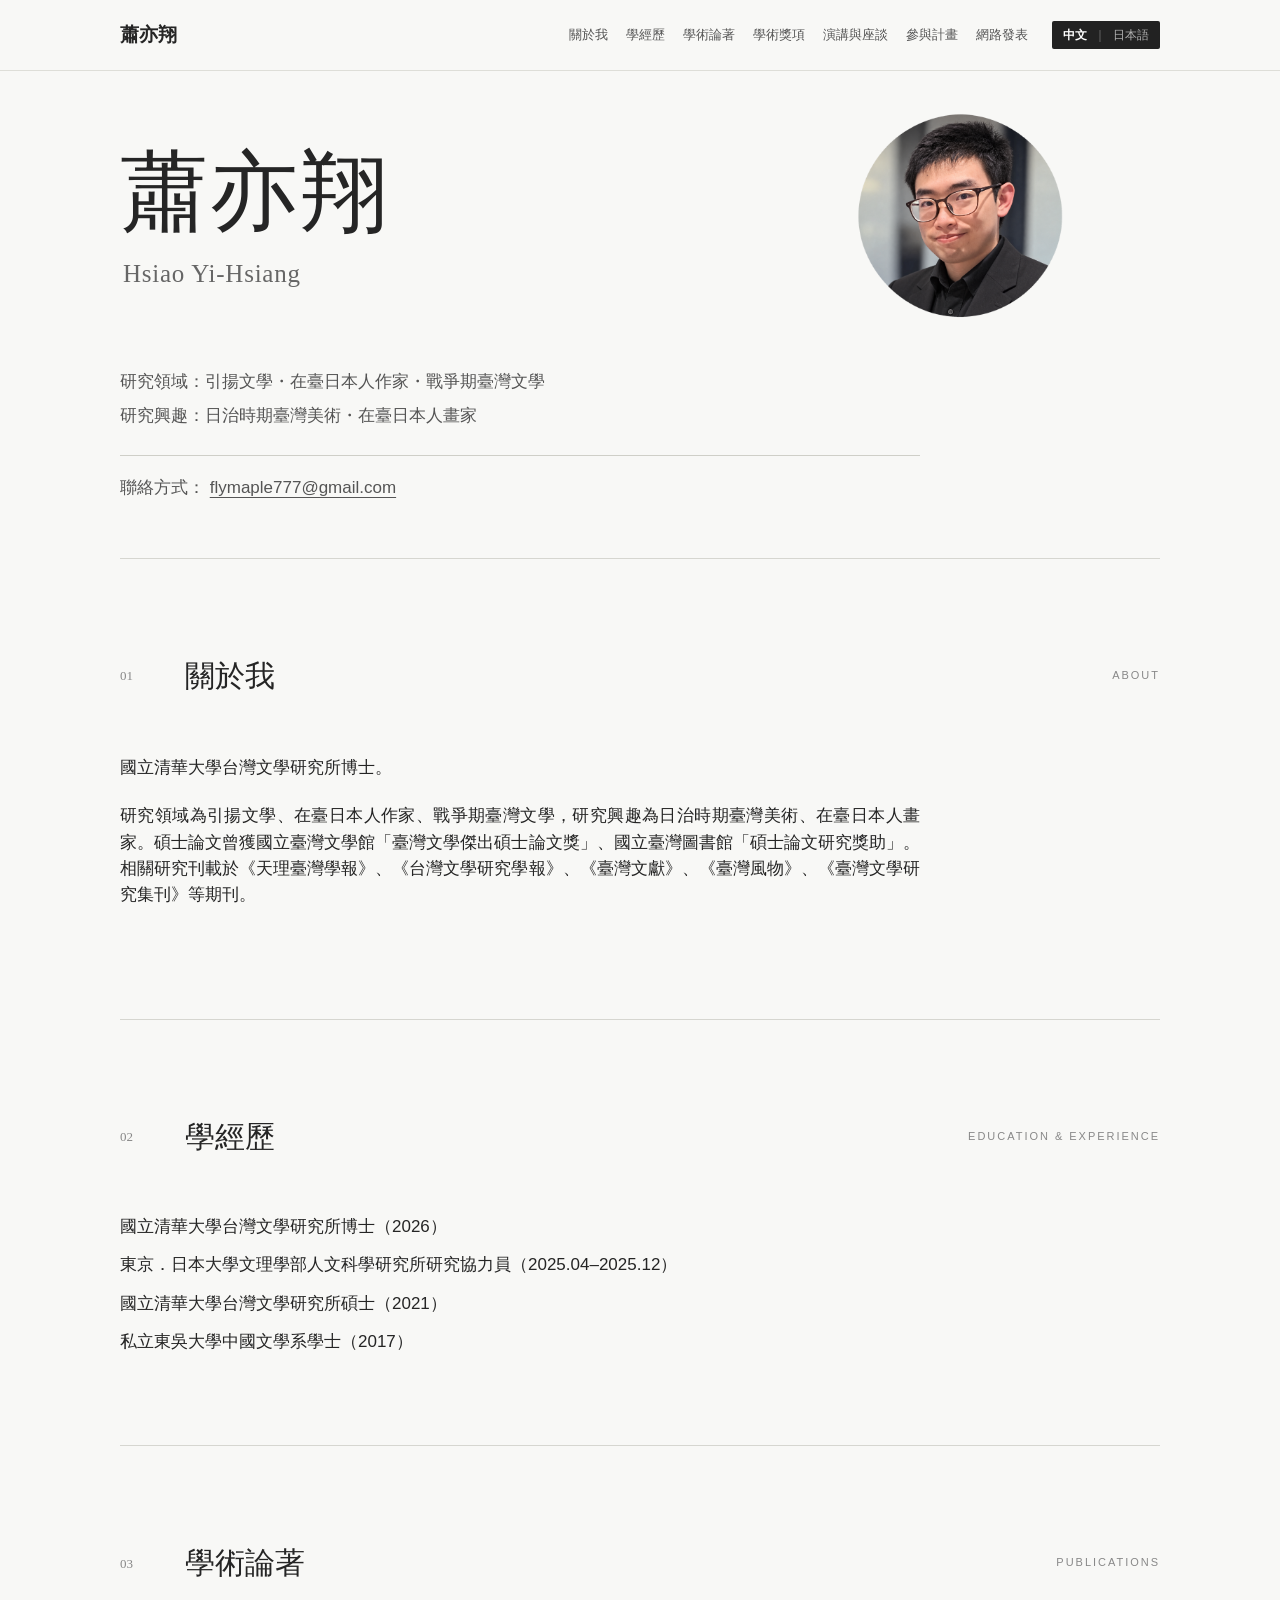
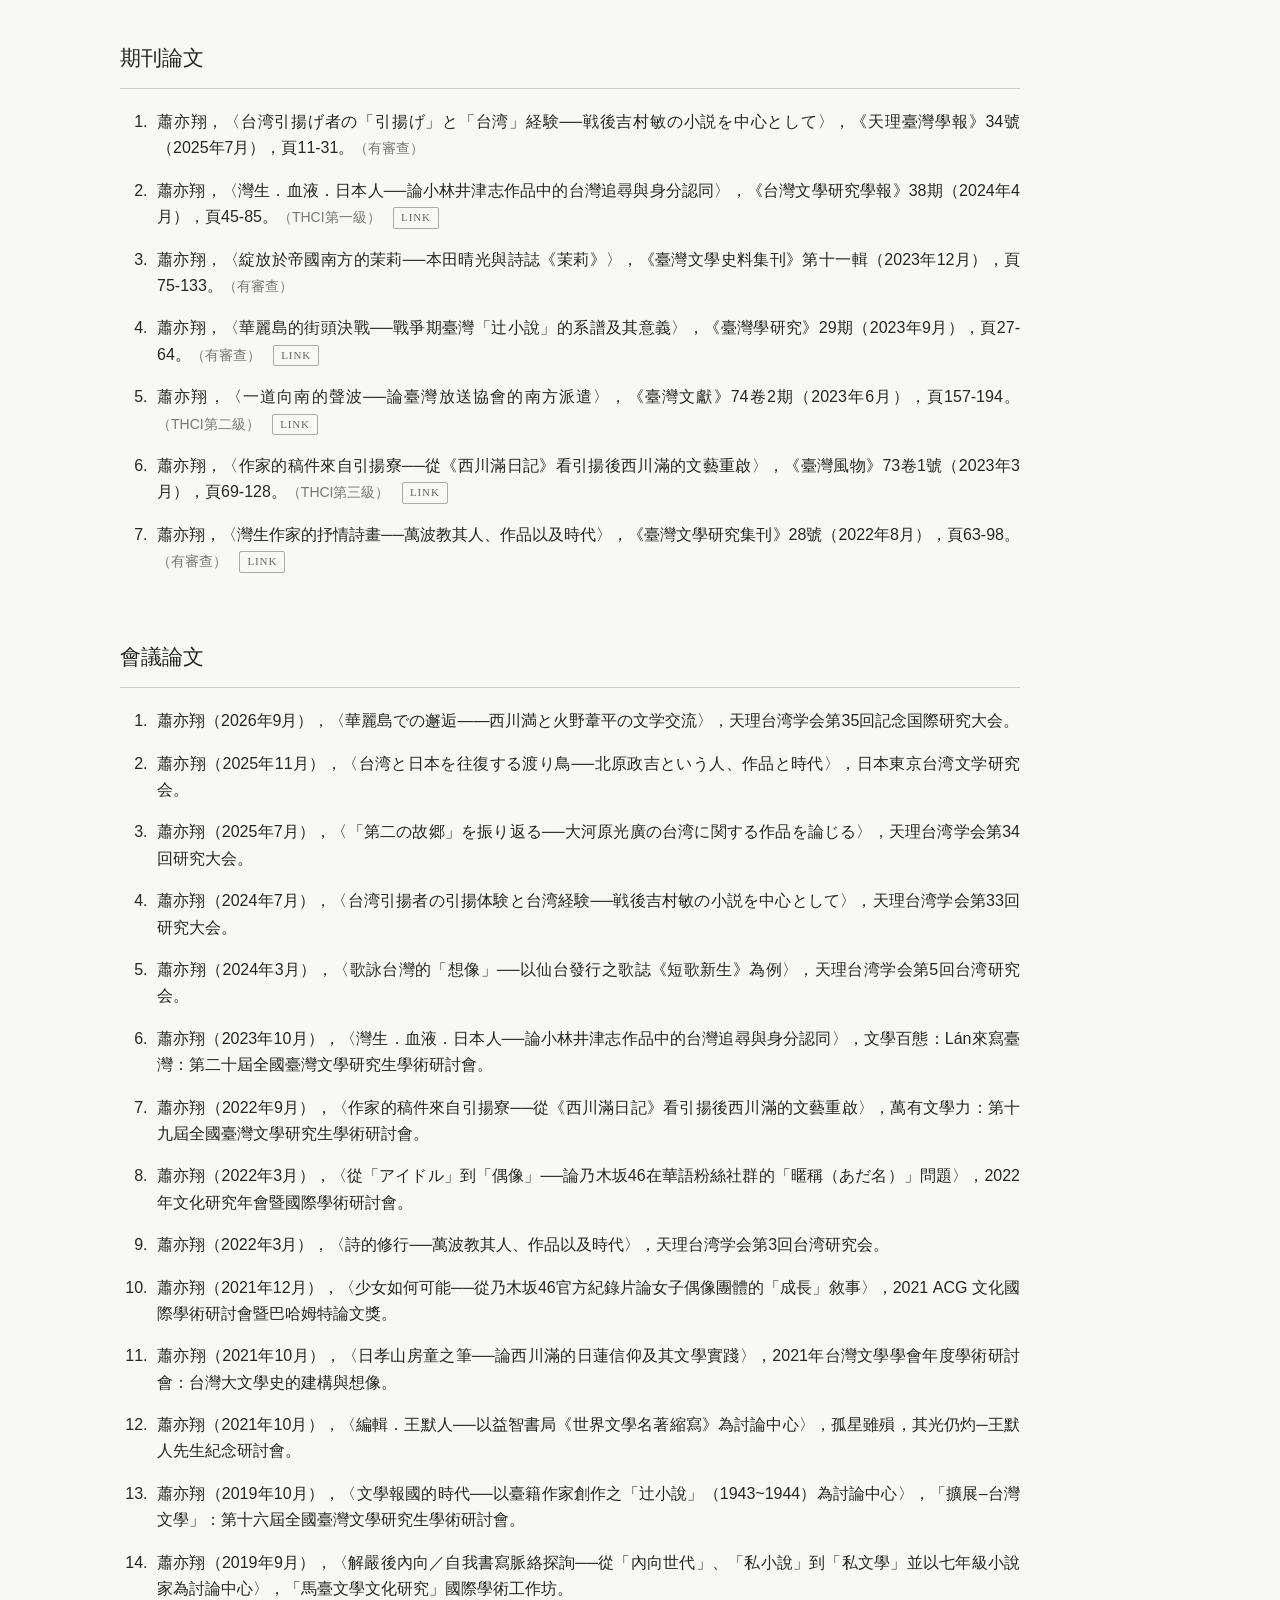
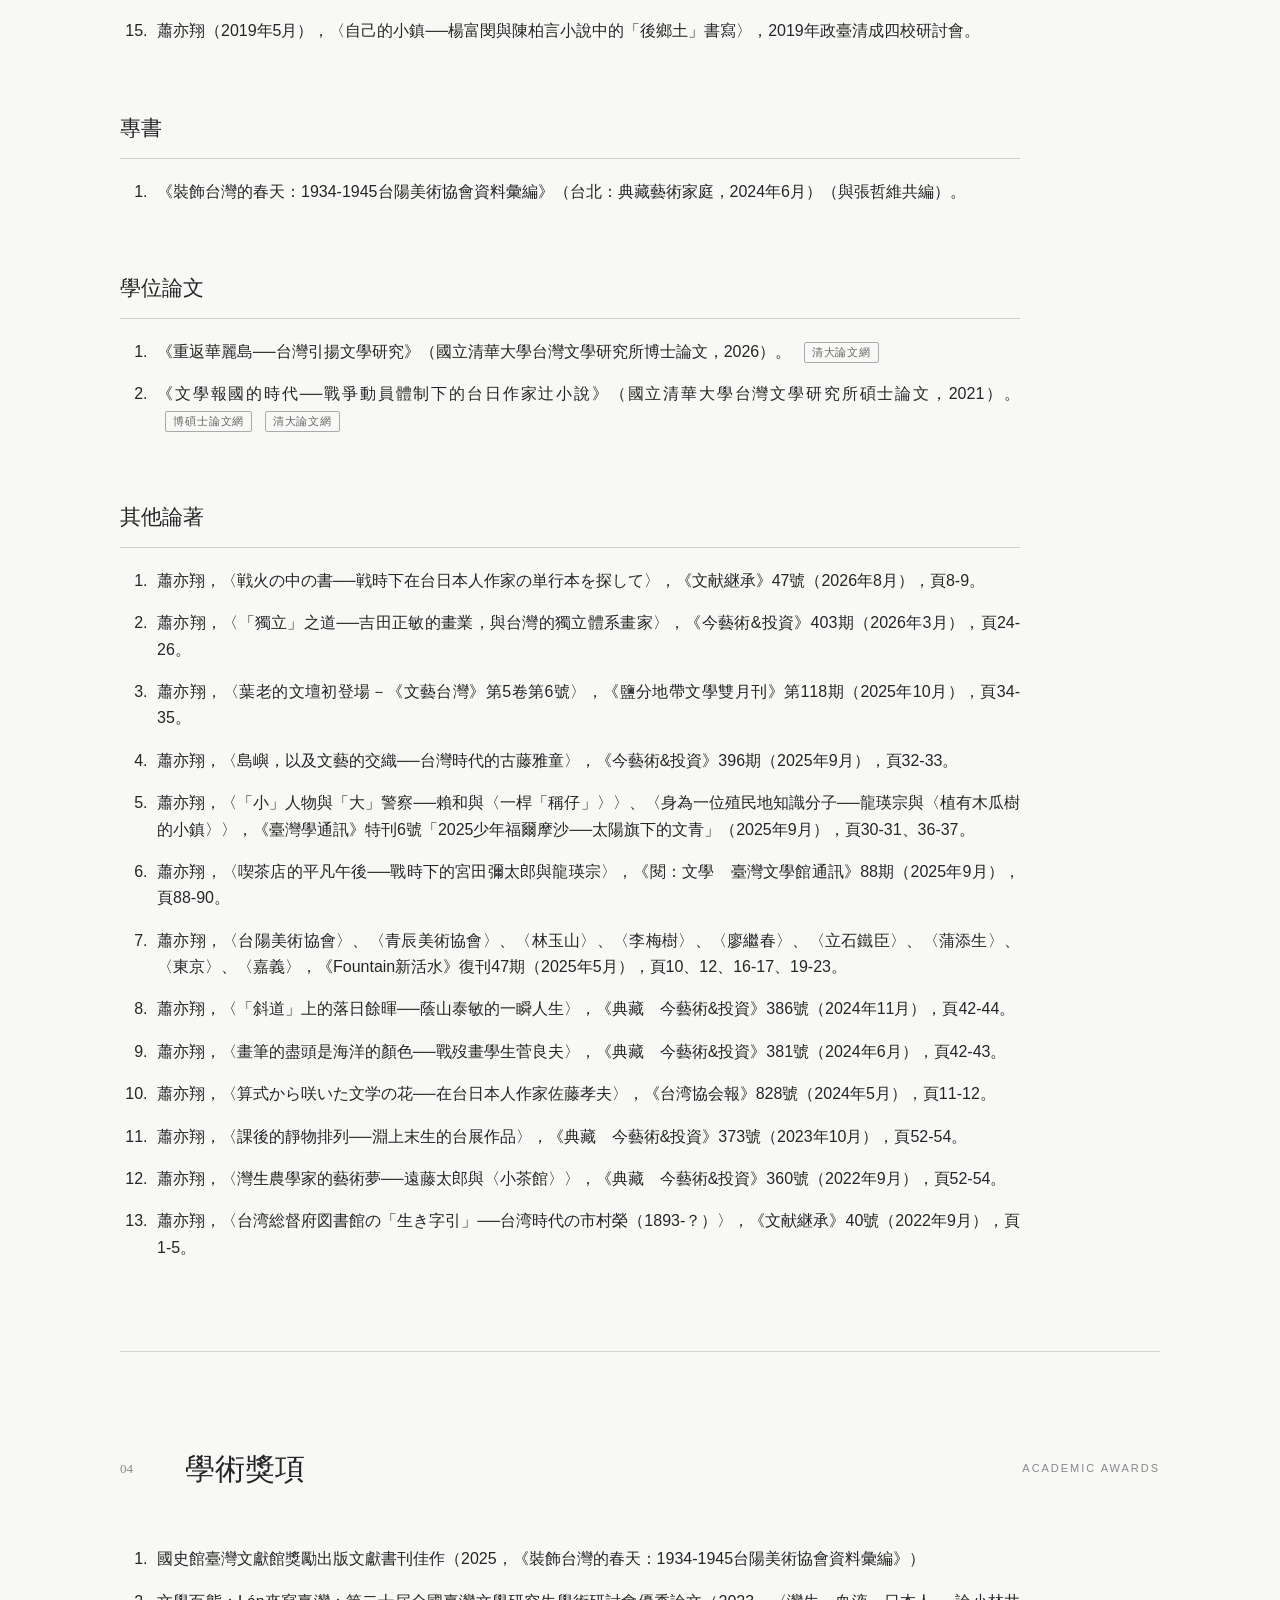
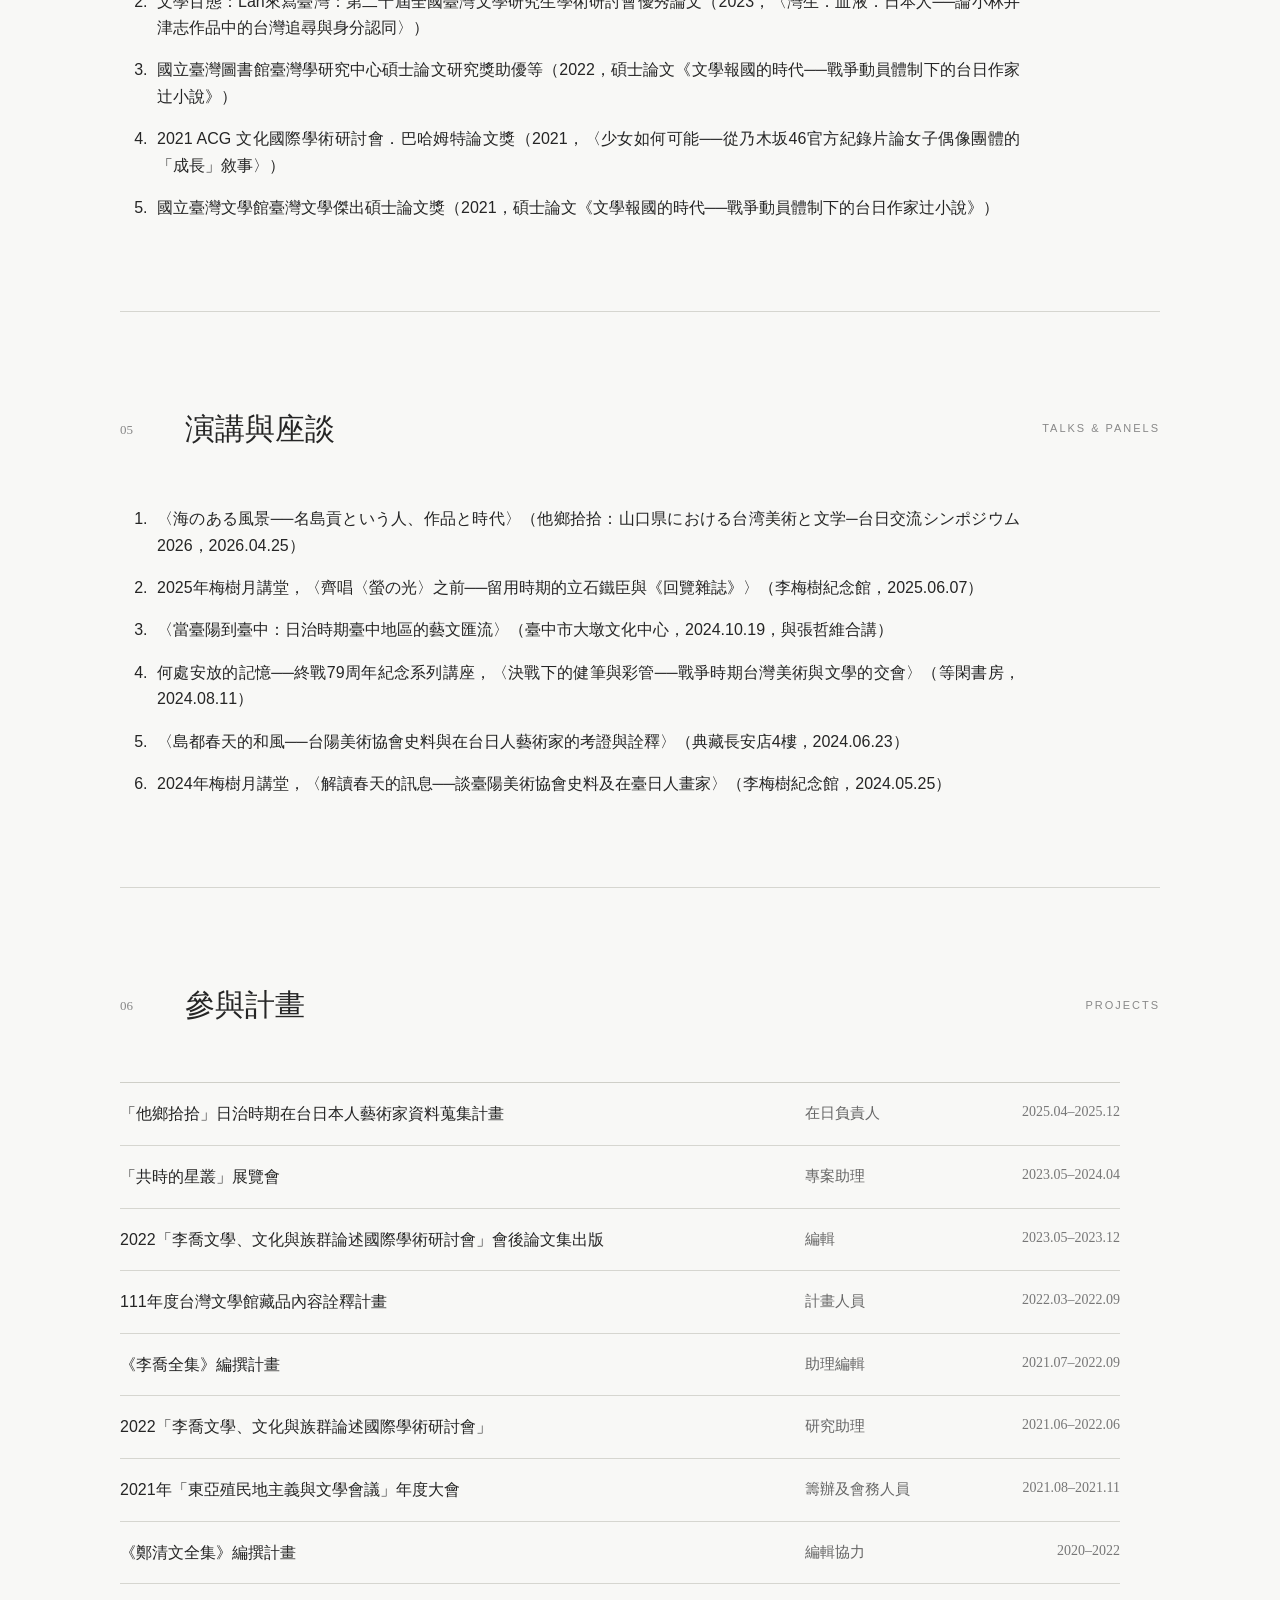
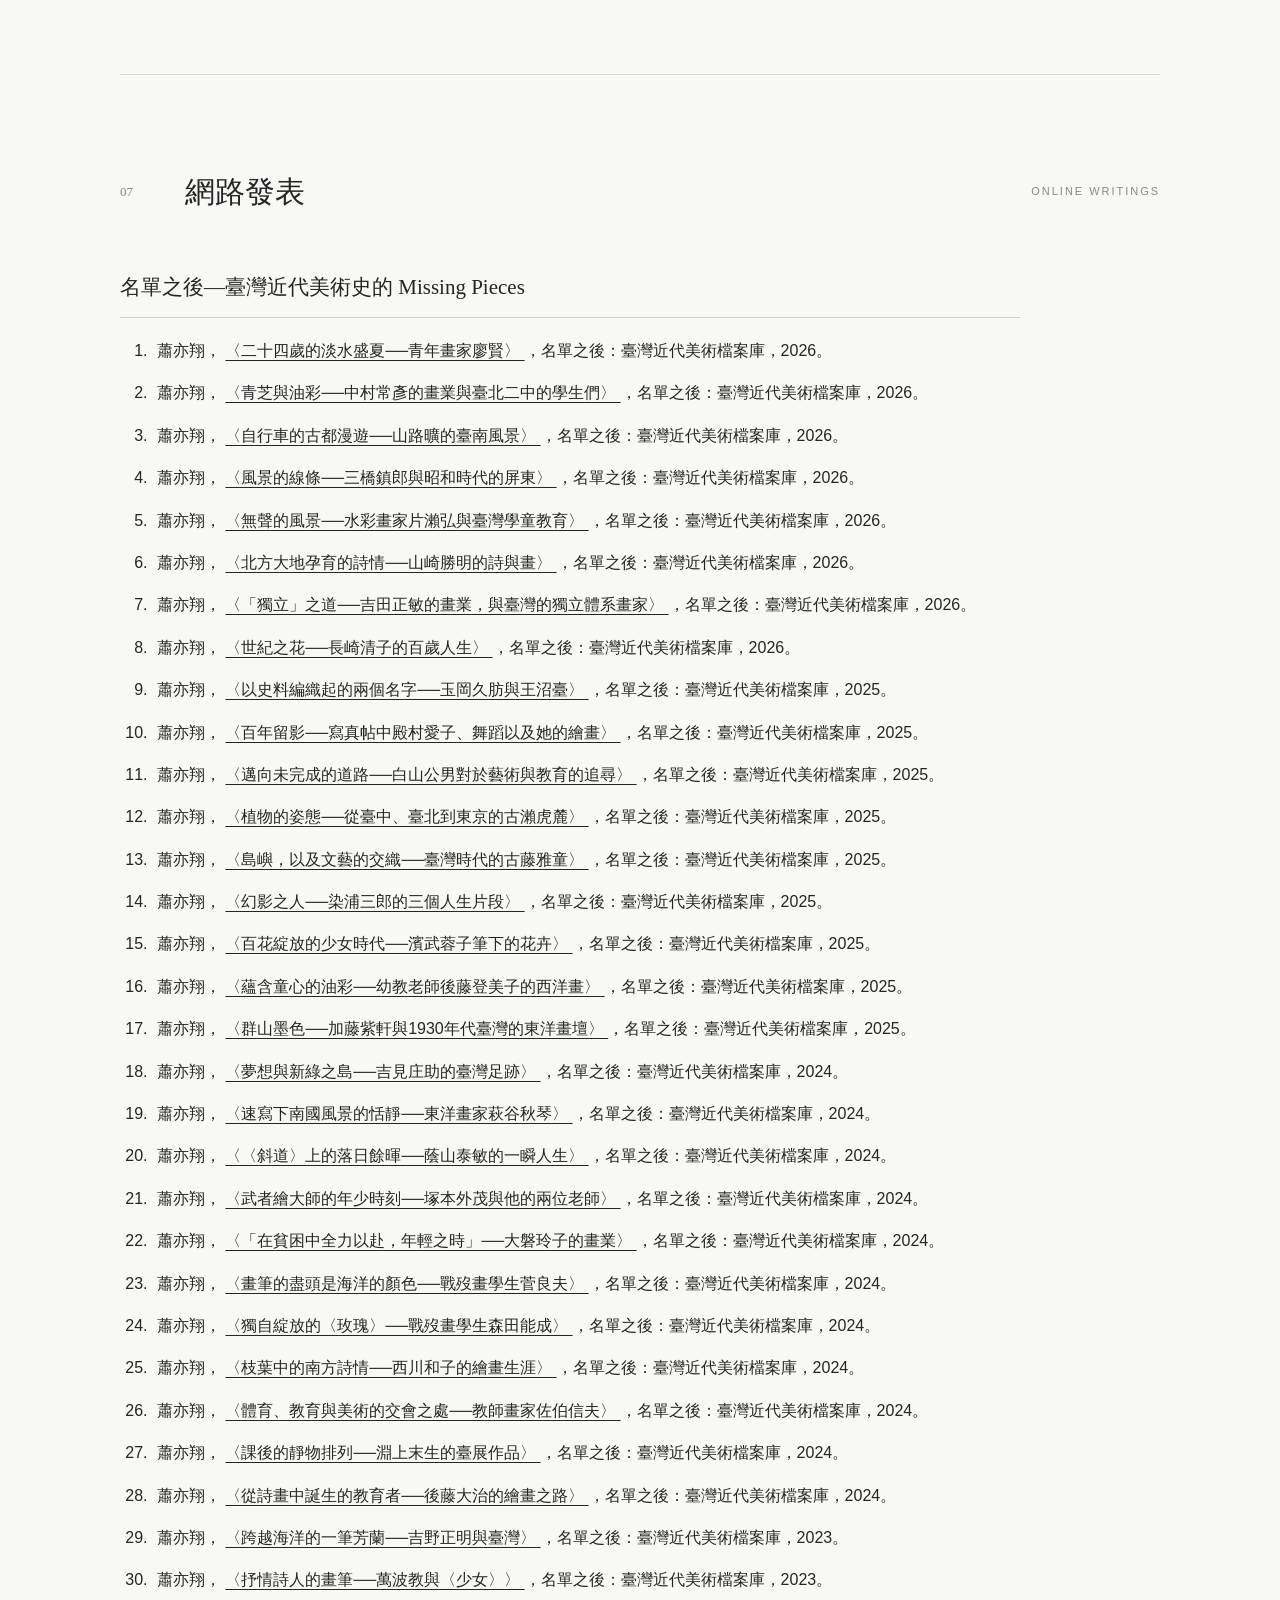
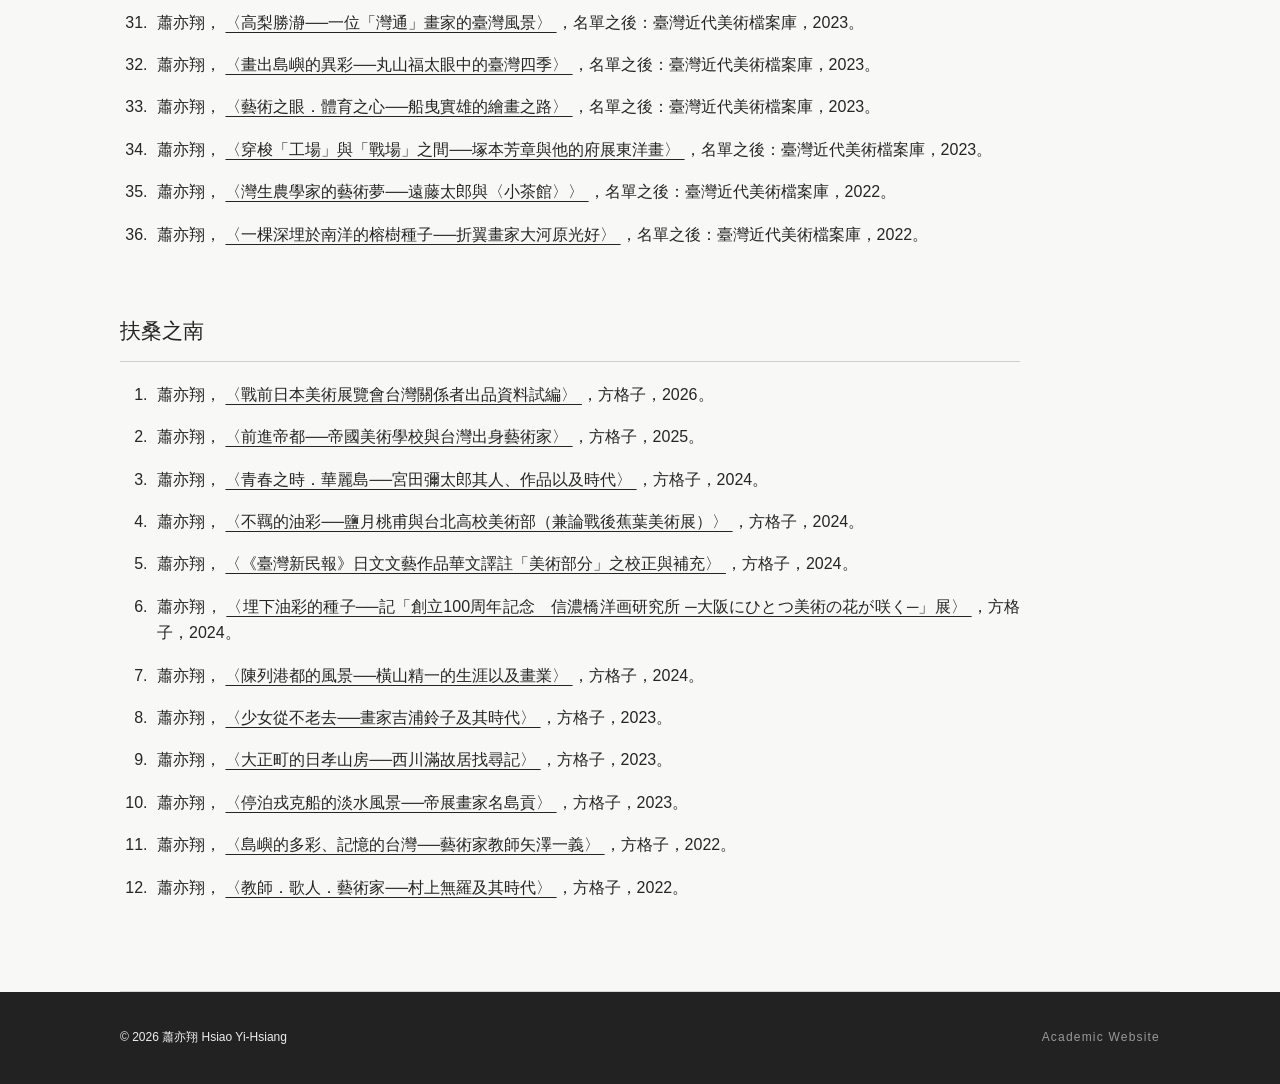
==== index.html @ 7b4f1969 "Update index.html" ====
<!DOCTYPE html>
<html lang="zh-Hant">

<head>
    <meta charset="UTF-8">

    <meta name="viewport" content="width=device-width, initial-scale=1.0">

    <title>蕭亦翔 Hsiao Yi-Hsiang｜個人學術網站</title>

    <meta name="description"
          content="蕭亦翔（Hsiao Yi-Hsiang）的個人學術網站。研究領域包括引揚文學、在臺日本人作家與戰爭期臺灣文學，研究興趣包括日治時期臺灣美術及在臺日本人畫家。">

    <link rel="canonical"
          href="https://hsiaoyihsiang.github.io/">

    <link rel="alternate"
          hreflang="zh-Hant"
          href="https://hsiaoyihsiang.github.io/">

    <link rel="alternate"
          hreflang="ja"
          href="https://hsiaoyihsiang.github.io/ja/">

    <link rel="alternate"
          hreflang="x-default"
          href="https://hsiaoyihsiang.github.io/">

    <link rel="stylesheet" href="style.css">
</head>


<body>

    <!-- =========================
         頁首
    ========================== -->

    <header class="site-header">

        <div class="header-inner">

            <div class="site-title">
                <a href="#top">蕭亦翔</a>
            </div>


            <div class="header-actions">

                <nav class="navigation">
                    <a href="#about">關於我</a>
                    <a href="#education">學經歷</a>
                    <a href="#publications">學術論著</a>
                    <a href="#awards">學術獎項</a>
                    <a href="#talks">演講與座談</a>
                    <a href="#projects">參與計畫</a>
                    <a href="#online">網路發表</a>
                </nav>


                <div class="language-switch"
                     aria-label="語言選擇">

                    <a class="language-link active"
                       href="/"
                       lang="zh-Hant"
                       hreflang="zh-Hant"
                       aria-current="page">
                        中文
                    </a>

                    <span class="language-separator">｜</span>

                    <a class="language-link"
                       href="/ja/"
                       lang="ja"
                       hreflang="ja">
                        日本語
                    </a>

                </div>

            </div>

        </div>

    </header>


    <!-- =========================
         主要內容
    ========================== -->

    <main id="top">


        <!-- =========================
             首頁
        ========================== -->

        <section class="hero">

            <div class="hero-top">

                <div class="hero-name">

                    <h1>蕭亦翔</h1>

                    <p class="hero-name-en">
                        Hsiao Yi-Hsiang
                    </p>

                </div>

                <img class="hero-photo"
                     src="profile.png"
                     alt="蕭亦翔"
                     width="220"
                     height="220"
                     loading="eager"
                     fetchpriority="high">

            </div>


            <p class="hero-description">
                研究領域：引揚文學・在臺日本人作家・戰爭期臺灣文學
            </p>

            <p class="hero-interest">
                研究興趣：日治時期臺灣美術・在臺日本人畫家
            </p>

            <div class="hero-divider"></div>

            <p class="hero-contact">
                聯絡方式：
                <a class="text-link"
                   href="mailto:flymaple777@gmail.com">
                    flymaple777@gmail.com
                </a>
            </p>

        </section>


        <!-- =========================
             01 關於我
        ========================== -->

        <section id="about" class="section">

            <div class="section-title">

                <span class="section-number">01</span>

                <h2>關於我</h2>

                <span class="section-en">ABOUT</span>

            </div>


            <div class="section-content about-content">

                <p>
                    國立清華大學台灣文學研究所博士。
                </p>

                <p class="about-text">
                    研究領域為引揚文學、在臺日本人作家、戰爭期臺灣文學，研究興趣為日治時期臺灣美術、在臺日本人畫家。碩士論文曾獲國立臺灣文學館「臺灣文學傑出碩士論文獎」、國立臺灣圖書館「碩士論文研究獎助」。相關研究刊載於《天理臺灣學報》、《台灣文學研究學報》、《臺灣文獻》、《臺灣風物》、《臺灣文學研究集刊》等期刊。
                </p>

            </div>

        </section>


        <!-- =========================
             02 學經歷
        ========================== -->

        <section id="education" class="section">

            <div class="section-title">

                <span class="section-number">02</span>

                <h2>學經歷</h2>

                <span class="section-en">EDUCATION &amp; EXPERIENCE</span>

            </div>


            <div class="education-list">

                <p>
                    國立清華大學台灣文學研究所博士（2026）
                </p>

                <p>
                    東京．日本大學文理學部人文科學研究所研究協力員（2025.04–2025.12）
                </p>

                <p>
                    國立清華大學台灣文學研究所碩士（2021）
                </p>

                <p>
                    私立東吳大學中國文學系學士（2017）
                </p>

            </div>

        </section>


        <!-- =========================
             03 學術論著
        ========================== -->

        <section id="publications" class="section">

            <div class="section-title">

                <span class="section-number">03</span>

                <h2>學術論著</h2>

                <span class="section-en">PUBLICATIONS</span>

            </div>


            <!-- =========================
                 期刊論文
            ========================== -->

            <div class="publication-category">

                <h3>期刊論文</h3>

                <ol class="publication-list">

                    <li>
                        蕭亦翔，〈台湾引揚げ者の「引揚げ」と「台湾」経験──戦後吉村敏の小説を中心として〉，《天理臺灣學報》34號（2025年7月），頁11-31。<span class="note">（有審查）</span>
                    </li>

                    <li>
                        蕭亦翔，〈灣生．血液．日本人──論小林井津志作品中的台灣追尋與身分認同〉，《台灣文學研究學報》38期（2024年4月），頁45-85。<span class="note">（THCI第一級）</span>
                        <a class="paper-link"
                           href="https://db.nmtl.gov.tw/site6/journal?vol=38"
                           target="_blank"
                           rel="noopener noreferrer">
                            LINK
                        </a>
                    </li>

                    <li>
                        蕭亦翔，〈綻放於帝國南方的茉莉──本田晴光與詩誌《茉莉》〉，《臺灣文學史料集刊》第十一輯（2023年12月），頁75-133。<span class="note">（有審查）</span>
                    </li>

                    <li>
                        蕭亦翔，〈華麗島的街頭決戰──戰爭期臺灣「辻小說」的系譜及其意義〉，《臺灣學研究》29期（2023年9月），頁27-64。<span class="note">（有審查）</span>
                        <a class="paper-link"
                           href="https://wwwacc.ntl.edu.tw/ct.asp?xItem=88680&amp;ctNode=2218&amp;mp=5"
                           target="_blank"
                           rel="noopener noreferrer">
                            LINK
                        </a>
                    </li>

                    <li>
                        蕭亦翔，〈一道向南的聲波──論臺灣放送協會的南方派遣〉，《臺灣文獻》74卷2期（2023年6月），頁157-194。<span class="note">（THCI第二級）</span>
                        <a class="paper-link"
                           href="https://www.th.gov.tw/News_Content/128/4223/"
                           target="_blank"
                           rel="noopener noreferrer">
                            LINK
                        </a>
                    </li>

                    <li>
                        蕭亦翔，〈作家的稿件來自引揚寮──從《西川滿日記》看引揚後西川滿的文藝重啟〉，《臺灣風物》73卷1號（2023年3月），頁69-128。<span class="note">（THCI第三級）</span>
                        <a class="paper-link"
                           href="https://folkways.twcenter.org.tw/catalog_detail.jsp?vol=0073&amp;pha=1"
                           target="_blank"
                           rel="noopener noreferrer">
                            LINK
                        </a>
                    </li>

                    <li>
                        蕭亦翔，〈灣生作家的抒情詩畫──萬波教其人、作品以及時代〉，《臺灣文學研究集刊》28號（2022年8月），頁63-98。<span class="note">（有審查）</span>
                        <a class="paper-link"
                           href="https://gitl.ntu.edu.tw/wp-content/uploads/2023/01/LM28-3%E8%95%AD%E4%BA%A6%E7%BF%94_0105.pdf"
                           target="_blank"
                           rel="noopener noreferrer">
                            LINK
                        </a>
                    </li>

                </ol>

            </div>


            <!-- =========================
                 會議論文
            ========================== -->

            <div class="publication-category">

                <h3>會議論文</h3>

                <ol class="publication-list">

                    <li>
                        蕭亦翔（2026年9月），〈華麗島での邂逅――西川満と火野葦平の文学交流〉，天理台湾学会第35回記念国際研究大会。
                    </li>

                    <li>
                        蕭亦翔（2025年11月），〈台湾と日本を往復する渡り鳥──北原政吉という人、作品と時代〉，日本東京台湾文学研究会。
                    </li>

                    <li>
                        蕭亦翔（2025年7月），〈「第二の故郷」を振り返る──大河原光廣の台湾に関する作品を論じる〉，天理台湾学会第34回研究大会。
                    </li>

                    <li>
                        蕭亦翔（2024年7月），〈台湾引揚者の引揚体験と台湾経験──戦後吉村敏の小説を中心として〉，天理台湾学会第33回研究大会。
                    </li>

                    <li>
                        蕭亦翔（2024年3月），〈歌詠台灣的「想像」──以仙台發行之歌誌《短歌新生》為例〉，天理台湾学会第5回台湾研究会。
                    </li>

                    <li>
                        蕭亦翔（2023年10月），〈灣生．血液．日本人──論小林井津志作品中的台灣追尋與身分認同〉，文學百態：Lán來寫臺灣：第二十屆全國臺灣文學研究生學術研討會。
                    </li>

                    <li>
                        蕭亦翔（2022年9月），〈作家的稿件來自引揚寮──從《西川滿日記》看引揚後西川滿的文藝重啟〉，萬有文學力：第十九屆全國臺灣文學研究生學術研討會。
                    </li>

                    <li>
                        蕭亦翔（2022年3月），〈從「アイドル」到「偶像」──論乃木坂46在華語粉絲社群的「暱稱（あだ名）」問題〉，2022年文化研究年會暨國際學術研討會。
                    </li>

                    <li>
                        蕭亦翔（2022年3月），〈詩的修行──萬波教其人、作品以及時代〉，天理台湾学会第3回台湾研究会。
                    </li>

                    <li>
                        蕭亦翔（2021年12月），〈少女如何可能──從乃木坂46官方紀錄片論女子偶像團體的「成長」敘事〉，2021 ACG 文化國際學術研討會暨巴哈姆特論文獎。
                    </li>

                    <li>
                        蕭亦翔（2021年10月），〈日孝山房童之筆──論西川滿的日蓮信仰及其文學實踐〉，2021年台灣文學學會年度學術研討會：台灣大文學史的建構與想像。
                    </li>

                    <li>
                        蕭亦翔（2021年10月），〈編輯．王默人──以益智書局《世界文學名著縮寫》為討論中心〉，孤星雖殞，其光仍灼─王默人先生紀念研討會。
                    </li>

                    <li>
                        蕭亦翔（2019年10月），〈文學報國的時代──以臺籍作家創作之「辻小說」（1943~1944）為討論中心〉，「擴展–台灣文學」：第十六屆全國臺灣文學研究生學術研討會。
                    </li>

                    <li>
                        蕭亦翔（2019年9月），〈解嚴後內向／自我書寫脈絡探詢──從「內向世代」、「私小說」到「私文學」並以七年級小說家為討論中心〉，「馬臺文學文化研究」國際學術工作坊。
                    </li>

                    <li>
                        蕭亦翔（2019年5月），〈自己的小鎮──楊富閔與陳柏言小說中的「後鄉土」書寫〉，2019年政臺清成四校研討會。
                    </li>

                </ol>

            </div>


            <!-- =========================
                 專書
            ========================== -->

            <div class="publication-category">

                <h3>專書</h3>

                <ol class="publication-list">

                    <li>
                        《裝飾台灣的春天：1934-1945台陽美術協會資料彙編》（台北：典藏藝術家庭，2024年6月）（與張哲維共編）。
                    </li>

                </ol>

            </div>


            <!-- =========================
                 學位論文
            ========================== -->

            <div class="publication-category">

                <h3>學位論文</h3>

                <ol class="publication-list">

                    <li>
                        《重返華麗島──台灣引揚文學研究》（國立清華大學台灣文學研究所博士論文，2026）。
                        <a class="paper-link"
                           href="https://etd.lib.nthu.edu.tw/detail/90dbc63ce1518f2d5a84627a53587655/?seq=2"
                           target="_blank"
                           rel="noopener noreferrer">
                            清大論文網
                        </a>
                    </li>

                    <li>
                        《文學報國的時代──戰爭動員體制下的台日作家辻小說》（國立清華大學台灣文學研究所碩士論文，2021）。
                        <a class="paper-link"
                           href="https://ndltd.ncl.edu.tw/cgi-bin/gs32/gsweb.cgi/ccd=HOo_bP/record?r1=2&amp;h1=0"
                           target="_blank"
                           rel="noopener noreferrer">
                            博碩士論文網
                        </a>

                        <a class="paper-link"
                           href="https://etd.lib.nthu.edu.tw/detail/a08da430b1efe4113133e40832aeed44/?seq=1"
                           target="_blank"
                           rel="noopener noreferrer">
                            清大論文網
                        </a>
                    </li>

                </ol>

            </div>


            <!-- =========================
                 其他論著
            ========================== -->

            <div class="publication-category">

                <h3>其他論著</h3>

                <ol class="publication-list">

                    <li>
                        蕭亦翔，〈戦火の中の書──戦時下在台日本人作家の単行本を探して〉，《文献継承》47號（2026年8月），頁8-9。
                    </li>

                    <li>
                        蕭亦翔，〈「獨立」之道──吉田正敏的畫業，與台灣的獨立體系畫家〉，《今藝術&amp;投資》403期（2026年3月），頁24-26。
                    </li>

                    <li>
                        蕭亦翔，〈葉老的文壇初登場－《文藝台灣》第5卷第6號〉，《鹽分地帶文學雙月刊》第118期（2025年10月），頁34-35。
                    </li>

                    <li>
                        蕭亦翔，〈島嶼，以及文藝的交織──台灣時代的古藤雅童〉，《今藝術&amp;投資》396期（2025年9月），頁32-33。
                    </li>

                    <li>
                        蕭亦翔，〈「小」人物與「大」警察──賴和與〈一桿「稱仔」〉〉、〈身為一位殖民地知識分子──龍瑛宗與〈植有木瓜樹的小鎮〉〉，《臺灣學通訊》特刊6號「2025少年福爾摩沙──太陽旗下的文青」（2025年9月），頁30-31、36-37。
                    </li>

                    <li>
                        蕭亦翔，〈喫茶店的平凡午後──戰時下的宮田彌太郎與龍瑛宗〉，《閱：文學　臺灣文學館通訊》88期（2025年9月），頁88-90。
                    </li>

                    <li>
                        蕭亦翔，〈台陽美術協會〉、〈青辰美術協會〉、〈林玉山〉、〈李梅樹〉、〈廖繼春〉、〈立石鐵臣〉、〈蒲添生〉、〈東京〉、〈嘉義〉，《Fountain新活水》復刊47期（2025年5月），頁10、12、16-17、19-23。
                    </li>

                    <li>
                        蕭亦翔，〈「斜道」上的落日餘暉──蔭山泰敏的一瞬人生〉，《典藏　今藝術&amp;投資》386號（2024年11月），頁42-44。
                    </li>

                    <li>
                        蕭亦翔，〈畫筆的盡頭是海洋的顏色──戰歿畫學生菅良夫〉，《典藏　今藝術&amp;投資》381號（2024年6月），頁42-43。
                    </li>

                    <li>
                        蕭亦翔，〈算式から咲いた文学の花──在台日本人作家佐藤孝夫〉，《台湾協会報》828號（2024年5月），頁11-12。
                    </li>

                    <li>
                        蕭亦翔，〈課後的靜物排列──淵上末生的台展作品〉，《典藏　今藝術&amp;投資》373號（2023年10月），頁52-54。
                    </li>

                    <li>
                        蕭亦翔，〈灣生農學家的藝術夢──遠藤太郎與〈小茶館〉〉，《典藏　今藝術&amp;投資》360號（2022年9月），頁52-54。
                    </li>

                    <li>
                        蕭亦翔，〈台湾総督府図書館の「生き字引」──台湾時代の市村榮（1893-？）〉，《文献継承》40號（2022年9月），頁1-5。
                    </li>

                </ol>

            </div>

        </section>


        <!-- =========================
             04 學術獎項
        ========================== -->

        <section id="awards" class="section">

            <div class="section-title">

                <span class="section-number">04</span>

                <h2>學術獎項</h2>

                <span class="section-en">ACADEMIC AWARDS</span>

            </div>


            <div class="simple-list">

                <ol>

                    <li>
                        國史館臺灣文獻館獎勵出版文獻書刊佳作（2025，《裝飾台灣的春天：1934-1945台陽美術協會資料彙編》）
                    </li>

                    <li>
                        文學百態：Lán來寫臺灣：第二十屆全國臺灣文學研究生學術研討會優秀論文（2023，〈灣生．血液．日本人──論小林井津志作品中的台灣追尋與身分認同〉）
                    </li>

                    <li>
                        國立臺灣圖書館臺灣學研究中心碩士論文研究獎助優等（2022，碩士論文《文學報國的時代──戰爭動員體制下的台日作家辻小說》）
                    </li>

                    <li>
                        2021 ACG 文化國際學術研討會．巴哈姆特論文獎（2021，〈少女如何可能──從乃木坂46官方紀錄片論女子偶像團體的「成長」敘事〉）
                    </li>

                    <li>
                        國立臺灣文學館臺灣文學傑出碩士論文獎（2021，碩士論文《文學報國的時代──戰爭動員體制下的台日作家辻小說》）
                    </li>

                </ol>

            </div>

        </section>


        <!-- =========================
             05 演講與座談
        ========================== -->

        <section id="talks" class="section">

            <div class="section-title">

                <span class="section-number">05</span>

                <h2>演講與座談</h2>

                <span class="section-en">TALKS &amp; PANELS</span>

            </div>


            <div class="talk-list">

                <ol>

                    <li>
                        〈海のある風景──名島貢という人、作品と時代〉（他鄉拾拾：山口県における台湾美術と文学─台日交流シンポジウム2026，2026.04.25）
                    </li>

                    <li>
                        2025年梅樹月講堂，〈齊唱〈螢の光〉之前──留用時期的立石鐵臣與《回覽雜誌》〉（李梅樹紀念館，2025.06.07）
                    </li>

                    <li>
                        〈當臺陽到臺中：日治時期臺中地區的藝文匯流〉（臺中市大墩文化中心，2024.10.19，與張哲維合講）
                    </li>

                    <li>
                        何處安放的記憶──終戰79周年紀念系列講座，〈決戰下的健筆與彩管──戰爭時期台灣美術與文學的交會〉（等閑書房，2024.08.11）
                    </li>

                    <li>
                        〈島都春天的和風──台陽美術協會史料與在台日人藝術家的考證與詮釋〉（典藏長安店4樓，2024.06.23）
                    </li>

                    <li>
                        2024年梅樹月講堂，〈解讀春天的訊息──談臺陽美術協會史料及在臺日人畫家〉（李梅樹紀念館，2024.05.25）
                    </li>

                </ol>

            </div>

        </section>


        <!-- =========================
             06 參與計畫
        ========================== -->

        <section id="projects" class="section">

            <div class="section-title">

                <span class="section-number">06</span>

                <h2>參與計畫</h2>

                <span class="section-en">PROJECTS</span>

            </div>


            <div class="project-list">

                <div class="project-item">

                    <div class="project-name">
                        「他鄉拾拾」日治時期在台日本人藝術家資料蒐集計畫
                    </div>

                    <div class="project-role">
                        在日負責人
                    </div>

                    <div class="project-date">
                        2025.04–2025.12
                    </div>

                </div>


                <div class="project-item">

                    <div class="project-name">
                        「共時的星叢」展覽會
                    </div>

                    <div class="project-role">
                        專案助理
                    </div>

                    <div class="project-date">
                        2023.05–2024.04
                    </div>

                </div>


                <div class="project-item">

                    <div class="project-name">
                        2022「李喬文學、文化與族群論述國際學術研討會」會後論文集出版
                    </div>

                    <div class="project-role">
                        編輯
                    </div>

                    <div class="project-date">
                        2023.05–2023.12
                    </div>

                </div>


                <div class="project-item">

                    <div class="project-name">
                        111年度台灣文學館藏品內容詮釋計畫
                    </div>

                    <div class="project-role">
                        計畫人員
                    </div>

                    <div class="project-date">
                        2022.03–2022.09
                    </div>

                </div>


                <div class="project-item">

                    <div class="project-name">
                        《李喬全集》編撰計畫
                    </div>

                    <div class="project-role">
                        助理編輯
                    </div>

                    <div class="project-date">
                        2021.07–2022.09
                    </div>

                </div>


                <div class="project-item">

                    <div class="project-name">
                        2022「李喬文學、文化與族群論述國際學術研討會」
                    </div>

                    <div class="project-role">
                        研究助理
                    </div>

                    <div class="project-date">
                        2021.06–2022.06
                    </div>

                </div>


                <div class="project-item">

                    <div class="project-name">
                        2021年「東亞殖民地主義與文學會議」年度大會
                    </div>

                    <div class="project-role">
                        籌辦及會務人員
                    </div>

                    <div class="project-date">
                        2021.08–2021.11
                    </div>

                </div>


                <div class="project-item">

                    <div class="project-name">
                        《鄭清文全集》編撰計畫
                    </div>

                    <div class="project-role">
                        編輯協力
                    </div>

                    <div class="project-date">
                        2020–2022
                    </div>

                </div>

            </div>

        </section>


        <!-- =========================
             07 網路發表
        ========================== -->

        <section id="online" class="section">

            <div class="section-title">

                <span class="section-number">07</span>

                <h2>網路發表</h2>

                <span class="section-en">ONLINE WRITINGS</span>

            </div>


            <!-- 名單之後 -->

            <div class="publication-category">

                <h3>名單之後—臺灣近代美術史的 Missing Pieces</h3>

                <ol class="publication-list">

                    <li>
                        蕭亦翔，
                        <a class="text-link"
                           href="https://taifuten.com/story/【名單之後】二十四歲的淡水盛夏──青年畫家廖/"
                           target="_blank"
                           rel="noopener noreferrer">
                            〈二十四歲的淡水盛夏──青年畫家廖賢〉
                        </a>
                        ，名單之後：臺灣近代美術檔案庫，2026。
                    </li>

                    <li>
                        蕭亦翔，
                        <a class="text-link"
                           href="https://taifuten.com/story/【名單之後】青芝與油彩──中村常彥的畫業與臺/"
                           target="_blank"
                           rel="noopener noreferrer">
                            〈青芝與油彩──中村常彥的畫業與臺北二中的學生們〉
                        </a>
                        ，名單之後：臺灣近代美術檔案庫，2026。
                    </li>

                    <li>
                        蕭亦翔，
                        <a class="text-link"
                           href="https://taifuten.com/story/【名單之後】自行車的古都漫遊──山路曠的臺南/"
                           target="_blank"
                           rel="noopener noreferrer">
                            〈自行車的古都漫遊──山路曠的臺南風景〉
                        </a>
                        ，名單之後：臺灣近代美術檔案庫，2026。
                    </li>

                    <li>
                        蕭亦翔，
                        <a class="text-link"
                           href="https://taifuten.com/story/【名單之後】風景的線條──三橋鎮郎與昭和時代/"
                           target="_blank"
                           rel="noopener noreferrer">
                            〈風景的線條──三橋鎮郎與昭和時代的屏東〉
                        </a>
                        ，名單之後：臺灣近代美術檔案庫，2026。
                    </li>

                    <li>
                        蕭亦翔，
                        <a class="text-link"
                           href="https://taifuten.com/story/【名單之後】無聲的風景──水彩畫家片瀨弘與臺/"
                           target="_blank"
                           rel="noopener noreferrer">
                            〈無聲的風景──水彩畫家片瀨弘與臺灣學童教育〉
                        </a>
                        ，名單之後：臺灣近代美術檔案庫，2026。
                    </li>

                    <li>
                        蕭亦翔，
                        <a class="text-link"
                           href="https://taifuten.com/story/【名單之後】北方大地孕育的詩情──山崎勝明的/"
                           target="_blank"
                           rel="noopener noreferrer">
                            〈北方大地孕育的詩情──山崎勝明的詩與畫〉
                        </a>
                        ，名單之後：臺灣近代美術檔案庫，2026。
                    </li>

                    <li>
                        蕭亦翔，
                        <a class="text-link"
                           href="https://taifuten.com/story/【名單之後】「獨立」之道──吉田正敏的畫業，/"
                           target="_blank"
                           rel="noopener noreferrer">
                            〈「獨立」之道──吉田正敏的畫業，與臺灣的獨立體系畫家〉
                        </a>
                        ，名單之後：臺灣近代美術檔案庫，2026。
                    </li>

                    <li>
                        蕭亦翔，
                        <a class="text-link"
                           href="https://taifuten.com/story/【名單之後】世紀之花──長崎清子的百歲人生/"
                           target="_blank"
                           rel="noopener noreferrer">
                            〈世紀之花──長崎清子的百歲人生〉
                        </a>
                        ，名單之後：臺灣近代美術檔案庫，2026。
                    </li>

                    <li>
                        蕭亦翔，
                        <a class="text-link"
                           href="https://taifuten.com/story/【名單之後】以史料編織起的兩個名字──玉岡久/"
                           target="_blank"
                           rel="noopener noreferrer">
                            〈以史料編織起的兩個名字──玉岡久肪與王沼臺〉
                        </a>
                        ，名單之後：臺灣近代美術檔案庫，2025。
                    </li>

                    <li>
                        蕭亦翔，
                        <a class="text-link"
                           href="https://taifuten.com/story/【名單之後】百年留影──寫真帖中的殿村愛子、/"
                           target="_blank"
                           rel="noopener noreferrer">
                            〈百年留影──寫真帖中殿村愛子、舞蹈以及她的繪畫〉
                        </a>
                        ，名單之後：臺灣近代美術檔案庫，2025。
                    </li>

                    <li>
                        蕭亦翔，
                        <a class="text-link"
                           href="https://taifuten.com/story/【名單之後】邁向未完成的道路──白山公男對於/"
                           target="_blank"
                           rel="noopener noreferrer">
                            〈邁向未完成的道路──白山公男對於藝術與教育的追尋〉
                        </a>
                        ，名單之後：臺灣近代美術檔案庫，2025。
                    </li>

                    <li>
                        蕭亦翔，
                        <a class="text-link"
                           href="https://taifuten.com/story/【名單之後】植物的姿態──從臺中、臺北到東京/"
                           target="_blank"
                           rel="noopener noreferrer">
                            〈植物的姿態──從臺中、臺北到東京的古瀨虎麓〉
                        </a>
                        ，名單之後：臺灣近代美術檔案庫，2025。
                    </li>

                    <li>
                        蕭亦翔，
                        <a class="text-link"
                           href="https://taifuten.com/story/【名單之後】島嶼，以及文藝的交織──臺灣時代/"
                           target="_blank"
                           rel="noopener noreferrer">
                            〈島嶼，以及文藝的交織──臺灣時代的古藤雅童〉
                        </a>
                        ，名單之後：臺灣近代美術檔案庫，2025。
                    </li>

                    <li>
                        蕭亦翔，
                        <a class="text-link"
                           href="https://taifuten.com/story/【名單之後】幻影之人──染浦三郎的三個人生片/"
                           target="_blank"
                           rel="noopener noreferrer">
                            〈幻影之人──染浦三郎的三個人生片段〉
                        </a>
                        ，名單之後：臺灣近代美術檔案庫，2025。
                    </li>

                    <li>
                        蕭亦翔，
                        <a class="text-link"
                           href="https://taifuten.com/story/【名單之後】百花綻放的少女時代──濱武蓉子筆/"
                           target="_blank"
                           rel="noopener noreferrer">
                            〈百花綻放的少女時代──濱武蓉子筆下的花卉〉
                        </a>
                        ，名單之後：臺灣近代美術檔案庫，2025。
                    </li>

                    <li>
                        蕭亦翔，
                        <a class="text-link"
                           href="https://taifuten.com/story/【名單之後】蘊含童心的油彩──幼教老師後藤登/"
                           target="_blank"
                           rel="noopener noreferrer">
                            〈蘊含童心的油彩──幼教老師後藤登美子的西洋畫〉
                        </a>
                        ，名單之後：臺灣近代美術檔案庫，2025。
                    </li>

                    <li>
                        蕭亦翔，
                        <a class="text-link"
                           href="https://taifuten.com/story/【名單之後】群山墨色──加藤紫軒與1930年代臺灣/"
                           target="_blank"
                           rel="noopener noreferrer">
                            〈群山墨色──加藤紫軒與1930年代臺灣的東洋畫壇〉
                        </a>
                        ，名單之後：臺灣近代美術檔案庫，2025。
                    </li>

                    <li>
                        蕭亦翔，
                        <a class="text-link"
                           href="https://taifuten.com/story/【名單之後】夢想與新綠之島──吉見庄助的臺灣/"
                           target="_blank"
                           rel="noopener noreferrer">
                            〈夢想與新綠之島──吉見庄助的臺灣足跡〉
                        </a>
                        ，名單之後：臺灣近代美術檔案庫，2024。
                    </li>

                    <li>
                        蕭亦翔，
                        <a class="text-link"
                           href="https://taifuten.com/story/【名單之後】速寫下南國風景的恬靜──東洋畫家/"
                           target="_blank"
                           rel="noopener noreferrer">
                            〈速寫下南國風景的恬靜──東洋畫家萩谷秋琴〉
                        </a>
                        ，名單之後：臺灣近代美術檔案庫，2024。
                    </li>

                    <li>
                        蕭亦翔，
                        <a class="text-link"
                           href="https://taifuten.com/story/【名單之後】〈斜道〉上的落日餘暉──蔭山泰敏/"
                           target="_blank"
                           rel="noopener noreferrer">
                            〈〈斜道〉上的落日餘暉──蔭山泰敏的一瞬人生〉
                        </a>
                        ，名單之後：臺灣近代美術檔案庫，2024。
                    </li>

                    <li>
                        蕭亦翔，
                        <a class="text-link"
                           href="https://taifuten.com/story/【名單之後】武者繪大師的年少時刻──塚本外茂/"
                           target="_blank"
                           rel="noopener noreferrer">
                            〈武者繪大師的年少時刻──塚本外茂與他的兩位老師〉
                        </a>
                        ，名單之後：臺灣近代美術檔案庫，2024。
                    </li>

                    <li>
                        蕭亦翔，
                        <a class="text-link"
                           href="https://taifuten.com/story/【名單之後】「在貧困中全力以赴，年輕之時」─/"
                           target="_blank"
                           rel="noopener noreferrer">
                            〈「在貧困中全力以赴，年輕之時」──大磐玲子的畫業〉
                        </a>
                        ，名單之後：臺灣近代美術檔案庫，2024。
                    </li>

                    <li>
                        蕭亦翔，
                        <a class="text-link"
                           href="https://taifuten.com/story/【名單之後】畫筆的盡頭是海洋的顏色──戰歿畫/"
                           target="_blank"
                           rel="noopener noreferrer">
                            〈畫筆的盡頭是海洋的顏色──戰歿畫學生菅良夫〉
                        </a>
                        ，名單之後：臺灣近代美術檔案庫，2024。
                    </li>

                    <li>
                        蕭亦翔，
                        <a class="text-link"
                           href="https://taifuten.com/story/%E3%80%90%E5%90%8D%E5%96%AE%E4%B9%8B%E5%BE%8C%E3%80%91%E7%8D%A8%E8%87%AA%E7%B6%BB%E6%94%BE%E7%9A%84%E3%80%88%E7%8E%AB%E7%91%B0%E3%80%89%E2%94%80%E2%94%80%E6%88%B0%E6%AD%BF%E7%95%AB%E5%AD%B8%E7%94%9F/"
                           target="_blank"
                           rel="noopener noreferrer">
                            〈獨自綻放的〈玫瑰〉──戰歿畫學生森田能成〉
                        </a>
                        ，名單之後：臺灣近代美術檔案庫，2024。
                    </li>

                    <li>
                        蕭亦翔，
                        <a class="text-link"
                           href="https://taifuten.com/story/【名單之後】枝葉中的南方詩情──西川和子的繪/"
                           target="_blank"
                           rel="noopener noreferrer">
                            〈枝葉中的南方詩情──西川和子的繪畫生涯〉
                        </a>
                        ，名單之後：臺灣近代美術檔案庫，2024。
                    </li>

                    <li>
                        蕭亦翔，
                        <a class="text-link"
                           href="https://taifuten.com/story/【名單之後】體育、教育與美術的交會之處──教/"
                           target="_blank"
                           rel="noopener noreferrer">
                            〈體育、教育與美術的交會之處──教師畫家佐伯信夫〉
                        </a>
                        ，名單之後：臺灣近代美術檔案庫，2024。
                    </li>

                    <li>
                        蕭亦翔，
                        <a class="text-link"
                           href="https://taifuten.com/story/【名單之後】課後的靜物排列──淵上末生的臺展"
                           target="_blank"
                           rel="noopener noreferrer">
                            〈課後的靜物排列──淵上末生的臺展作品〉
                        </a>
                        ，名單之後：臺灣近代美術檔案庫，2024。
                    </li>

                    <li>
                        蕭亦翔，
                        <a class="text-link"
                           href="https://taifuten.com/story/【名單之後】從詩畫中誕生的教育者──後藤大治"
                           target="_blank"
                           rel="noopener noreferrer">
                            〈從詩畫中誕生的教育者──後藤大治的繪畫之路〉
                        </a>
                        ，名單之後：臺灣近代美術檔案庫，2024。
                    </li>

                    <li>
                        蕭亦翔，
                        <a class="text-link"
                           href="https://taifuten.com/story/【名單之後】跨越海洋的一筆芳蘭──吉野正明與/"
                           target="_blank"
                           rel="noopener noreferrer">
                            〈跨越海洋的一筆芳蘭──吉野正明與臺灣〉
                        </a>
                        ，名單之後：臺灣近代美術檔案庫，2023。
                    </li>

                    <li>
                        蕭亦翔，
                        <a class="text-link"
                           href="https://taifuten.com/story/%E3%80%90%E5%90%8D%E5%96%AE%E4%B9%8B%E5%BE%8C%E3%80%91%E6%8A%92%E6%83%85%E8%A9%A9%E4%BA%BA%E7%9A%84%E7%95%AB%E7%AD%86%E2%94%80%E2%94%80%E8%90%AC%E6%B3%A2%E6%95%99%E8%88%87%E3%80%88%E5%B0%91%E5%A5%B3/"
                           target="_blank"
                           rel="noopener noreferrer">
                            〈抒情詩人的畫筆──萬波教與〈少女〉〉
                        </a>
                        ，名單之後：臺灣近代美術檔案庫，2023。
                    </li>

                    <li>
                        蕭亦翔，
                        <a class="text-link"
                           href="https://taifuten.com/story/【名單之後】高梨勝瀞──一位「灣通」畫家的臺/"
                           target="_blank"
                           rel="noopener noreferrer">
                            〈高梨勝瀞──一位「灣通」畫家的臺灣風景〉
                        </a>
                        ，名單之後：臺灣近代美術檔案庫，2023。
                    </li>

                    <li>
                        蕭亦翔，
                        <a class="text-link"
                           href="https://taifuten.com/story/【名單之後】畫出島嶼的異彩──丸山福太眼中的/"
                           target="_blank"
                           rel="noopener noreferrer">
                            〈畫出島嶼的異彩──丸山福太眼中的臺灣四季〉
                        </a>
                        ，名單之後：臺灣近代美術檔案庫，2023。
                    </li>

                    <li>
                        蕭亦翔，
                        <a class="text-link"
                           href="https://taifuten.com/story/【名單之後】藝術之眼．體育之心──船曳實雄的/"
                           target="_blank"
                           rel="noopener noreferrer">
                            〈藝術之眼．體育之心──船曳實雄的繪畫之路〉
                        </a>
                        ，名單之後：臺灣近代美術檔案庫，2023。
                    </li>

                    <li>
                        蕭亦翔，
                        <a class="text-link"
                           href="https://taifuten.com/story/【名單之後】穿梭「工場」與「戰場」的畫家──/"
                           target="_blank"
                           rel="noopener noreferrer">
                            〈穿梭「工場」與「戰場」之間──塚本芳章與他的府展東洋畫〉
                        </a>
                        ，名單之後：臺灣近代美術檔案庫，2023。
                    </li>

                    <li>
                        蕭亦翔，
                        <a class="text-link"
                           href="https://taifuten.com/story/【名單之後】灣生農學家的藝術夢──遠藤太郎與/"
                           target="_blank"
                           rel="noopener noreferrer">
                            〈灣生農學家的藝術夢──遠藤太郎與〈小茶館〉〉
                        </a>
                        ，名單之後：臺灣近代美術檔案庫，2022。
                    </li>

                    <li>
                        蕭亦翔，
                        <a class="text-link"
                           href="https://taifuten.com/story/【名單之後】一棵深埋於南洋的榕樹種子──折翼/"
                           target="_blank"
                           rel="noopener noreferrer">
                            〈一棵深埋於南洋的榕樹種子──折翼畫家大河原光好〉
                        </a>
                        ，名單之後：臺灣近代美術檔案庫，2022。
                    </li>

                </ol>

            </div>


            <!-- 扶桑之南 -->

            <div class="publication-category">

                <h3>扶桑之南</h3>

                <ol class="publication-list">

                    <li>
                        蕭亦翔，
                        <a class="text-link"
                           href="https://vocus.cc/article/6a8cdfc2fd89780001faaa9"
                           target="_blank"
                           rel="noopener noreferrer">
                            〈戰前日本美術展覽會台灣關係者出品資料試編〉
                        </a>
                        ，方格子，2026。
                    </li>

                    <li>
                        蕭亦翔，
                        <a class="text-link"
                           href="https://vocus.cc/article/688ec2b9fd89780001d5174f"
                           target="_blank"
                           rel="noopener noreferrer">
                            〈前進帝都──帝國美術學校與台灣出身藝術家〉
                        </a>
                        ，方格子，2025。
                    </li>

                    <li>
                        蕭亦翔，
                        <a class="text-link"
                           href="https://vocus.cc/article/6757b21dfd89780001aee67c"
                           target="_blank"
                           rel="noopener noreferrer">
                            〈青春之時．華麗島──宮田彌太郎其人、作品以及時代〉
                        </a>
                        ，方格子，2024。
                    </li>

                    <li>
                        蕭亦翔，
                        <a class="text-link"
                           href="https://vocus.cc/article/673c4eccfd89780001e3a441"
                           target="_blank"
                           rel="noopener noreferrer">
                            〈不羈的油彩──鹽月桃甫與台北高校美術部（兼論戰後蕉葉美術展）〉
                        </a>
                        ，方格子，2024。
                    </li>

                    <li>
                        蕭亦翔，
                        <a class="text-link"
                           href="https://vocus.cc/article/66daf3e4fd8978000139825e"
                           target="_blank"
                           rel="noopener noreferrer">
                            〈《臺灣新民報》日文文藝作品華文譯註「美術部分」之校正與補充〉
                        </a>
                        ，方格子，2024。
                    </li>

                    <li>
                        蕭亦翔，
                        <a class="text-link"
                           href="https://vocus.cc/article/66b1ba72fd89780001a0428d"
                           target="_blank"
                           rel="noopener noreferrer">
                            〈埋下油彩的種子──記「創立100周年記念　信濃橋洋画研究所 ─大阪にひとつ美術の花が咲く─」展〉
                        </a>
                        ，方格子，2024。
                    </li>

                    <li>
                        蕭亦翔，
                        <a class="text-link"
                           href="https://vocus.cc/article/65b5f72ffd89780001eba7f2"
                           target="_blank"
                           rel="noopener noreferrer">
                            〈陳列港都的風景──橫山精一的生涯以及畫業〉
                        </a>
                        ，方格子，2024。
                    </li>

                    <li>
                        蕭亦翔，
                        <a class="text-link"
                           href="https://vocus.cc/article/6546f160fd89780001ccc54d"
                           target="_blank"
                           rel="noopener noreferrer">
                            〈少女從不老去──畫家吉浦鈴子及其時代〉
                        </a>
                        ，方格子，2023。
                    </li>

                    <li>
                        蕭亦翔，
                        <a class="text-link"
                           href="https://vocus.cc/article/647ac595fd89780001ea4e20"
                           target="_blank"
                           rel="noopener noreferrer">
                            〈大正町的日孝山房──西川滿故居找尋記〉
                        </a>
                        ，方格子，2023。
                    </li>

                    <li>
                        蕭亦翔，
                        <a class="text-link"
                           href="https://vocus.cc/article/64661a35fd89780001cddfb3"
                           target="_blank"
                           rel="noopener noreferrer">
                            〈停泊戎克船的淡水風景──帝展畫家名島貢〉
                        </a>
                        ，方格子，2023。
                    </li>

                    <li>
                        蕭亦翔，
                        <a class="text-link"
                           href="https://vocus.cc/article/62355debfd89780001bf4164"
                           target="_blank"
                           rel="noopener noreferrer">
                            〈島嶼的多彩、記憶的台灣──藝術家教師矢澤一義〉
                        </a>
                        ，方格子，2022。
                    </li>

                    <li>
                        蕭亦翔，
                        <a class="text-link"
                           href="https://vocus.cc/article/6224cc11fd89780001cc8573"
                           target="_blank"
                           rel="noopener noreferrer">
                            〈教師．歌人．藝術家──村上無羅及其時代〉
                        </a>
                        ，方格子，2022。
                    </li>

                </ol>

            </div>

        </section>

    </main>


    <!-- =========================
         頁尾
    ========================== -->

    <footer>

        <div class="footer-inner">

            <p>
                © 2026 蕭亦翔 Hsiao Yi-Hsiang
            </p>

            <p class="footer-note">
                Academic Website
            </p>

        </div>

    </footer>


</body>

</html>
---- style.css ----
/* =========================
   基本設定
========================= */

* {
    box-sizing: border-box;
}

html {
    scroll-behavior: smooth;
}

body {
    margin: 0;

    font-family:
        "Noto Sans TC",
        "Microsoft JhengHei",
        "PingFang TC",
        Arial,
        sans-serif;

    color: #252525;

    background-color: #f8f8f6;

    line-height: 1.8;
}


/* =========================
   連結
========================= */

a {
    color: inherit;
    text-decoration: none;
}

a:hover {
    opacity: 0.65;
}

.text-link {
    text-decoration: underline;
    text-underline-offset: 4px;
}


/* =========================
   論文 LINK 按鈕
========================= */

.paper-link {
    display: inline-block;

    margin-left: 8px;

    padding: 1px 7px;

    border: 1px solid #aaa;

    border-radius: 2px;

    font-family:
        Georgia,
        "Times New Roman",
        serif;

    font-size: 11px;

    font-weight: 400;

    line-height: 1.6;

    letter-spacing: 0.08em;

    color: #666;

    text-decoration: none;

    vertical-align: 1px;

    white-space: nowrap;
}

.paper-link:hover {
    color: #222;

    border-color: #444;

    opacity: 1;
}


/* =========================
   頂端選單
========================= */

.site-header {
    position: sticky;

    top: 0;

    z-index: 100;

    background-color: rgba(248, 248, 246, 0.95);

    border-bottom: 1px solid #deded8;
}

.header-inner {
    max-width: 1100px;

    margin: 0 auto;

    padding: 18px 30px;

    display: flex;

    align-items: center;

    justify-content: space-between;

    gap: 25px;
}

.site-title {
    font-family:
        "Noto Serif TC",
        "PMingLiU",
        "Times New Roman",
        serif;

    font-size: 19px;

    font-weight: bold;

    white-space: nowrap;
}


/* =========================
   頂端右側
========================= */

.header-actions {
    display: flex;

    align-items: center;

    justify-content: flex-end;

    gap: 24px;

    margin-left: auto;
}


/* =========================
   導覽選單
========================= */

.navigation {
    display: flex;

    flex-wrap: wrap;

    justify-content: flex-end;

    gap: 18px;

    font-size: 13px;
}

.navigation a {
    color: #555;
}

.navigation a:hover {
    color: #000;
}


/* =========================
   語言切換
========================= */

.language-switch {
    display: flex;

    align-items: center;

    flex-shrink: 0;

    padding: 6px 11px;

    background-color: #222;

    border-radius: 2px;

    font-size: 12px;

    line-height: 1.4;

    white-space: nowrap;
}

.language-link {
    color: #fff;

    opacity: 0.65;

    text-decoration: none;

    transition: opacity 0.2s ease;
}

.language-link:hover {
    color: #fff;

    opacity: 1;
}

.language-link.active {
    color: #fff;

    opacity: 1;

    font-weight: 600;
}

.language-separator {
    margin: 0 7px;

    color: #777;
}


/* =========================
   主要內容
========================= */

main {
    max-width: 1100px;

    margin: 0 auto;

    padding: 0 30px;
}


/* =========================
   首頁
========================= */

.hero {
    min-height: auto;

    padding: 35px 0 55px;

    display: flex;

    flex-direction: column;

    justify-content: flex-start;

    border-bottom: 1px solid #d6d6d0;
}


/* =========================
   首頁姓名與照片
========================= */

.hero-top {
    width: 100%;

    max-width: 950px;

    display: flex;

    align-items: center;

    justify-content: space-between;

    gap: 55px;
}

.hero-photo {
    width: 220px;

    height: 220px;

    flex: 0 0 220px;

    display: block;

    object-fit: cover;

    object-position: center;

    border-radius: 50%;
}

.hero-name {
    margin: 0;
}

.hero-name h1 {
    margin: 0;

    font-family:
        "Noto Serif TC",
        "PMingLiU",
        "Times New Roman",
        serif;

    font-size: clamp(58px, 8vw, 88px);

    line-height: 1.15;

    font-weight: 500;

    letter-spacing: 0.02em;
}

.hero-name-en {
    margin: 13px 0 0 3px;

    font-family:
        Georgia,
        "Times New Roman",
        serif;

    font-size: 25px;

    line-height: 1.4;

    letter-spacing: 0.03em;

    color: #666;
}

.hero-name-kana {
    margin-left: 7px;

    font-family:
        "Noto Serif JP",
        "Noto Serif TC",
        "Yu Mincho",
        "Hiragino Mincho ProN",
        "PMingLiU",
        serif;

    font-size: 0.72em;

    letter-spacing: 0.02em;

    color: #777;

    white-space: nowrap;
}

.hero-description {
    max-width: 800px;

    margin-top: 42px;

    margin-bottom: 0;

    font-size: 17px;

    line-height: 1.7;

    color: #555;
}

.hero-interest {
    max-width: 800px;

    margin-top: 5px;

    margin-bottom: 0;

    font-size: 17px;

    line-height: 1.7;

    color: #555;
}

.hero-divider {
    width: 100%;

    max-width: 800px;

    margin-top: 24px;

    margin-bottom: 18px;

    border-top: 1px solid #cfcfc8;
}

.hero-contact {
    max-width: 800px;

    margin: 0;

    font-size: 17px;

    line-height: 1.7;

    color: #555;
}


/* =========================
   各主要區塊
========================= */

.section {
    padding: 90px 0;

    border-bottom: 1px solid #d6d6d0;
}

.section-title {
    display: grid;

    grid-template-columns: 50px auto 1fr;

    align-items: center;

    gap: 15px;

    margin-bottom: 50px;
}

.section-number {
    font-family:
        Georgia,
        "Times New Roman",
        serif;

    font-size: 13px;

    color: #888;
}

.section-title h2 {
    margin: 0;

    font-family:
        "Noto Serif TC",
        "PMingLiU",
        "Times New Roman",
        serif;

    font-size: 30px;

    font-weight: 500;
}

.section-en {
    text-align: right;

    font-size: 11px;

    letter-spacing: 0.18em;

    color: #888;
}


/* =========================
   一般內文
========================= */

.section-content {
    max-width: 800px;

    margin-left: 65px;

    font-size: 17px;
}

.section-content p {
    margin-top: 0;

    margin-bottom: 20px;
}


/* =========================
   關於我
========================= */

.about-content {
    margin-left: 0;
}

.about-text {
    line-height: 1.55;

    margin-bottom: 0;

    text-align: justify;

    text-justify: inter-ideograph;
}


/* =========================
   學經歷
========================= */

.education-list {
    max-width: 800px;

    margin-left: 0;

    font-size: 17px;

    line-height: 1.55;
}

.education-list p {
    margin-top: 0;

    margin-bottom: 12px;
}

.education-list p:last-child {
    margin-bottom: 0;
}


/* =========================
   學術論著
========================= */

.publication-category {
    max-width: 900px;

    margin-bottom: 65px;
}

.publication-category:last-child {
    margin-bottom: 0;
}

.publication-category h3 {
    margin: 0 0 20px 0;

    padding-bottom: 10px;

    border-bottom: 1px solid #cfcfc8;

    font-family:
        "Noto Serif TC",
        "PMingLiU",
        serif;

    font-size: 21px;

    font-weight: 500;
}

.publication-list {
    margin: 0;

    padding-left: 32px;
}

.publication-list li {
    padding: 0 0 16px 5px;

    font-size: 16px;

    line-height: 1.65;

    text-align: justify;

    text-justify: inter-ideograph;
}

.publication-list li:last-child {
    padding-bottom: 0;
}

.note {
    color: #777;

    font-size: 14px;

    white-space: nowrap;
}


/* =========================
   學術獎項 ＋ 演講與座談
========================= */

.simple-list,
.talk-list {
    max-width: 900px;
}

.simple-list ol,
.talk-list ol {
    margin: 0;

    padding-left: 32px;
}

.simple-list li,
.talk-list li {
    padding: 0 0 16px 5px;

    font-size: 16px;

    line-height: 1.65;

    text-align: justify;

    text-justify: inter-ideograph;
}

.simple-list li:last-child,
.talk-list li:last-child {
    padding-bottom: 0;
}


/* =========================
   參與計畫
========================= */

.project-list {
    max-width: 1000px;

    border-top: 1px solid #cfcfc8;
}

.project-item {
    display: grid;

    grid-template-columns: minmax(0, 1fr) 140px 150px;

    gap: 25px;

    align-items: start;

    padding: 18px 0;

    border-bottom: 1px solid #d6d6d0;
}

.project-name {
    font-size: 16px;

    line-height: 1.6;
}

.project-role {
    font-size: 15px;

    line-height: 1.6;

    color: #666;
}

.project-date {
    font-family:
        Georgia,
        "Times New Roman",
        serif;

    font-size: 14px;

    line-height: 1.6;

    color: #777;

    text-align: right;

    white-space: nowrap;
}


/* =========================
   頁尾
========================= */

footer {
    background-color: #222;

    color: #eee;
}

.footer-inner {
    max-width: 1100px;

    margin: 0 auto;

    padding: 35px 30px;

    display: flex;

    justify-content: space-between;

    font-size: 12px;
}

.footer-inner p {
    margin: 0;
}

.footer-note {
    color: #999;

    letter-spacing: 0.1em;
}


/* =========================
   手機版
========================= */

@media (max-width: 750px) {

    .header-inner {
        align-items: flex-start;

        flex-direction: column;

        gap: 12px;
    }

    .header-actions {
        width: 100%;

        flex-direction: column;

        align-items: flex-start;

        gap: 12px;

        margin-left: 0;
    }

    .navigation {
        justify-content: flex-start;

        gap: 10px 16px;

        font-size: 13px;
    }

    .language-switch {
        font-size: 12px;

        padding: 6px 10px;
    }

    main {
        padding: 0 22px;
    }

    .hero {
        min-height: auto;

        padding: 30px 0 45px;
    }

    .hero-top {
        flex-direction: column-reverse;

        align-items: flex-start;

        justify-content: flex-start;

        gap: 25px;
    }

    .hero-photo {
        width: 150px;

        height: 150px;

        flex: 0 0 150px;
    }

    .hero-name h1 {
        font-size: 54px;
    }

    .hero-name-en {
        font-size: 20px;
    }

    .hero-name-kana {
        margin-left: 5px;

        font-size: 0.7em;
    }

    .hero-description {
        margin-top: 32px;

        font-size: 16px;
    }

    .hero-interest {
        font-size: 16px;
    }

    .hero-divider {
        margin-top: 20px;

        margin-bottom: 16px;
    }

    .hero-contact {
        font-size: 16px;
    }

    .section {
        padding: 65px 0;
    }

    .section-title {
        grid-template-columns: 35px 1fr;

        gap: 10px;

        margin-bottom: 35px;
    }

    .section-en {
        display: none;
    }

    .section-content {
        margin-left: 0;

        font-size: 16px;
    }

    .about-content {
        margin-left: 0;
    }

    .about-text {
        line-height: 1.55;

        text-align: justify;

        text-justify: inter-ideograph;
    }

    .education-list {
        font-size: 16px;
    }

    .publication-category {
        margin-bottom: 50px;
    }

    .publication-category h3 {
        font-size: 20px;
    }

    .publication-list {
        padding-left: 25px;
    }

    .publication-list li {
        padding-left: 2px;

        font-size: 15px;

        line-height: 1.65;
    }

    .paper-link {
        margin-left: 6px;

        padding: 1px 6px;

        font-size: 10px;
    }

    .simple-list ol,
    .talk-list ol {
        padding-left: 25px;
    }

    .simple-list li,
    .talk-list li {
        padding-left: 2px;

        padding-bottom: 16px;

        font-size: 15px;

        line-height: 1.65;
    }

    .simple-list li:last-child,
    .talk-list li:last-child {
        padding-bottom: 0;
    }

    .project-item {
        grid-template-columns: 1fr;

        gap: 5px;

        padding: 17px 0;
    }

    .project-name {
        font-size: 15px;
    }

    .project-role {
        font-size: 14px;
    }

    .project-date {
        font-size: 13px;

        text-align: left;
    }

    .footer-inner {
        flex-direction: column;

        gap: 5px;
    }
}


/* =========================
   日本語版フォント
========================= */

html[lang="ja"] body {
    font-family:
        "Noto Serif JP",
        "Noto Serif TC",
        "Yu Mincho",
        "Hiragino Mincho ProN",
        "Hiragino Mincho Pro",
        "PMingLiU",
        serif;
}

html[lang="ja"] .site-title,
html[lang="ja"] .hero-name h1,
html[lang="ja"] .section-title h2,
html[lang="ja"] .publication-category h3 {
    font-family:
        "Noto Serif JP",
        "Noto Serif TC",
        "Yu Mincho",
        "Hiragino Mincho ProN",
        "Hiragino Mincho Pro",
        "PMingLiU",
        serif;
}
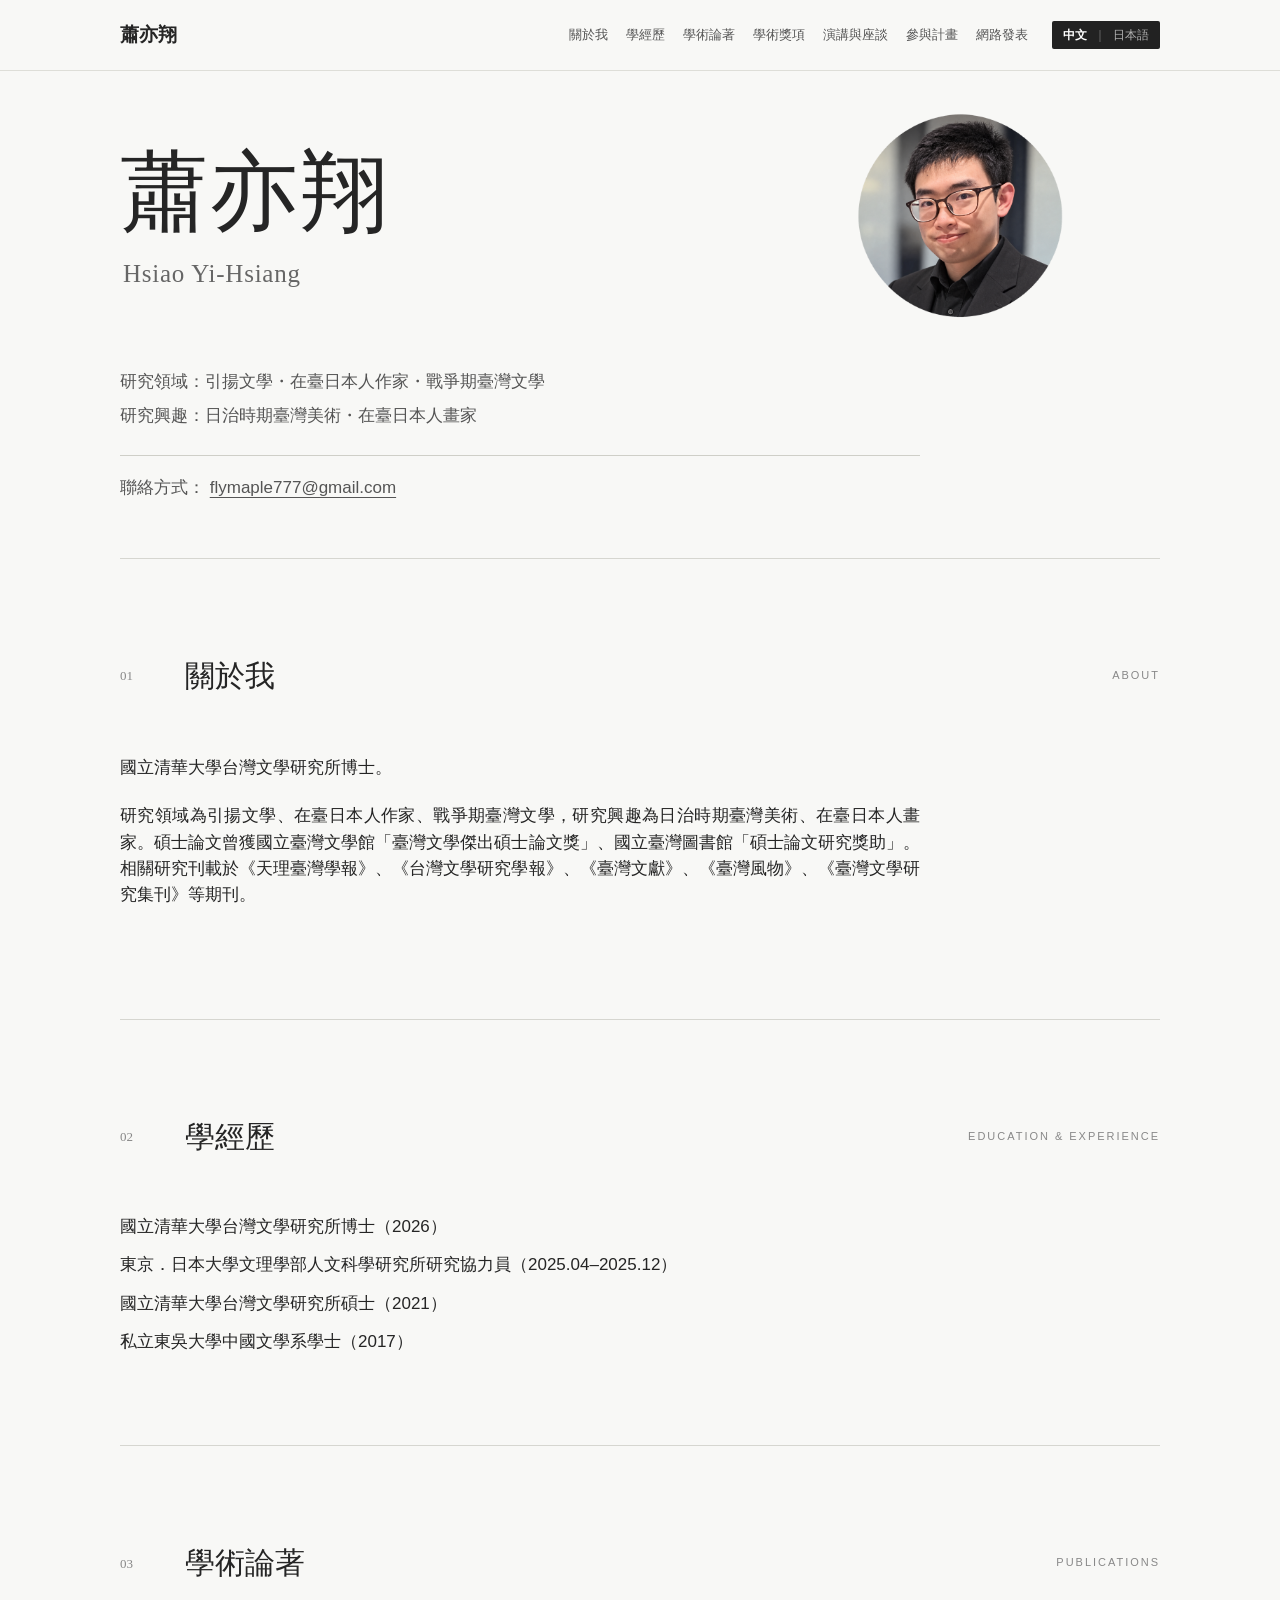
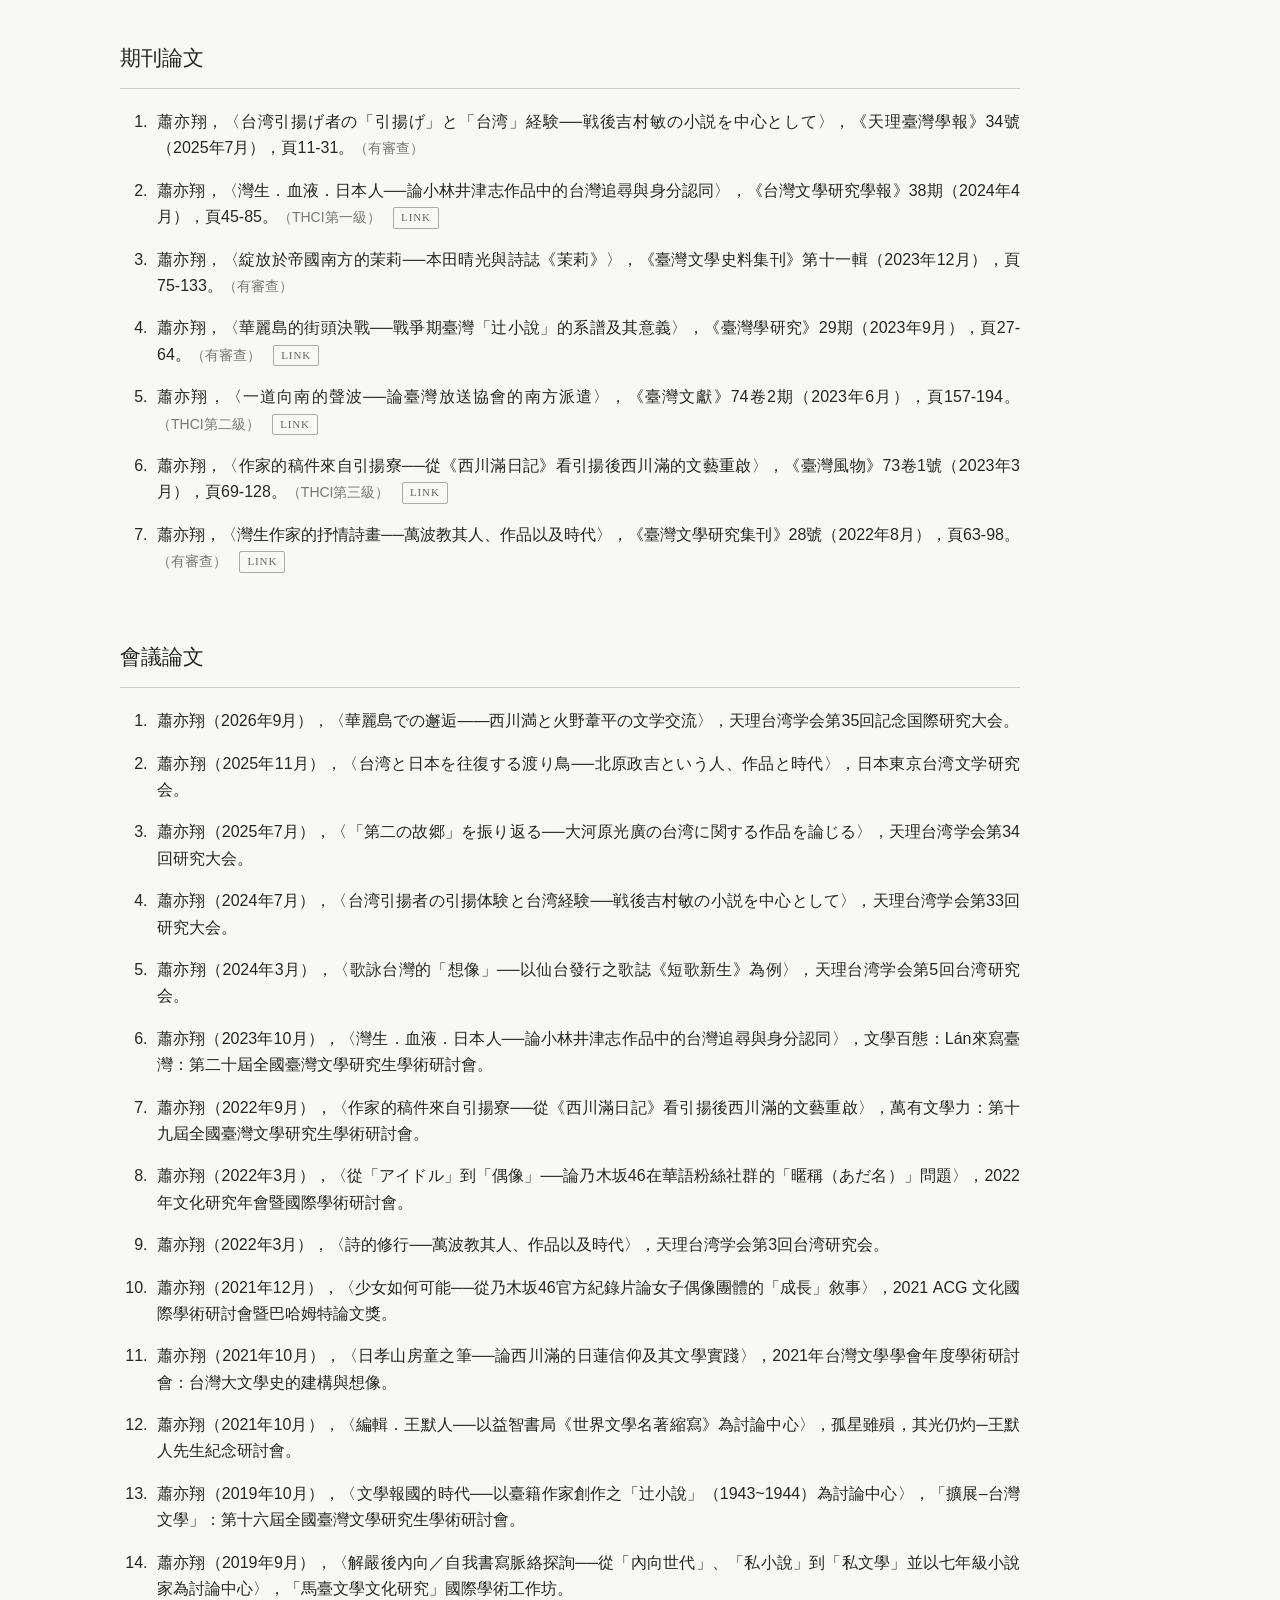
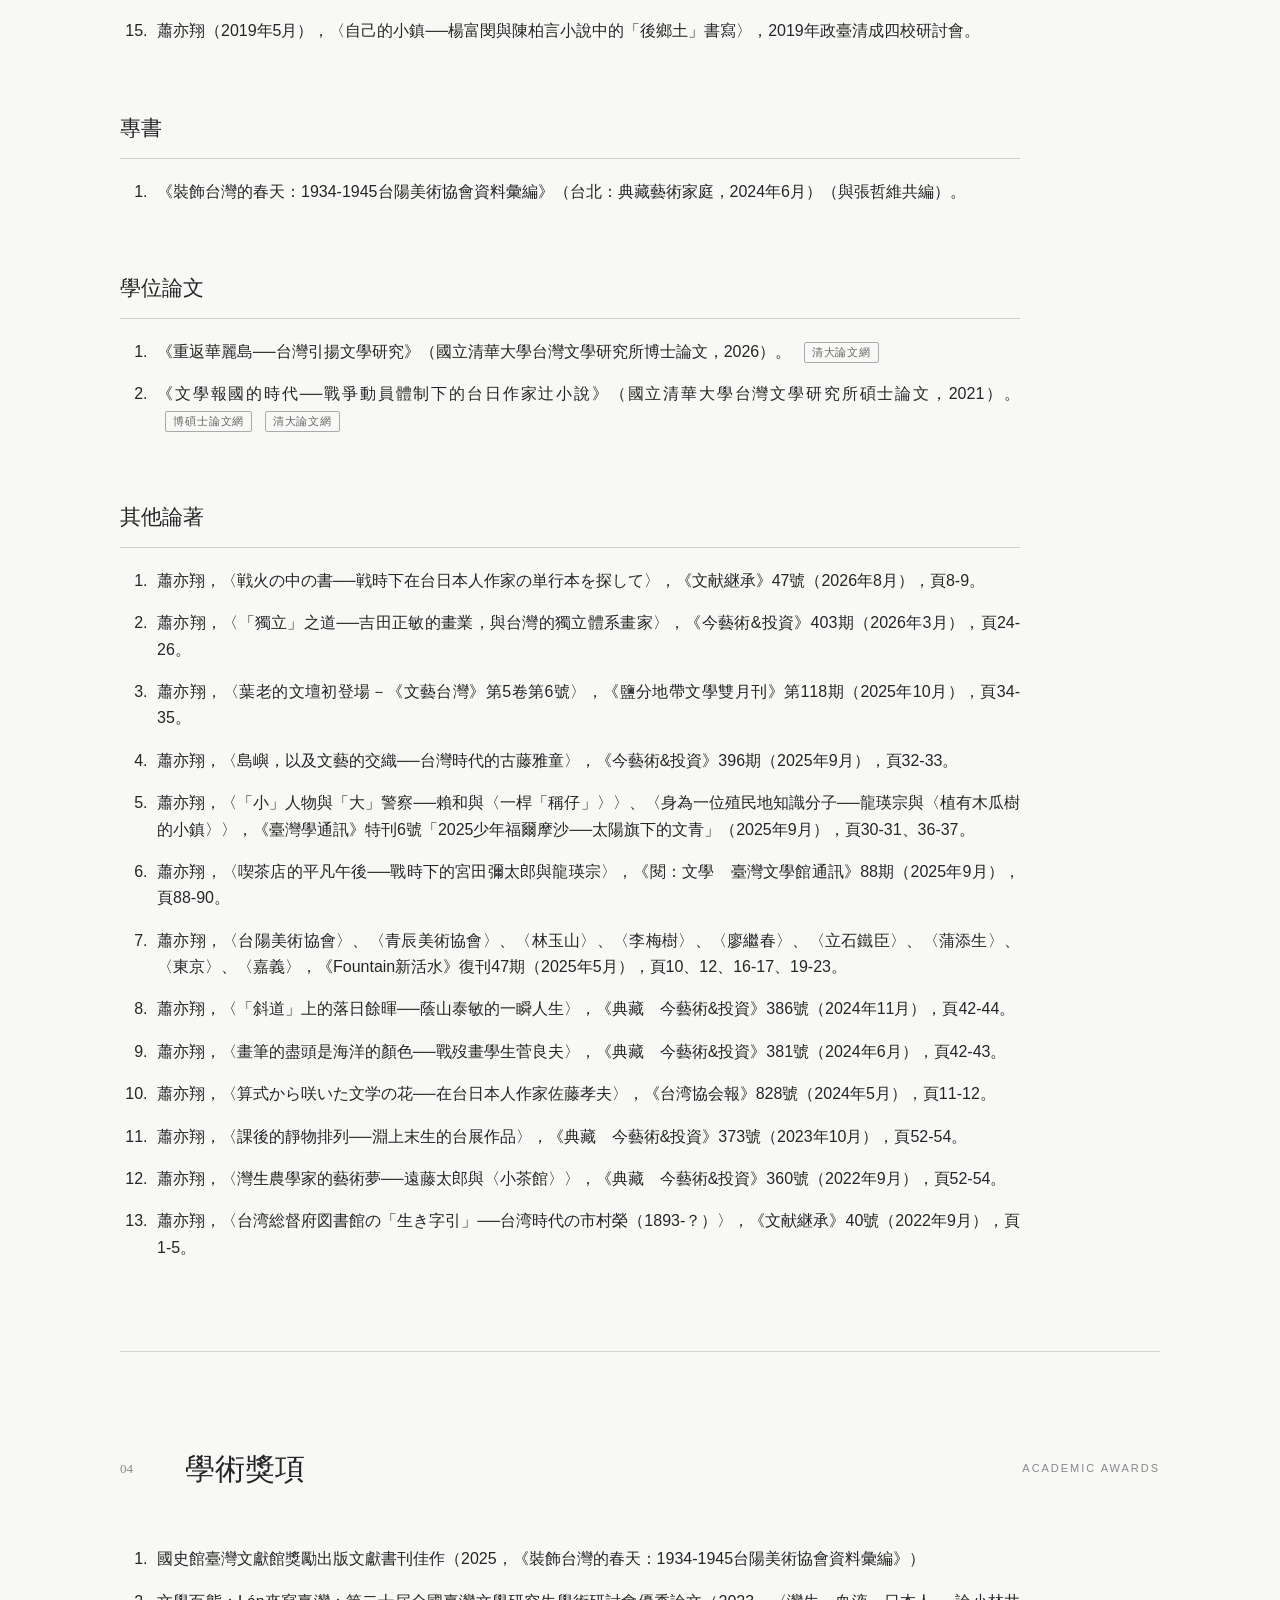
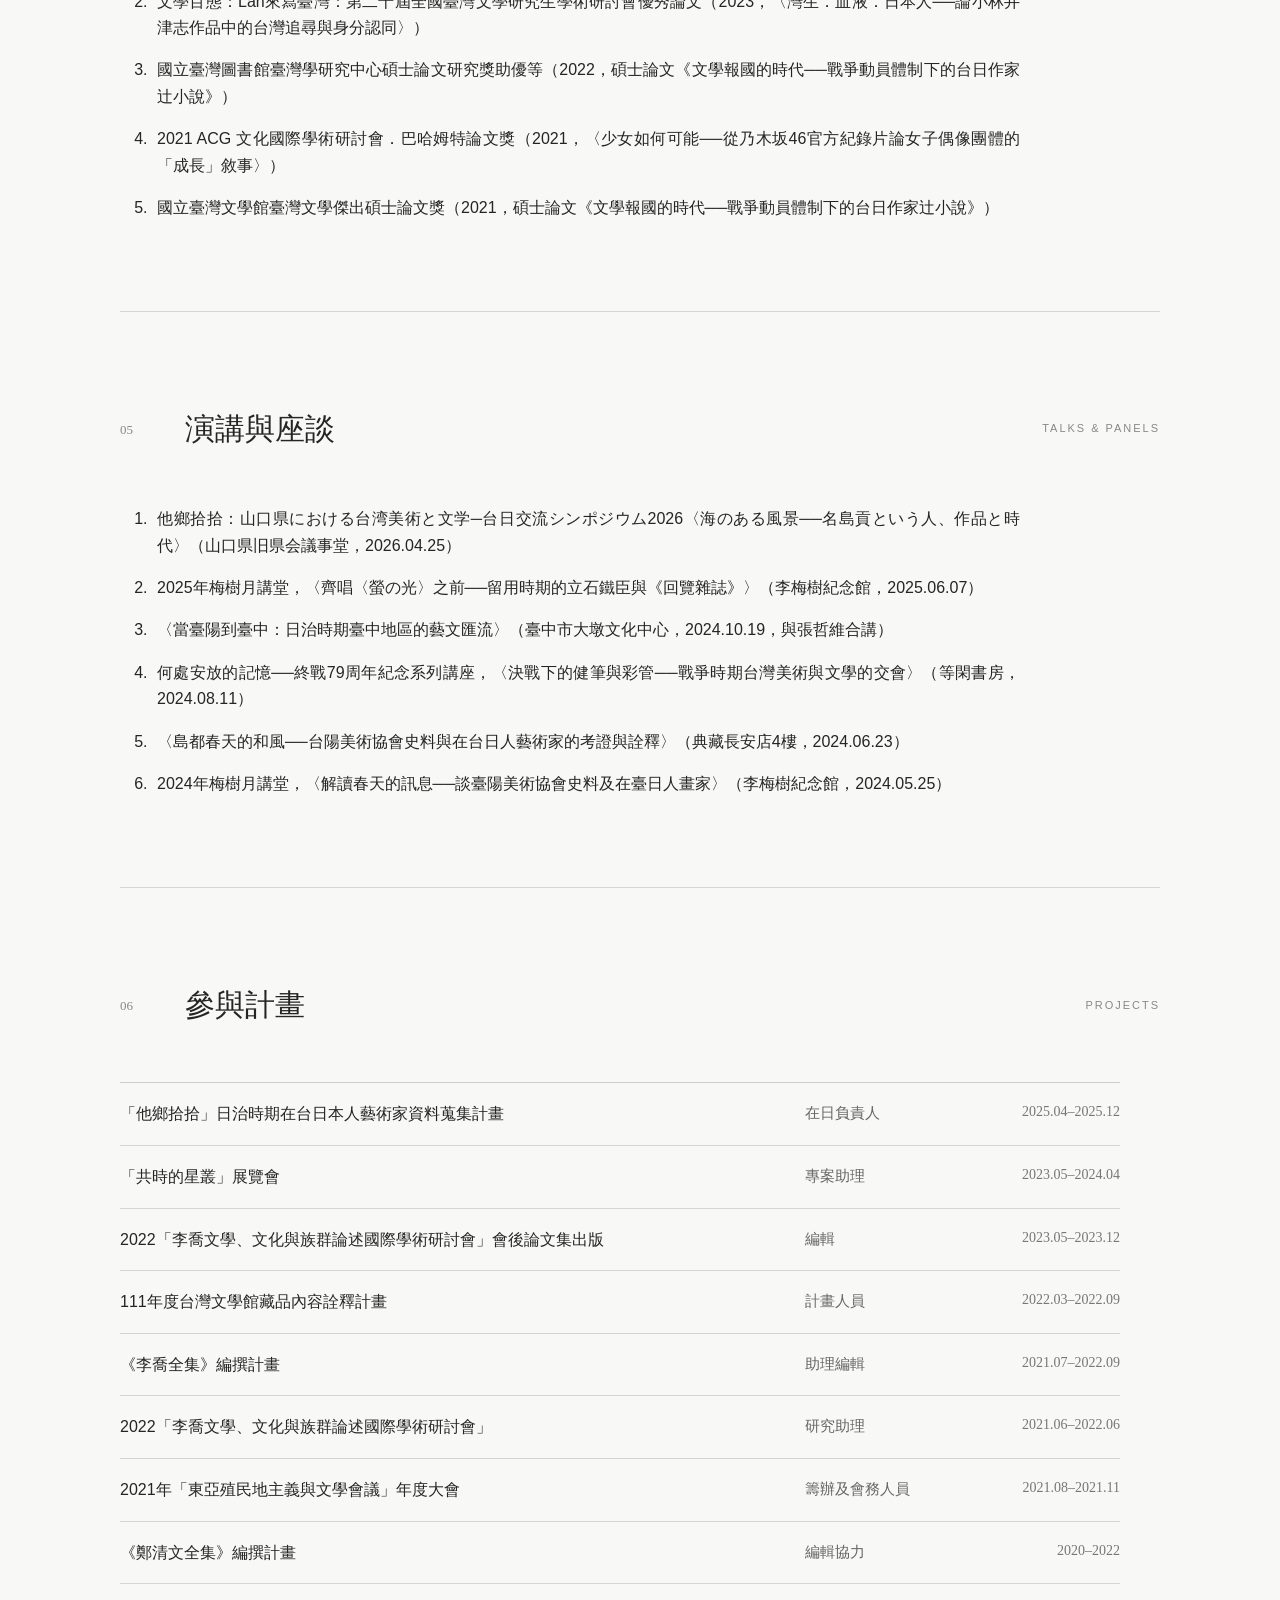
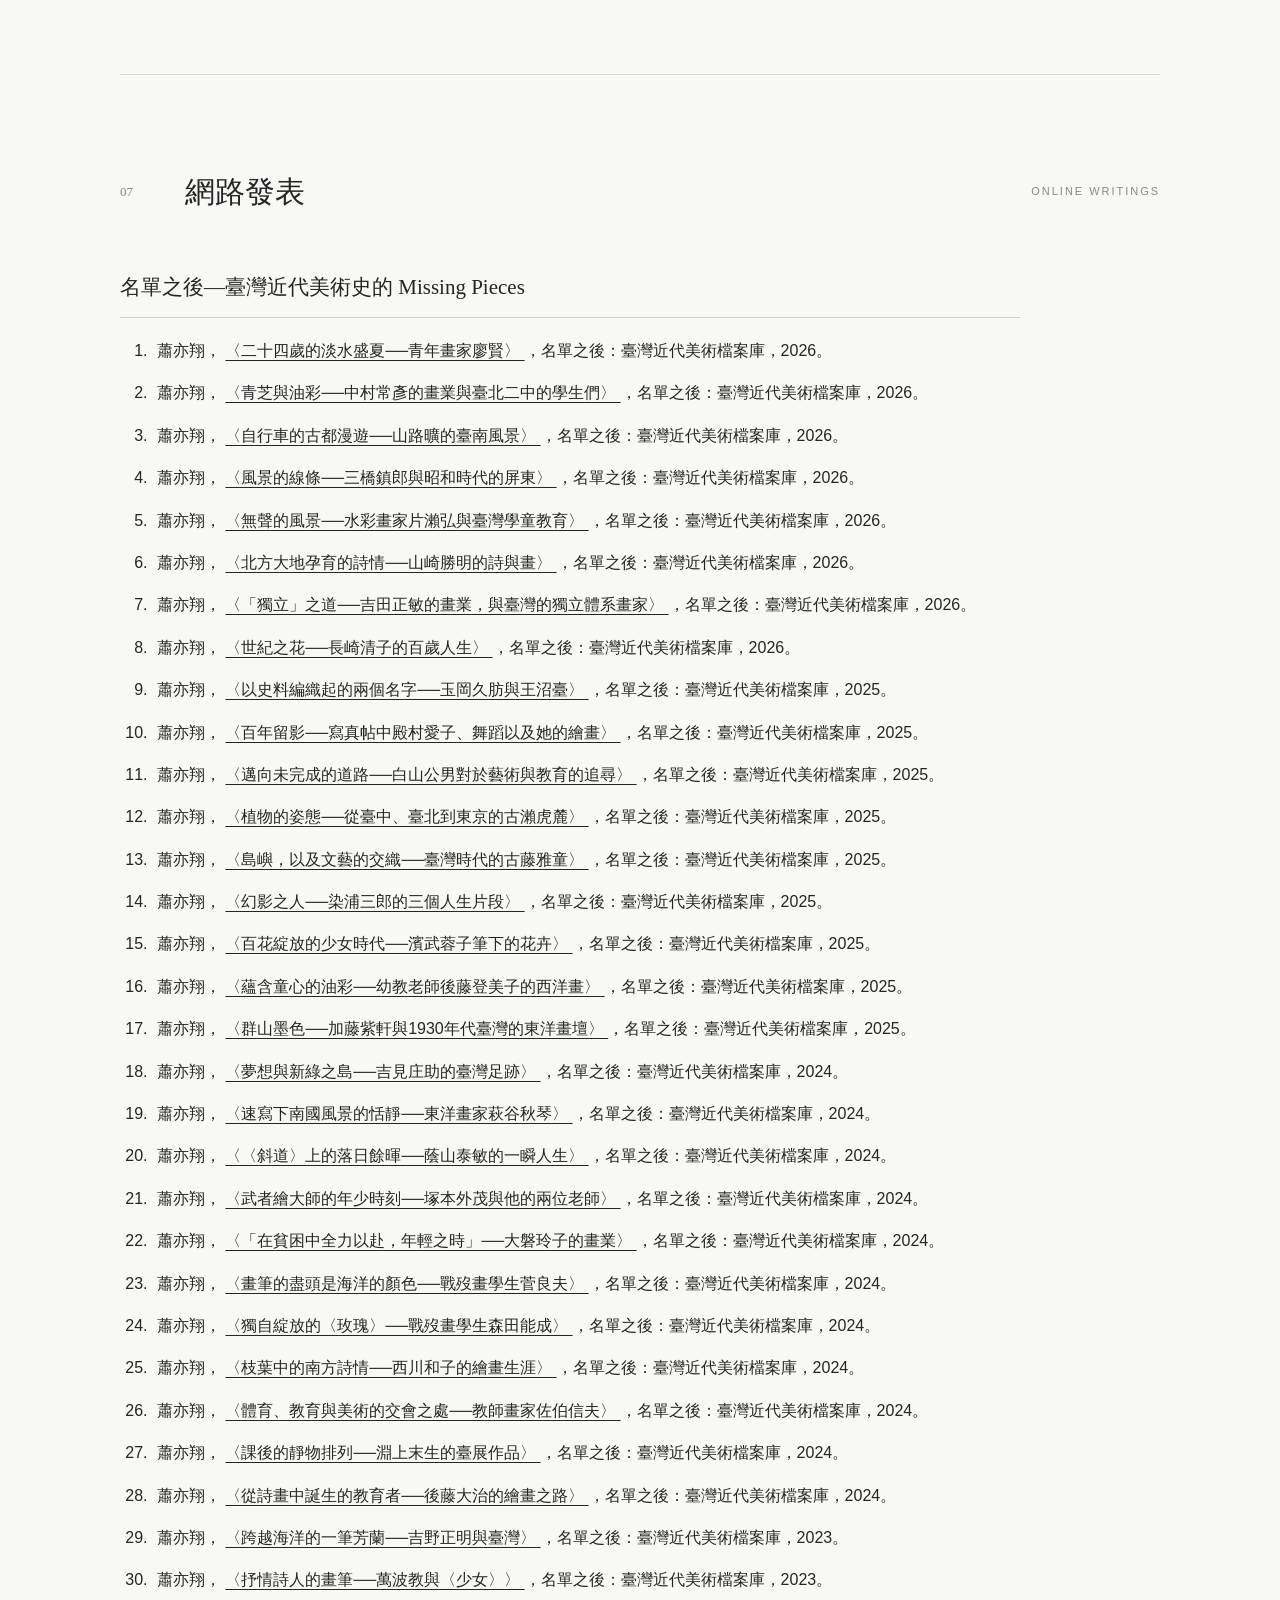
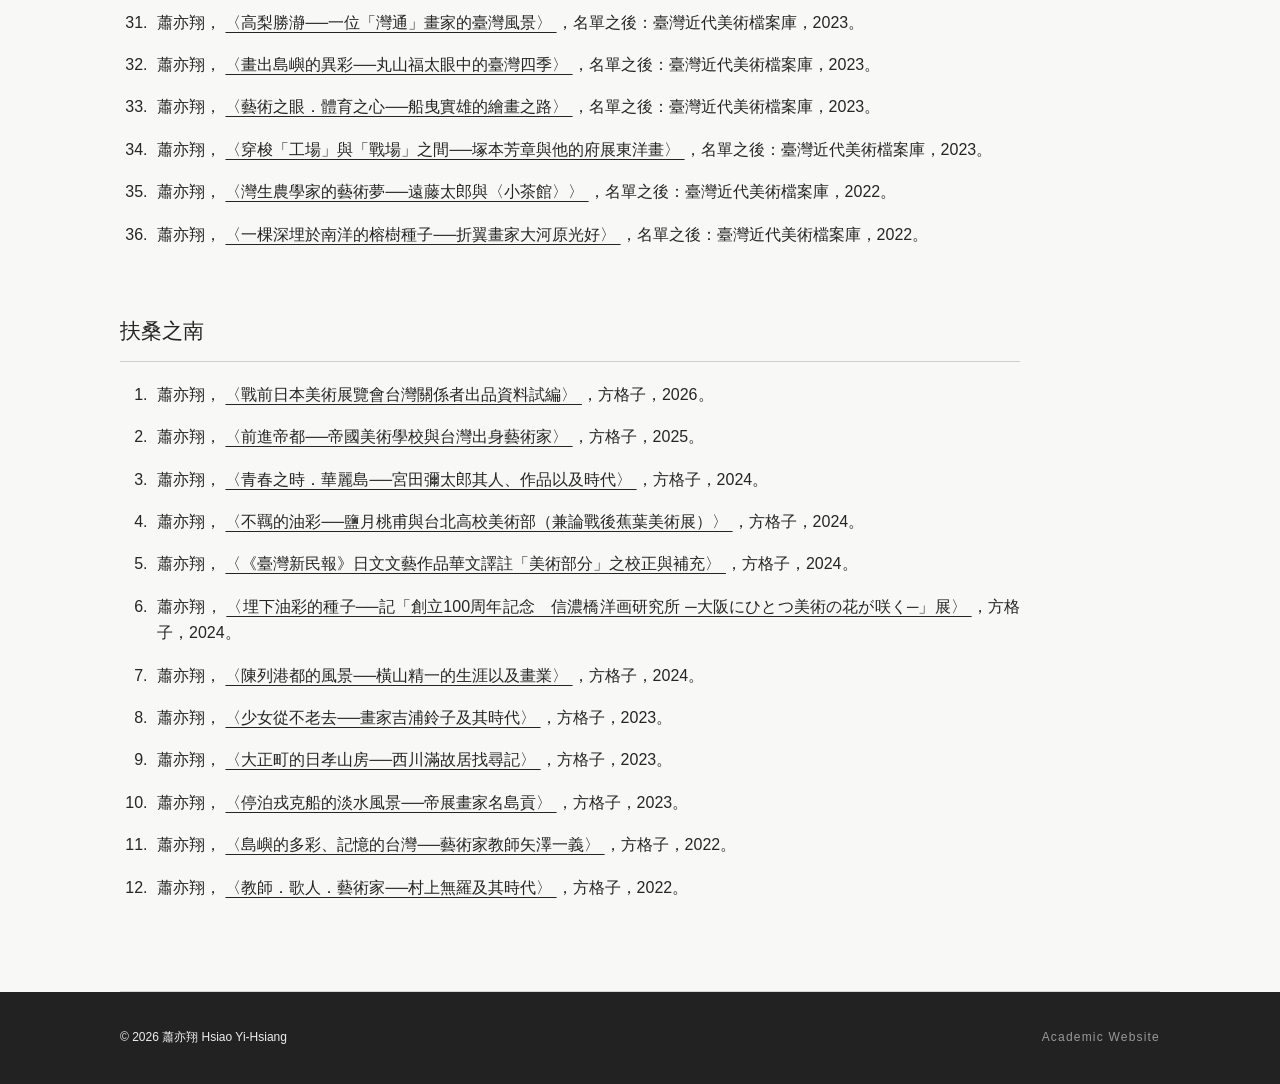
==== commit 57667756: "Update index.html" ====
--- a/index.html
+++ b/index.html
@@ -233,9 +233,7 @@
             </div>
 
 
-            <!-- =========================
-                 期刊論文
-            ========================== -->
+            <!-- 期刊論文 -->
 
             <div class="publication-category">
 
@@ -306,9 +304,7 @@
             </div>
 
 
-            <!-- =========================
-                 會議論文
-            ========================== -->
+            <!-- 會議論文 -->
 
             <div class="publication-category">
 
@@ -381,9 +377,7 @@
             </div>
 
 
-            <!-- =========================
-                 專書
-            ========================== -->
+            <!-- 專書 -->
 
             <div class="publication-category">
 
@@ -400,9 +394,7 @@
             </div>
 
 
-            <!-- =========================
-                 學位論文
-            ========================== -->
+            <!-- 學位論文 -->
 
             <div class="publication-category">
 
@@ -442,9 +434,7 @@
             </div>
 
 
-            <!-- =========================
-                 其他論著
-            ========================== -->
+            <!-- 其他論著 -->
 
             <div class="publication-category">
 
@@ -581,7 +571,7 @@
                 <ol>
 
                     <li>
-                        〈海のある風景──名島貢という人、作品と時代〉（他鄉拾拾：山口県における台湾美術と文学─台日交流シンポジウム2026，2026.04.25）
+                        他鄉拾拾：山口県における台湾美術と文学─台日交流シンポジウム2026〈海のある風景──名島貢という人、作品と時代〉（山口県旧県会議事堂，2026.04.25）
                     </li>
 
                     <li>
@@ -1345,10 +1335,6 @@
     </main>
 
 
-    <!-- =========================
-         頁尾
-    ========================== -->
-
     <footer>
 
         <div class="footer-inner">
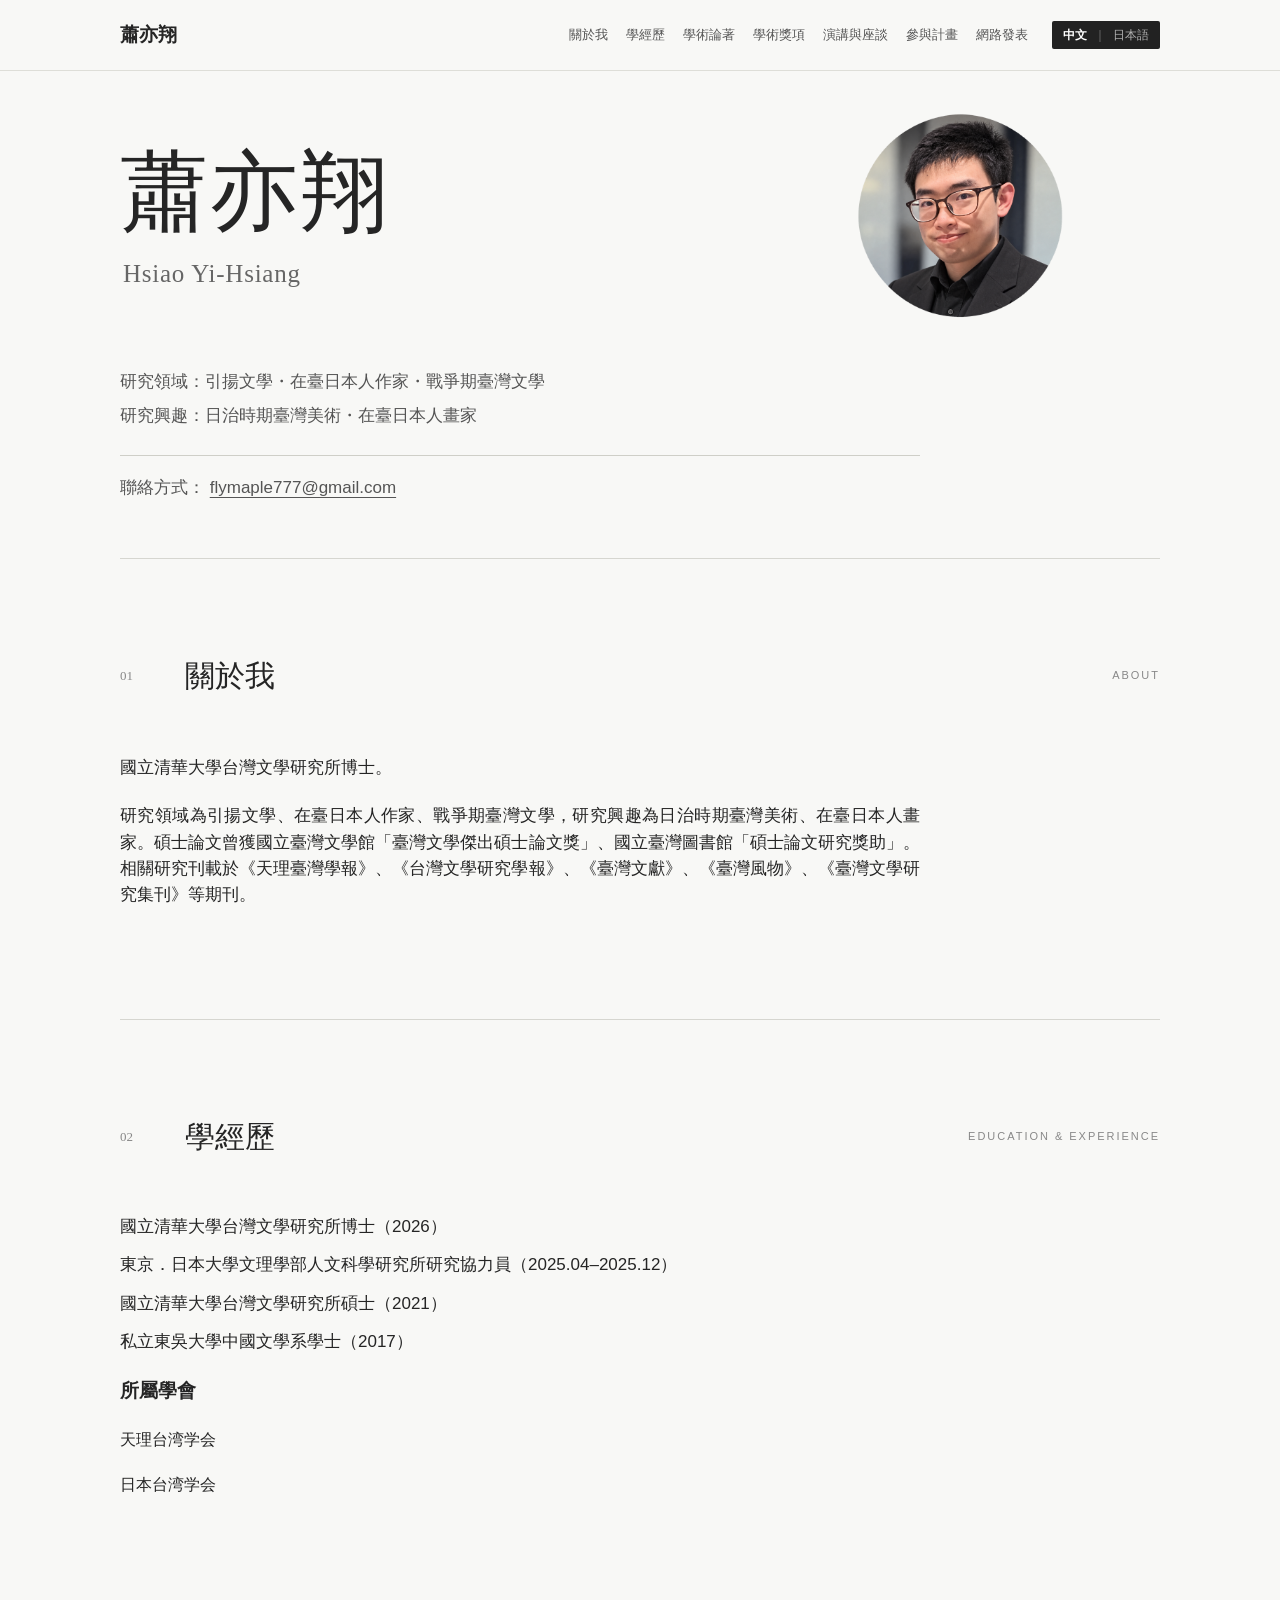
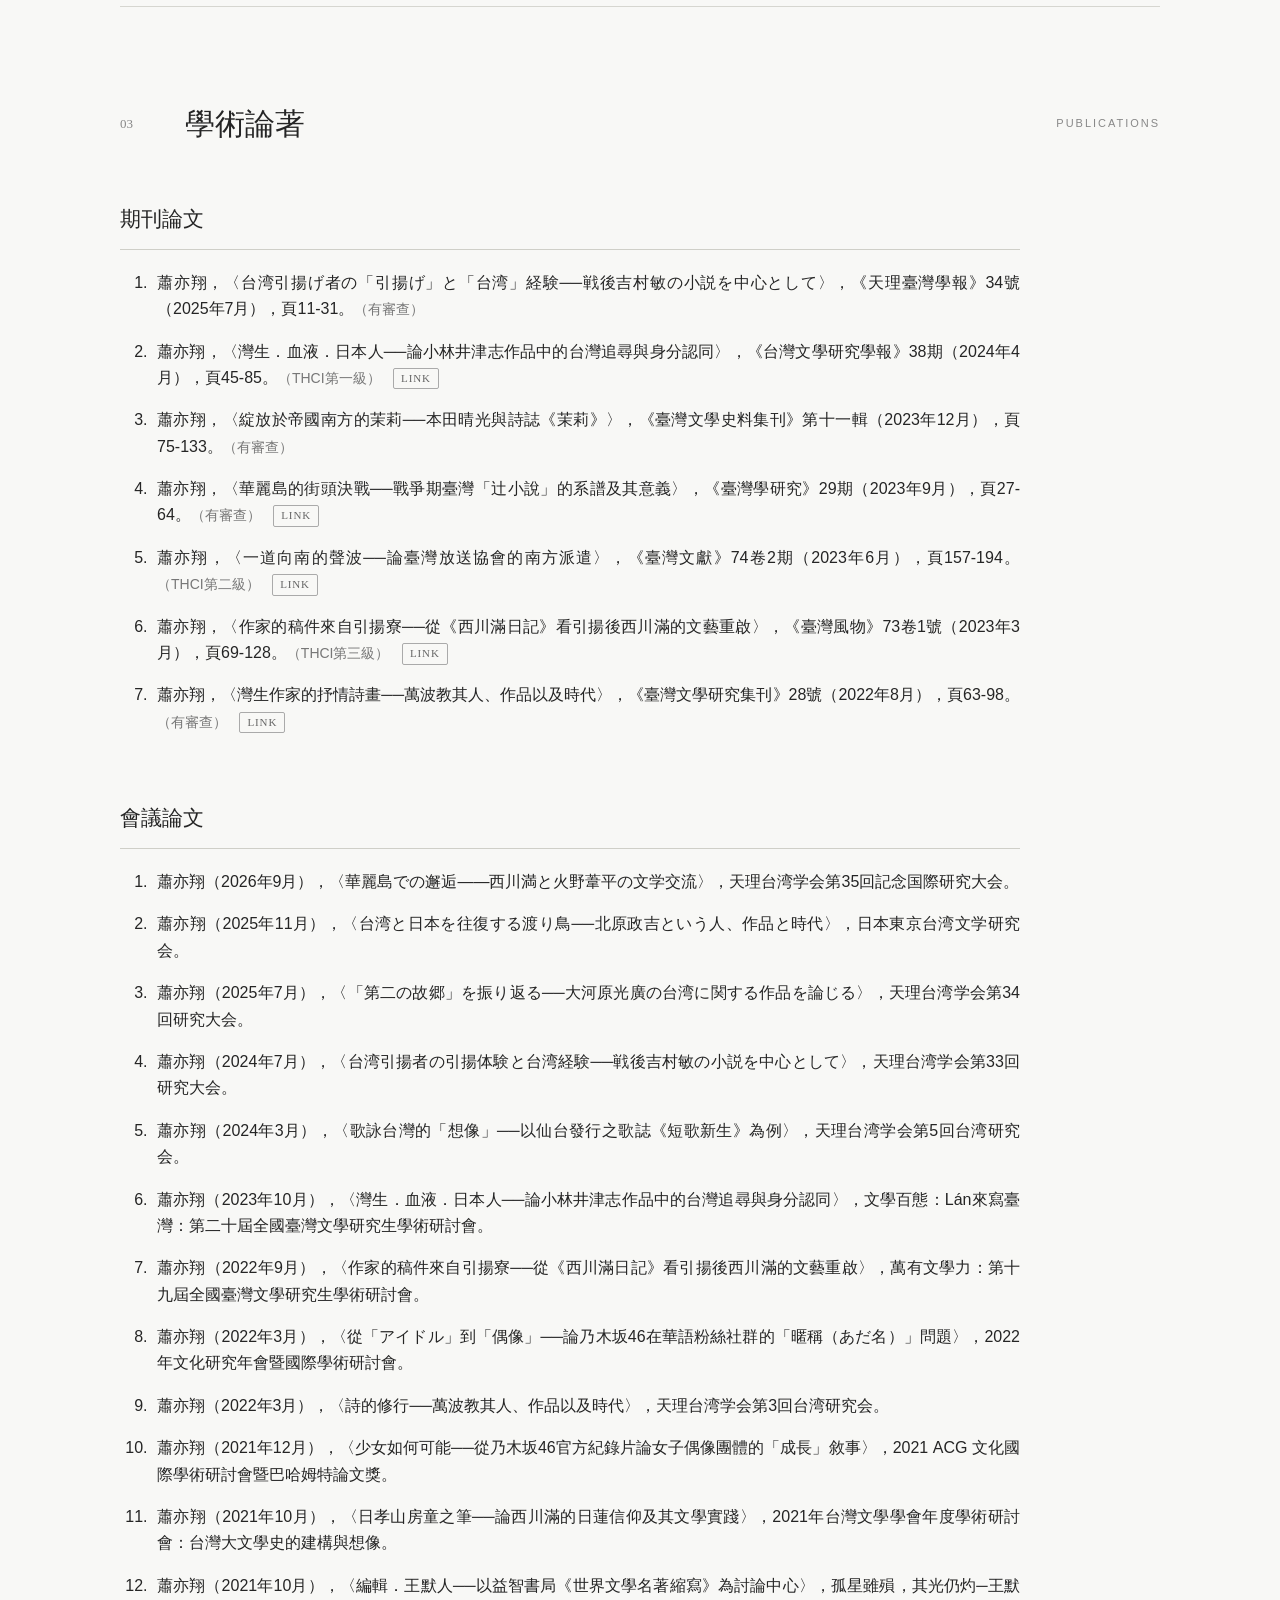
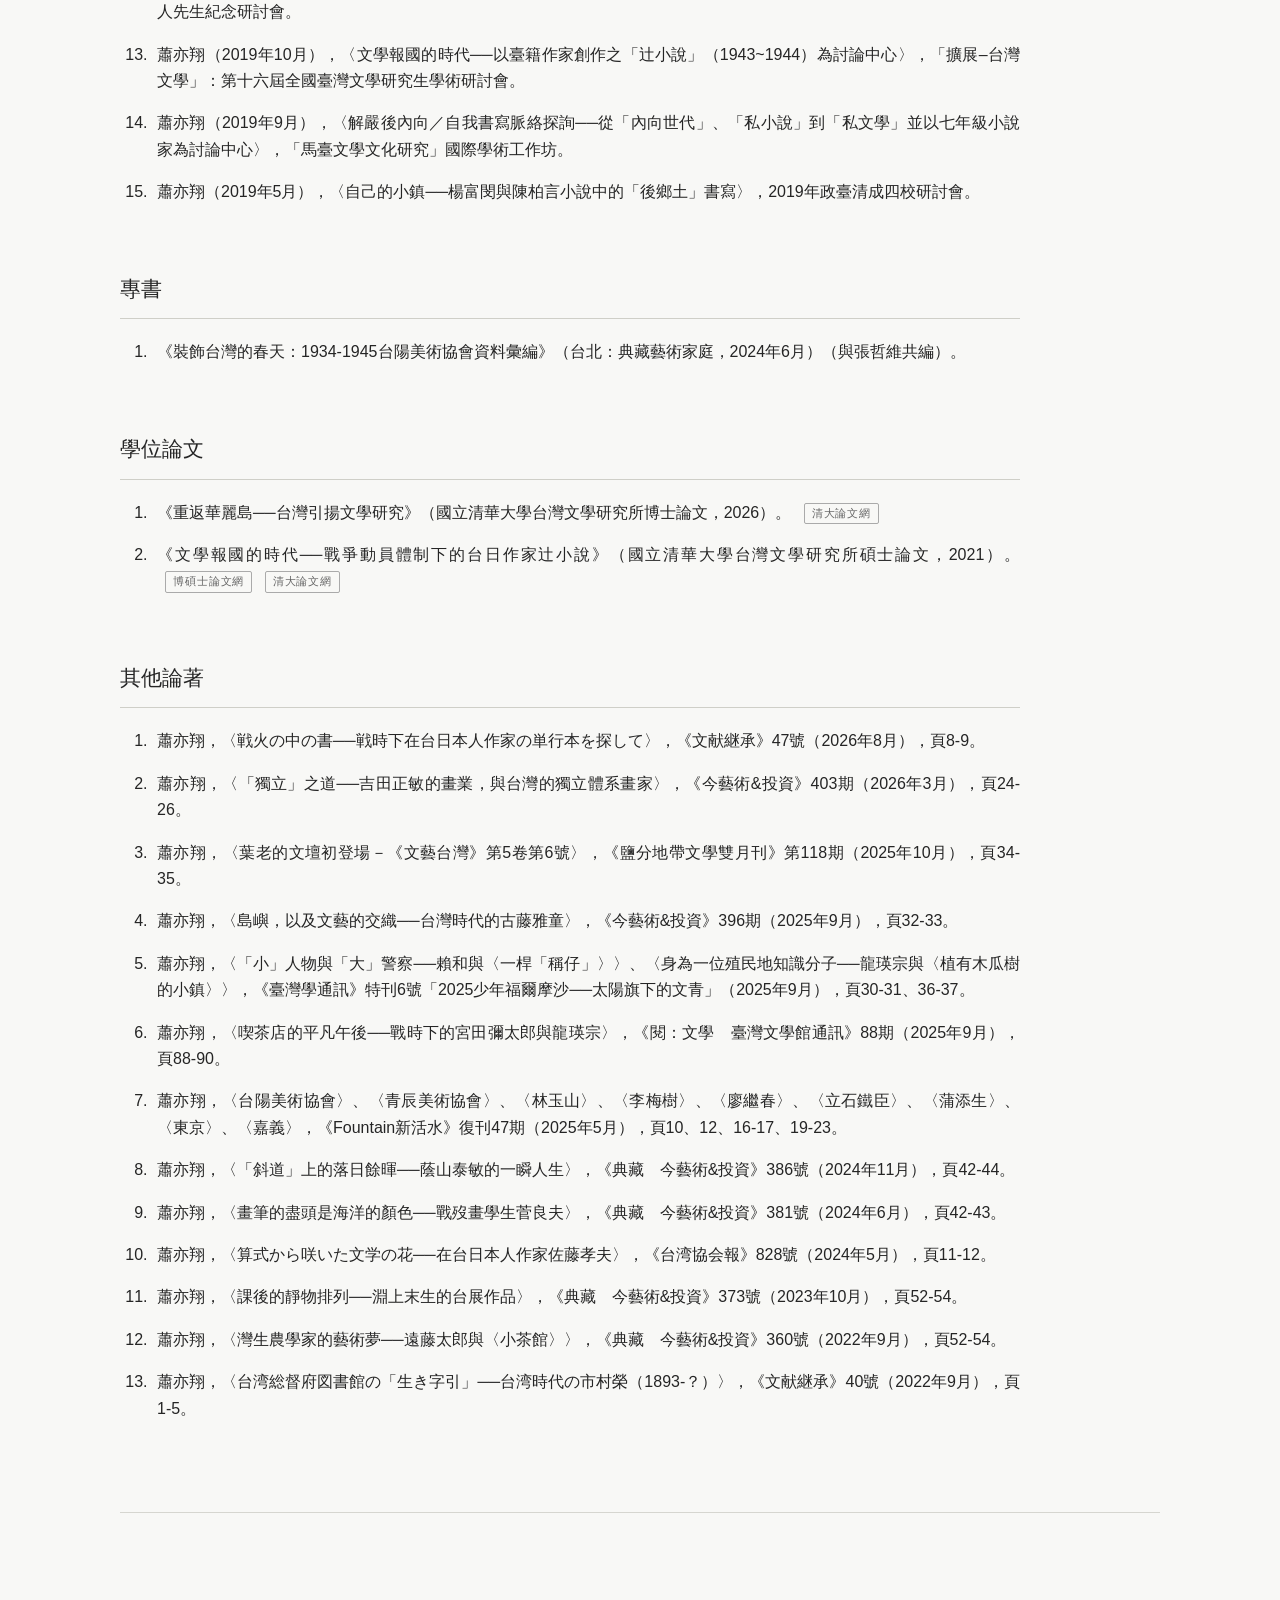
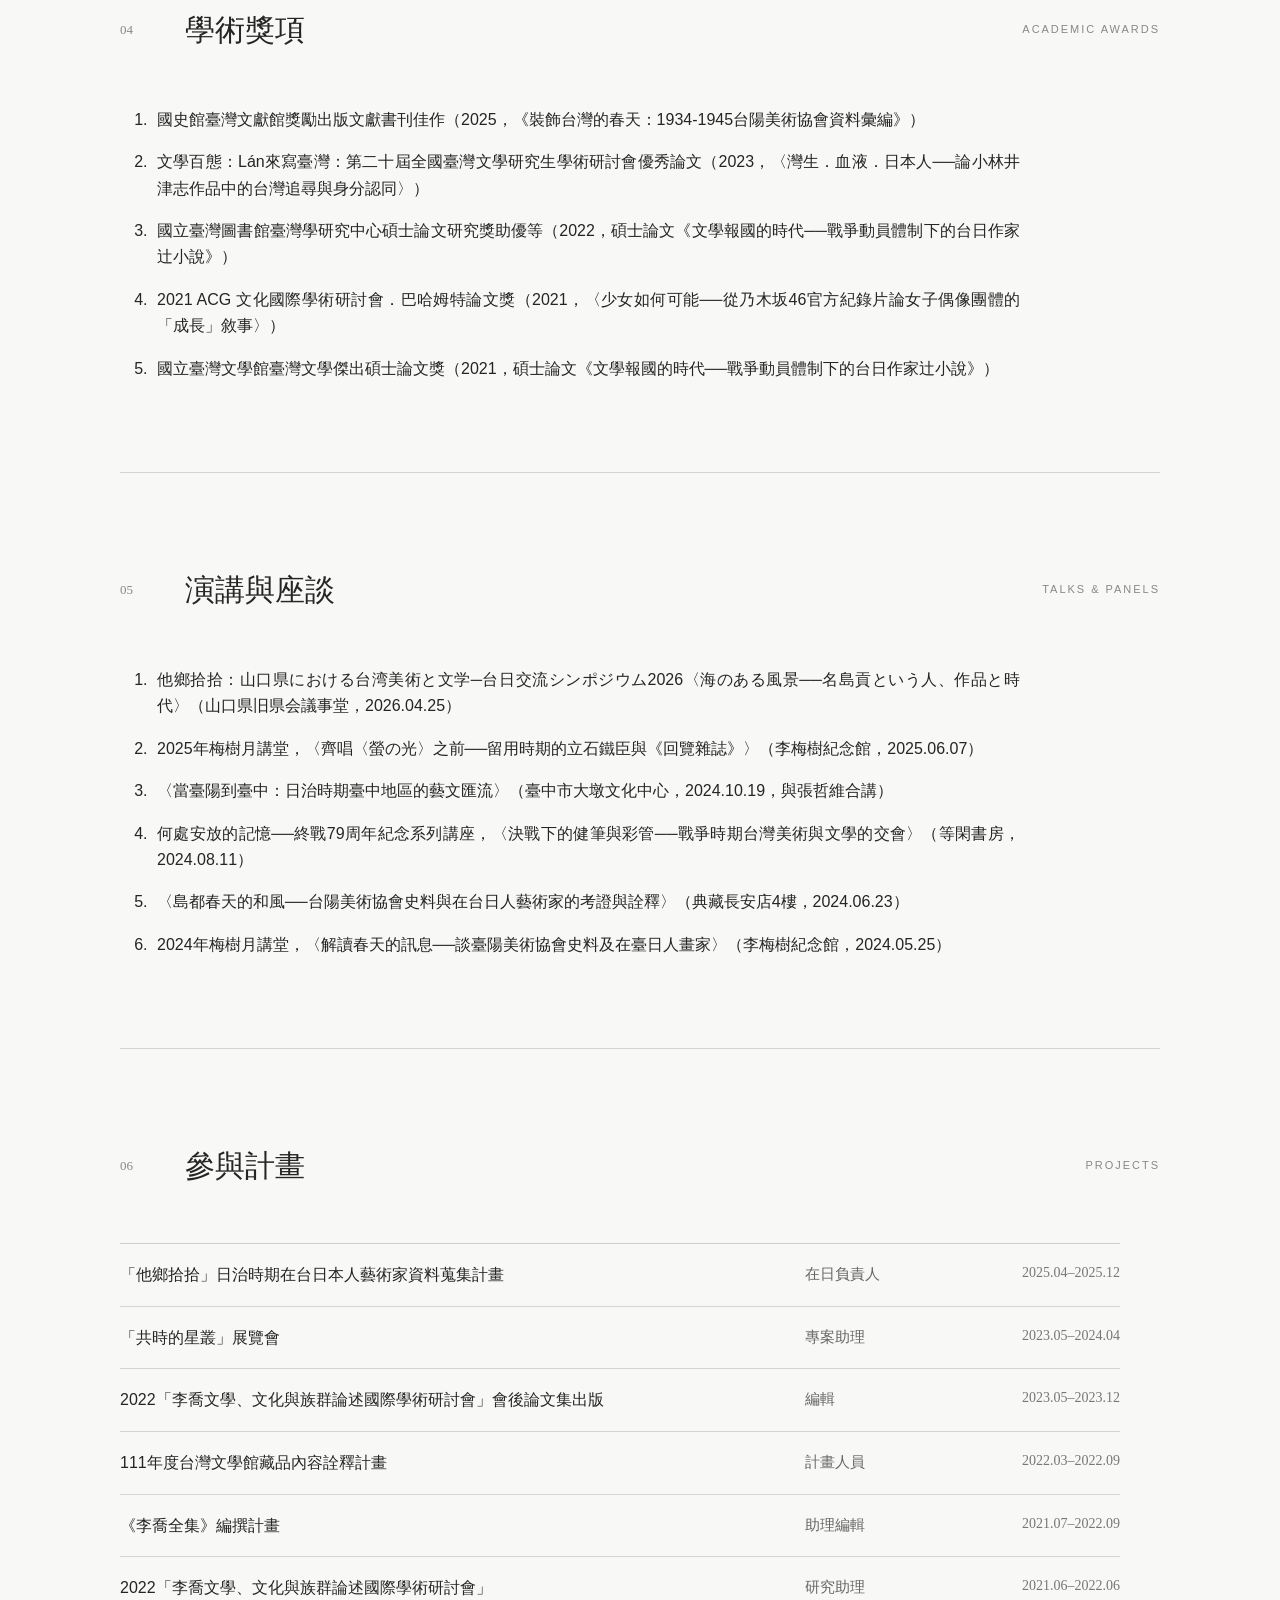
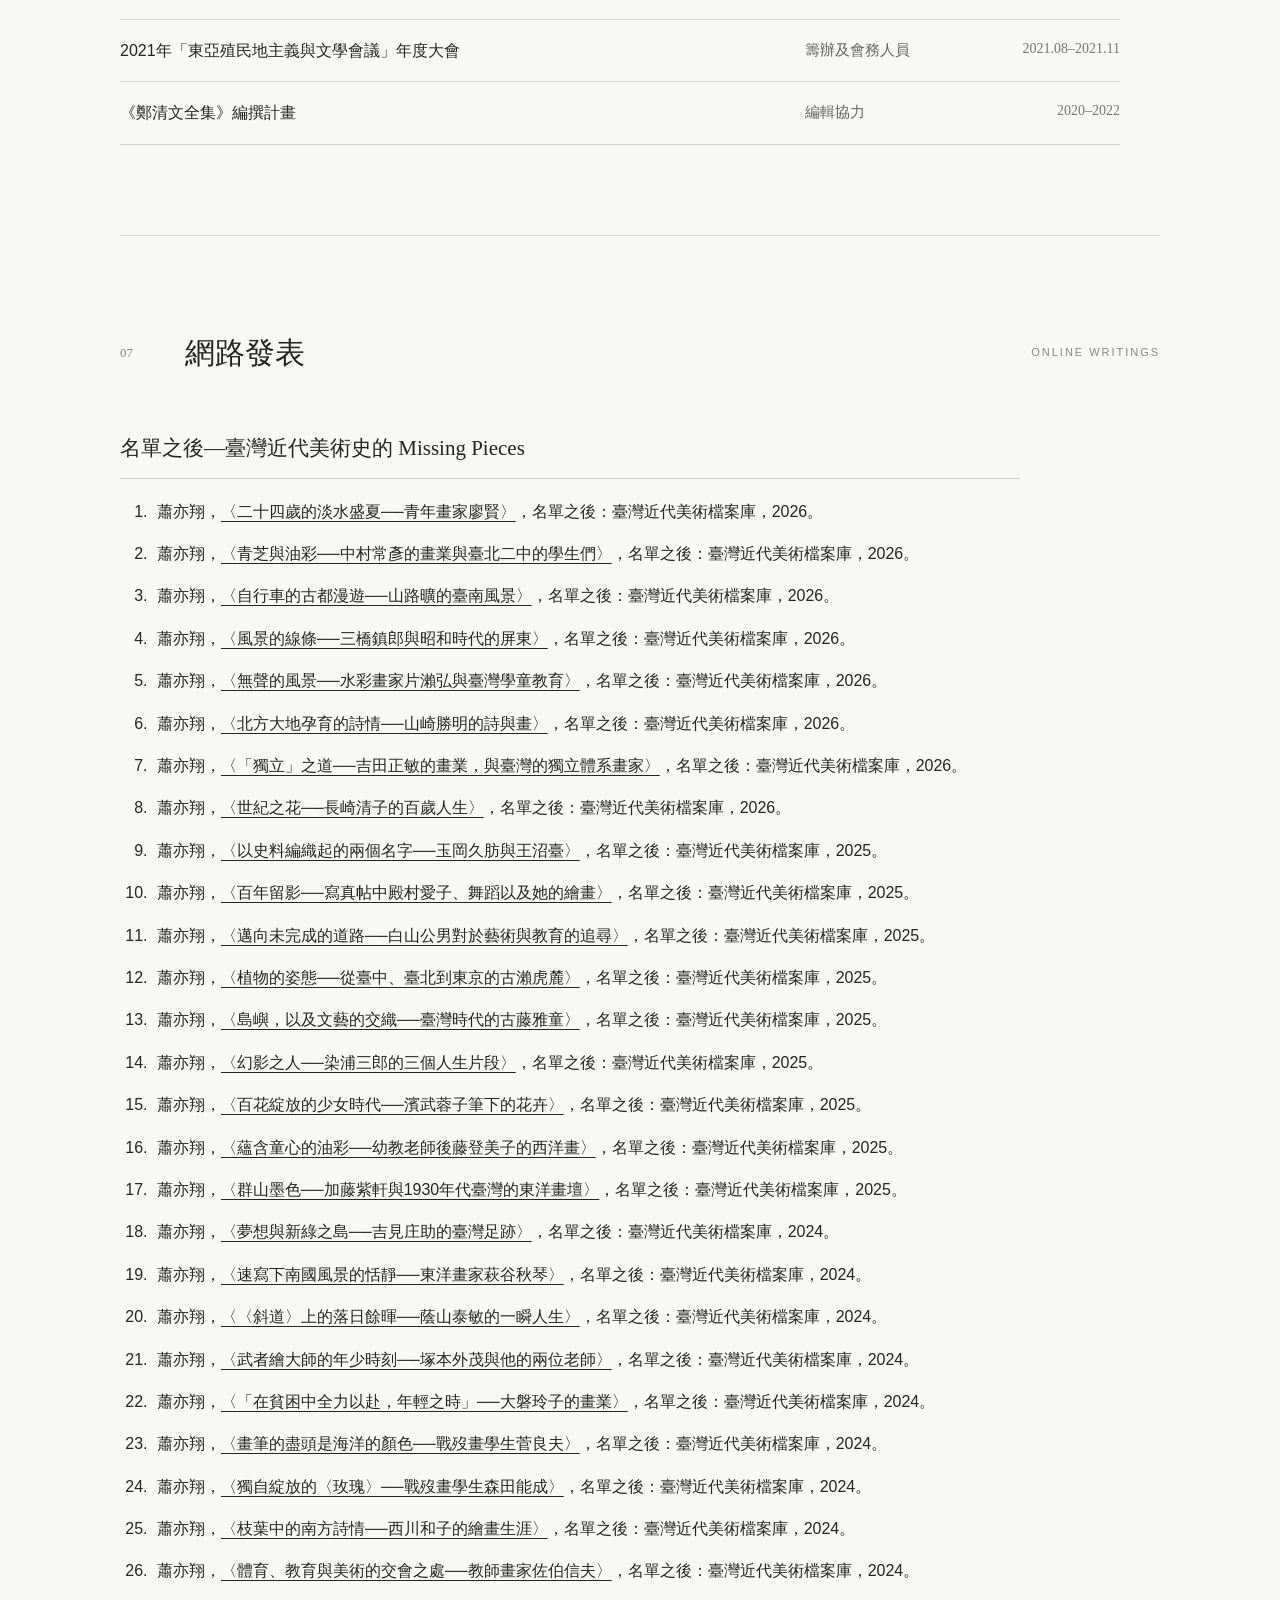
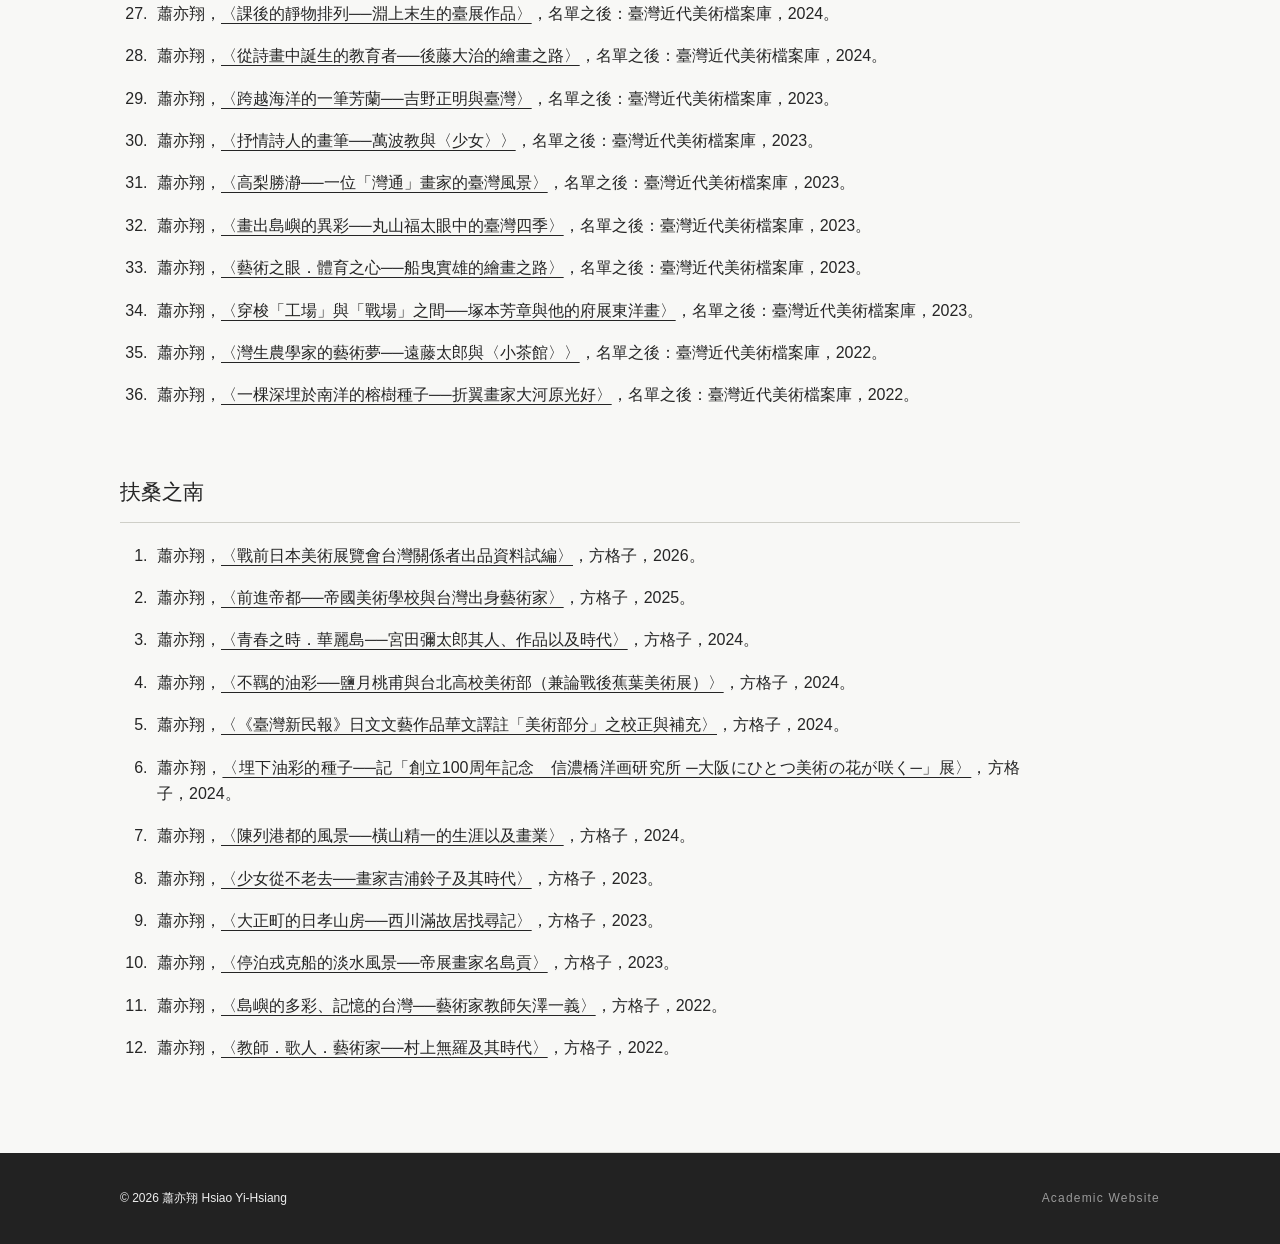
==== commit a3d12e7c: "Update index.html" ====
--- a/index.html
+++ b/index.html
@@ -32,10 +32,6 @@
 
 <body>
 
-    <!-- =========================
-         頁首
-    ========================== -->
-
     <header class="site-header">
 
         <div class="header-inner">
@@ -43,7 +39,6 @@
             <div class="site-title">
                 <a href="#top">蕭亦翔</a>
             </div>
-
 
             <div class="header-actions">
 
@@ -57,7 +52,6 @@
                     <a href="#online">網路發表</a>
                 </nav>
 
-
                 <div class="language-switch"
                      aria-label="語言選擇">
 
@@ -87,16 +81,8 @@
     </header>
 
 
-    <!-- =========================
-         主要內容
-    ========================== -->
-
     <main id="top">
 
-
-        <!-- =========================
-             首頁
-        ========================== -->
 
         <section class="hero">
 
@@ -122,7 +108,6 @@
 
             </div>
 
-
             <p class="hero-description">
                 研究領域：引揚文學・在臺日本人作家・戰爭期臺灣文學
             </p>
@@ -144,9 +129,7 @@
         </section>
 
 
-        <!-- =========================
-             01 關於我
-        ========================== -->
+        <!-- 01 關於我 -->
 
         <section id="about" class="section">
 
@@ -159,7 +142,6 @@
                 <span class="section-en">ABOUT</span>
 
             </div>
-
 
             <div class="section-content about-content">
 
@@ -176,9 +158,7 @@
         </section>
 
 
-        <!-- =========================
-             02 學經歷
-        ========================== -->
+        <!-- 02 學經歷 -->
 
         <section id="education" class="section">
 
@@ -191,7 +171,6 @@
                 <span class="section-en">EDUCATION &amp; EXPERIENCE</span>
 
             </div>
-
 
             <div class="education-list">
 
@@ -213,12 +192,25 @@
 
             </div>
 
+
+            <div class="membership-block">
+
+                <h3>所屬學會</h3>
+
+                <div class="membership-list">
+
+                    <p>天理台湾学会</p>
+
+                    <p>日本台湾学会</p>
+
+                </div>
+
+            </div>
+
         </section>
 
 
-        <!-- =========================
-             03 學術論著
-        ========================== -->
+        <!-- 03 學術論著 -->
 
         <section id="publications" class="section">
 
@@ -232,8 +224,6 @@
 
             </div>
 
-
-            <!-- 期刊論文 -->
 
             <div class="publication-category">
 
@@ -304,8 +294,6 @@
             </div>
 
 
-            <!-- 會議論文 -->
-
             <div class="publication-category">
 
                 <h3>會議論文</h3>
@@ -377,8 +365,6 @@
             </div>
 
 
-            <!-- 專書 -->
-
             <div class="publication-category">
 
                 <h3>專書</h3>
@@ -393,8 +379,6 @@
 
             </div>
 
-
-            <!-- 學位論文 -->
 
             <div class="publication-category">
 
@@ -434,8 +418,6 @@
             </div>
 
 
-            <!-- 其他論著 -->
-
             <div class="publication-category">
 
                 <h3>其他論著</h3>
@@ -501,9 +483,7 @@
         </section>
 
 
-        <!-- =========================
-             04 學術獎項
-        ========================== -->
+        <!-- 04 學術獎項 -->
 
         <section id="awards" class="section">
 
@@ -517,7 +497,6 @@
 
             </div>
 
-
             <div class="simple-list">
 
                 <ol>
@@ -549,9 +528,7 @@
         </section>
 
 
-        <!-- =========================
-             05 演講與座談
-        ========================== -->
+        <!-- 05 演講與座談 -->
 
         <section id="talks" class="section">
 
@@ -565,7 +542,6 @@
 
             </div>
 
-
             <div class="talk-list">
 
                 <ol>
@@ -601,9 +577,7 @@
         </section>
 
 
-        <!-- =========================
-             06 參與計畫
-        ========================== -->
+        <!-- 06 參與計畫 -->
 
         <section id="projects" class="section">
 
@@ -617,142 +591,102 @@
 
             </div>
 
-
             <div class="project-list">
 
                 <div class="project-item">
-
                     <div class="project-name">
                         「他鄉拾拾」日治時期在台日本人藝術家資料蒐集計畫
                     </div>
-
                     <div class="project-role">
                         在日負責人
                     </div>
-
                     <div class="project-date">
                         2025.04–2025.12
                     </div>
-
-                </div>
-
+                </div>
 
                 <div class="project-item">
-
                     <div class="project-name">
                         「共時的星叢」展覽會
                     </div>
-
                     <div class="project-role">
                         專案助理
                     </div>
-
                     <div class="project-date">
                         2023.05–2024.04
                     </div>
-
-                </div>
-
+                </div>
 
                 <div class="project-item">
-
                     <div class="project-name">
                         2022「李喬文學、文化與族群論述國際學術研討會」會後論文集出版
                     </div>
-
                     <div class="project-role">
                         編輯
                     </div>
-
                     <div class="project-date">
                         2023.05–2023.12
                     </div>
-
-                </div>
-
+                </div>
 
                 <div class="project-item">
-
                     <div class="project-name">
                         111年度台灣文學館藏品內容詮釋計畫
                     </div>
-
                     <div class="project-role">
                         計畫人員
                     </div>
-
                     <div class="project-date">
                         2022.03–2022.09
                     </div>
-
-                </div>
-
+                </div>
 
                 <div class="project-item">
-
                     <div class="project-name">
                         《李喬全集》編撰計畫
                     </div>
-
                     <div class="project-role">
                         助理編輯
                     </div>
-
                     <div class="project-date">
                         2021.07–2022.09
                     </div>
-
-                </div>
-
+                </div>
 
                 <div class="project-item">
-
                     <div class="project-name">
                         2022「李喬文學、文化與族群論述國際學術研討會」
                     </div>
-
                     <div class="project-role">
                         研究助理
                     </div>
-
                     <div class="project-date">
                         2021.06–2022.06
                     </div>
-
-                </div>
-
+                </div>
 
                 <div class="project-item">
-
                     <div class="project-name">
                         2021年「東亞殖民地主義與文學會議」年度大會
                     </div>
-
                     <div class="project-role">
                         籌辦及會務人員
                     </div>
-
                     <div class="project-date">
                         2021.08–2021.11
                     </div>
-
-                </div>
-
+                </div>
 
                 <div class="project-item">
-
                     <div class="project-name">
                         《鄭清文全集》編撰計畫
                     </div>
-
                     <div class="project-role">
                         編輯協力
                     </div>
-
                     <div class="project-date">
                         2020–2022
                     </div>
-
                 </div>
 
             </div>
@@ -760,9 +694,7 @@
         </section>
 
 
-        <!-- =========================
-             07 網路發表
-        ========================== -->
+        <!-- 07 網路發表 -->
 
         <section id="online" class="section">
 
@@ -777,554 +709,118 @@
             </div>
 
 
-            <!-- 名單之後 -->
-
             <div class="publication-category">
 
                 <h3>名單之後—臺灣近代美術史的 Missing Pieces</h3>
 
                 <ol class="publication-list">
 
-                    <li>
-                        蕭亦翔，
-                        <a class="text-link"
-                           href="https://taifuten.com/story/【名單之後】二十四歲的淡水盛夏──青年畫家廖/"
-                           target="_blank"
-                           rel="noopener noreferrer">
-                            〈二十四歲的淡水盛夏──青年畫家廖賢〉
-                        </a>
-                        ，名單之後：臺灣近代美術檔案庫，2026。
-                    </li>
-
-                    <li>
-                        蕭亦翔，
-                        <a class="text-link"
-                           href="https://taifuten.com/story/【名單之後】青芝與油彩──中村常彥的畫業與臺/"
-                           target="_blank"
-                           rel="noopener noreferrer">
-                            〈青芝與油彩──中村常彥的畫業與臺北二中的學生們〉
-                        </a>
-                        ，名單之後：臺灣近代美術檔案庫，2026。
-                    </li>
-
-                    <li>
-                        蕭亦翔，
-                        <a class="text-link"
-                           href="https://taifuten.com/story/【名單之後】自行車的古都漫遊──山路曠的臺南/"
-                           target="_blank"
-                           rel="noopener noreferrer">
-                            〈自行車的古都漫遊──山路曠的臺南風景〉
-                        </a>
-                        ，名單之後：臺灣近代美術檔案庫，2026。
-                    </li>
-
-                    <li>
-                        蕭亦翔，
-                        <a class="text-link"
-                           href="https://taifuten.com/story/【名單之後】風景的線條──三橋鎮郎與昭和時代/"
-                           target="_blank"
-                           rel="noopener noreferrer">
-                            〈風景的線條──三橋鎮郎與昭和時代的屏東〉
-                        </a>
-                        ，名單之後：臺灣近代美術檔案庫，2026。
-                    </li>
-
-                    <li>
-                        蕭亦翔，
-                        <a class="text-link"
-                           href="https://taifuten.com/story/【名單之後】無聲的風景──水彩畫家片瀨弘與臺/"
-                           target="_blank"
-                           rel="noopener noreferrer">
-                            〈無聲的風景──水彩畫家片瀨弘與臺灣學童教育〉
-                        </a>
-                        ，名單之後：臺灣近代美術檔案庫，2026。
-                    </li>
-
-                    <li>
-                        蕭亦翔，
-                        <a class="text-link"
-                           href="https://taifuten.com/story/【名單之後】北方大地孕育的詩情──山崎勝明的/"
-                           target="_blank"
-                           rel="noopener noreferrer">
-                            〈北方大地孕育的詩情──山崎勝明的詩與畫〉
-                        </a>
-                        ，名單之後：臺灣近代美術檔案庫，2026。
-                    </li>
-
-                    <li>
-                        蕭亦翔，
-                        <a class="text-link"
-                           href="https://taifuten.com/story/【名單之後】「獨立」之道──吉田正敏的畫業，/"
-                           target="_blank"
-                           rel="noopener noreferrer">
-                            〈「獨立」之道──吉田正敏的畫業，與臺灣的獨立體系畫家〉
-                        </a>
-                        ，名單之後：臺灣近代美術檔案庫，2026。
-                    </li>
-
-                    <li>
-                        蕭亦翔，
-                        <a class="text-link"
-                           href="https://taifuten.com/story/【名單之後】世紀之花──長崎清子的百歲人生/"
-                           target="_blank"
-                           rel="noopener noreferrer">
-                            〈世紀之花──長崎清子的百歲人生〉
-                        </a>
-                        ，名單之後：臺灣近代美術檔案庫，2026。
-                    </li>
-
-                    <li>
-                        蕭亦翔，
-                        <a class="text-link"
-                           href="https://taifuten.com/story/【名單之後】以史料編織起的兩個名字──玉岡久/"
-                           target="_blank"
-                           rel="noopener noreferrer">
-                            〈以史料編織起的兩個名字──玉岡久肪與王沼臺〉
-                        </a>
-                        ，名單之後：臺灣近代美術檔案庫，2025。
-                    </li>
-
-                    <li>
-                        蕭亦翔，
-                        <a class="text-link"
-                           href="https://taifuten.com/story/【名單之後】百年留影──寫真帖中的殿村愛子、/"
-                           target="_blank"
-                           rel="noopener noreferrer">
-                            〈百年留影──寫真帖中殿村愛子、舞蹈以及她的繪畫〉
-                        </a>
-                        ，名單之後：臺灣近代美術檔案庫，2025。
-                    </li>
-
-                    <li>
-                        蕭亦翔，
-                        <a class="text-link"
-                           href="https://taifuten.com/story/【名單之後】邁向未完成的道路──白山公男對於/"
-                           target="_blank"
-                           rel="noopener noreferrer">
-                            〈邁向未完成的道路──白山公男對於藝術與教育的追尋〉
-                        </a>
-                        ，名單之後：臺灣近代美術檔案庫，2025。
-                    </li>
-
-                    <li>
-                        蕭亦翔，
-                        <a class="text-link"
-                           href="https://taifuten.com/story/【名單之後】植物的姿態──從臺中、臺北到東京/"
-                           target="_blank"
-                           rel="noopener noreferrer">
-                            〈植物的姿態──從臺中、臺北到東京的古瀨虎麓〉
-                        </a>
-                        ，名單之後：臺灣近代美術檔案庫，2025。
-                    </li>
-
-                    <li>
-                        蕭亦翔，
-                        <a class="text-link"
-                           href="https://taifuten.com/story/【名單之後】島嶼，以及文藝的交織──臺灣時代/"
-                           target="_blank"
-                           rel="noopener noreferrer">
-                            〈島嶼，以及文藝的交織──臺灣時代的古藤雅童〉
-                        </a>
-                        ，名單之後：臺灣近代美術檔案庫，2025。
-                    </li>
-
-                    <li>
-                        蕭亦翔，
-                        <a class="text-link"
-                           href="https://taifuten.com/story/【名單之後】幻影之人──染浦三郎的三個人生片/"
-                           target="_blank"
-                           rel="noopener noreferrer">
-                            〈幻影之人──染浦三郎的三個人生片段〉
-                        </a>
-                        ，名單之後：臺灣近代美術檔案庫，2025。
-                    </li>
-
-                    <li>
-                        蕭亦翔，
-                        <a class="text-link"
-                           href="https://taifuten.com/story/【名單之後】百花綻放的少女時代──濱武蓉子筆/"
-                           target="_blank"
-                           rel="noopener noreferrer">
-                            〈百花綻放的少女時代──濱武蓉子筆下的花卉〉
-                        </a>
-                        ，名單之後：臺灣近代美術檔案庫，2025。
-                    </li>
-
-                    <li>
-                        蕭亦翔，
-                        <a class="text-link"
-                           href="https://taifuten.com/story/【名單之後】蘊含童心的油彩──幼教老師後藤登/"
-                           target="_blank"
-                           rel="noopener noreferrer">
-                            〈蘊含童心的油彩──幼教老師後藤登美子的西洋畫〉
-                        </a>
-                        ，名單之後：臺灣近代美術檔案庫，2025。
-                    </li>
-
-                    <li>
-                        蕭亦翔，
-                        <a class="text-link"
-                           href="https://taifuten.com/story/【名單之後】群山墨色──加藤紫軒與1930年代臺灣/"
-                           target="_blank"
-                           rel="noopener noreferrer">
-                            〈群山墨色──加藤紫軒與1930年代臺灣的東洋畫壇〉
-                        </a>
-                        ，名單之後：臺灣近代美術檔案庫，2025。
-                    </li>
-
-                    <li>
-                        蕭亦翔，
-                        <a class="text-link"
-                           href="https://taifuten.com/story/【名單之後】夢想與新綠之島──吉見庄助的臺灣/"
-                           target="_blank"
-                           rel="noopener noreferrer">
-                            〈夢想與新綠之島──吉見庄助的臺灣足跡〉
-                        </a>
-                        ，名單之後：臺灣近代美術檔案庫，2024。
-                    </li>
-
-                    <li>
-                        蕭亦翔，
-                        <a class="text-link"
-                           href="https://taifuten.com/story/【名單之後】速寫下南國風景的恬靜──東洋畫家/"
-                           target="_blank"
-                           rel="noopener noreferrer">
-                            〈速寫下南國風景的恬靜──東洋畫家萩谷秋琴〉
-                        </a>
-                        ，名單之後：臺灣近代美術檔案庫，2024。
-                    </li>
-
-                    <li>
-                        蕭亦翔，
-                        <a class="text-link"
-                           href="https://taifuten.com/story/【名單之後】〈斜道〉上的落日餘暉──蔭山泰敏/"
-                           target="_blank"
-                           rel="noopener noreferrer">
-                            〈〈斜道〉上的落日餘暉──蔭山泰敏的一瞬人生〉
-                        </a>
-                        ，名單之後：臺灣近代美術檔案庫，2024。
-                    </li>
-
-                    <li>
-                        蕭亦翔，
-                        <a class="text-link"
-                           href="https://taifuten.com/story/【名單之後】武者繪大師的年少時刻──塚本外茂/"
-                           target="_blank"
-                           rel="noopener noreferrer">
-                            〈武者繪大師的年少時刻──塚本外茂與他的兩位老師〉
-                        </a>
-                        ，名單之後：臺灣近代美術檔案庫，2024。
-                    </li>
-
-                    <li>
-                        蕭亦翔，
-                        <a class="text-link"
-                           href="https://taifuten.com/story/【名單之後】「在貧困中全力以赴，年輕之時」─/"
-                           target="_blank"
-                           rel="noopener noreferrer">
-                            〈「在貧困中全力以赴，年輕之時」──大磐玲子的畫業〉
-                        </a>
-                        ，名單之後：臺灣近代美術檔案庫，2024。
-                    </li>
-
-                    <li>
-                        蕭亦翔，
-                        <a class="text-link"
-                           href="https://taifuten.com/story/【名單之後】畫筆的盡頭是海洋的顏色──戰歿畫/"
-                           target="_blank"
-                           rel="noopener noreferrer">
-                            〈畫筆的盡頭是海洋的顏色──戰歿畫學生菅良夫〉
-                        </a>
-                        ，名單之後：臺灣近代美術檔案庫，2024。
-                    </li>
-
-                    <li>
-                        蕭亦翔，
-                        <a class="text-link"
-                           href="https://taifuten.com/story/%E3%80%90%E5%90%8D%E5%96%AE%E4%B9%8B%E5%BE%8C%E3%80%91%E7%8D%A8%E8%87%AA%E7%B6%BB%E6%94%BE%E7%9A%84%E3%80%88%E7%8E%AB%E7%91%B0%E3%80%89%E2%94%80%E2%94%80%E6%88%B0%E6%AD%BF%E7%95%AB%E5%AD%B8%E7%94%9F/"
-                           target="_blank"
-                           rel="noopener noreferrer">
-                            〈獨自綻放的〈玫瑰〉──戰歿畫學生森田能成〉
-                        </a>
-                        ，名單之後：臺灣近代美術檔案庫，2024。
-                    </li>
-
-                    <li>
-                        蕭亦翔，
-                        <a class="text-link"
-                           href="https://taifuten.com/story/【名單之後】枝葉中的南方詩情──西川和子的繪/"
-                           target="_blank"
-                           rel="noopener noreferrer">
-                            〈枝葉中的南方詩情──西川和子的繪畫生涯〉
-                        </a>
-                        ，名單之後：臺灣近代美術檔案庫，2024。
-                    </li>
-
-                    <li>
-                        蕭亦翔，
-                        <a class="text-link"
-                           href="https://taifuten.com/story/【名單之後】體育、教育與美術的交會之處──教/"
-                           target="_blank"
-                           rel="noopener noreferrer">
-                            〈體育、教育與美術的交會之處──教師畫家佐伯信夫〉
-                        </a>
-                        ，名單之後：臺灣近代美術檔案庫，2024。
-                    </li>
-
-                    <li>
-                        蕭亦翔，
-                        <a class="text-link"
-                           href="https://taifuten.com/story/【名單之後】課後的靜物排列──淵上末生的臺展"
-                           target="_blank"
-                           rel="noopener noreferrer">
-                            〈課後的靜物排列──淵上末生的臺展作品〉
-                        </a>
-                        ，名單之後：臺灣近代美術檔案庫，2024。
-                    </li>
-
-                    <li>
-                        蕭亦翔，
-                        <a class="text-link"
-                           href="https://taifuten.com/story/【名單之後】從詩畫中誕生的教育者──後藤大治"
-                           target="_blank"
-                           rel="noopener noreferrer">
-                            〈從詩畫中誕生的教育者──後藤大治的繪畫之路〉
-                        </a>
-                        ，名單之後：臺灣近代美術檔案庫，2024。
-                    </li>
-
-                    <li>
-                        蕭亦翔，
-                        <a class="text-link"
-                           href="https://taifuten.com/story/【名單之後】跨越海洋的一筆芳蘭──吉野正明與/"
-                           target="_blank"
-                           rel="noopener noreferrer">
-                            〈跨越海洋的一筆芳蘭──吉野正明與臺灣〉
-                        </a>
-                        ，名單之後：臺灣近代美術檔案庫，2023。
-                    </li>
-
-                    <li>
-                        蕭亦翔，
-                        <a class="text-link"
-                           href="https://taifuten.com/story/%E3%80%90%E5%90%8D%E5%96%AE%E4%B9%8B%E5%BE%8C%E3%80%91%E6%8A%92%E6%83%85%E8%A9%A9%E4%BA%BA%E7%9A%84%E7%95%AB%E7%AD%86%E2%94%80%E2%94%80%E8%90%AC%E6%B3%A2%E6%95%99%E8%88%87%E3%80%88%E5%B0%91%E5%A5%B3/"
-                           target="_blank"
-                           rel="noopener noreferrer">
-                            〈抒情詩人的畫筆──萬波教與〈少女〉〉
-                        </a>
-                        ，名單之後：臺灣近代美術檔案庫，2023。
-                    </li>
-
-                    <li>
-                        蕭亦翔，
-                        <a class="text-link"
-                           href="https://taifuten.com/story/【名單之後】高梨勝瀞──一位「灣通」畫家的臺/"
-                           target="_blank"
-                           rel="noopener noreferrer">
-                            〈高梨勝瀞──一位「灣通」畫家的臺灣風景〉
-                        </a>
-                        ，名單之後：臺灣近代美術檔案庫，2023。
-                    </li>
-
-                    <li>
-                        蕭亦翔，
-                        <a class="text-link"
-                           href="https://taifuten.com/story/【名單之後】畫出島嶼的異彩──丸山福太眼中的/"
-                           target="_blank"
-                           rel="noopener noreferrer">
-                            〈畫出島嶼的異彩──丸山福太眼中的臺灣四季〉
-                        </a>
-                        ，名單之後：臺灣近代美術檔案庫，2023。
-                    </li>
-
-                    <li>
-                        蕭亦翔，
-                        <a class="text-link"
-                           href="https://taifuten.com/story/【名單之後】藝術之眼．體育之心──船曳實雄的/"
-                           target="_blank"
-                           rel="noopener noreferrer">
-                            〈藝術之眼．體育之心──船曳實雄的繪畫之路〉
-                        </a>
-                        ，名單之後：臺灣近代美術檔案庫，2023。
-                    </li>
-
-                    <li>
-                        蕭亦翔，
-                        <a class="text-link"
-                           href="https://taifuten.com/story/【名單之後】穿梭「工場」與「戰場」的畫家──/"
-                           target="_blank"
-                           rel="noopener noreferrer">
-                            〈穿梭「工場」與「戰場」之間──塚本芳章與他的府展東洋畫〉
-                        </a>
-                        ，名單之後：臺灣近代美術檔案庫，2023。
-                    </li>
-
-                    <li>
-                        蕭亦翔，
-                        <a class="text-link"
-                           href="https://taifuten.com/story/【名單之後】灣生農學家的藝術夢──遠藤太郎與/"
-                           target="_blank"
-                           rel="noopener noreferrer">
-                            〈灣生農學家的藝術夢──遠藤太郎與〈小茶館〉〉
-                        </a>
-                        ，名單之後：臺灣近代美術檔案庫，2022。
-                    </li>
-
-                    <li>
-                        蕭亦翔，
-                        <a class="text-link"
-                           href="https://taifuten.com/story/【名單之後】一棵深埋於南洋的榕樹種子──折翼/"
-                           target="_blank"
-                           rel="noopener noreferrer">
-                            〈一棵深埋於南洋的榕樹種子──折翼畫家大河原光好〉
-                        </a>
-                        ，名單之後：臺灣近代美術檔案庫，2022。
-                    </li>
+                    <li>蕭亦翔，<a class="text-link" href="https://taifuten.com/story/【名單之後】二十四歲的淡水盛夏──青年畫家廖/" target="_blank" rel="noopener noreferrer">〈二十四歲的淡水盛夏──青年畫家廖賢〉</a>，名單之後：臺灣近代美術檔案庫，2026。</li>
+
+                    <li>蕭亦翔，<a class="text-link" href="https://taifuten.com/story/【名單之後】青芝與油彩──中村常彥的畫業與臺/" target="_blank" rel="noopener noreferrer">〈青芝與油彩──中村常彥的畫業與臺北二中的學生們〉</a>，名單之後：臺灣近代美術檔案庫，2026。</li>
+
+                    <li>蕭亦翔，<a class="text-link" href="https://taifuten.com/story/【名單之後】自行車的古都漫遊──山路曠的臺南/" target="_blank" rel="noopener noreferrer">〈自行車的古都漫遊──山路曠的臺南風景〉</a>，名單之後：臺灣近代美術檔案庫，2026。</li>
+
+                    <li>蕭亦翔，<a class="text-link" href="https://taifuten.com/story/【名單之後】風景的線條──三橋鎮郎與昭和時代/" target="_blank" rel="noopener noreferrer">〈風景的線條──三橋鎮郎與昭和時代的屏東〉</a>，名單之後：臺灣近代美術檔案庫，2026。</li>
+
+                    <li>蕭亦翔，<a class="text-link" href="https://taifuten.com/story/【名單之後】無聲的風景──水彩畫家片瀨弘與臺/" target="_blank" rel="noopener noreferrer">〈無聲的風景──水彩畫家片瀨弘與臺灣學童教育〉</a>，名單之後：臺灣近代美術檔案庫，2026。</li>
+
+                    <li>蕭亦翔，<a class="text-link" href="https://taifuten.com/story/【名單之後】北方大地孕育的詩情──山崎勝明的/" target="_blank" rel="noopener noreferrer">〈北方大地孕育的詩情──山崎勝明的詩與畫〉</a>，名單之後：臺灣近代美術檔案庫，2026。</li>
+
+                    <li>蕭亦翔，<a class="text-link" href="https://taifuten.com/story/【名單之後】「獨立」之道──吉田正敏的畫業，/" target="_blank" rel="noopener noreferrer">〈「獨立」之道──吉田正敏的畫業，與臺灣的獨立體系畫家〉</a>，名單之後：臺灣近代美術檔案庫，2026。</li>
+
+                    <li>蕭亦翔，<a class="text-link" href="https://taifuten.com/story/【名單之後】世紀之花──長崎清子的百歲人生/" target="_blank" rel="noopener noreferrer">〈世紀之花──長崎清子的百歲人生〉</a>，名單之後：臺灣近代美術檔案庫，2026。</li>
+
+                    <li>蕭亦翔，<a class="text-link" href="https://taifuten.com/story/【名單之後】以史料編織起的兩個名字──玉岡久/" target="_blank" rel="noopener noreferrer">〈以史料編織起的兩個名字──玉岡久肪與王沼臺〉</a>，名單之後：臺灣近代美術檔案庫，2025。</li>
+
+                    <li>蕭亦翔，<a class="text-link" href="https://taifuten.com/story/【名單之後】百年留影──寫真帖中的殿村愛子、/" target="_blank" rel="noopener noreferrer">〈百年留影──寫真帖中殿村愛子、舞蹈以及她的繪畫〉</a>，名單之後：臺灣近代美術檔案庫，2025。</li>
+
+                    <li>蕭亦翔，<a class="text-link" href="https://taifuten.com/story/【名單之後】邁向未完成的道路──白山公男對於/" target="_blank" rel="noopener noreferrer">〈邁向未完成的道路──白山公男對於藝術與教育的追尋〉</a>，名單之後：臺灣近代美術檔案庫，2025。</li>
+
+                    <li>蕭亦翔，<a class="text-link" href="https://taifuten.com/story/【名單之後】植物的姿態──從臺中、臺北到東京/" target="_blank" rel="noopener noreferrer">〈植物的姿態──從臺中、臺北到東京的古瀨虎麓〉</a>，名單之後：臺灣近代美術檔案庫，2025。</li>
+
+                    <li>蕭亦翔，<a class="text-link" href="https://taifuten.com/story/【名單之後】島嶼，以及文藝的交織──臺灣時代/" target="_blank" rel="noopener noreferrer">〈島嶼，以及文藝的交織──臺灣時代的古藤雅童〉</a>，名單之後：臺灣近代美術檔案庫，2025。</li>
+
+                    <li>蕭亦翔，<a class="text-link" href="https://taifuten.com/story/【名單之後】幻影之人──染浦三郎的三個人生片/" target="_blank" rel="noopener noreferrer">〈幻影之人──染浦三郎的三個人生片段〉</a>，名單之後：臺灣近代美術檔案庫，2025。</li>
+
+                    <li>蕭亦翔，<a class="text-link" href="https://taifuten.com/story/【名單之後】百花綻放的少女時代──濱武蓉子筆/" target="_blank" rel="noopener noreferrer">〈百花綻放的少女時代──濱武蓉子筆下的花卉〉</a>，名單之後：臺灣近代美術檔案庫，2025。</li>
+
+                    <li>蕭亦翔，<a class="text-link" href="https://taifuten.com/story/【名單之後】蘊含童心的油彩──幼教老師後藤登/" target="_blank" rel="noopener noreferrer">〈蘊含童心的油彩──幼教老師後藤登美子的西洋畫〉</a>，名單之後：臺灣近代美術檔案庫，2025。</li>
+
+                    <li>蕭亦翔，<a class="text-link" href="https://taifuten.com/story/【名單之後】群山墨色──加藤紫軒與1930年代臺灣/" target="_blank" rel="noopener noreferrer">〈群山墨色──加藤紫軒與1930年代臺灣的東洋畫壇〉</a>，名單之後：臺灣近代美術檔案庫，2025。</li>
+
+                    <li>蕭亦翔，<a class="text-link" href="https://taifuten.com/story/【名單之後】夢想與新綠之島──吉見庄助的臺灣/" target="_blank" rel="noopener noreferrer">〈夢想與新綠之島──吉見庄助的臺灣足跡〉</a>，名單之後：臺灣近代美術檔案庫，2024。</li>
+
+                    <li>蕭亦翔，<a class="text-link" href="https://taifuten.com/story/【名單之後】速寫下南國風景的恬靜──東洋畫家/" target="_blank" rel="noopener noreferrer">〈速寫下南國風景的恬靜──東洋畫家萩谷秋琴〉</a>，名單之後：臺灣近代美術檔案庫，2024。</li>
+
+                    <li>蕭亦翔，<a class="text-link" href="https://taifuten.com/story/【名單之後】〈斜道〉上的落日餘暉──蔭山泰敏/" target="_blank" rel="noopener noreferrer">〈〈斜道〉上的落日餘暉──蔭山泰敏的一瞬人生〉</a>，名單之後：臺灣近代美術檔案庫，2024。</li>
+
+                    <li>蕭亦翔，<a class="text-link" href="https://taifuten.com/story/【名單之後】武者繪大師的年少時刻──塚本外茂/" target="_blank" rel="noopener noreferrer">〈武者繪大師的年少時刻──塚本外茂與他的兩位老師〉</a>，名單之後：臺灣近代美術檔案庫，2024。</li>
+
+                    <li>蕭亦翔，<a class="text-link" href="https://taifuten.com/story/【名單之後】「在貧困中全力以赴，年輕之時」─/" target="_blank" rel="noopener noreferrer">〈「在貧困中全力以赴，年輕之時」──大磐玲子的畫業〉</a>，名單之後：臺灣近代美術檔案庫，2024。</li>
+
+                    <li>蕭亦翔，<a class="text-link" href="https://taifuten.com/story/【名單之後】畫筆的盡頭是海洋的顏色──戰歿畫/" target="_blank" rel="noopener noreferrer">〈畫筆的盡頭是海洋的顏色──戰歿畫學生菅良夫〉</a>，名單之後：臺灣近代美術檔案庫，2024。</li>
+
+                    <li>蕭亦翔，<a class="text-link" href="https://taifuten.com/story/%E3%80%90%E5%90%8D%E5%96%AE%E4%B9%8B%E5%BE%8C%E3%80%91%E7%8D%A8%E8%87%AA%E7%B6%BB%E6%94%BE%E7%9A%84%E3%80%88%E7%8E%AB%E7%91%B0%E3%80%89%E2%94%80%E2%94%80%E6%88%B0%E6%AD%BF%E7%95%AB%E5%AD%B8%E7%94%9F/" target="_blank" rel="noopener noreferrer">〈獨自綻放的〈玫瑰〉──戰歿畫學生森田能成〉</a>，名單之後：臺灣近代美術檔案庫，2024。</li>
+
+                    <li>蕭亦翔，<a class="text-link" href="https://taifuten.com/story/【名單之後】枝葉中的南方詩情──西川和子的繪/" target="_blank" rel="noopener noreferrer">〈枝葉中的南方詩情──西川和子的繪畫生涯〉</a>，名單之後：臺灣近代美術檔案庫，2024。</li>
+
+                    <li>蕭亦翔，<a class="text-link" href="https://taifuten.com/story/【名單之後】體育、教育與美術的交會之處──教/" target="_blank" rel="noopener noreferrer">〈體育、教育與美術的交會之處──教師畫家佐伯信夫〉</a>，名單之後：臺灣近代美術檔案庫，2024。</li>
+
+                    <li>蕭亦翔，<a class="text-link" href="https://taifuten.com/story/【名單之後】課後的靜物排列──淵上末生的臺展" target="_blank" rel="noopener noreferrer">〈課後的靜物排列──淵上末生的臺展作品〉</a>，名單之後：臺灣近代美術檔案庫，2024。</li>
+
+                    <li>蕭亦翔，<a class="text-link" href="https://taifuten.com/story/【名單之後】從詩畫中誕生的教育者──後藤大治" target="_blank" rel="noopener noreferrer">〈從詩畫中誕生的教育者──後藤大治的繪畫之路〉</a>，名單之後：臺灣近代美術檔案庫，2024。</li>
+
+                    <li>蕭亦翔，<a class="text-link" href="https://taifuten.com/story/【名單之後】跨越海洋的一筆芳蘭──吉野正明與/" target="_blank" rel="noopener noreferrer">〈跨越海洋的一筆芳蘭──吉野正明與臺灣〉</a>，名單之後：臺灣近代美術檔案庫，2023。</li>
+
+                    <li>蕭亦翔，<a class="text-link" href="https://taifuten.com/story/%E3%80%90%E5%90%8D%E5%96%AE%E4%B9%8B%E5%BE%8C%E3%80%91%E6%8A%92%E6%83%85%E8%A9%A9%E4%BA%BA%E7%9A%84%E7%95%AB%E7%AD%86%E2%94%80%E2%94%80%E8%90%AC%E6%B3%A2%E6%95%99%E8%88%87%E3%80%88%E5%B0%91%E5%A5%B3/" target="_blank" rel="noopener noreferrer">〈抒情詩人的畫筆──萬波教與〈少女〉〉</a>，名單之後：臺灣近代美術檔案庫，2023。</li>
+
+                    <li>蕭亦翔，<a class="text-link" href="https://taifuten.com/story/【名單之後】高梨勝瀞──一位「灣通」畫家的臺/" target="_blank" rel="noopener noreferrer">〈高梨勝瀞──一位「灣通」畫家的臺灣風景〉</a>，名單之後：臺灣近代美術檔案庫，2023。</li>
+
+                    <li>蕭亦翔，<a class="text-link" href="https://taifuten.com/story/【名單之後】畫出島嶼的異彩──丸山福太眼中的/" target="_blank" rel="noopener noreferrer">〈畫出島嶼的異彩──丸山福太眼中的臺灣四季〉</a>，名單之後：臺灣近代美術檔案庫，2023。</li>
+
+                    <li>蕭亦翔，<a class="text-link" href="https://taifuten.com/story/【名單之後】藝術之眼．體育之心──船曳實雄的/" target="_blank" rel="noopener noreferrer">〈藝術之眼．體育之心──船曳實雄的繪畫之路〉</a>，名單之後：臺灣近代美術檔案庫，2023。</li>
+
+                    <li>蕭亦翔，<a class="text-link" href="https://taifuten.com/story/【名單之後】穿梭「工場」與「戰場」的畫家──/" target="_blank" rel="noopener noreferrer">〈穿梭「工場」與「戰場」之間──塚本芳章與他的府展東洋畫〉</a>，名單之後：臺灣近代美術檔案庫，2023。</li>
+
+                    <li>蕭亦翔，<a class="text-link" href="https://taifuten.com/story/【名單之後】灣生農學家的藝術夢──遠藤太郎與/" target="_blank" rel="noopener noreferrer">〈灣生農學家的藝術夢──遠藤太郎與〈小茶館〉〉</a>，名單之後：臺灣近代美術檔案庫，2022。</li>
+
+                    <li>蕭亦翔，<a class="text-link" href="https://taifuten.com/story/【名單之後】一棵深埋於南洋的榕樹種子──折翼/" target="_blank" rel="noopener noreferrer">〈一棵深埋於南洋的榕樹種子──折翼畫家大河原光好〉</a>，名單之後：臺灣近代美術檔案庫，2022。</li>
 
                 </ol>
 
             </div>
 
 
-            <!-- 扶桑之南 -->
-
             <div class="publication-category">
 
                 <h3>扶桑之南</h3>
 
                 <ol class="publication-list">
 
-                    <li>
-                        蕭亦翔，
-                        <a class="text-link"
-                           href="https://vocus.cc/article/6a8cdfc2fd89780001faaa9"
-                           target="_blank"
-                           rel="noopener noreferrer">
-                            〈戰前日本美術展覽會台灣關係者出品資料試編〉
-                        </a>
-                        ，方格子，2026。
-                    </li>
-
-                    <li>
-                        蕭亦翔，
-                        <a class="text-link"
-                           href="https://vocus.cc/article/688ec2b9fd89780001d5174f"
-                           target="_blank"
-                           rel="noopener noreferrer">
-                            〈前進帝都──帝國美術學校與台灣出身藝術家〉
-                        </a>
-                        ，方格子，2025。
-                    </li>
-
-                    <li>
-                        蕭亦翔，
-                        <a class="text-link"
-                           href="https://vocus.cc/article/6757b21dfd89780001aee67c"
-                           target="_blank"
-                           rel="noopener noreferrer">
-                            〈青春之時．華麗島──宮田彌太郎其人、作品以及時代〉
-                        </a>
-                        ，方格子，2024。
-                    </li>
-
-                    <li>
-                        蕭亦翔，
-                        <a class="text-link"
-                           href="https://vocus.cc/article/673c4eccfd89780001e3a441"
-                           target="_blank"
-                           rel="noopener noreferrer">
-                            〈不羈的油彩──鹽月桃甫與台北高校美術部（兼論戰後蕉葉美術展）〉
-                        </a>
-                        ，方格子，2024。
-                    </li>
-
-                    <li>
-                        蕭亦翔，
-                        <a class="text-link"
-                           href="https://vocus.cc/article/66daf3e4fd8978000139825e"
-                           target="_blank"
-                           rel="noopener noreferrer">
-                            〈《臺灣新民報》日文文藝作品華文譯註「美術部分」之校正與補充〉
-                        </a>
-                        ，方格子，2024。
-                    </li>
-
-                    <li>
-                        蕭亦翔，
-                        <a class="text-link"
-                           href="https://vocus.cc/article/66b1ba72fd89780001a0428d"
-                           target="_blank"
-                           rel="noopener noreferrer">
-                            〈埋下油彩的種子──記「創立100周年記念　信濃橋洋画研究所 ─大阪にひとつ美術の花が咲く─」展〉
-                        </a>
-                        ，方格子，2024。
-                    </li>
-
-                    <li>
-                        蕭亦翔，
-                        <a class="text-link"
-                           href="https://vocus.cc/article/65b5f72ffd89780001eba7f2"
-                           target="_blank"
-                           rel="noopener noreferrer">
-                            〈陳列港都的風景──橫山精一的生涯以及畫業〉
-                        </a>
-                        ，方格子，2024。
-                    </li>
-
-                    <li>
-                        蕭亦翔，
-                        <a class="text-link"
-                           href="https://vocus.cc/article/6546f160fd89780001ccc54d"
-                           target="_blank"
-                           rel="noopener noreferrer">
-                            〈少女從不老去──畫家吉浦鈴子及其時代〉
-                        </a>
-                        ，方格子，2023。
-                    </li>
-
-                    <li>
-                        蕭亦翔，
-                        <a class="text-link"
-                           href="https://vocus.cc/article/647ac595fd89780001ea4e20"
-                           target="_blank"
-                           rel="noopener noreferrer">
-                            〈大正町的日孝山房──西川滿故居找尋記〉
-                        </a>
-                        ，方格子，2023。
-                    </li>
-
-                    <li>
-                        蕭亦翔，
-                        <a class="text-link"
-                           href="https://vocus.cc/article/64661a35fd89780001cddfb3"
-                           target="_blank"
-                           rel="noopener noreferrer">
-                            〈停泊戎克船的淡水風景──帝展畫家名島貢〉
-                        </a>
-                        ，方格子，2023。
-                    </li>
-
-                    <li>
-                        蕭亦翔，
-                        <a class="text-link"
-                           href="https://vocus.cc/article/62355debfd89780001bf4164"
-                           target="_blank"
-                           rel="noopener noreferrer">
-                            〈島嶼的多彩、記憶的台灣──藝術家教師矢澤一義〉
-                        </a>
-                        ，方格子，2022。
-                    </li>
-
-                    <li>
-                        蕭亦翔，
-                        <a class="text-link"
-                           href="https://vocus.cc/article/6224cc11fd89780001cc8573"
-                           target="_blank"
-                           rel="noopener noreferrer">
-                            〈教師．歌人．藝術家──村上無羅及其時代〉
-                        </a>
-                        ，方格子，2022。
-                    </li>
+                    <li>蕭亦翔，<a class="text-link" href="https://vocus.cc/article/6a8cdfc2fd89780001faaa9" target="_blank" rel="noopener noreferrer">〈戰前日本美術展覽會台灣關係者出品資料試編〉</a>，方格子，2026。</li>
+
+                    <li>蕭亦翔，<a class="text-link" href="https://vocus.cc/article/688ec2b9fd89780001d5174f" target="_blank" rel="noopener noreferrer">〈前進帝都──帝國美術學校與台灣出身藝術家〉</a>，方格子，2025。</li>
+
+                    <li>蕭亦翔，<a class="text-link" href="https://vocus.cc/article/6757b21dfd89780001aee67c" target="_blank" rel="noopener noreferrer">〈青春之時．華麗島──宮田彌太郎其人、作品以及時代〉</a>，方格子，2024。</li>
+
+                    <li>蕭亦翔，<a class="text-link" href="https://vocus.cc/article/673c4eccfd89780001e3a441" target="_blank" rel="noopener noreferrer">〈不羈的油彩──鹽月桃甫與台北高校美術部（兼論戰後蕉葉美術展）〉</a>，方格子，2024。</li>
+
+                    <li>蕭亦翔，<a class="text-link" href="https://vocus.cc/article/66daf3e4fd8978000139825e" target="_blank" rel="noopener noreferrer">〈《臺灣新民報》日文文藝作品華文譯註「美術部分」之校正與補充〉</a>，方格子，2024。</li>
+
+                    <li>蕭亦翔，<a class="text-link" href="https://vocus.cc/article/66b1ba72fd89780001a0428d" target="_blank" rel="noopener noreferrer">〈埋下油彩的種子──記「創立100周年記念　信濃橋洋画研究所 ─大阪にひとつ美術の花が咲く─」展〉</a>，方格子，2024。</li>
+
+                    <li>蕭亦翔，<a class="text-link" href="https://vocus.cc/article/65b5f72ffd89780001eba7f2" target="_blank" rel="noopener noreferrer">〈陳列港都的風景──橫山精一的生涯以及畫業〉</a>，方格子，2024。</li>
+
+                    <li>蕭亦翔，<a class="text-link" href="https://vocus.cc/article/6546f160fd89780001ccc54d" target="_blank" rel="noopener noreferrer">〈少女從不老去──畫家吉浦鈴子及其時代〉</a>，方格子，2023。</li>
+
+                    <li>蕭亦翔，<a class="text-link" href="https://vocus.cc/article/647ac595fd89780001ea4e20" target="_blank" rel="noopener noreferrer">〈大正町的日孝山房──西川滿故居找尋記〉</a>，方格子，2023。</li>
+
+                    <li>蕭亦翔，<a class="text-link" href="https://vocus.cc/article/64661a35fd89780001cddfb3" target="_blank" rel="noopener noreferrer">〈停泊戎克船的淡水風景──帝展畫家名島貢〉</a>，方格子，2023。</li>
+
+                    <li>蕭亦翔，<a class="text-link" href="https://vocus.cc/article/62355debfd89780001bf4164" target="_blank" rel="noopener noreferrer">〈島嶼的多彩、記憶的台灣──藝術家教師矢澤一義〉</a>，方格子，2022。</li>
+
+                    <li>蕭亦翔，<a class="text-link" href="https://vocus.cc/article/6224cc11fd89780001cc8573" target="_blank" rel="noopener noreferrer">〈教師．歌人．藝術家──村上無羅及其時代〉</a>，方格子，2022。</li>
 
                 </ol>
 
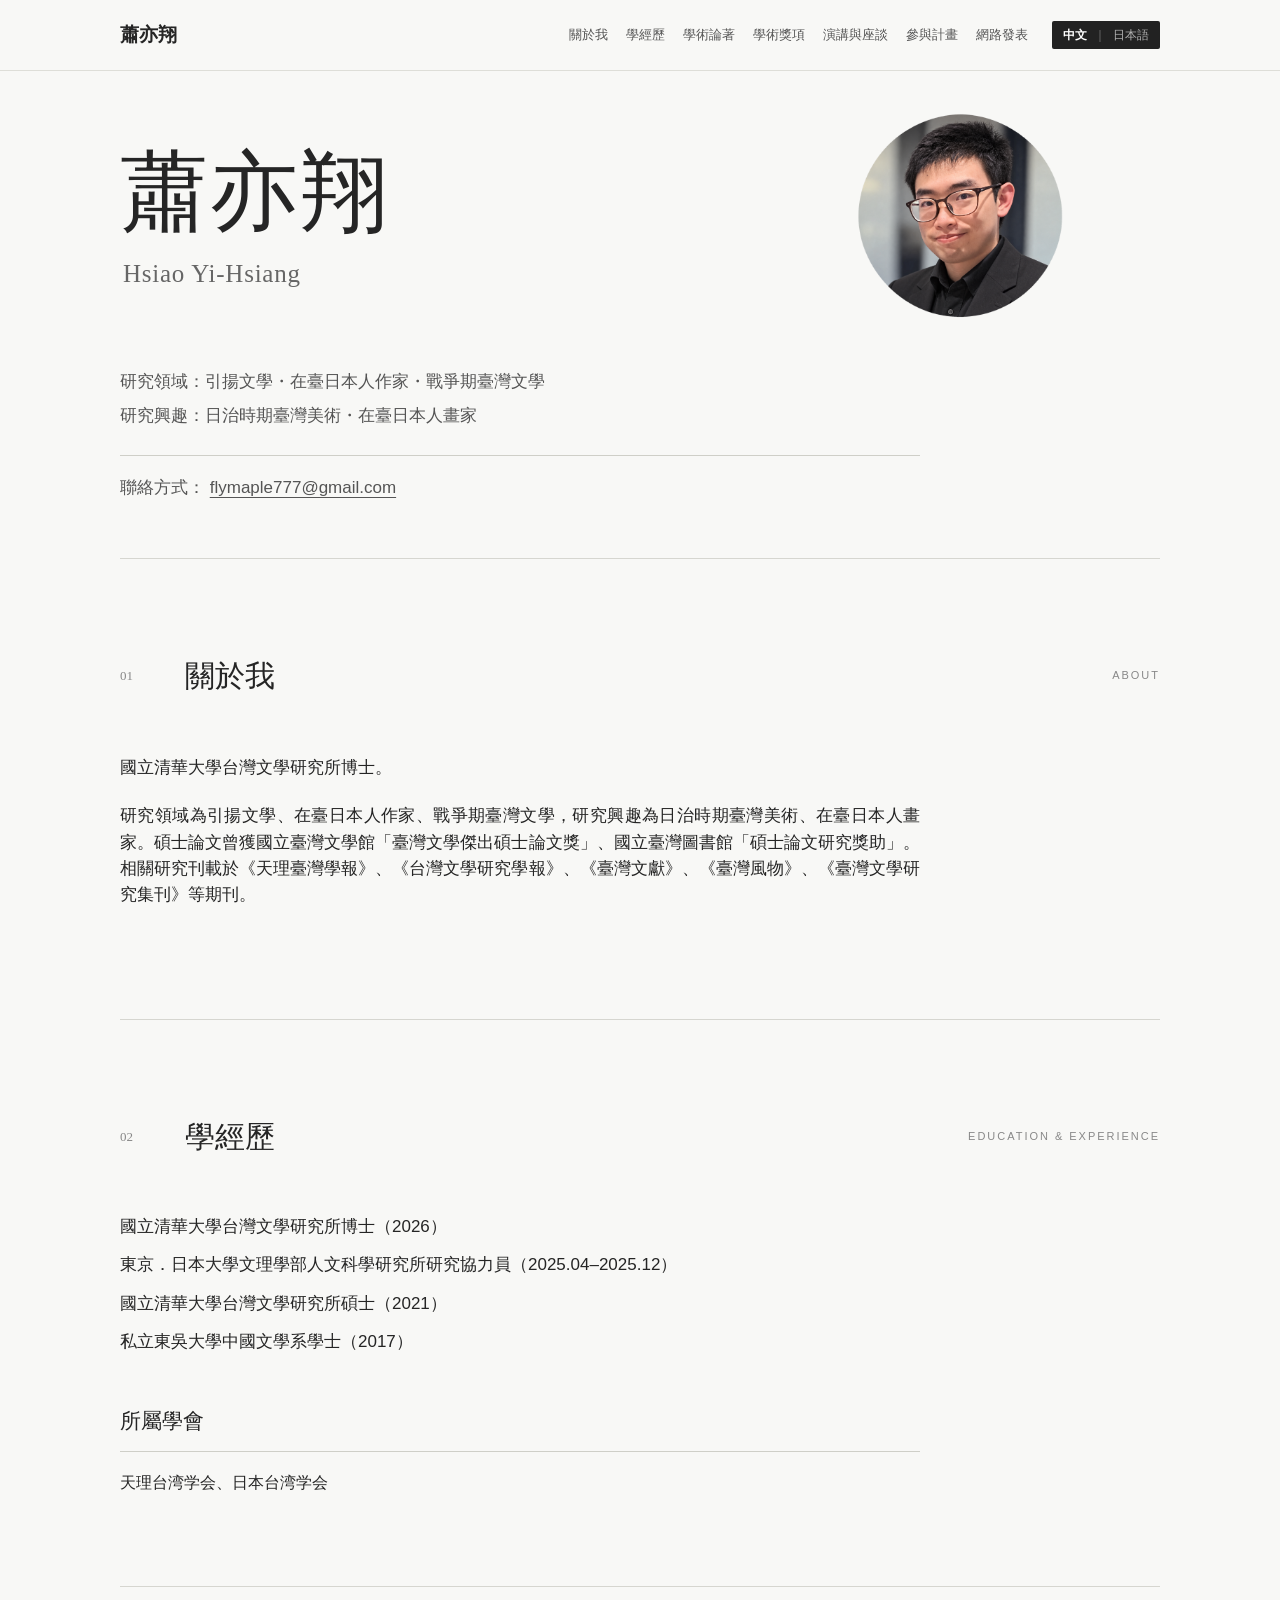
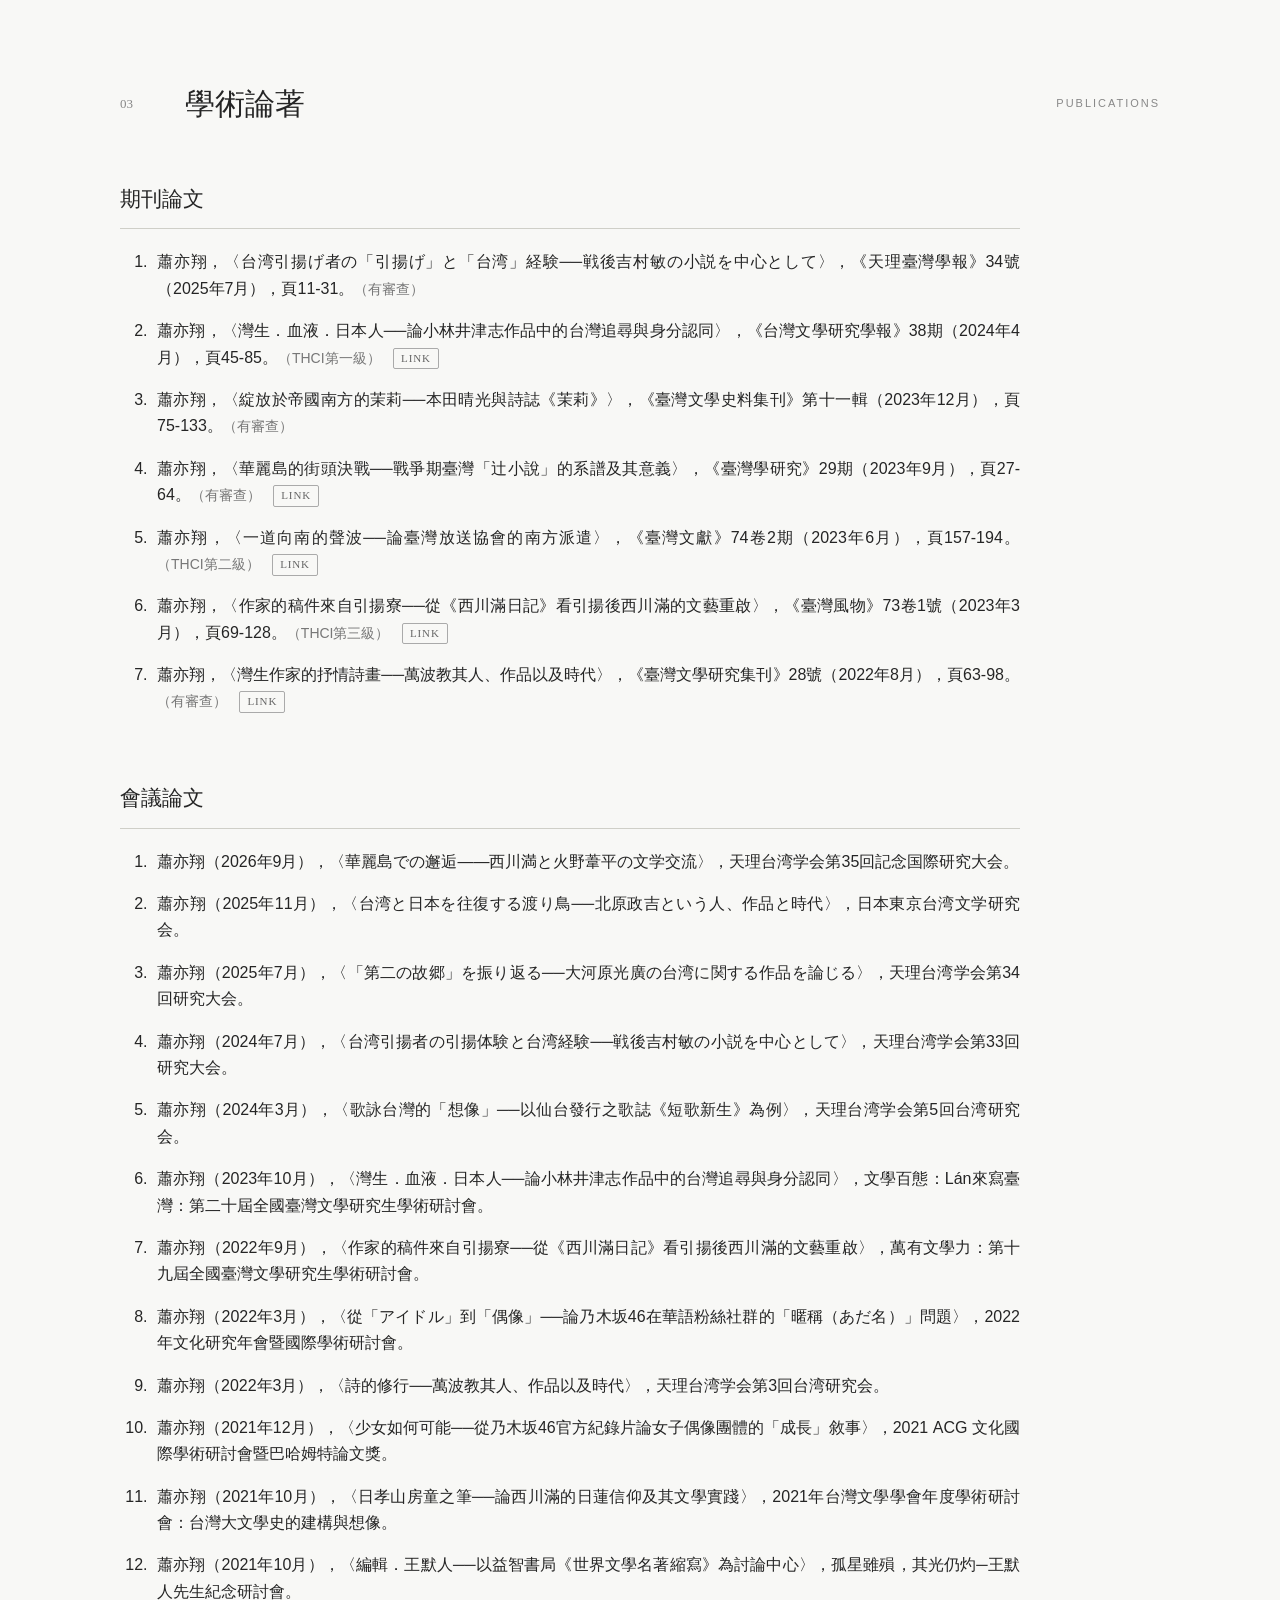
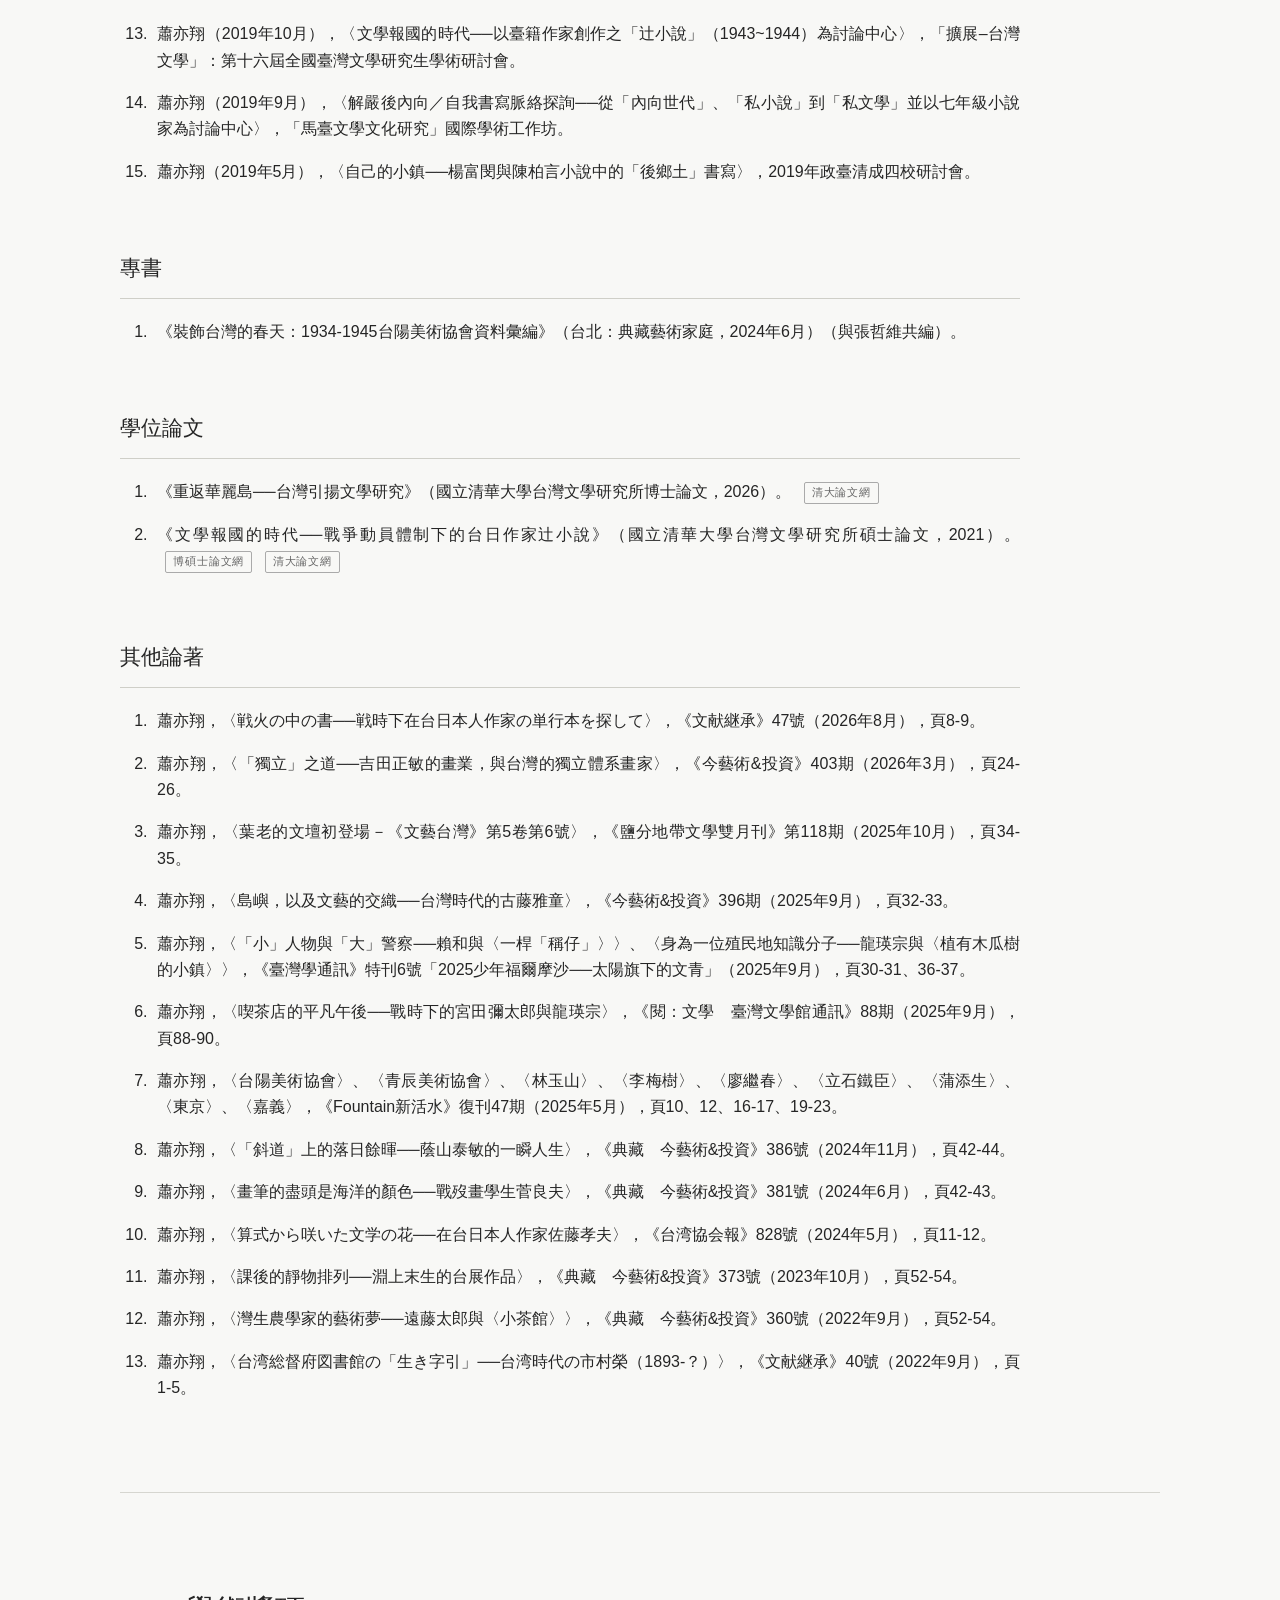
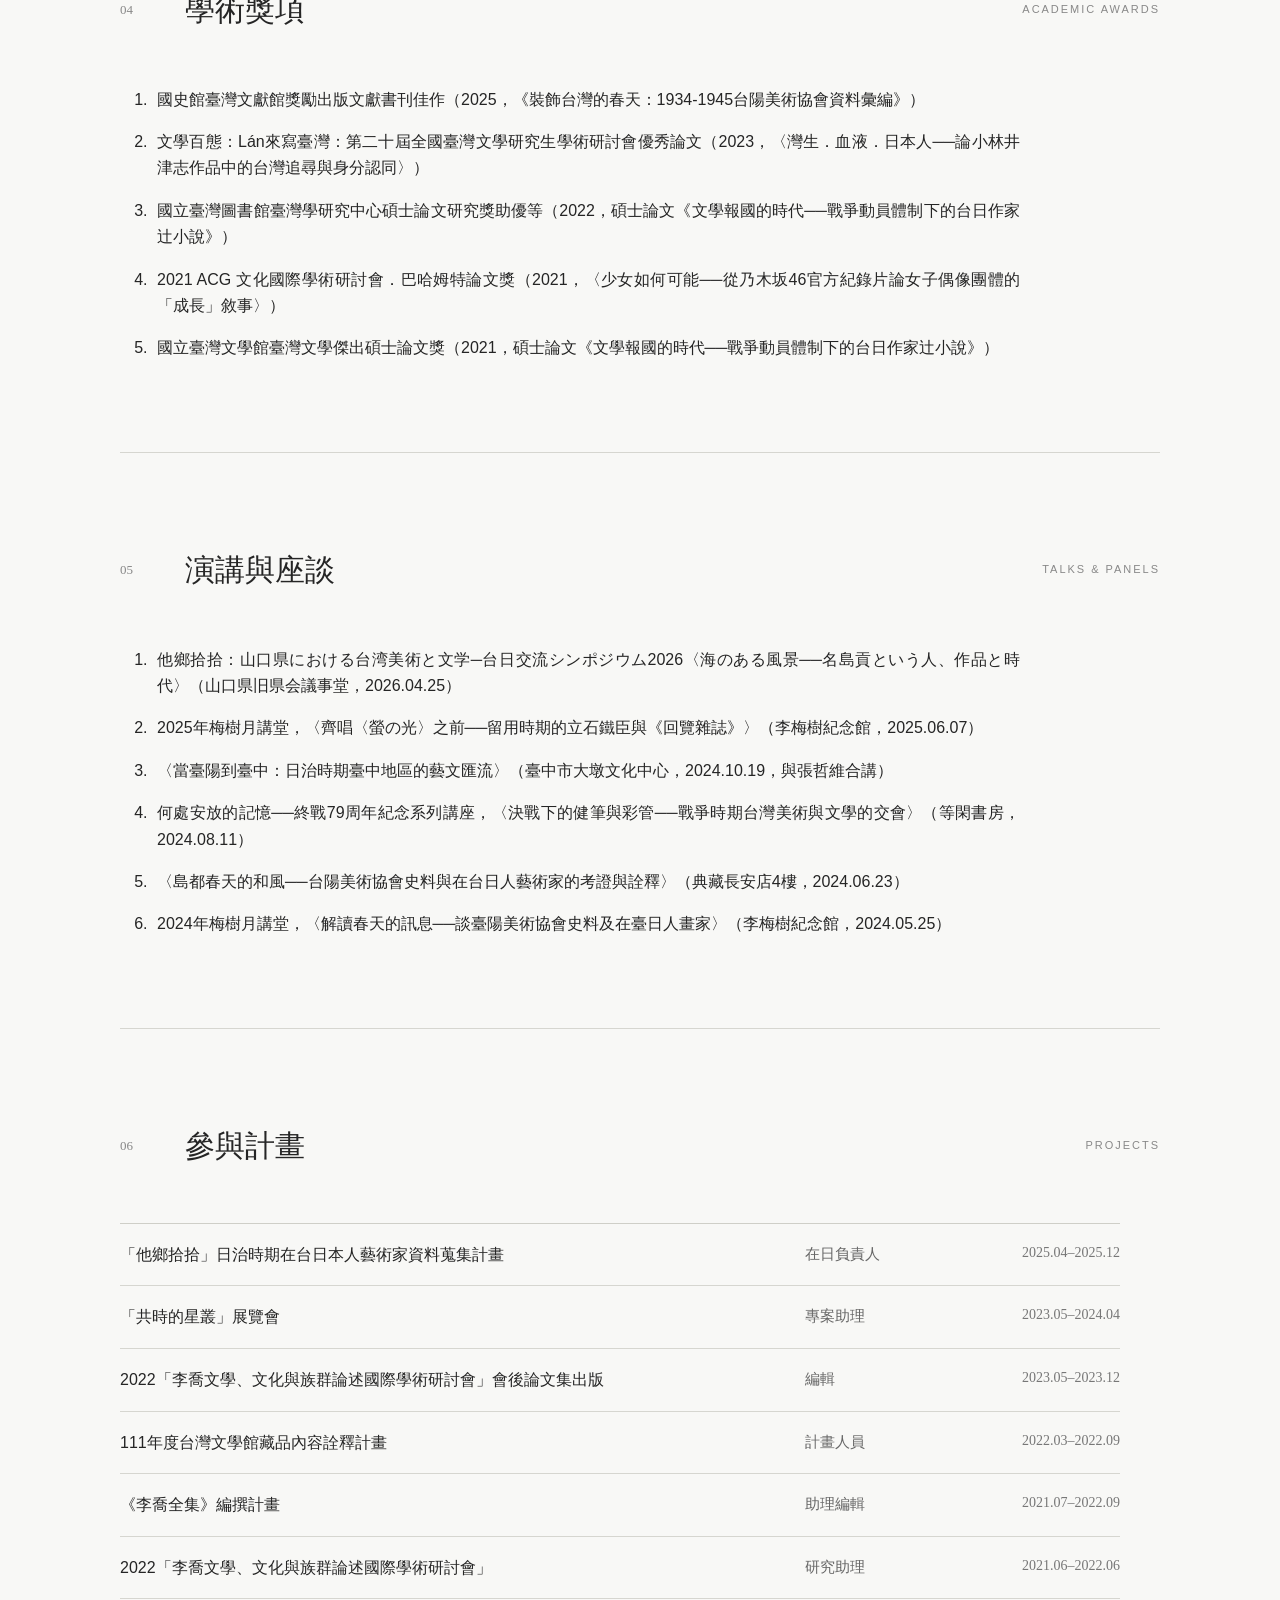
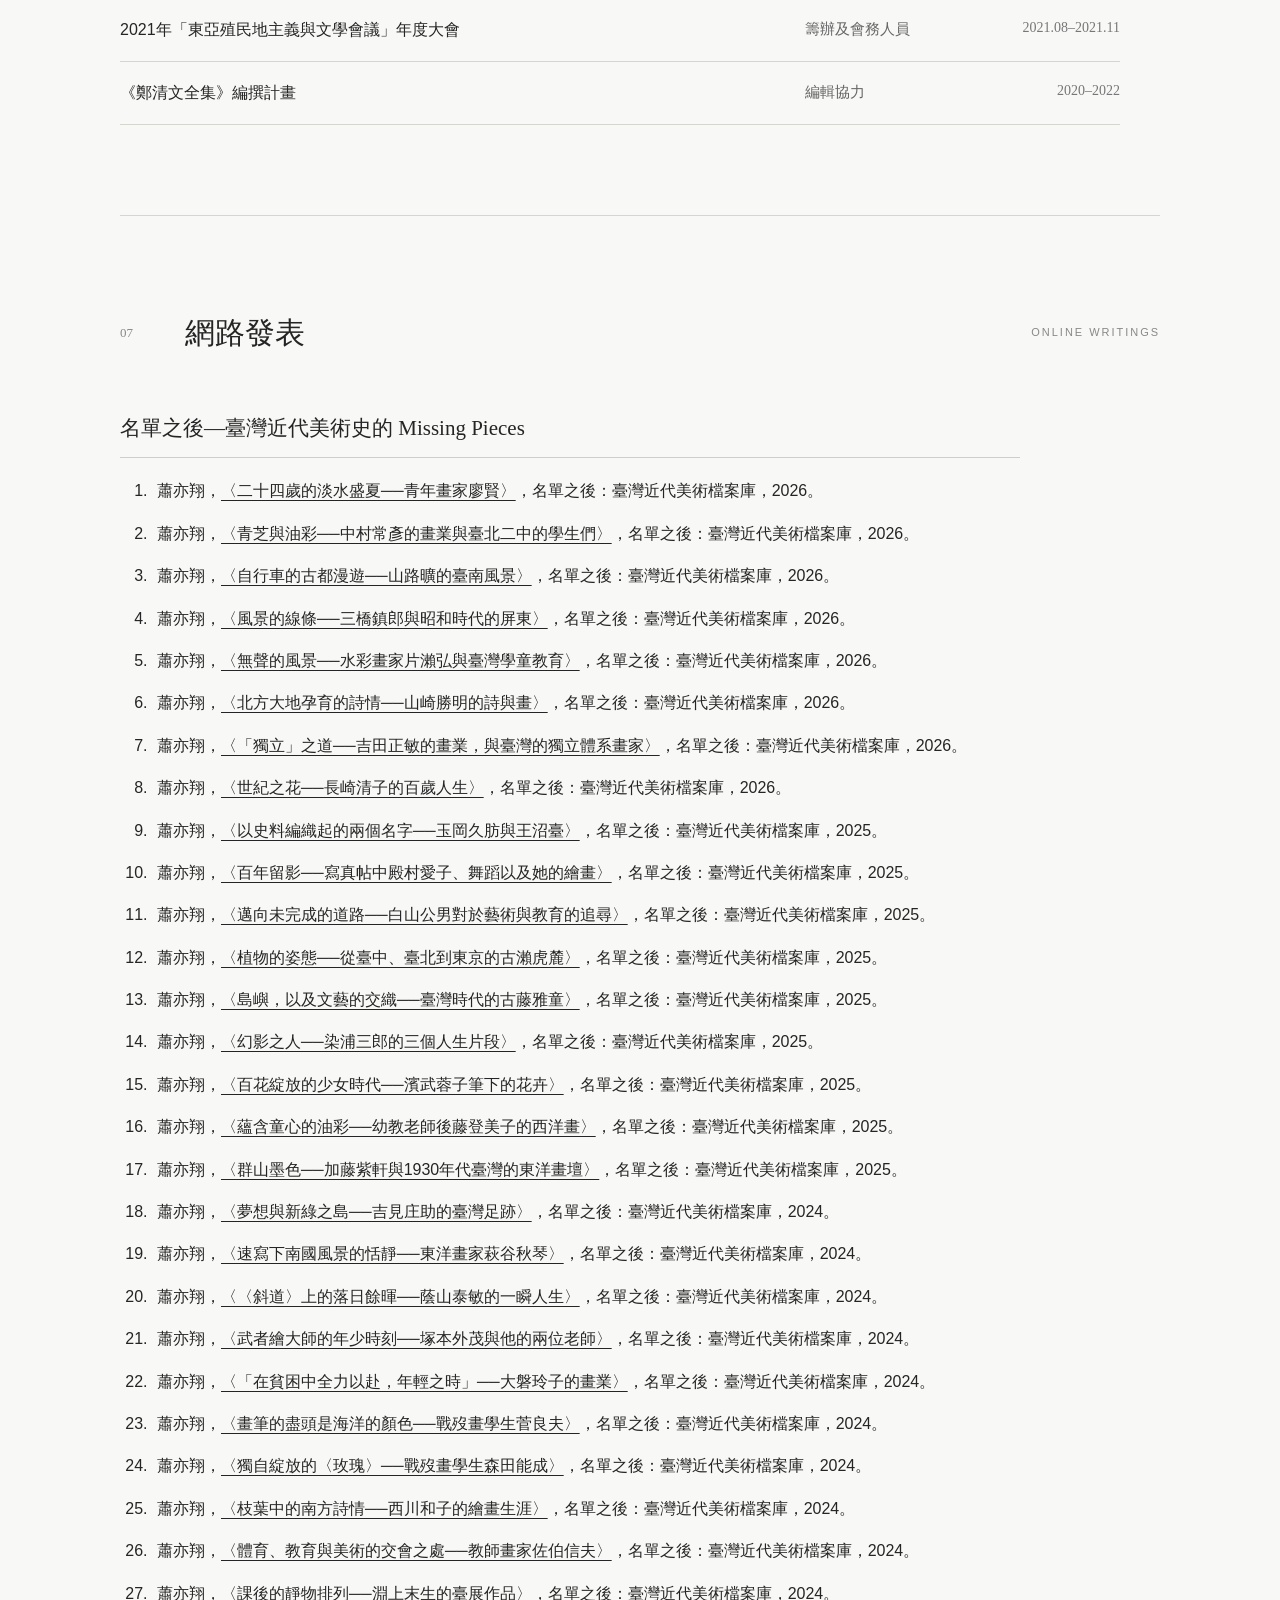
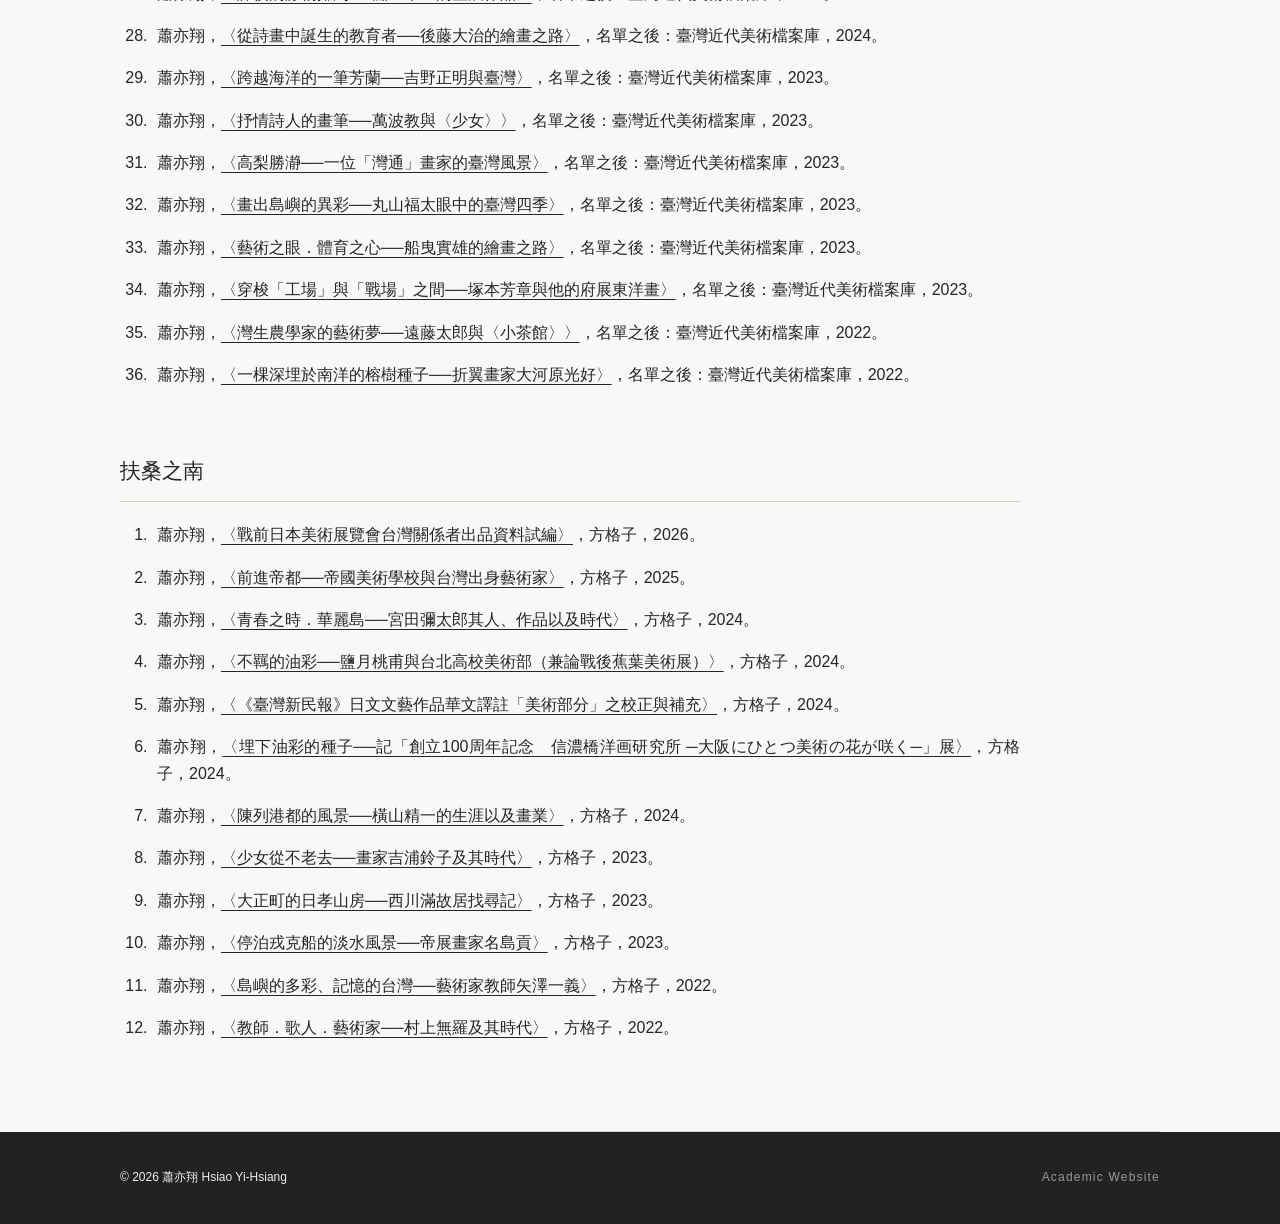
==== commit 0d4f9bbb: "Update index.html" ====
--- a/index.html
+++ b/index.html
@@ -199,9 +199,7 @@
 
                 <div class="membership-list">
 
-                    <p>天理台湾学会</p>
-
-                    <p>日本台湾学会</p>
+                    <p>天理台湾学会、日本台湾学会</p>
 
                 </div>
 
--- a/style.css
+++ b/style.css
@@ -1,7 +1,3 @@
-/* =========================
-   基本設定
-========================= */
-
 * {
     box-sizing: border-box;
 }
@@ -94,7 +90,7 @@
 
 
 /* =========================
-   頂端選單
+   頂端
 ========================= */
 
 .site-header {
@@ -139,11 +135,6 @@
     white-space: nowrap;
 }
 
-
-/* =========================
-   頂端右側
-========================= */
-
 .header-actions {
     display: flex;
 
@@ -156,11 +147,6 @@
     margin-left: auto;
 }
 
-
-/* =========================
-   導覽選單
-========================= */
-
 .navigation {
     display: flex;
 
@@ -238,7 +224,7 @@
 
 
 /* =========================
-   主要內容
+   主體
 ========================= */
 
 main {
@@ -267,11 +253,6 @@
 
     border-bottom: 1px solid #d6d6d0;
 }
-
-
-/* =========================
-   首頁姓名與照片
-========================= */
 
 .hero-top {
     width: 100%;
@@ -416,7 +397,7 @@
 
 
 /* =========================
-   各主要區塊
+   主要區塊
 ========================= */
 
 .section {
@@ -491,11 +472,6 @@
     margin-bottom: 20px;
 }
 
-
-/* =========================
-   關於我
-========================= */
-
 .about-content {
     margin-left: 0;
 }
@@ -537,6 +513,48 @@
 
 
 /* =========================
+   所屬學會
+========================= */
+
+.membership-block {
+    max-width: 800px;
+
+    margin-top: 48px;
+}
+
+.membership-block h3 {
+    margin: 0 0 18px 0;
+
+    padding-bottom: 10px;
+
+    border-bottom: 1px solid #cfcfc8;
+
+    font-family:
+        "Noto Serif TC",
+        "PMingLiU",
+        serif;
+
+    font-size: 21px;
+
+    font-weight: 500;
+}
+
+.membership-list {
+    font-size: 16px;
+
+    line-height: 1.6;
+}
+
+.membership-list p {
+    margin: 0 0 8px 0;
+}
+
+.membership-list p:last-child {
+    margin-bottom: 0;
+}
+
+
+/* =========================
    學術論著
 ========================= */
 
@@ -599,7 +617,7 @@
 
 
 /* =========================
-   學術獎項 ＋ 演講與座談
+   獎項／演講
 ========================= */
 
 .simple-list,
@@ -862,6 +880,18 @@
 
     .education-list {
         font-size: 16px;
+    }
+
+    .membership-block {
+        margin-top: 38px;
+    }
+
+    .membership-block h3 {
+        font-size: 20px;
+    }
+
+    .membership-list {
+        font-size: 15px;
     }
 
     .publication-category {
@@ -961,7 +991,8 @@
 html[lang="ja"] .site-title,
 html[lang="ja"] .hero-name h1,
 html[lang="ja"] .section-title h2,
-html[lang="ja"] .publication-category h3 {
+html[lang="ja"] .publication-category h3,
+html[lang="ja"] .membership-block h3 {
     font-family:
         "Noto Serif JP",
         "Noto Serif TC",
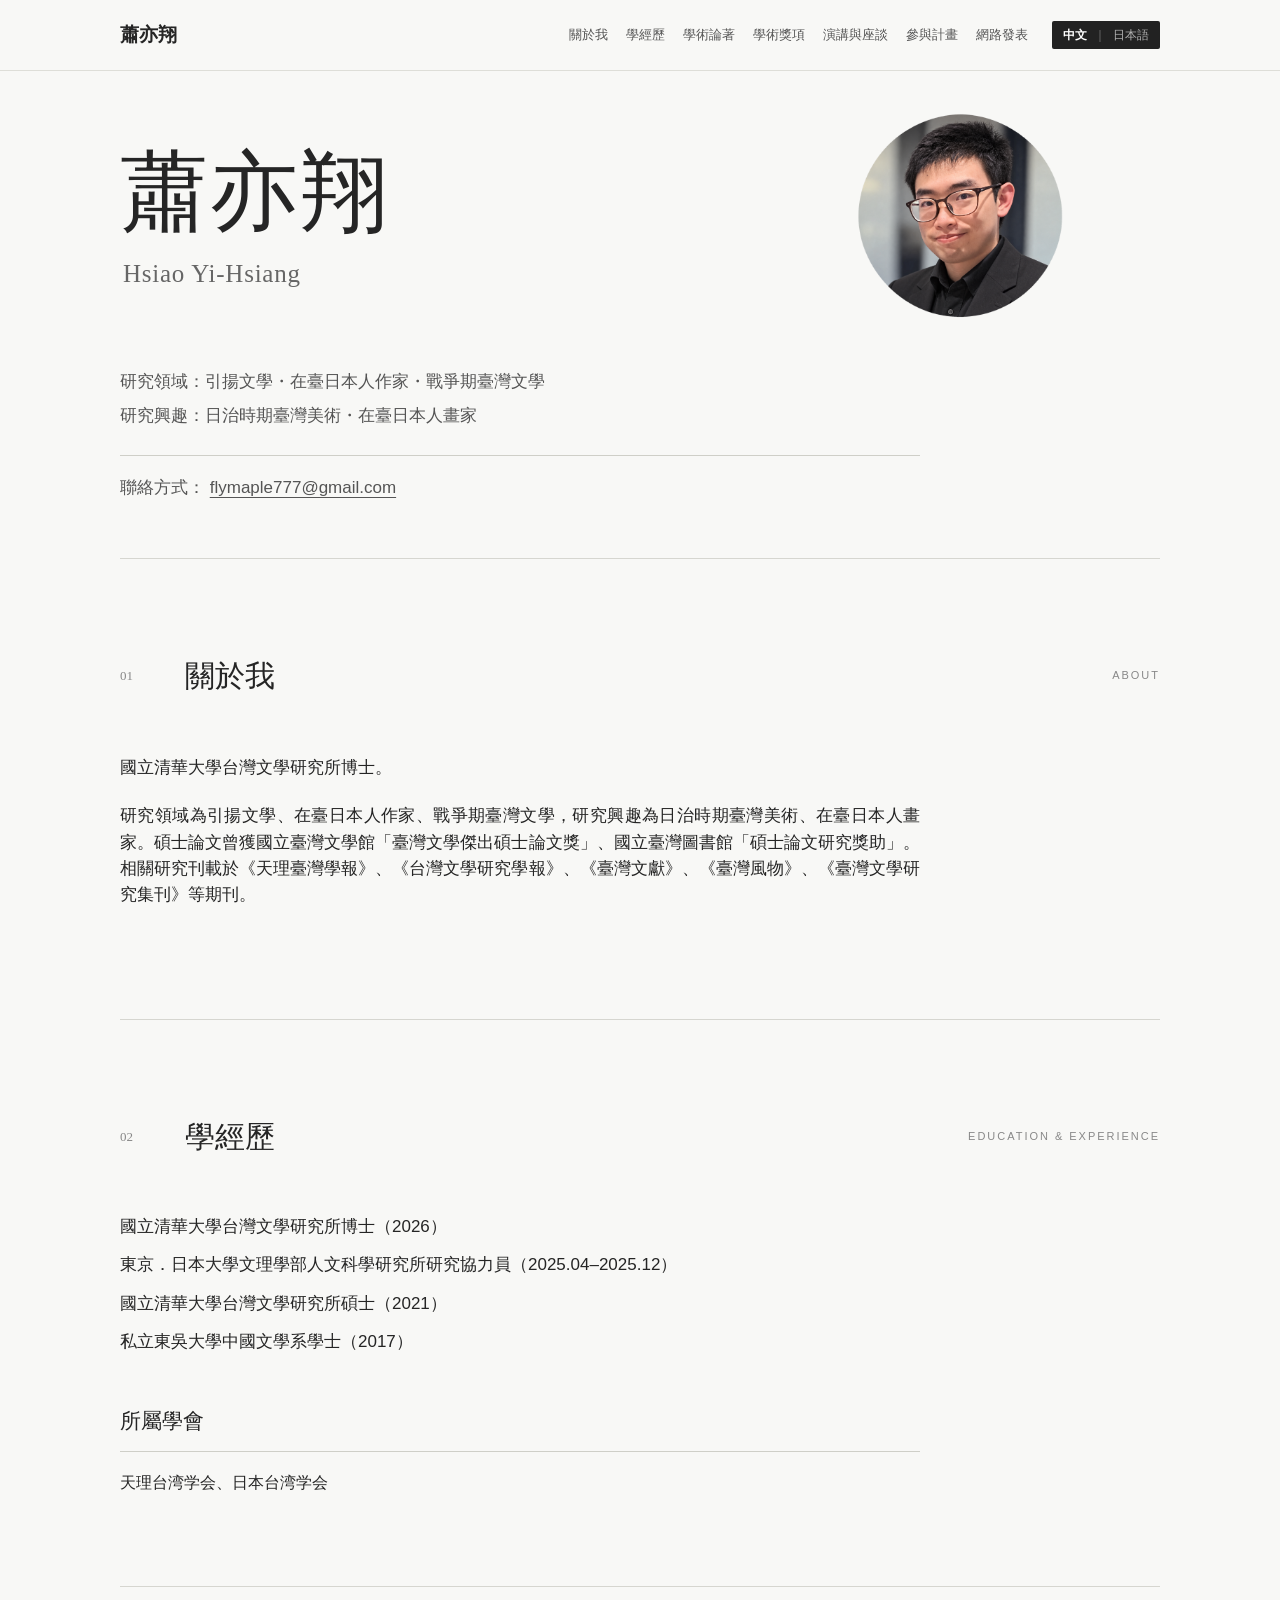
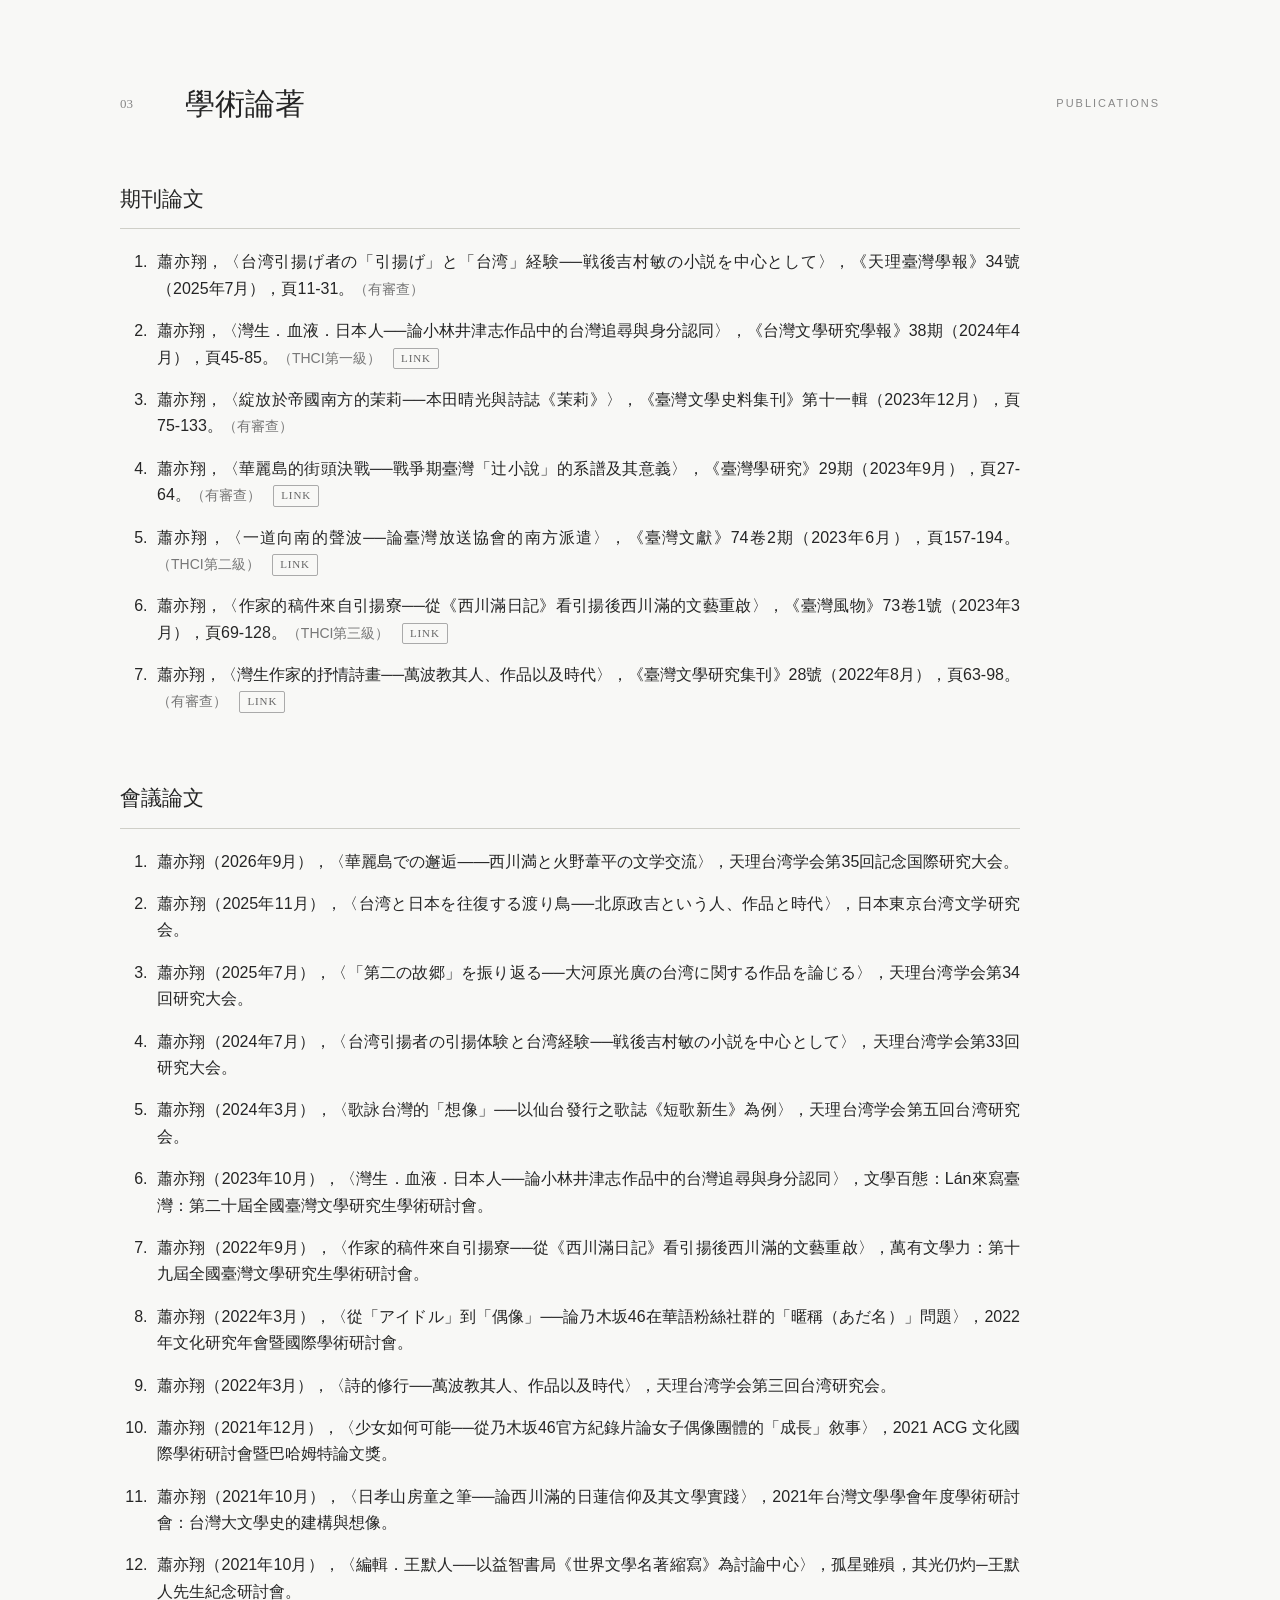
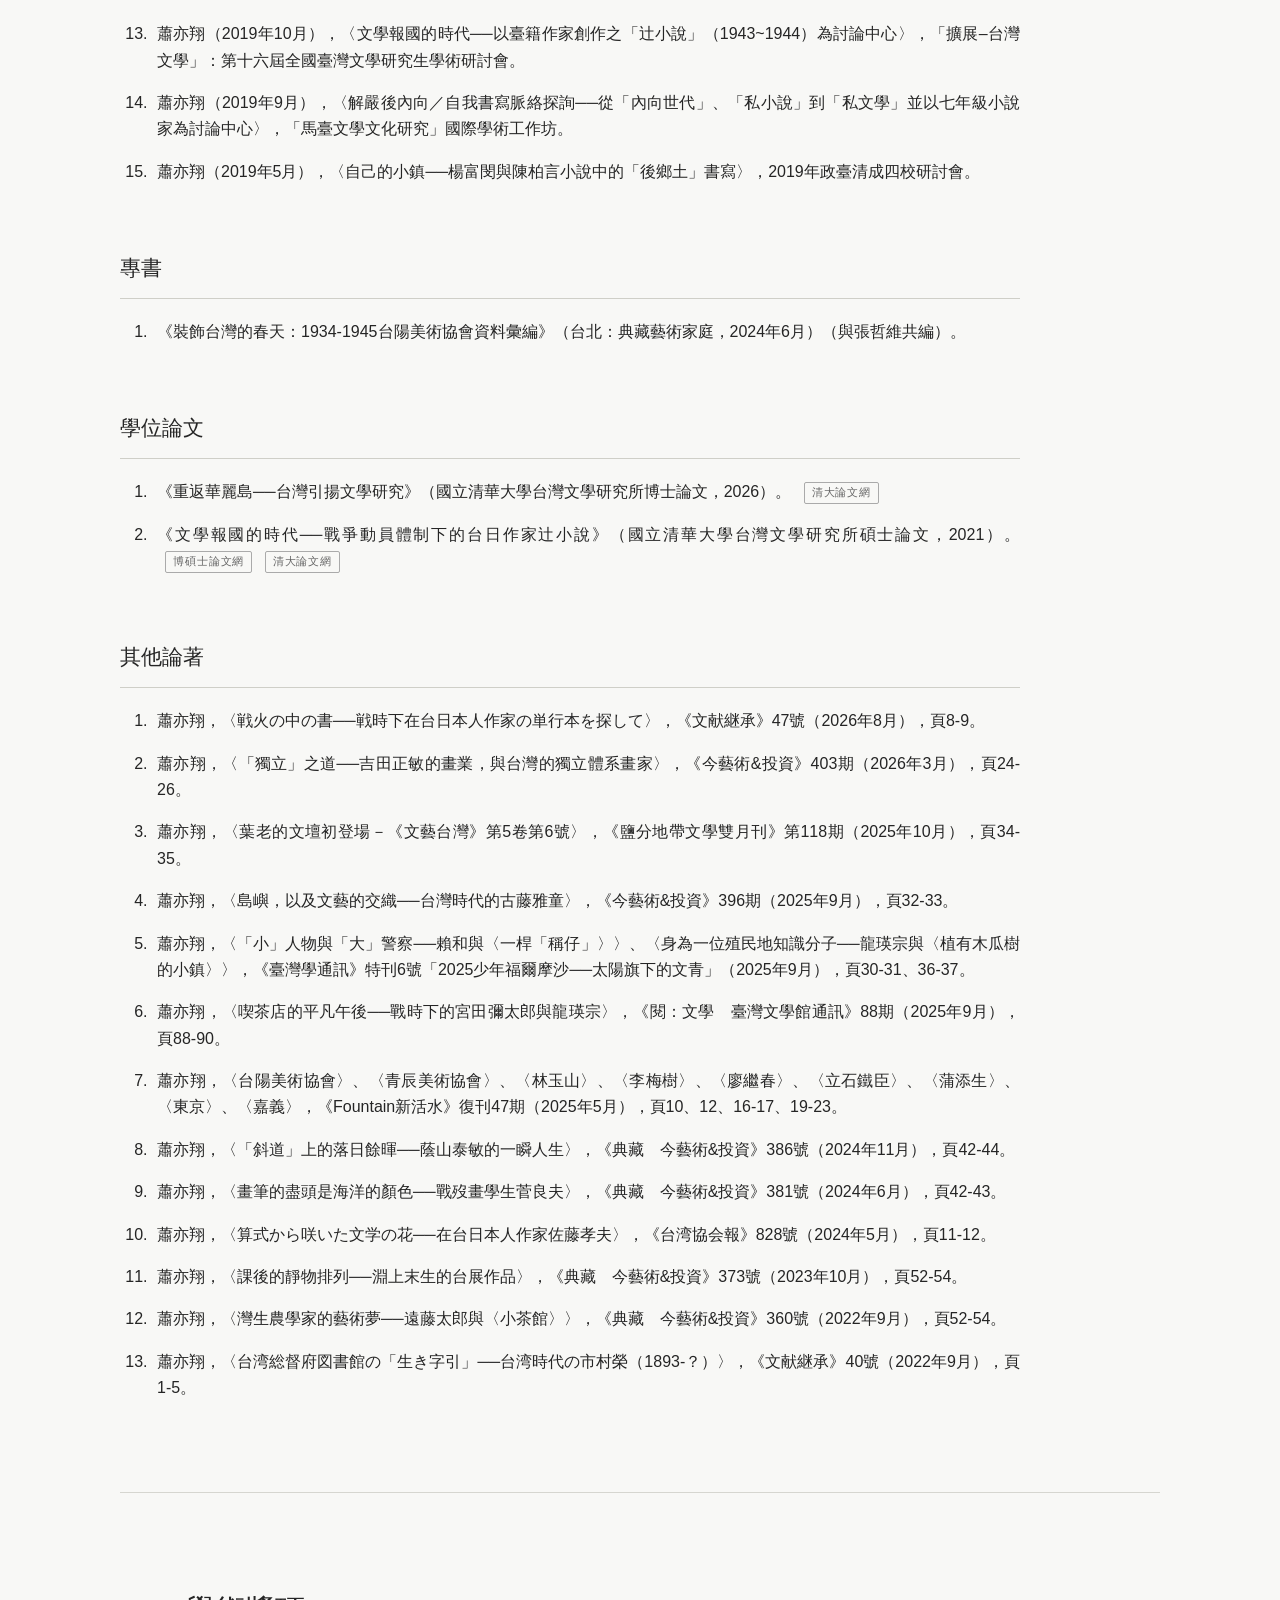
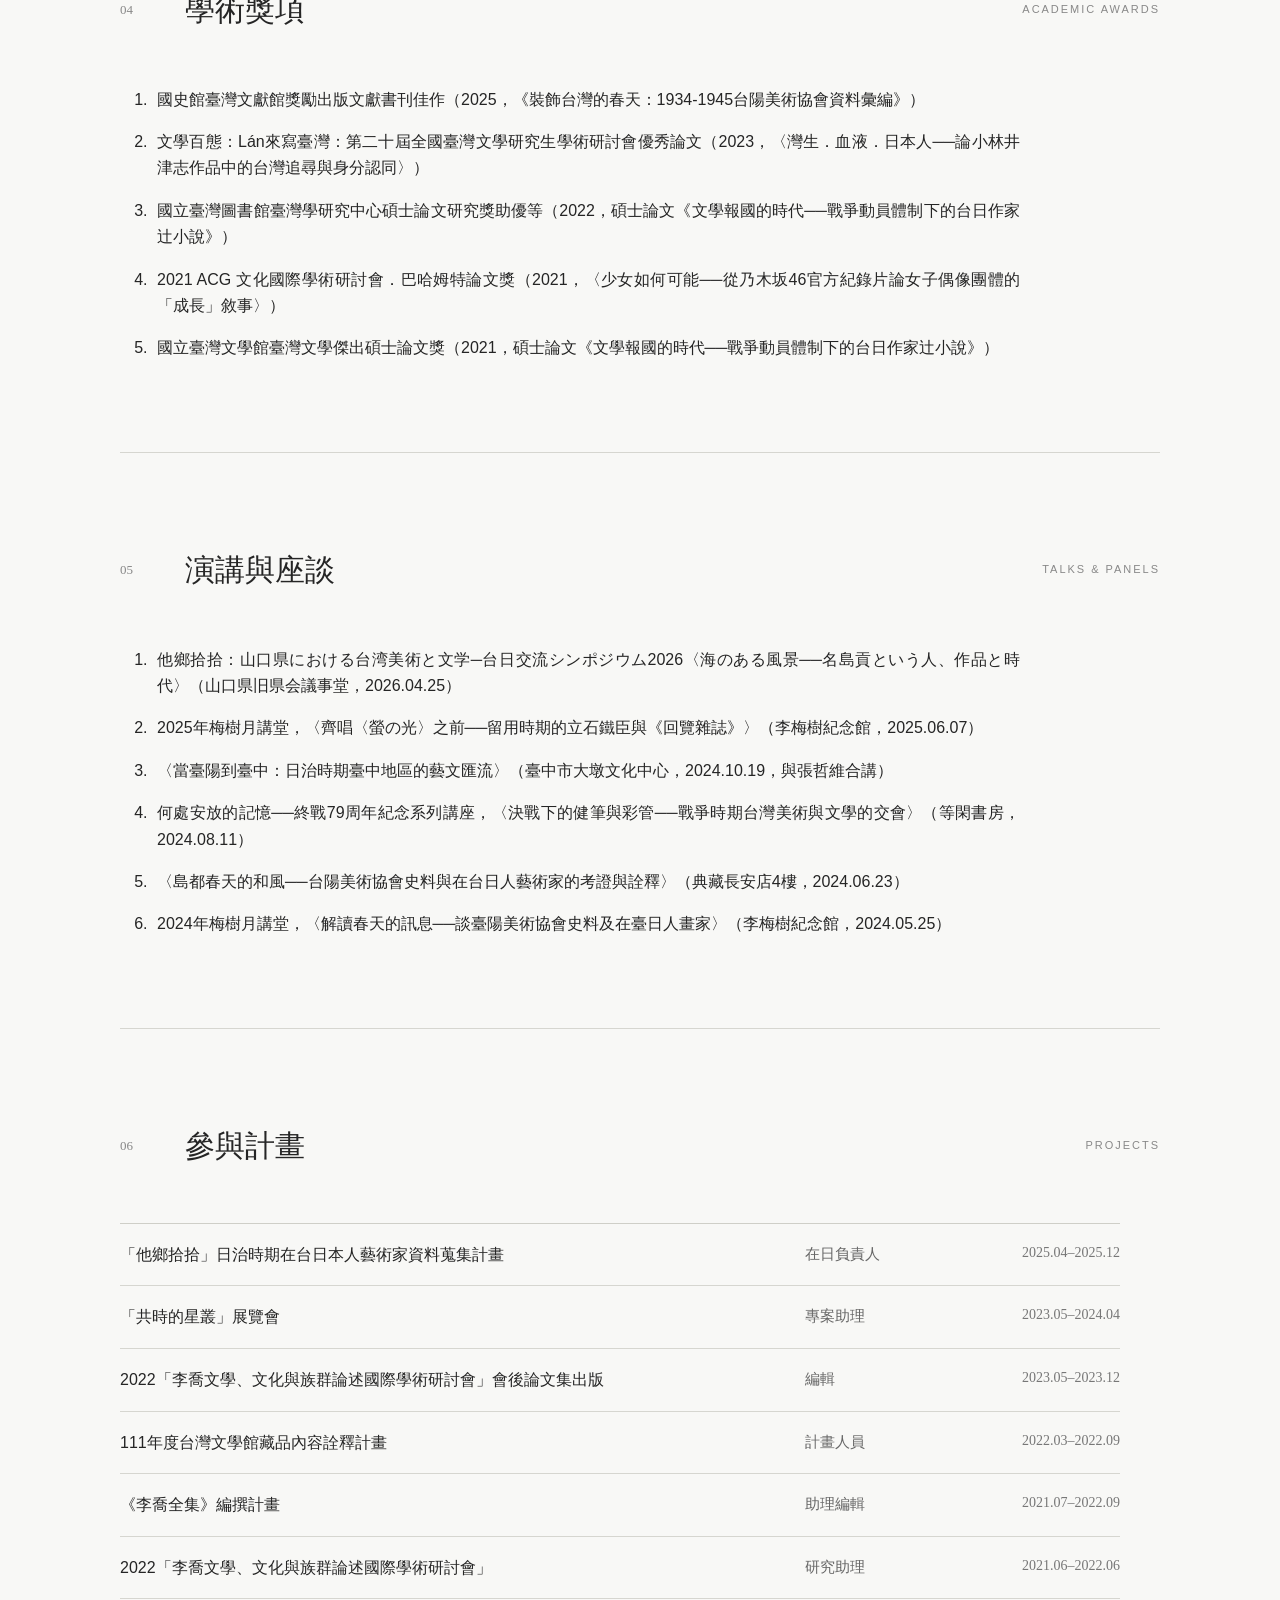
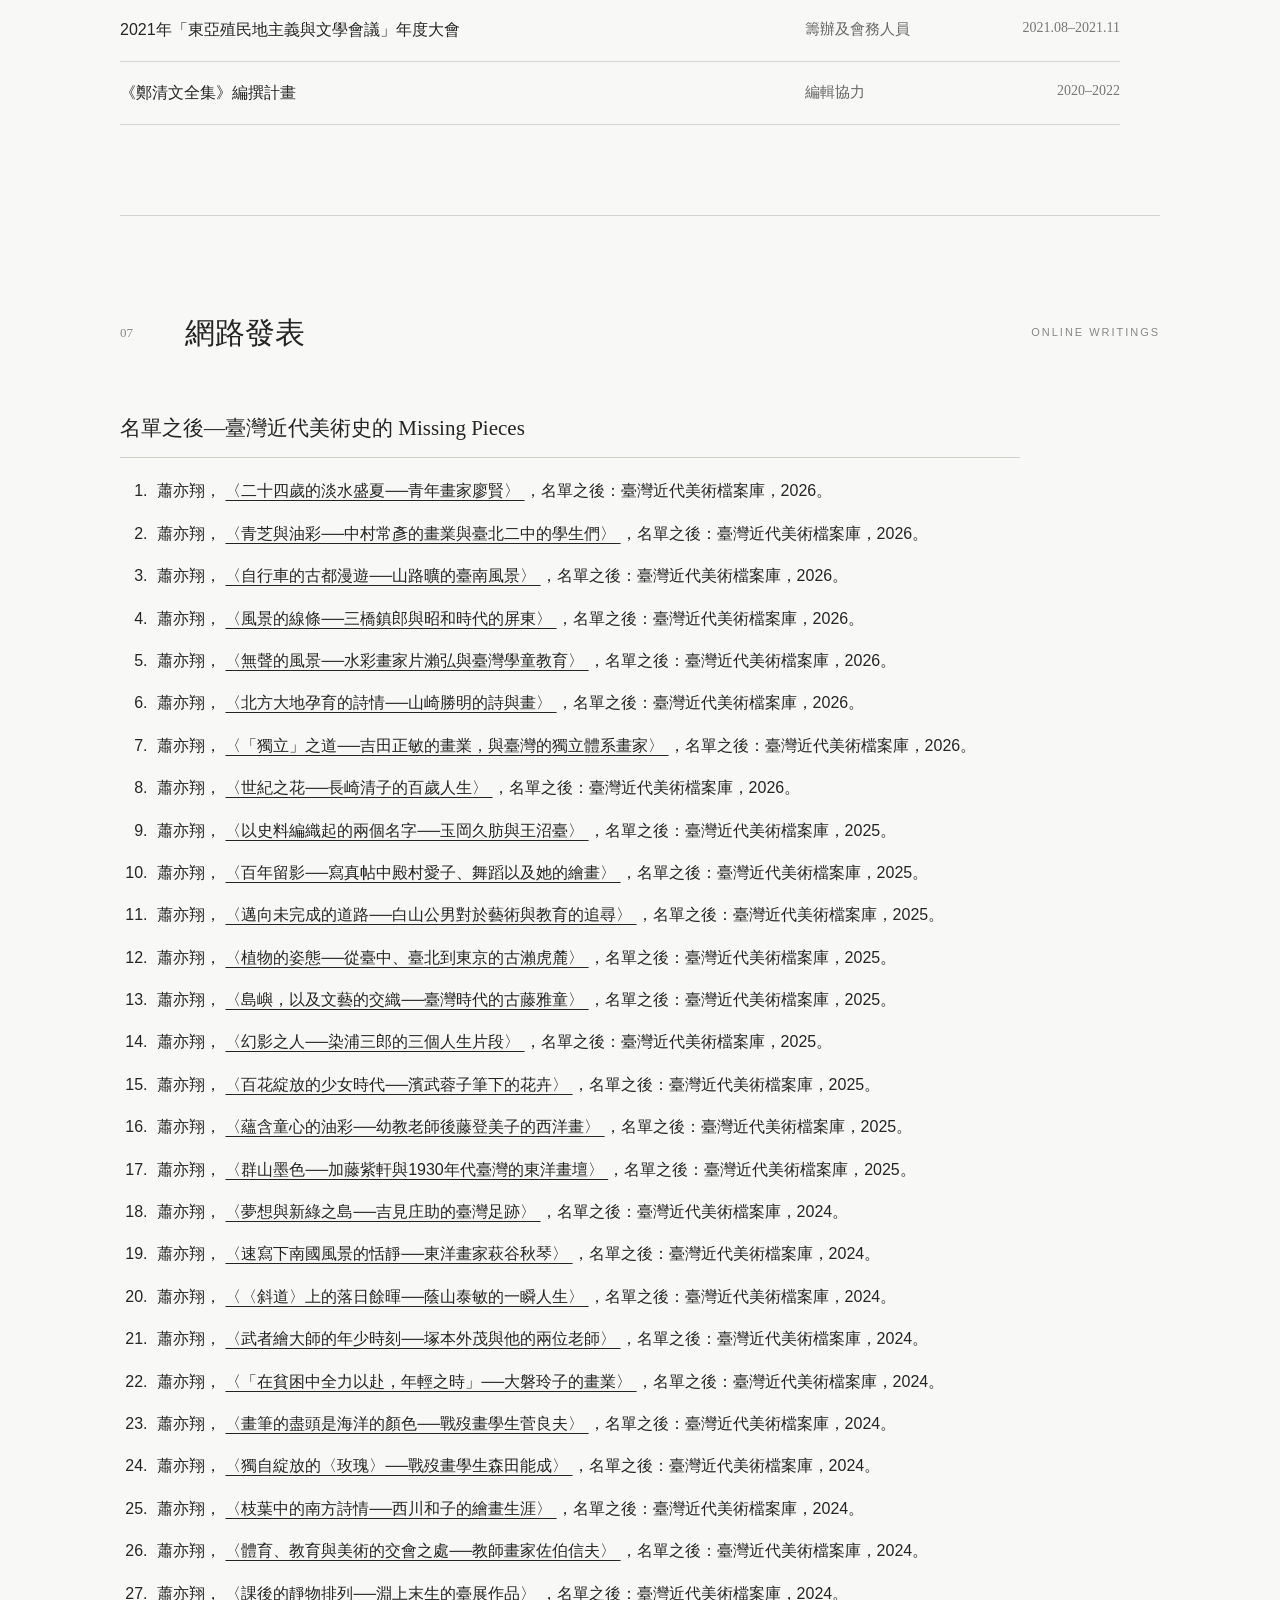
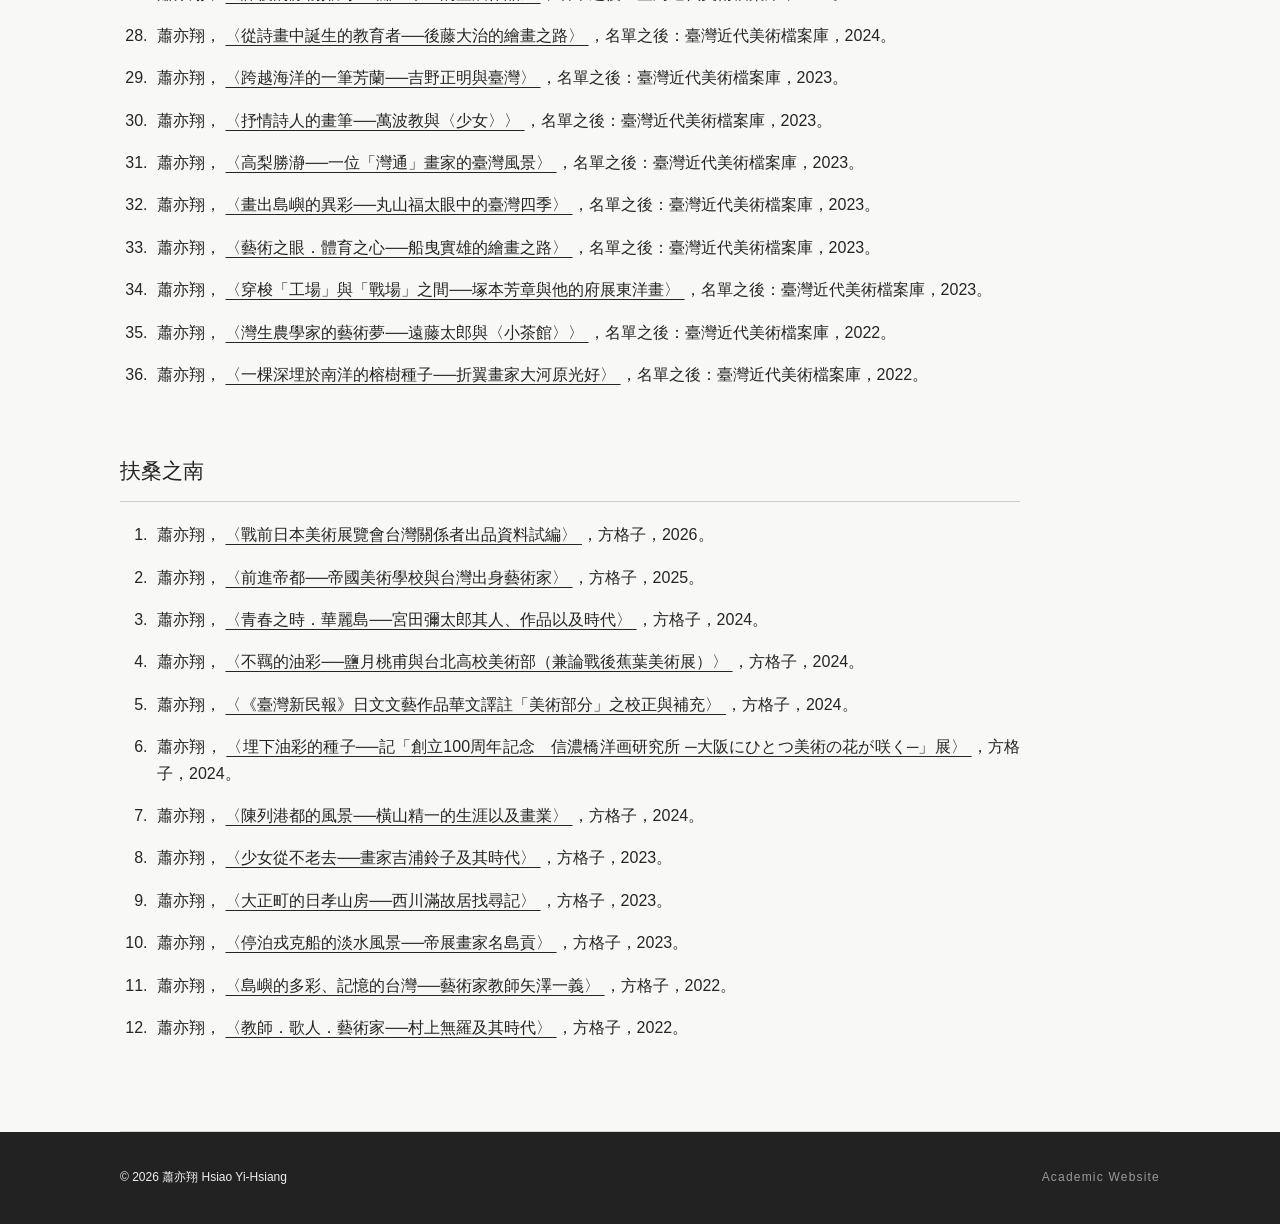
==== commit f39b3748: "Update index.html" ====
--- a/index.html
+++ b/index.html
@@ -10,6 +10,23 @@
 
     <meta name="description"
           content="蕭亦翔（Hsiao Yi-Hsiang）的個人學術網站。研究領域包括引揚文學、在臺日本人作家與戰爭期臺灣文學，研究興趣包括日治時期臺灣美術及在臺日本人畫家。">
+
+
+    <!-- Google tag (gtag.js) -->
+    <script async src="https://www.googletagmanager.com/gtag/js?id=G-X85E4WRVP9"></script>
+
+    <script>
+        window.dataLayer = window.dataLayer || [];
+
+        function gtag() {
+            dataLayer.push(arguments);
+        }
+
+        gtag('js', new Date());
+
+        gtag('config', 'G-X85E4WRVP9');
+    </script>
+
 
     <link rel="canonical"
           href="https://hsiaoyihsiang.github.io/">
@@ -39,6 +56,7 @@
             <div class="site-title">
                 <a href="#top">蕭亦翔</a>
             </div>
+
 
             <div class="header-actions">
 
@@ -52,6 +70,7 @@
                     <a href="#online">網路發表</a>
                 </nav>
 
+
                 <div class="language-switch"
                      aria-label="語言選擇">
 
@@ -84,6 +103,8 @@
     <main id="top">
 
 
+        <!-- 首頁 -->
+
         <section class="hero">
 
             <div class="hero-top">
@@ -108,6 +129,7 @@
 
             </div>
 
+
             <p class="hero-description">
                 研究領域：引揚文學・在臺日本人作家・戰爭期臺灣文學
             </p>
@@ -143,6 +165,7 @@
 
             </div>
 
+
             <div class="section-content about-content">
 
                 <p>
@@ -172,6 +195,7 @@
 
             </div>
 
+
             <div class="education-list">
 
                 <p>
@@ -198,9 +222,7 @@
                 <h3>所屬學會</h3>
 
                 <div class="membership-list">
-
                     <p>天理台湾学会、日本台湾学会</p>
-
                 </div>
 
             </div>
@@ -222,6 +244,8 @@
 
             </div>
 
+
+            <!-- 期刊論文 -->
 
             <div class="publication-category">
 
@@ -292,6 +316,8 @@
             </div>
 
 
+            <!-- 會議論文 -->
+
             <div class="publication-category">
 
                 <h3>會議論文</h3>
@@ -315,7 +341,7 @@
                     </li>
 
                     <li>
-                        蕭亦翔（2024年3月），〈歌詠台灣的「想像」──以仙台發行之歌誌《短歌新生》為例〉，天理台湾学会第5回台湾研究会。
+                        蕭亦翔（2024年3月），〈歌詠台灣的「想像」──以仙台發行之歌誌《短歌新生》為例〉，天理台湾学会第五回台湾研究会。
                     </li>
 
                     <li>
@@ -331,7 +357,7 @@
                     </li>
 
                     <li>
-                        蕭亦翔（2022年3月），〈詩的修行──萬波教其人、作品以及時代〉，天理台湾学会第3回台湾研究会。
+                        蕭亦翔（2022年3月），〈詩的修行──萬波教其人、作品以及時代〉，天理台湾学会第三回台湾研究会。
                     </li>
 
                     <li>
@@ -363,6 +389,8 @@
             </div>
 
 
+            <!-- 專書 -->
+
             <div class="publication-category">
 
                 <h3>專書</h3>
@@ -377,6 +405,8 @@
 
             </div>
 
+
+            <!-- 學位論文 -->
 
             <div class="publication-category">
 
@@ -416,6 +446,8 @@
             </div>
 
 
+            <!-- 其他論著 -->
+
             <div class="publication-category">
 
                 <h3>其他論著</h3>
@@ -495,6 +527,7 @@
 
             </div>
 
+
             <div class="simple-list">
 
                 <ol>
@@ -540,6 +573,7 @@
 
             </div>
 
+
             <div class="talk-list">
 
                 <ol>
@@ -589,102 +623,142 @@
 
             </div>
 
+
             <div class="project-list">
 
                 <div class="project-item">
+
                     <div class="project-name">
                         「他鄉拾拾」日治時期在台日本人藝術家資料蒐集計畫
                     </div>
+
                     <div class="project-role">
                         在日負責人
                     </div>
+
                     <div class="project-date">
                         2025.04–2025.12
                     </div>
+
                 </div>
 
+
                 <div class="project-item">
+
                     <div class="project-name">
                         「共時的星叢」展覽會
                     </div>
+
                     <div class="project-role">
                         專案助理
                     </div>
+
                     <div class="project-date">
                         2023.05–2024.04
                     </div>
+
                 </div>
 
+
                 <div class="project-item">
+
                     <div class="project-name">
                         2022「李喬文學、文化與族群論述國際學術研討會」會後論文集出版
                     </div>
+
                     <div class="project-role">
                         編輯
                     </div>
+
                     <div class="project-date">
                         2023.05–2023.12
                     </div>
+
                 </div>
 
+
                 <div class="project-item">
+
                     <div class="project-name">
                         111年度台灣文學館藏品內容詮釋計畫
                     </div>
+
                     <div class="project-role">
                         計畫人員
                     </div>
+
                     <div class="project-date">
                         2022.03–2022.09
                     </div>
+
                 </div>
 
+
                 <div class="project-item">
+
                     <div class="project-name">
                         《李喬全集》編撰計畫
                     </div>
+
                     <div class="project-role">
                         助理編輯
                     </div>
+
                     <div class="project-date">
                         2021.07–2022.09
                     </div>
+
                 </div>
 
+
                 <div class="project-item">
+
                     <div class="project-name">
                         2022「李喬文學、文化與族群論述國際學術研討會」
                     </div>
+
                     <div class="project-role">
                         研究助理
                     </div>
+
                     <div class="project-date">
                         2021.06–2022.06
                     </div>
+
                 </div>
 
+
                 <div class="project-item">
+
                     <div class="project-name">
                         2021年「東亞殖民地主義與文學會議」年度大會
                     </div>
+
                     <div class="project-role">
                         籌辦及會務人員
                     </div>
+
                     <div class="project-date">
                         2021.08–2021.11
                     </div>
+
                 </div>
 
+
                 <div class="project-item">
+
                     <div class="project-name">
                         《鄭清文全集》編撰計畫
                     </div>
+
                     <div class="project-role">
                         編輯協力
                     </div>
+
                     <div class="project-date">
                         2020–2022
                     </div>
+
                 </div>
 
             </div>
@@ -713,77 +787,401 @@
 
                 <ol class="publication-list">
 
-                    <li>蕭亦翔，<a class="text-link" href="https://taifuten.com/story/【名單之後】二十四歲的淡水盛夏──青年畫家廖/" target="_blank" rel="noopener noreferrer">〈二十四歲的淡水盛夏──青年畫家廖賢〉</a>，名單之後：臺灣近代美術檔案庫，2026。</li>
-
-                    <li>蕭亦翔，<a class="text-link" href="https://taifuten.com/story/【名單之後】青芝與油彩──中村常彥的畫業與臺/" target="_blank" rel="noopener noreferrer">〈青芝與油彩──中村常彥的畫業與臺北二中的學生們〉</a>，名單之後：臺灣近代美術檔案庫，2026。</li>
-
-                    <li>蕭亦翔，<a class="text-link" href="https://taifuten.com/story/【名單之後】自行車的古都漫遊──山路曠的臺南/" target="_blank" rel="noopener noreferrer">〈自行車的古都漫遊──山路曠的臺南風景〉</a>，名單之後：臺灣近代美術檔案庫，2026。</li>
-
-                    <li>蕭亦翔，<a class="text-link" href="https://taifuten.com/story/【名單之後】風景的線條──三橋鎮郎與昭和時代/" target="_blank" rel="noopener noreferrer">〈風景的線條──三橋鎮郎與昭和時代的屏東〉</a>，名單之後：臺灣近代美術檔案庫，2026。</li>
-
-                    <li>蕭亦翔，<a class="text-link" href="https://taifuten.com/story/【名單之後】無聲的風景──水彩畫家片瀨弘與臺/" target="_blank" rel="noopener noreferrer">〈無聲的風景──水彩畫家片瀨弘與臺灣學童教育〉</a>，名單之後：臺灣近代美術檔案庫，2026。</li>
-
-                    <li>蕭亦翔，<a class="text-link" href="https://taifuten.com/story/【名單之後】北方大地孕育的詩情──山崎勝明的/" target="_blank" rel="noopener noreferrer">〈北方大地孕育的詩情──山崎勝明的詩與畫〉</a>，名單之後：臺灣近代美術檔案庫，2026。</li>
-
-                    <li>蕭亦翔，<a class="text-link" href="https://taifuten.com/story/【名單之後】「獨立」之道──吉田正敏的畫業，/" target="_blank" rel="noopener noreferrer">〈「獨立」之道──吉田正敏的畫業，與臺灣的獨立體系畫家〉</a>，名單之後：臺灣近代美術檔案庫，2026。</li>
-
-                    <li>蕭亦翔，<a class="text-link" href="https://taifuten.com/story/【名單之後】世紀之花──長崎清子的百歲人生/" target="_blank" rel="noopener noreferrer">〈世紀之花──長崎清子的百歲人生〉</a>，名單之後：臺灣近代美術檔案庫，2026。</li>
-
-                    <li>蕭亦翔，<a class="text-link" href="https://taifuten.com/story/【名單之後】以史料編織起的兩個名字──玉岡久/" target="_blank" rel="noopener noreferrer">〈以史料編織起的兩個名字──玉岡久肪與王沼臺〉</a>，名單之後：臺灣近代美術檔案庫，2025。</li>
-
-                    <li>蕭亦翔，<a class="text-link" href="https://taifuten.com/story/【名單之後】百年留影──寫真帖中的殿村愛子、/" target="_blank" rel="noopener noreferrer">〈百年留影──寫真帖中殿村愛子、舞蹈以及她的繪畫〉</a>，名單之後：臺灣近代美術檔案庫，2025。</li>
-
-                    <li>蕭亦翔，<a class="text-link" href="https://taifuten.com/story/【名單之後】邁向未完成的道路──白山公男對於/" target="_blank" rel="noopener noreferrer">〈邁向未完成的道路──白山公男對於藝術與教育的追尋〉</a>，名單之後：臺灣近代美術檔案庫，2025。</li>
-
-                    <li>蕭亦翔，<a class="text-link" href="https://taifuten.com/story/【名單之後】植物的姿態──從臺中、臺北到東京/" target="_blank" rel="noopener noreferrer">〈植物的姿態──從臺中、臺北到東京的古瀨虎麓〉</a>，名單之後：臺灣近代美術檔案庫，2025。</li>
-
-                    <li>蕭亦翔，<a class="text-link" href="https://taifuten.com/story/【名單之後】島嶼，以及文藝的交織──臺灣時代/" target="_blank" rel="noopener noreferrer">〈島嶼，以及文藝的交織──臺灣時代的古藤雅童〉</a>，名單之後：臺灣近代美術檔案庫，2025。</li>
-
-                    <li>蕭亦翔，<a class="text-link" href="https://taifuten.com/story/【名單之後】幻影之人──染浦三郎的三個人生片/" target="_blank" rel="noopener noreferrer">〈幻影之人──染浦三郎的三個人生片段〉</a>，名單之後：臺灣近代美術檔案庫，2025。</li>
-
-                    <li>蕭亦翔，<a class="text-link" href="https://taifuten.com/story/【名單之後】百花綻放的少女時代──濱武蓉子筆/" target="_blank" rel="noopener noreferrer">〈百花綻放的少女時代──濱武蓉子筆下的花卉〉</a>，名單之後：臺灣近代美術檔案庫，2025。</li>
-
-                    <li>蕭亦翔，<a class="text-link" href="https://taifuten.com/story/【名單之後】蘊含童心的油彩──幼教老師後藤登/" target="_blank" rel="noopener noreferrer">〈蘊含童心的油彩──幼教老師後藤登美子的西洋畫〉</a>，名單之後：臺灣近代美術檔案庫，2025。</li>
-
-                    <li>蕭亦翔，<a class="text-link" href="https://taifuten.com/story/【名單之後】群山墨色──加藤紫軒與1930年代臺灣/" target="_blank" rel="noopener noreferrer">〈群山墨色──加藤紫軒與1930年代臺灣的東洋畫壇〉</a>，名單之後：臺灣近代美術檔案庫，2025。</li>
-
-                    <li>蕭亦翔，<a class="text-link" href="https://taifuten.com/story/【名單之後】夢想與新綠之島──吉見庄助的臺灣/" target="_blank" rel="noopener noreferrer">〈夢想與新綠之島──吉見庄助的臺灣足跡〉</a>，名單之後：臺灣近代美術檔案庫，2024。</li>
-
-                    <li>蕭亦翔，<a class="text-link" href="https://taifuten.com/story/【名單之後】速寫下南國風景的恬靜──東洋畫家/" target="_blank" rel="noopener noreferrer">〈速寫下南國風景的恬靜──東洋畫家萩谷秋琴〉</a>，名單之後：臺灣近代美術檔案庫，2024。</li>
-
-                    <li>蕭亦翔，<a class="text-link" href="https://taifuten.com/story/【名單之後】〈斜道〉上的落日餘暉──蔭山泰敏/" target="_blank" rel="noopener noreferrer">〈〈斜道〉上的落日餘暉──蔭山泰敏的一瞬人生〉</a>，名單之後：臺灣近代美術檔案庫，2024。</li>
-
-                    <li>蕭亦翔，<a class="text-link" href="https://taifuten.com/story/【名單之後】武者繪大師的年少時刻──塚本外茂/" target="_blank" rel="noopener noreferrer">〈武者繪大師的年少時刻──塚本外茂與他的兩位老師〉</a>，名單之後：臺灣近代美術檔案庫，2024。</li>
-
-                    <li>蕭亦翔，<a class="text-link" href="https://taifuten.com/story/【名單之後】「在貧困中全力以赴，年輕之時」─/" target="_blank" rel="noopener noreferrer">〈「在貧困中全力以赴，年輕之時」──大磐玲子的畫業〉</a>，名單之後：臺灣近代美術檔案庫，2024。</li>
-
-                    <li>蕭亦翔，<a class="text-link" href="https://taifuten.com/story/【名單之後】畫筆的盡頭是海洋的顏色──戰歿畫/" target="_blank" rel="noopener noreferrer">〈畫筆的盡頭是海洋的顏色──戰歿畫學生菅良夫〉</a>，名單之後：臺灣近代美術檔案庫，2024。</li>
-
-                    <li>蕭亦翔，<a class="text-link" href="https://taifuten.com/story/%E3%80%90%E5%90%8D%E5%96%AE%E4%B9%8B%E5%BE%8C%E3%80%91%E7%8D%A8%E8%87%AA%E7%B6%BB%E6%94%BE%E7%9A%84%E3%80%88%E7%8E%AB%E7%91%B0%E3%80%89%E2%94%80%E2%94%80%E6%88%B0%E6%AD%BF%E7%95%AB%E5%AD%B8%E7%94%9F/" target="_blank" rel="noopener noreferrer">〈獨自綻放的〈玫瑰〉──戰歿畫學生森田能成〉</a>，名單之後：臺灣近代美術檔案庫，2024。</li>
-
-                    <li>蕭亦翔，<a class="text-link" href="https://taifuten.com/story/【名單之後】枝葉中的南方詩情──西川和子的繪/" target="_blank" rel="noopener noreferrer">〈枝葉中的南方詩情──西川和子的繪畫生涯〉</a>，名單之後：臺灣近代美術檔案庫，2024。</li>
-
-                    <li>蕭亦翔，<a class="text-link" href="https://taifuten.com/story/【名單之後】體育、教育與美術的交會之處──教/" target="_blank" rel="noopener noreferrer">〈體育、教育與美術的交會之處──教師畫家佐伯信夫〉</a>，名單之後：臺灣近代美術檔案庫，2024。</li>
-
-                    <li>蕭亦翔，<a class="text-link" href="https://taifuten.com/story/【名單之後】課後的靜物排列──淵上末生的臺展" target="_blank" rel="noopener noreferrer">〈課後的靜物排列──淵上末生的臺展作品〉</a>，名單之後：臺灣近代美術檔案庫，2024。</li>
-
-                    <li>蕭亦翔，<a class="text-link" href="https://taifuten.com/story/【名單之後】從詩畫中誕生的教育者──後藤大治" target="_blank" rel="noopener noreferrer">〈從詩畫中誕生的教育者──後藤大治的繪畫之路〉</a>，名單之後：臺灣近代美術檔案庫，2024。</li>
-
-                    <li>蕭亦翔，<a class="text-link" href="https://taifuten.com/story/【名單之後】跨越海洋的一筆芳蘭──吉野正明與/" target="_blank" rel="noopener noreferrer">〈跨越海洋的一筆芳蘭──吉野正明與臺灣〉</a>，名單之後：臺灣近代美術檔案庫，2023。</li>
-
-                    <li>蕭亦翔，<a class="text-link" href="https://taifuten.com/story/%E3%80%90%E5%90%8D%E5%96%AE%E4%B9%8B%E5%BE%8C%E3%80%91%E6%8A%92%E6%83%85%E8%A9%A9%E4%BA%BA%E7%9A%84%E7%95%AB%E7%AD%86%E2%94%80%E2%94%80%E8%90%AC%E6%B3%A2%E6%95%99%E8%88%87%E3%80%88%E5%B0%91%E5%A5%B3/" target="_blank" rel="noopener noreferrer">〈抒情詩人的畫筆──萬波教與〈少女〉〉</a>，名單之後：臺灣近代美術檔案庫，2023。</li>
-
-                    <li>蕭亦翔，<a class="text-link" href="https://taifuten.com/story/【名單之後】高梨勝瀞──一位「灣通」畫家的臺/" target="_blank" rel="noopener noreferrer">〈高梨勝瀞──一位「灣通」畫家的臺灣風景〉</a>，名單之後：臺灣近代美術檔案庫，2023。</li>
-
-                    <li>蕭亦翔，<a class="text-link" href="https://taifuten.com/story/【名單之後】畫出島嶼的異彩──丸山福太眼中的/" target="_blank" rel="noopener noreferrer">〈畫出島嶼的異彩──丸山福太眼中的臺灣四季〉</a>，名單之後：臺灣近代美術檔案庫，2023。</li>
-
-                    <li>蕭亦翔，<a class="text-link" href="https://taifuten.com/story/【名單之後】藝術之眼．體育之心──船曳實雄的/" target="_blank" rel="noopener noreferrer">〈藝術之眼．體育之心──船曳實雄的繪畫之路〉</a>，名單之後：臺灣近代美術檔案庫，2023。</li>
-
-                    <li>蕭亦翔，<a class="text-link" href="https://taifuten.com/story/【名單之後】穿梭「工場」與「戰場」的畫家──/" target="_blank" rel="noopener noreferrer">〈穿梭「工場」與「戰場」之間──塚本芳章與他的府展東洋畫〉</a>，名單之後：臺灣近代美術檔案庫，2023。</li>
-
-                    <li>蕭亦翔，<a class="text-link" href="https://taifuten.com/story/【名單之後】灣生農學家的藝術夢──遠藤太郎與/" target="_blank" rel="noopener noreferrer">〈灣生農學家的藝術夢──遠藤太郎與〈小茶館〉〉</a>，名單之後：臺灣近代美術檔案庫，2022。</li>
-
-                    <li>蕭亦翔，<a class="text-link" href="https://taifuten.com/story/【名單之後】一棵深埋於南洋的榕樹種子──折翼/" target="_blank" rel="noopener noreferrer">〈一棵深埋於南洋的榕樹種子──折翼畫家大河原光好〉</a>，名單之後：臺灣近代美術檔案庫，2022。</li>
+                    <li>
+                        蕭亦翔，
+                        <a class="text-link"
+                           href="https://taifuten.com/story/【名單之後】二十四歲的淡水盛夏──青年畫家廖/"
+                           target="_blank"
+                           rel="noopener noreferrer">
+                            〈二十四歲的淡水盛夏──青年畫家廖賢〉
+                        </a>
+                        ，名單之後：臺灣近代美術檔案庫，2026。
+                    </li>
+
+                    <li>
+                        蕭亦翔，
+                        <a class="text-link"
+                           href="https://taifuten.com/story/【名單之後】青芝與油彩──中村常彥的畫業與臺/"
+                           target="_blank"
+                           rel="noopener noreferrer">
+                            〈青芝與油彩──中村常彥的畫業與臺北二中的學生們〉
+                        </a>
+                        ，名單之後：臺灣近代美術檔案庫，2026。
+                    </li>
+
+                    <li>
+                        蕭亦翔，
+                        <a class="text-link"
+                           href="https://taifuten.com/story/【名單之後】自行車的古都漫遊──山路曠的臺南/"
+                           target="_blank"
+                           rel="noopener noreferrer">
+                            〈自行車的古都漫遊──山路曠的臺南風景〉
+                        </a>
+                        ，名單之後：臺灣近代美術檔案庫，2026。
+                    </li>
+
+                    <li>
+                        蕭亦翔，
+                        <a class="text-link"
+                           href="https://taifuten.com/story/【名單之後】風景的線條──三橋鎮郎與昭和時代/"
+                           target="_blank"
+                           rel="noopener noreferrer">
+                            〈風景的線條──三橋鎮郎與昭和時代的屏東〉
+                        </a>
+                        ，名單之後：臺灣近代美術檔案庫，2026。
+                    </li>
+
+                    <li>
+                        蕭亦翔，
+                        <a class="text-link"
+                           href="https://taifuten.com/story/【名單之後】無聲的風景──水彩畫家片瀨弘與臺/"
+                           target="_blank"
+                           rel="noopener noreferrer">
+                            〈無聲的風景──水彩畫家片瀨弘與臺灣學童教育〉
+                        </a>
+                        ，名單之後：臺灣近代美術檔案庫，2026。
+                    </li>
+
+                    <li>
+                        蕭亦翔，
+                        <a class="text-link"
+                           href="https://taifuten.com/story/【名單之後】北方大地孕育的詩情──山崎勝明的/"
+                           target="_blank"
+                           rel="noopener noreferrer">
+                            〈北方大地孕育的詩情──山崎勝明的詩與畫〉
+                        </a>
+                        ，名單之後：臺灣近代美術檔案庫，2026。
+                    </li>
+
+                    <li>
+                        蕭亦翔，
+                        <a class="text-link"
+                           href="https://taifuten.com/story/【名單之後】「獨立」之道──吉田正敏的畫業，/"
+                           target="_blank"
+                           rel="noopener noreferrer">
+                            〈「獨立」之道──吉田正敏的畫業，與臺灣的獨立體系畫家〉
+                        </a>
+                        ，名單之後：臺灣近代美術檔案庫，2026。
+                    </li>
+
+                    <li>
+                        蕭亦翔，
+                        <a class="text-link"
+                           href="https://taifuten.com/story/【名單之後】世紀之花──長崎清子的百歲人生/"
+                           target="_blank"
+                           rel="noopener noreferrer">
+                            〈世紀之花──長崎清子的百歲人生〉
+                        </a>
+                        ，名單之後：臺灣近代美術檔案庫，2026。
+                    </li>
+
+                    <li>
+                        蕭亦翔，
+                        <a class="text-link"
+                           href="https://taifuten.com/story/【名單之後】以史料編織起的兩個名字──玉岡久/"
+                           target="_blank"
+                           rel="noopener noreferrer">
+                            〈以史料編織起的兩個名字──玉岡久肪與王沼臺〉
+                        </a>
+                        ，名單之後：臺灣近代美術檔案庫，2025。
+                    </li>
+
+                    <li>
+                        蕭亦翔，
+                        <a class="text-link"
+                           href="https://taifuten.com/story/【名單之後】百年留影──寫真帖中的殿村愛子、/"
+                           target="_blank"
+                           rel="noopener noreferrer">
+                            〈百年留影──寫真帖中殿村愛子、舞蹈以及她的繪畫〉
+                        </a>
+                        ，名單之後：臺灣近代美術檔案庫，2025。
+                    </li>
+
+                    <li>
+                        蕭亦翔，
+                        <a class="text-link"
+                           href="https://taifuten.com/story/【名單之後】邁向未完成的道路──白山公男對於/"
+                           target="_blank"
+                           rel="noopener noreferrer">
+                            〈邁向未完成的道路──白山公男對於藝術與教育的追尋〉
+                        </a>
+                        ，名單之後：臺灣近代美術檔案庫，2025。
+                    </li>
+
+                    <li>
+                        蕭亦翔，
+                        <a class="text-link"
+                           href="https://taifuten.com/story/【名單之後】植物的姿態──從臺中、臺北到東京/"
+                           target="_blank"
+                           rel="noopener noreferrer">
+                            〈植物的姿態──從臺中、臺北到東京的古瀨虎麓〉
+                        </a>
+                        ，名單之後：臺灣近代美術檔案庫，2025。
+                    </li>
+
+                    <li>
+                        蕭亦翔，
+                        <a class="text-link"
+                           href="https://taifuten.com/story/【名單之後】島嶼，以及文藝的交織──臺灣時代/"
+                           target="_blank"
+                           rel="noopener noreferrer">
+                            〈島嶼，以及文藝的交織──臺灣時代的古藤雅童〉
+                        </a>
+                        ，名單之後：臺灣近代美術檔案庫，2025。
+                    </li>
+
+                    <li>
+                        蕭亦翔，
+                        <a class="text-link"
+                           href="https://taifuten.com/story/【名單之後】幻影之人──染浦三郎的三個人生片/"
+                           target="_blank"
+                           rel="noopener noreferrer">
+                            〈幻影之人──染浦三郎的三個人生片段〉
+                        </a>
+                        ，名單之後：臺灣近代美術檔案庫，2025。
+                    </li>
+
+                    <li>
+                        蕭亦翔，
+                        <a class="text-link"
+                           href="https://taifuten.com/story/【名單之後】百花綻放的少女時代──濱武蓉子筆/"
+                           target="_blank"
+                           rel="noopener noreferrer">
+                            〈百花綻放的少女時代──濱武蓉子筆下的花卉〉
+                        </a>
+                        ，名單之後：臺灣近代美術檔案庫，2025。
+                    </li>
+
+                    <li>
+                        蕭亦翔，
+                        <a class="text-link"
+                           href="https://taifuten.com/story/【名單之後】蘊含童心的油彩──幼教老師後藤登/"
+                           target="_blank"
+                           rel="noopener noreferrer">
+                            〈蘊含童心的油彩──幼教老師後藤登美子的西洋畫〉
+                        </a>
+                        ，名單之後：臺灣近代美術檔案庫，2025。
+                    </li>
+
+                    <li>
+                        蕭亦翔，
+                        <a class="text-link"
+                           href="https://taifuten.com/story/【名單之後】群山墨色──加藤紫軒與1930年代臺灣/"
+                           target="_blank"
+                           rel="noopener noreferrer">
+                            〈群山墨色──加藤紫軒與1930年代臺灣的東洋畫壇〉
+                        </a>
+                        ，名單之後：臺灣近代美術檔案庫，2025。
+                    </li>
+
+                    <li>
+                        蕭亦翔，
+                        <a class="text-link"
+                           href="https://taifuten.com/story/【名單之後】夢想與新綠之島──吉見庄助的臺灣/"
+                           target="_blank"
+                           rel="noopener noreferrer">
+                            〈夢想與新綠之島──吉見庄助的臺灣足跡〉
+                        </a>
+                        ，名單之後：臺灣近代美術檔案庫，2024。
+                    </li>
+
+                    <li>
+                        蕭亦翔，
+                        <a class="text-link"
+                           href="https://taifuten.com/story/【名單之後】速寫下南國風景的恬靜──東洋畫家/"
+                           target="_blank"
+                           rel="noopener noreferrer">
+                            〈速寫下南國風景的恬靜──東洋畫家萩谷秋琴〉
+                        </a>
+                        ，名單之後：臺灣近代美術檔案庫，2024。
+                    </li>
+
+                    <li>
+                        蕭亦翔，
+                        <a class="text-link"
+                           href="https://taifuten.com/story/【名單之後】〈斜道〉上的落日餘暉──蔭山泰敏/"
+                           target="_blank"
+                           rel="noopener noreferrer">
+                            〈〈斜道〉上的落日餘暉──蔭山泰敏的一瞬人生〉
+                        </a>
+                        ，名單之後：臺灣近代美術檔案庫，2024。
+                    </li>
+
+                    <li>
+                        蕭亦翔，
+                        <a class="text-link"
+                           href="https://taifuten.com/story/【名單之後】武者繪大師的年少時刻──塚本外茂/"
+                           target="_blank"
+                           rel="noopener noreferrer">
+                            〈武者繪大師的年少時刻──塚本外茂與他的兩位老師〉
+                        </a>
+                        ，名單之後：臺灣近代美術檔案庫，2024。
+                    </li>
+
+                    <li>
+                        蕭亦翔，
+                        <a class="text-link"
+                           href="https://taifuten.com/story/【名單之後】「在貧困中全力以赴，年輕之時」─/"
+                           target="_blank"
+                           rel="noopener noreferrer">
+                            〈「在貧困中全力以赴，年輕之時」──大磐玲子的畫業〉
+                        </a>
+                        ，名單之後：臺灣近代美術檔案庫，2024。
+                    </li>
+
+                    <li>
+                        蕭亦翔，
+                        <a class="text-link"
+                           href="https://taifuten.com/story/【名單之後】畫筆的盡頭是海洋的顏色──戰歿畫/"
+                           target="_blank"
+                           rel="noopener noreferrer">
+                            〈畫筆的盡頭是海洋的顏色──戰歿畫學生菅良夫〉
+                        </a>
+                        ，名單之後：臺灣近代美術檔案庫，2024。
+                    </li>
+
+                    <li>
+                        蕭亦翔，
+                        <a class="text-link"
+                           href="https://taifuten.com/story/%E3%80%90%E5%90%8D%E5%96%AE%E4%B9%8B%E5%BE%8C%E3%80%91%E7%8D%A8%E8%87%AA%E7%B6%BB%E6%94%BE%E7%9A%84%E3%80%88%E7%8E%AB%E7%91%B0%E3%80%89%E2%94%80%E2%94%80%E6%88%B0%E6%AD%BF%E7%95%AB%E5%AD%B8%E7%94%9F/"
+                           target="_blank"
+                           rel="noopener noreferrer">
+                            〈獨自綻放的〈玫瑰〉──戰歿畫學生森田能成〉
+                        </a>
+                        ，名單之後：臺灣近代美術檔案庫，2024。
+                    </li>
+
+                    <li>
+                        蕭亦翔，
+                        <a class="text-link"
+                           href="https://taifuten.com/story/【名單之後】枝葉中的南方詩情──西川和子的繪/"
+                           target="_blank"
+                           rel="noopener noreferrer">
+                            〈枝葉中的南方詩情──西川和子的繪畫生涯〉
+                        </a>
+                        ，名單之後：臺灣近代美術檔案庫，2024。
+                    </li>
+
+                    <li>
+                        蕭亦翔，
+                        <a class="text-link"
+                           href="https://taifuten.com/story/【名單之後】體育、教育與美術的交會之處──教/"
+                           target="_blank"
+                           rel="noopener noreferrer">
+                            〈體育、教育與美術的交會之處──教師畫家佐伯信夫〉
+                        </a>
+                        ，名單之後：臺灣近代美術檔案庫，2024。
+                    </li>
+
+                    <li>
+                        蕭亦翔，
+                        <a class="text-link"
+                           href="https://taifuten.com/story/【名單之後】課後的靜物排列──淵上末生的臺展"
+                           target="_blank"
+                           rel="noopener noreferrer">
+                            〈課後的靜物排列──淵上末生的臺展作品〉
+                        </a>
+                        ，名單之後：臺灣近代美術檔案庫，2024。
+                    </li>
+
+                    <li>
+                        蕭亦翔，
+                        <a class="text-link"
+                           href="https://taifuten.com/story/【名單之後】從詩畫中誕生的教育者──後藤大治"
+                           target="_blank"
+                           rel="noopener noreferrer">
+                            〈從詩畫中誕生的教育者──後藤大治的繪畫之路〉
+                        </a>
+                        ，名單之後：臺灣近代美術檔案庫，2024。
+                    </li>
+
+                    <li>
+                        蕭亦翔，
+                        <a class="text-link"
+                           href="https://taifuten.com/story/【名單之後】跨越海洋的一筆芳蘭──吉野正明與/"
+                           target="_blank"
+                           rel="noopener noreferrer">
+                            〈跨越海洋的一筆芳蘭──吉野正明與臺灣〉
+                        </a>
+                        ，名單之後：臺灣近代美術檔案庫，2023。
+                    </li>
+
+                    <li>
+                        蕭亦翔，
+                        <a class="text-link"
+                           href="https://taifuten.com/story/%E3%80%90%E5%90%8D%E5%96%AE%E4%B9%8B%E5%BE%8C%E3%80%91%E6%8A%92%E6%83%85%E8%A9%A9%E4%BA%BA%E7%9A%84%E7%95%AB%E7%AD%86%E2%94%80%E2%94%80%E8%90%AC%E6%B3%A2%E6%95%99%E8%88%87%E3%80%88%E5%B0%91%E5%A5%B3/"
+                           target="_blank"
+                           rel="noopener noreferrer">
+                            〈抒情詩人的畫筆──萬波教與〈少女〉〉
+                        </a>
+                        ，名單之後：臺灣近代美術檔案庫，2023。
+                    </li>
+
+                    <li>
+                        蕭亦翔，
+                        <a class="text-link"
+                           href="https://taifuten.com/story/【名單之後】高梨勝瀞──一位「灣通」畫家的臺/"
+                           target="_blank"
+                           rel="noopener noreferrer">
+                            〈高梨勝瀞──一位「灣通」畫家的臺灣風景〉
+                        </a>
+                        ，名單之後：臺灣近代美術檔案庫，2023。
+                    </li>
+
+                    <li>
+                        蕭亦翔，
+                        <a class="text-link"
+                           href="https://taifuten.com/story/【名單之後】畫出島嶼的異彩──丸山福太眼中的/"
+                           target="_blank"
+                           rel="noopener noreferrer">
+                            〈畫出島嶼的異彩──丸山福太眼中的臺灣四季〉
+                        </a>
+                        ，名單之後：臺灣近代美術檔案庫，2023。
+                    </li>
+
+                    <li>
+                        蕭亦翔，
+                        <a class="text-link"
+                           href="https://taifuten.com/story/【名單之後】藝術之眼．體育之心──船曳實雄的/"
+                           target="_blank"
+                           rel="noopener noreferrer">
+                            〈藝術之眼．體育之心──船曳實雄的繪畫之路〉
+                        </a>
+                        ，名單之後：臺灣近代美術檔案庫，2023。
+                    </li>
+
+                    <li>
+                        蕭亦翔，
+                        <a class="text-link"
+                           href="https://taifuten.com/story/【名單之後】穿梭「工場」與「戰場」的畫家──/"
+                           target="_blank"
+                           rel="noopener noreferrer">
+                            〈穿梭「工場」與「戰場」之間──塚本芳章與他的府展東洋畫〉
+                        </a>
+                        ，名單之後：臺灣近代美術檔案庫，2023。
+                    </li>
+
+                    <li>
+                        蕭亦翔，
+                        <a class="text-link"
+                           href="https://taifuten.com/story/【名單之後】灣生農學家的藝術夢──遠藤太郎與/"
+                           target="_blank"
+                           rel="noopener noreferrer">
+                            〈灣生農學家的藝術夢──遠藤太郎與〈小茶館〉〉
+                        </a>
+                        ，名單之後：臺灣近代美術檔案庫，2022。
+                    </li>
+
+                    <li>
+                        蕭亦翔，
+                        <a class="text-link"
+                           href="https://taifuten.com/story/【名單之後】一棵深埋於南洋的榕樹種子──折翼/"
+                           target="_blank"
+                           rel="noopener noreferrer">
+                            〈一棵深埋於南洋的榕樹種子──折翼畫家大河原光好〉
+                        </a>
+                        ，名單之後：臺灣近代美術檔案庫，2022。
+                    </li>
 
                 </ol>
 
@@ -796,29 +1194,137 @@
 
                 <ol class="publication-list">
 
-                    <li>蕭亦翔，<a class="text-link" href="https://vocus.cc/article/6a8cdfc2fd89780001faaa9" target="_blank" rel="noopener noreferrer">〈戰前日本美術展覽會台灣關係者出品資料試編〉</a>，方格子，2026。</li>
-
-                    <li>蕭亦翔，<a class="text-link" href="https://vocus.cc/article/688ec2b9fd89780001d5174f" target="_blank" rel="noopener noreferrer">〈前進帝都──帝國美術學校與台灣出身藝術家〉</a>，方格子，2025。</li>
-
-                    <li>蕭亦翔，<a class="text-link" href="https://vocus.cc/article/6757b21dfd89780001aee67c" target="_blank" rel="noopener noreferrer">〈青春之時．華麗島──宮田彌太郎其人、作品以及時代〉</a>，方格子，2024。</li>
-
-                    <li>蕭亦翔，<a class="text-link" href="https://vocus.cc/article/673c4eccfd89780001e3a441" target="_blank" rel="noopener noreferrer">〈不羈的油彩──鹽月桃甫與台北高校美術部（兼論戰後蕉葉美術展）〉</a>，方格子，2024。</li>
-
-                    <li>蕭亦翔，<a class="text-link" href="https://vocus.cc/article/66daf3e4fd8978000139825e" target="_blank" rel="noopener noreferrer">〈《臺灣新民報》日文文藝作品華文譯註「美術部分」之校正與補充〉</a>，方格子，2024。</li>
-
-                    <li>蕭亦翔，<a class="text-link" href="https://vocus.cc/article/66b1ba72fd89780001a0428d" target="_blank" rel="noopener noreferrer">〈埋下油彩的種子──記「創立100周年記念　信濃橋洋画研究所 ─大阪にひとつ美術の花が咲く─」展〉</a>，方格子，2024。</li>
-
-                    <li>蕭亦翔，<a class="text-link" href="https://vocus.cc/article/65b5f72ffd89780001eba7f2" target="_blank" rel="noopener noreferrer">〈陳列港都的風景──橫山精一的生涯以及畫業〉</a>，方格子，2024。</li>
-
-                    <li>蕭亦翔，<a class="text-link" href="https://vocus.cc/article/6546f160fd89780001ccc54d" target="_blank" rel="noopener noreferrer">〈少女從不老去──畫家吉浦鈴子及其時代〉</a>，方格子，2023。</li>
-
-                    <li>蕭亦翔，<a class="text-link" href="https://vocus.cc/article/647ac595fd89780001ea4e20" target="_blank" rel="noopener noreferrer">〈大正町的日孝山房──西川滿故居找尋記〉</a>，方格子，2023。</li>
-
-                    <li>蕭亦翔，<a class="text-link" href="https://vocus.cc/article/64661a35fd89780001cddfb3" target="_blank" rel="noopener noreferrer">〈停泊戎克船的淡水風景──帝展畫家名島貢〉</a>，方格子，2023。</li>
-
-                    <li>蕭亦翔，<a class="text-link" href="https://vocus.cc/article/62355debfd89780001bf4164" target="_blank" rel="noopener noreferrer">〈島嶼的多彩、記憶的台灣──藝術家教師矢澤一義〉</a>，方格子，2022。</li>
-
-                    <li>蕭亦翔，<a class="text-link" href="https://vocus.cc/article/6224cc11fd89780001cc8573" target="_blank" rel="noopener noreferrer">〈教師．歌人．藝術家──村上無羅及其時代〉</a>，方格子，2022。</li>
+                    <li>
+                        蕭亦翔，
+                        <a class="text-link"
+                           href="https://vocus.cc/article/6a8cdfc2fd89780001faaa9"
+                           target="_blank"
+                           rel="noopener noreferrer">
+                            〈戰前日本美術展覽會台灣關係者出品資料試編〉
+                        </a>
+                        ，方格子，2026。
+                    </li>
+
+                    <li>
+                        蕭亦翔，
+                        <a class="text-link"
+                           href="https://vocus.cc/article/688ec2b9fd89780001d5174f"
+                           target="_blank"
+                           rel="noopener noreferrer">
+                            〈前進帝都──帝國美術學校與台灣出身藝術家〉
+                        </a>
+                        ，方格子，2025。
+                    </li>
+
+                    <li>
+                        蕭亦翔，
+                        <a class="text-link"
+                           href="https://vocus.cc/article/6757b21dfd89780001aee67c"
+                           target="_blank"
+                           rel="noopener noreferrer">
+                            〈青春之時．華麗島──宮田彌太郎其人、作品以及時代〉
+                        </a>
+                        ，方格子，2024。
+                    </li>
+
+                    <li>
+                        蕭亦翔，
+                        <a class="text-link"
+                           href="https://vocus.cc/article/673c4eccfd89780001e3a441"
+                           target="_blank"
+                           rel="noopener noreferrer">
+                            〈不羈的油彩──鹽月桃甫與台北高校美術部（兼論戰後蕉葉美術展）〉
+                        </a>
+                        ，方格子，2024。
+                    </li>
+
+                    <li>
+                        蕭亦翔，
+                        <a class="text-link"
+                           href="https://vocus.cc/article/66daf3e4fd8978000139825e"
+                           target="_blank"
+                           rel="noopener noreferrer">
+                            〈《臺灣新民報》日文文藝作品華文譯註「美術部分」之校正與補充〉
+                        </a>
+                        ，方格子，2024。
+                    </li>
+
+                    <li>
+                        蕭亦翔，
+                        <a class="text-link"
+                           href="https://vocus.cc/article/66b1ba72fd89780001a0428d"
+                           target="_blank"
+                           rel="noopener noreferrer">
+                            〈埋下油彩的種子──記「創立100周年記念　信濃橋洋画研究所 ─大阪にひとつ美術の花が咲く─」展〉
+                        </a>
+                        ，方格子，2024。
+                    </li>
+
+                    <li>
+                        蕭亦翔，
+                        <a class="text-link"
+                           href="https://vocus.cc/article/65b5f72ffd89780001eba7f2"
+                           target="_blank"
+                           rel="noopener noreferrer">
+                            〈陳列港都的風景──橫山精一的生涯以及畫業〉
+                        </a>
+                        ，方格子，2024。
+                    </li>
+
+                    <li>
+                        蕭亦翔，
+                        <a class="text-link"
+                           href="https://vocus.cc/article/6546f160fd89780001ccc54d"
+                           target="_blank"
+                           rel="noopener noreferrer">
+                            〈少女從不老去──畫家吉浦鈴子及其時代〉
+                        </a>
+                        ，方格子，2023。
+                    </li>
+
+                    <li>
+                        蕭亦翔，
+                        <a class="text-link"
+                           href="https://vocus.cc/article/647ac595fd89780001ea4e20"
+                           target="_blank"
+                           rel="noopener noreferrer">
+                            〈大正町的日孝山房──西川滿故居找尋記〉
+                        </a>
+                        ，方格子，2023。
+                    </li>
+
+                    <li>
+                        蕭亦翔，
+                        <a class="text-link"
+                           href="https://vocus.cc/article/64661a35fd89780001cddfb3"
+                           target="_blank"
+                           rel="noopener noreferrer">
+                            〈停泊戎克船的淡水風景──帝展畫家名島貢〉
+                        </a>
+                        ，方格子，2023。
+                    </li>
+
+                    <li>
+                        蕭亦翔，
+                        <a class="text-link"
+                           href="https://vocus.cc/article/62355debfd89780001bf4164"
+                           target="_blank"
+                           rel="noopener noreferrer">
+                            〈島嶼的多彩、記憶的台灣──藝術家教師矢澤一義〉
+                        </a>
+                        ，方格子，2022。
+                    </li>
+
+                    <li>
+                        蕭亦翔，
+                        <a class="text-link"
+                           href="https://vocus.cc/article/6224cc11fd89780001cc8573"
+                           target="_blank"
+                           rel="noopener noreferrer">
+                            〈教師．歌人．藝術家──村上無羅及其時代〉
+                        </a>
+                        ，方格子，2022。
+                    </li>
 
                 </ol>
 
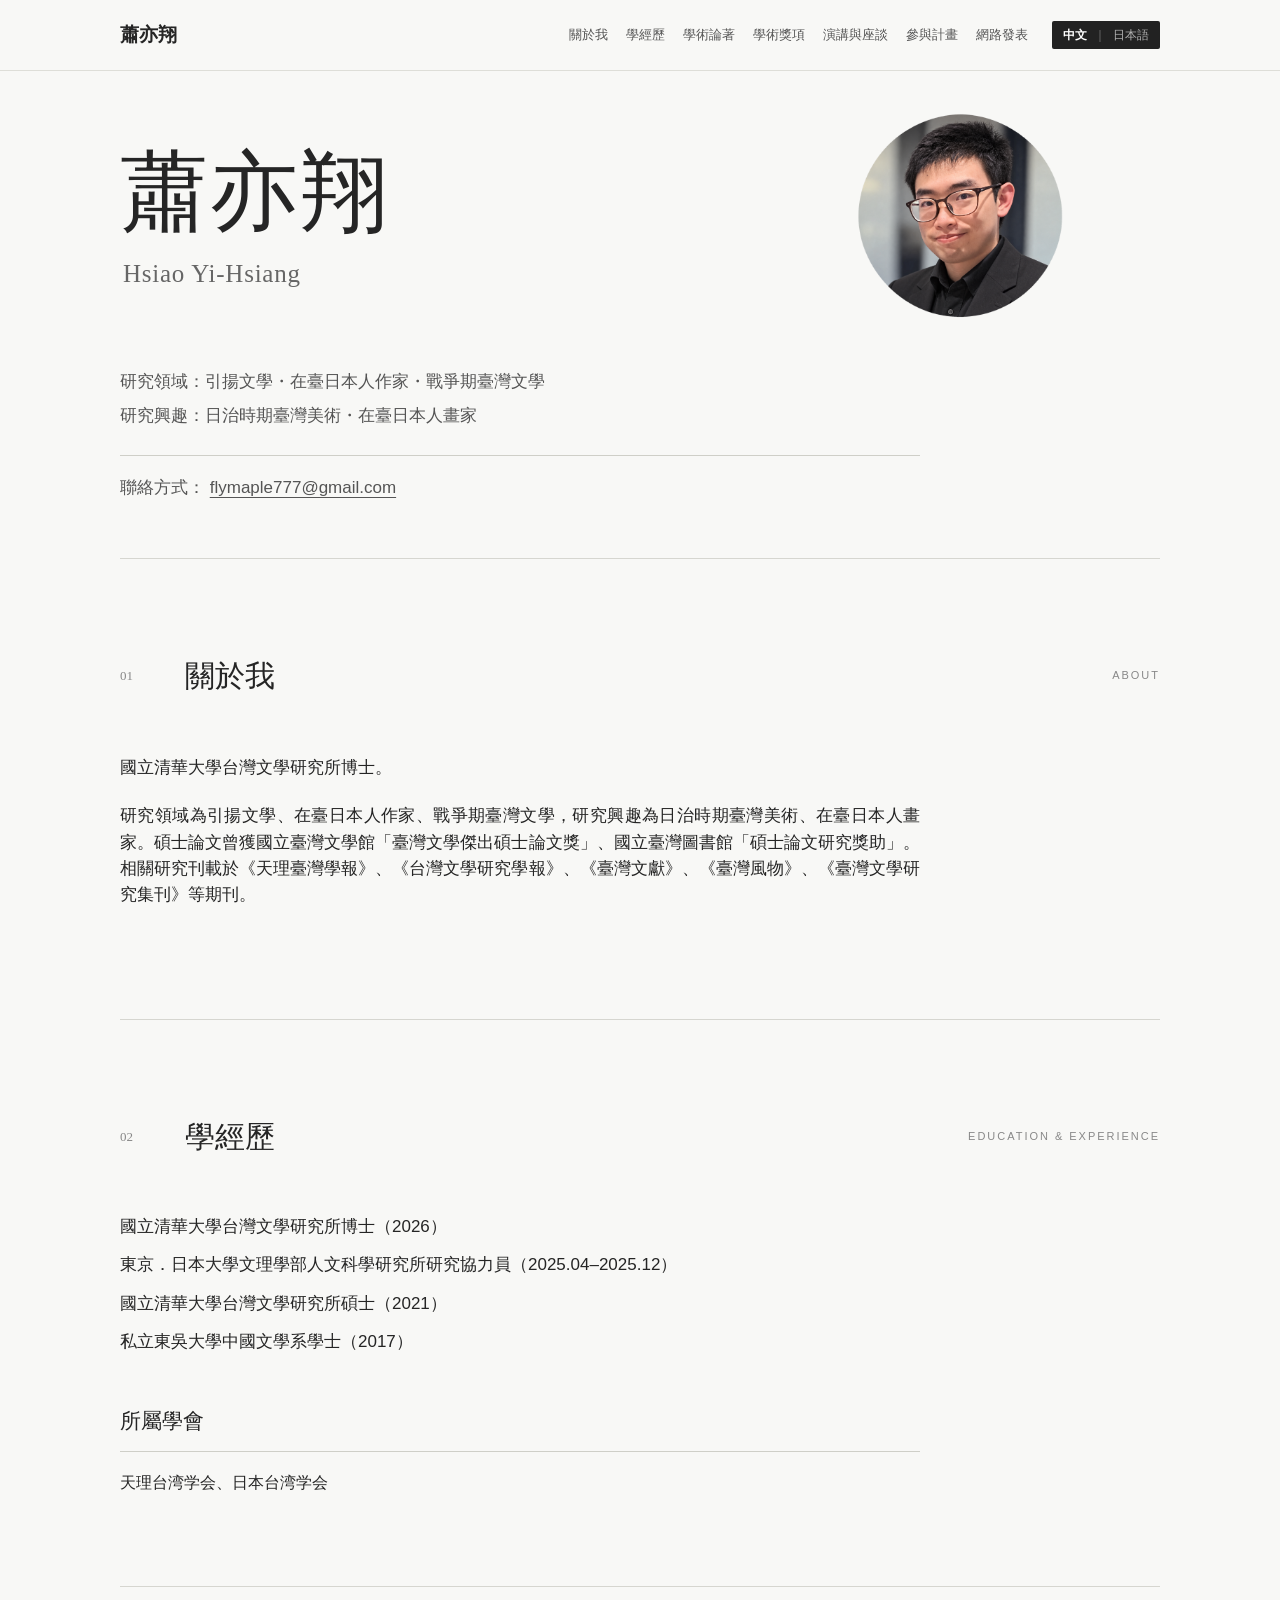
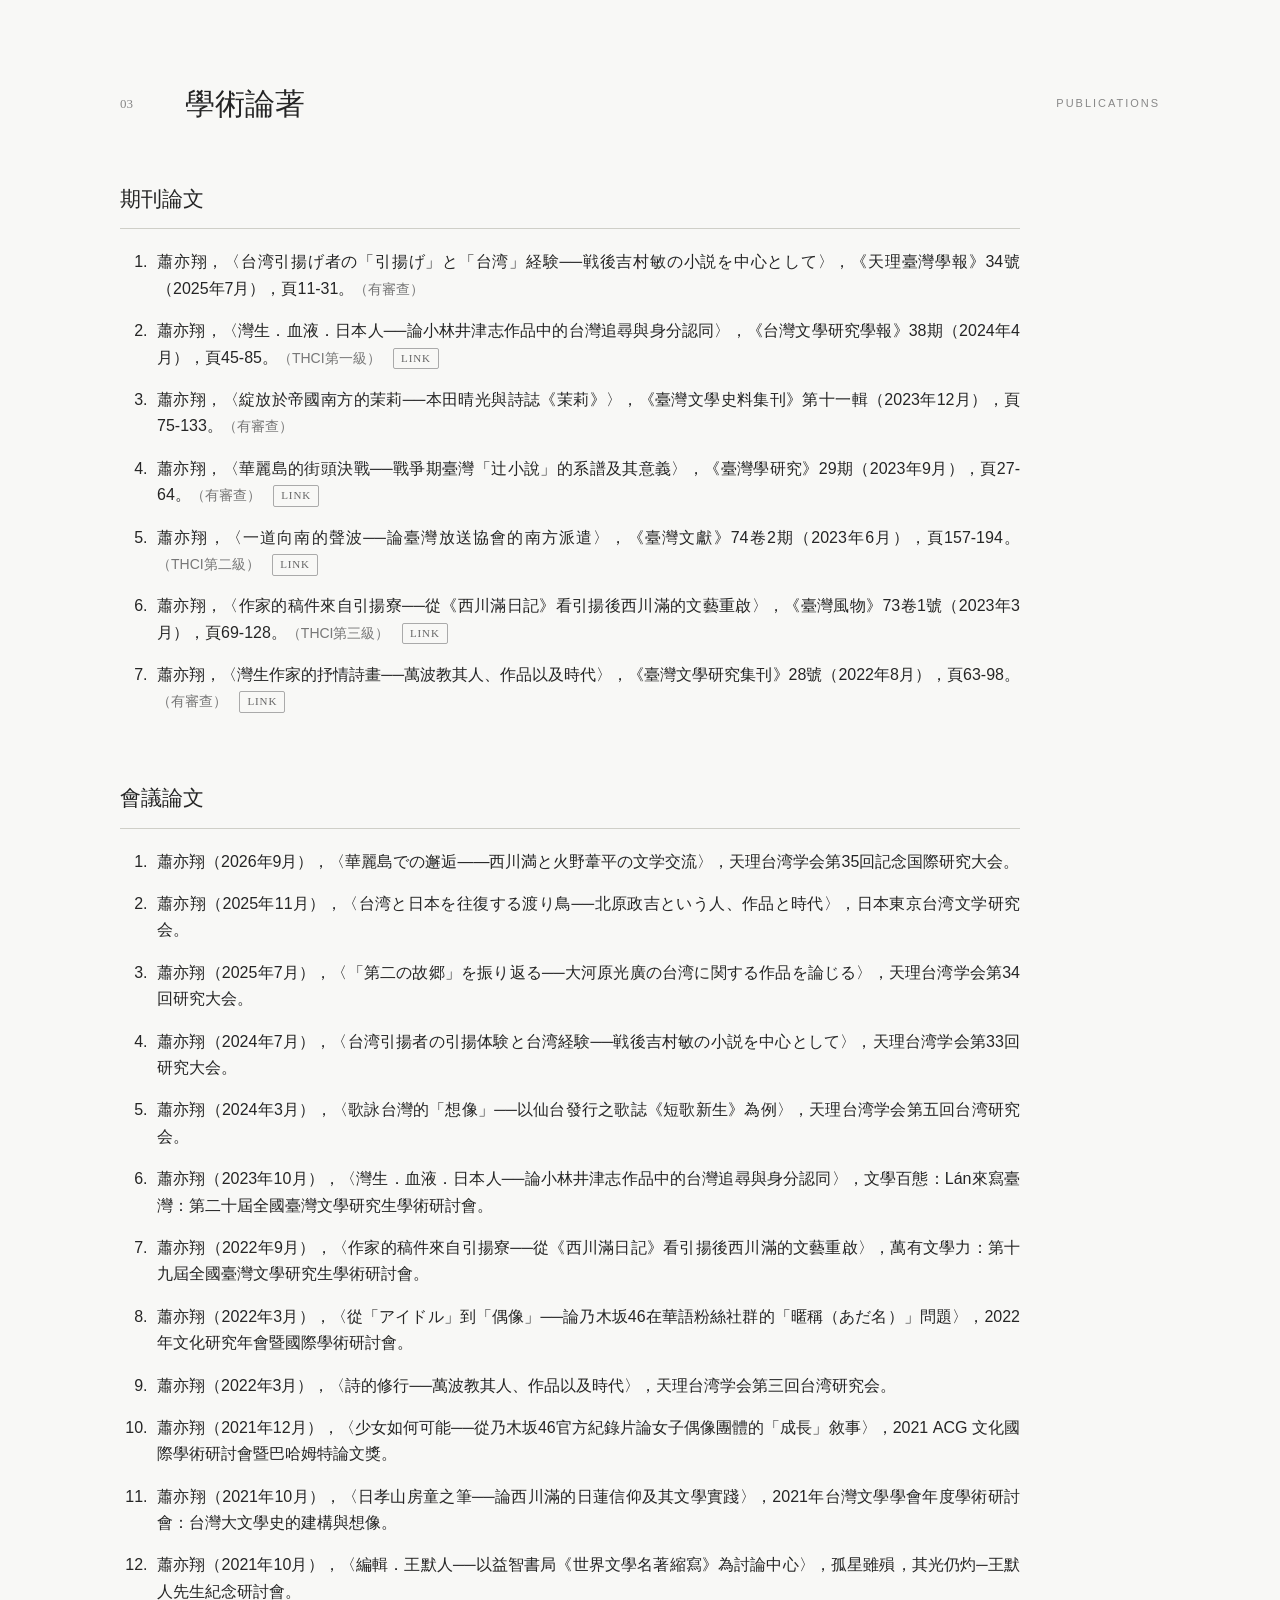
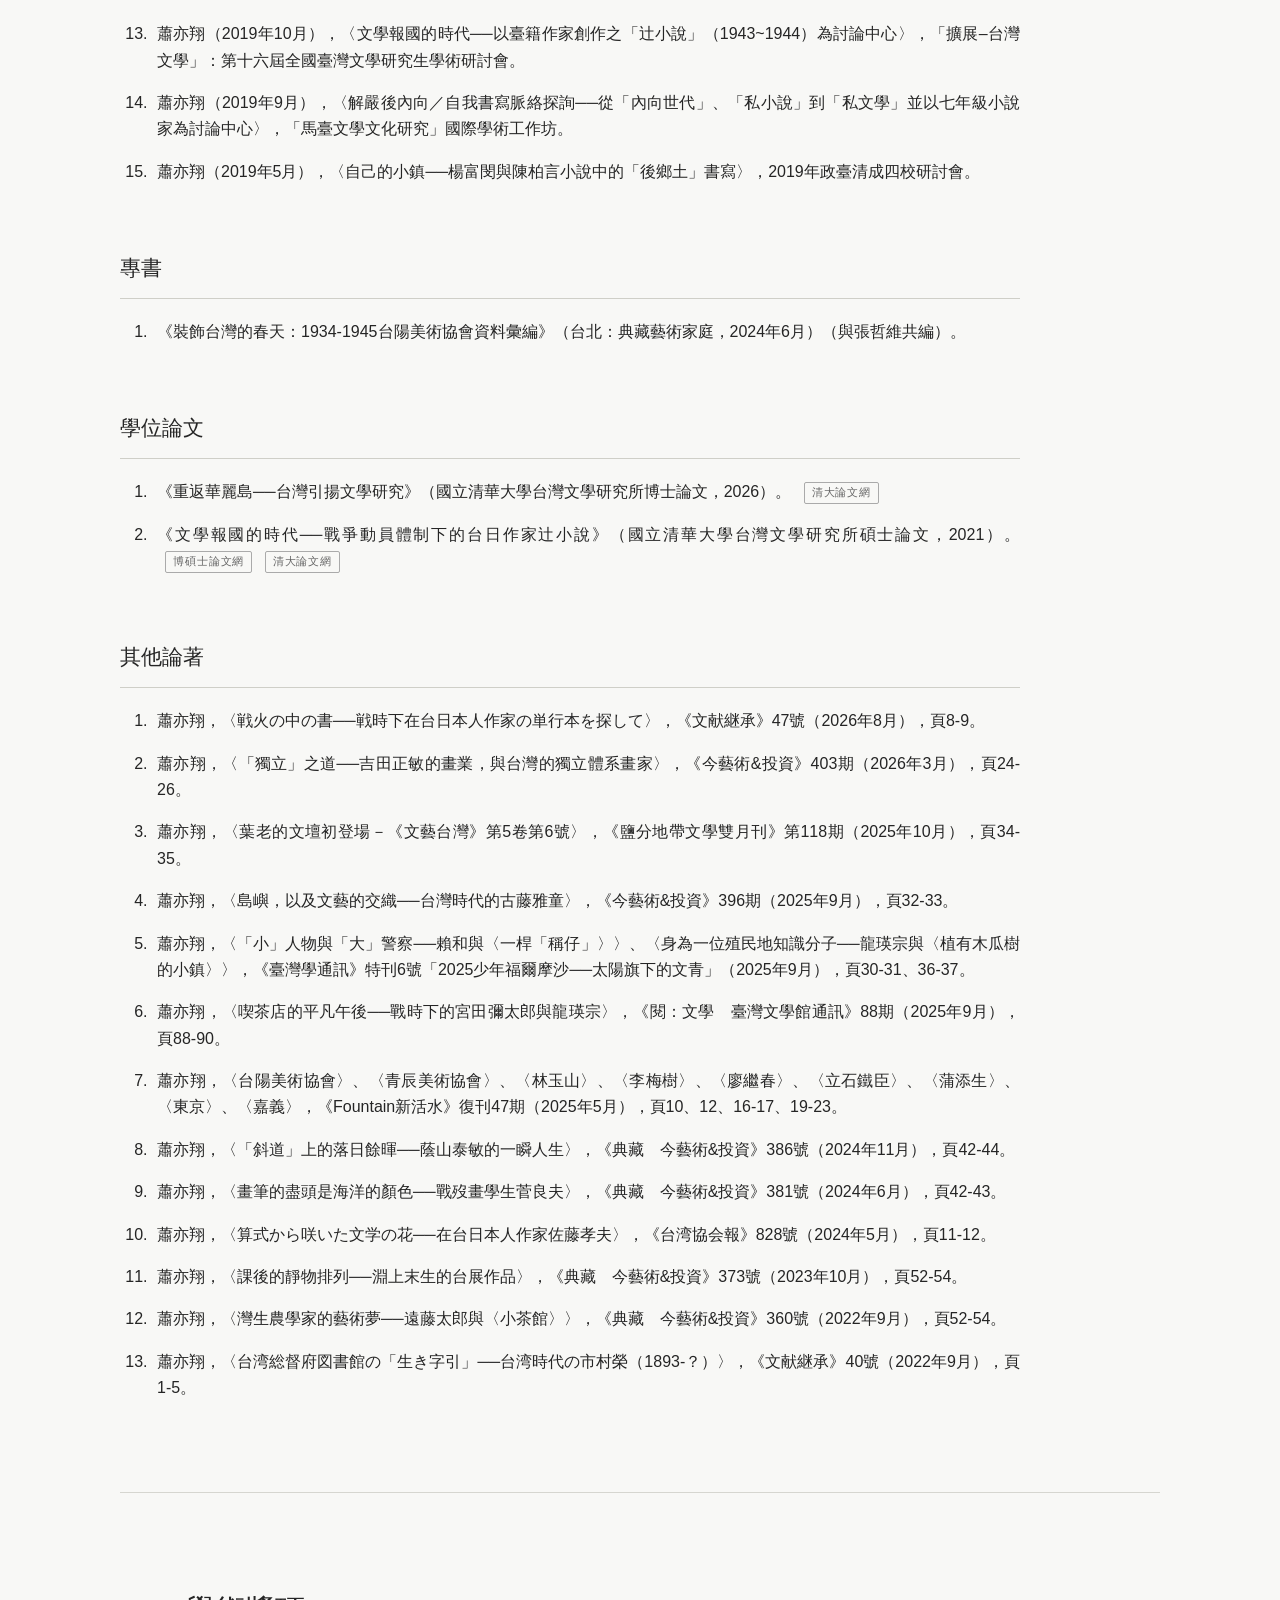
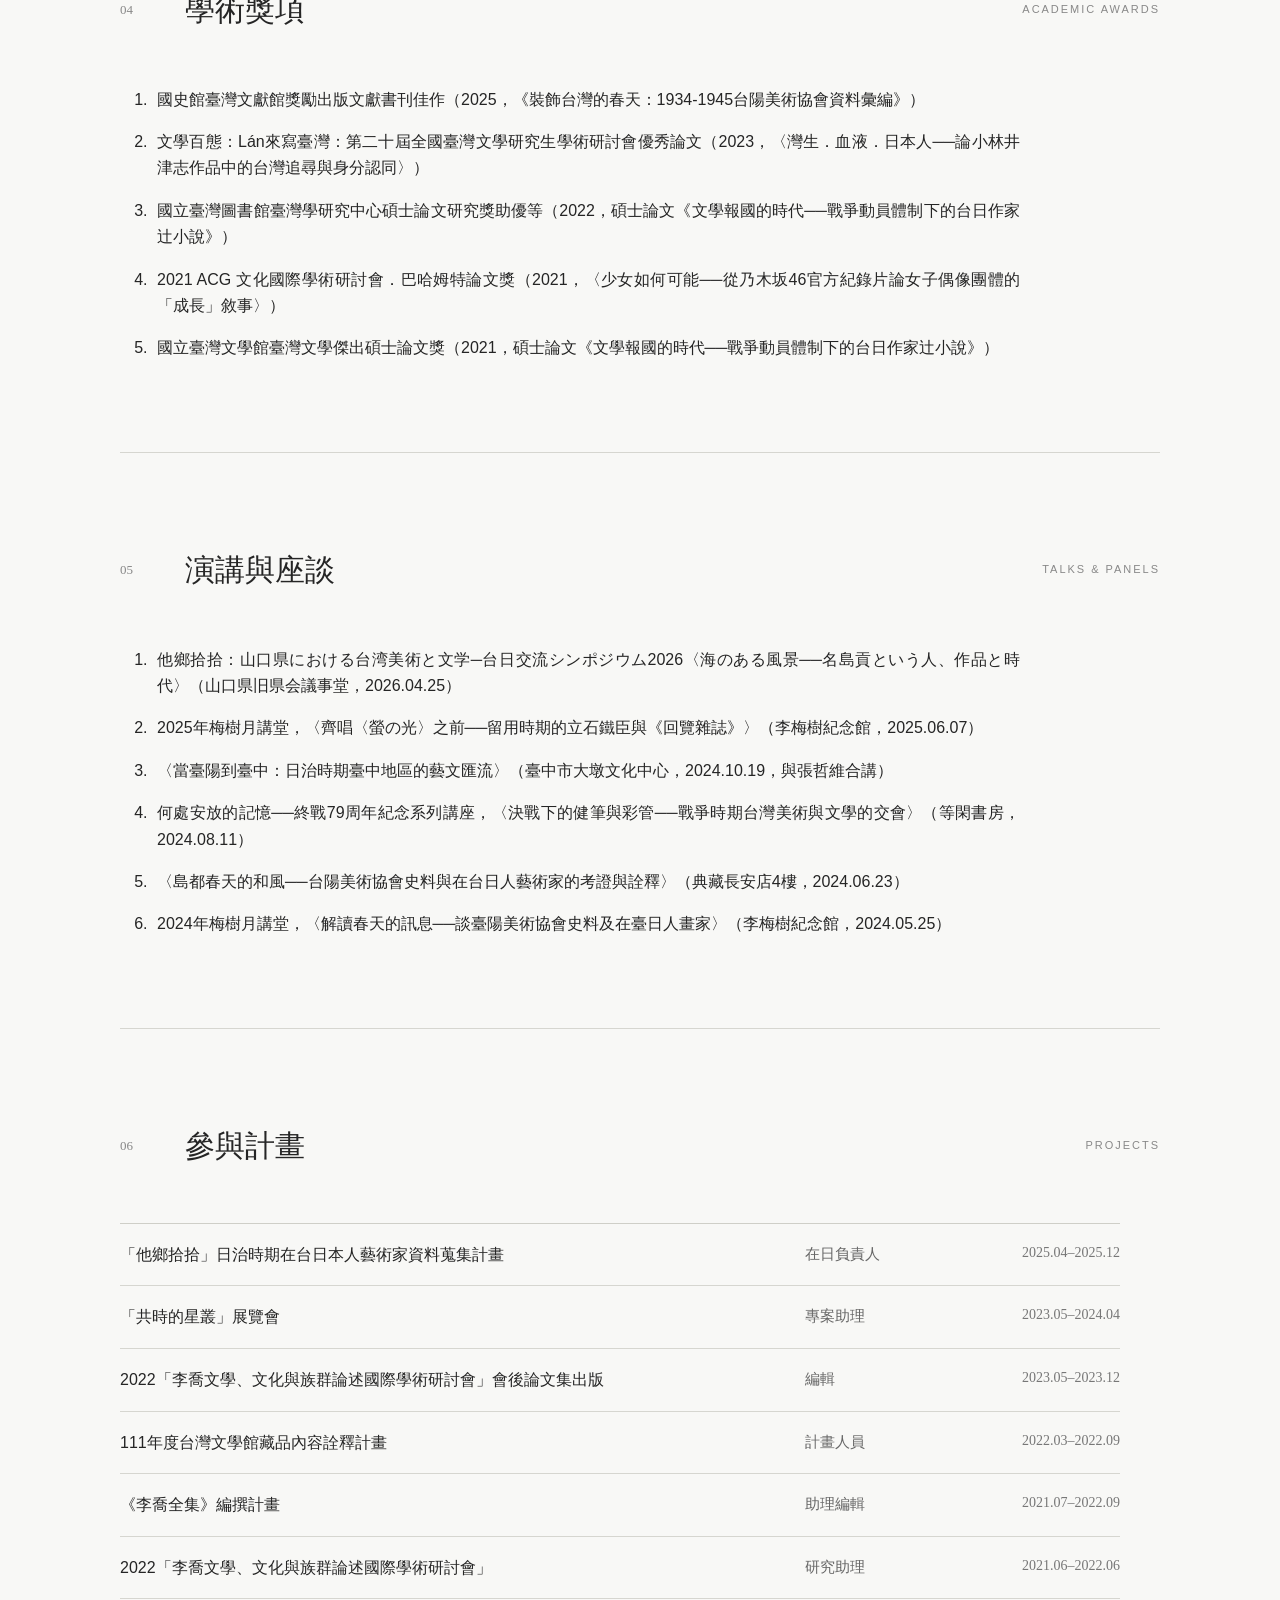
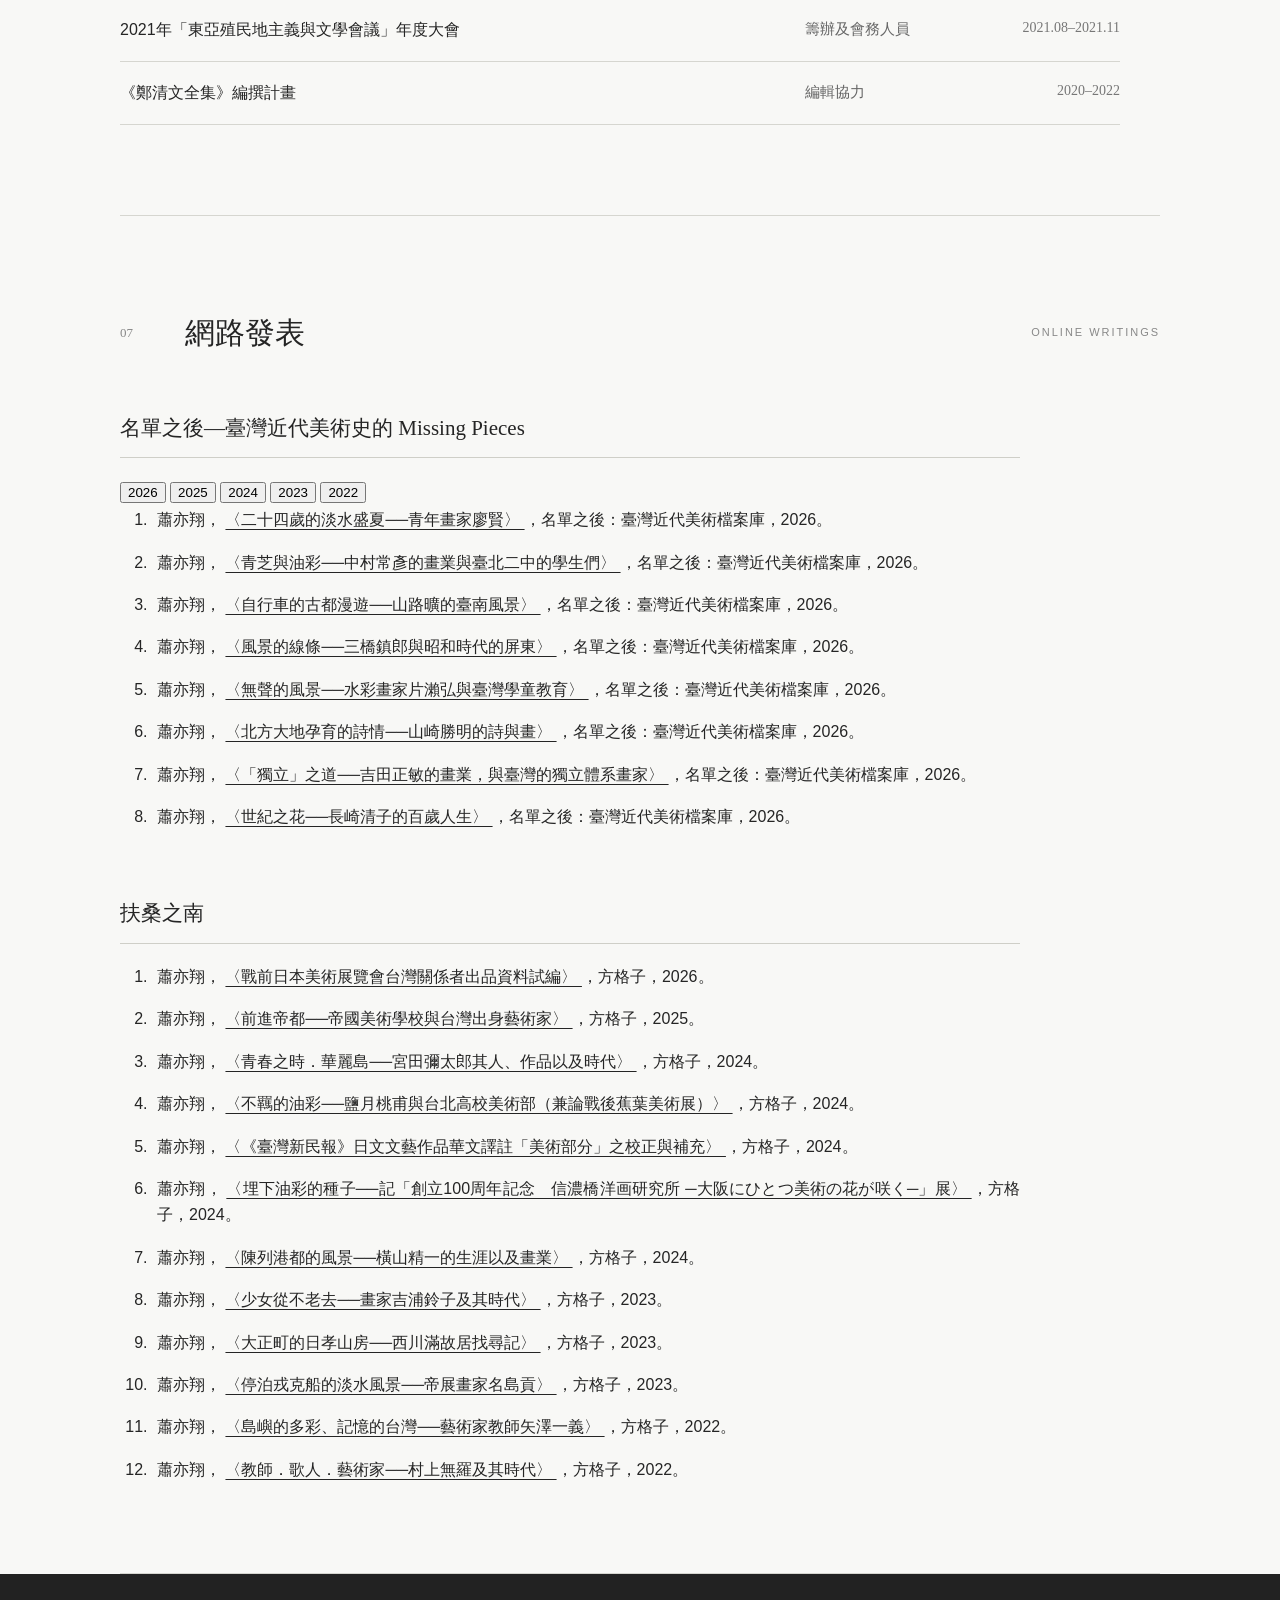
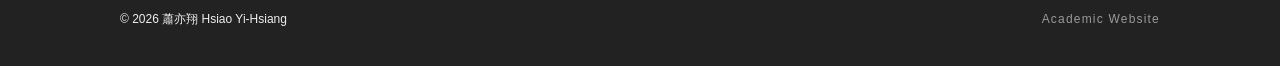
==== commit a2fe42bd: "Update index.html" ====
--- a/index.html
+++ b/index.html
@@ -781,412 +781,538 @@
             </div>
 
 
-            <div class="publication-category">
+            <!-- 名單之後 -->
+
+            <div class="publication-category year-publication">
 
                 <h3>名單之後—臺灣近代美術史的 Missing Pieces</h3>
 
-                <ol class="publication-list">
-
-                    <li>
-                        蕭亦翔，
-                        <a class="text-link"
-                           href="https://taifuten.com/story/【名單之後】二十四歲的淡水盛夏──青年畫家廖/"
-                           target="_blank"
-                           rel="noopener noreferrer">
-                            〈二十四歲的淡水盛夏──青年畫家廖賢〉
-                        </a>
-                        ，名單之後：臺灣近代美術檔案庫，2026。
-                    </li>
-
-                    <li>
-                        蕭亦翔，
-                        <a class="text-link"
-                           href="https://taifuten.com/story/【名單之後】青芝與油彩──中村常彥的畫業與臺/"
-                           target="_blank"
-                           rel="noopener noreferrer">
-                            〈青芝與油彩──中村常彥的畫業與臺北二中的學生們〉
-                        </a>
-                        ，名單之後：臺灣近代美術檔案庫，2026。
-                    </li>
-
-                    <li>
-                        蕭亦翔，
-                        <a class="text-link"
-                           href="https://taifuten.com/story/【名單之後】自行車的古都漫遊──山路曠的臺南/"
-                           target="_blank"
-                           rel="noopener noreferrer">
-                            〈自行車的古都漫遊──山路曠的臺南風景〉
-                        </a>
-                        ，名單之後：臺灣近代美術檔案庫，2026。
-                    </li>
-
-                    <li>
-                        蕭亦翔，
-                        <a class="text-link"
-                           href="https://taifuten.com/story/【名單之後】風景的線條──三橋鎮郎與昭和時代/"
-                           target="_blank"
-                           rel="noopener noreferrer">
-                            〈風景的線條──三橋鎮郎與昭和時代的屏東〉
-                        </a>
-                        ，名單之後：臺灣近代美術檔案庫，2026。
-                    </li>
-
-                    <li>
-                        蕭亦翔，
-                        <a class="text-link"
-                           href="https://taifuten.com/story/【名單之後】無聲的風景──水彩畫家片瀨弘與臺/"
-                           target="_blank"
-                           rel="noopener noreferrer">
-                            〈無聲的風景──水彩畫家片瀨弘與臺灣學童教育〉
-                        </a>
-                        ，名單之後：臺灣近代美術檔案庫，2026。
-                    </li>
-
-                    <li>
-                        蕭亦翔，
-                        <a class="text-link"
-                           href="https://taifuten.com/story/【名單之後】北方大地孕育的詩情──山崎勝明的/"
-                           target="_blank"
-                           rel="noopener noreferrer">
-                            〈北方大地孕育的詩情──山崎勝明的詩與畫〉
-                        </a>
-                        ，名單之後：臺灣近代美術檔案庫，2026。
-                    </li>
-
-                    <li>
-                        蕭亦翔，
-                        <a class="text-link"
-                           href="https://taifuten.com/story/【名單之後】「獨立」之道──吉田正敏的畫業，/"
-                           target="_blank"
-                           rel="noopener noreferrer">
-                            〈「獨立」之道──吉田正敏的畫業，與臺灣的獨立體系畫家〉
-                        </a>
-                        ，名單之後：臺灣近代美術檔案庫，2026。
-                    </li>
-
-                    <li>
-                        蕭亦翔，
-                        <a class="text-link"
-                           href="https://taifuten.com/story/【名單之後】世紀之花──長崎清子的百歲人生/"
-                           target="_blank"
-                           rel="noopener noreferrer">
-                            〈世紀之花──長崎清子的百歲人生〉
-                        </a>
-                        ，名單之後：臺灣近代美術檔案庫，2026。
-                    </li>
-
-                    <li>
-                        蕭亦翔，
-                        <a class="text-link"
-                           href="https://taifuten.com/story/【名單之後】以史料編織起的兩個名字──玉岡久/"
-                           target="_blank"
-                           rel="noopener noreferrer">
-                            〈以史料編織起的兩個名字──玉岡久肪與王沼臺〉
-                        </a>
-                        ，名單之後：臺灣近代美術檔案庫，2025。
-                    </li>
-
-                    <li>
-                        蕭亦翔，
-                        <a class="text-link"
-                           href="https://taifuten.com/story/【名單之後】百年留影──寫真帖中的殿村愛子、/"
-                           target="_blank"
-                           rel="noopener noreferrer">
-                            〈百年留影──寫真帖中殿村愛子、舞蹈以及她的繪畫〉
-                        </a>
-                        ，名單之後：臺灣近代美術檔案庫，2025。
-                    </li>
-
-                    <li>
-                        蕭亦翔，
-                        <a class="text-link"
-                           href="https://taifuten.com/story/【名單之後】邁向未完成的道路──白山公男對於/"
-                           target="_blank"
-                           rel="noopener noreferrer">
-                            〈邁向未完成的道路──白山公男對於藝術與教育的追尋〉
-                        </a>
-                        ，名單之後：臺灣近代美術檔案庫，2025。
-                    </li>
-
-                    <li>
-                        蕭亦翔，
-                        <a class="text-link"
-                           href="https://taifuten.com/story/【名單之後】植物的姿態──從臺中、臺北到東京/"
-                           target="_blank"
-                           rel="noopener noreferrer">
-                            〈植物的姿態──從臺中、臺北到東京的古瀨虎麓〉
-                        </a>
-                        ，名單之後：臺灣近代美術檔案庫，2025。
-                    </li>
-
-                    <li>
-                        蕭亦翔，
-                        <a class="text-link"
-                           href="https://taifuten.com/story/【名單之後】島嶼，以及文藝的交織──臺灣時代/"
-                           target="_blank"
-                           rel="noopener noreferrer">
-                            〈島嶼，以及文藝的交織──臺灣時代的古藤雅童〉
-                        </a>
-                        ，名單之後：臺灣近代美術檔案庫，2025。
-                    </li>
-
-                    <li>
-                        蕭亦翔，
-                        <a class="text-link"
-                           href="https://taifuten.com/story/【名單之後】幻影之人──染浦三郎的三個人生片/"
-                           target="_blank"
-                           rel="noopener noreferrer">
-                            〈幻影之人──染浦三郎的三個人生片段〉
-                        </a>
-                        ，名單之後：臺灣近代美術檔案庫，2025。
-                    </li>
-
-                    <li>
-                        蕭亦翔，
-                        <a class="text-link"
-                           href="https://taifuten.com/story/【名單之後】百花綻放的少女時代──濱武蓉子筆/"
-                           target="_blank"
-                           rel="noopener noreferrer">
-                            〈百花綻放的少女時代──濱武蓉子筆下的花卉〉
-                        </a>
-                        ，名單之後：臺灣近代美術檔案庫，2025。
-                    </li>
-
-                    <li>
-                        蕭亦翔，
-                        <a class="text-link"
-                           href="https://taifuten.com/story/【名單之後】蘊含童心的油彩──幼教老師後藤登/"
-                           target="_blank"
-                           rel="noopener noreferrer">
-                            〈蘊含童心的油彩──幼教老師後藤登美子的西洋畫〉
-                        </a>
-                        ，名單之後：臺灣近代美術檔案庫，2025。
-                    </li>
-
-                    <li>
-                        蕭亦翔，
-                        <a class="text-link"
-                           href="https://taifuten.com/story/【名單之後】群山墨色──加藤紫軒與1930年代臺灣/"
-                           target="_blank"
-                           rel="noopener noreferrer">
-                            〈群山墨色──加藤紫軒與1930年代臺灣的東洋畫壇〉
-                        </a>
-                        ，名單之後：臺灣近代美術檔案庫，2025。
-                    </li>
-
-                    <li>
-                        蕭亦翔，
-                        <a class="text-link"
-                           href="https://taifuten.com/story/【名單之後】夢想與新綠之島──吉見庄助的臺灣/"
-                           target="_blank"
-                           rel="noopener noreferrer">
-                            〈夢想與新綠之島──吉見庄助的臺灣足跡〉
-                        </a>
-                        ，名單之後：臺灣近代美術檔案庫，2024。
-                    </li>
-
-                    <li>
-                        蕭亦翔，
-                        <a class="text-link"
-                           href="https://taifuten.com/story/【名單之後】速寫下南國風景的恬靜──東洋畫家/"
-                           target="_blank"
-                           rel="noopener noreferrer">
-                            〈速寫下南國風景的恬靜──東洋畫家萩谷秋琴〉
-                        </a>
-                        ，名單之後：臺灣近代美術檔案庫，2024。
-                    </li>
-
-                    <li>
-                        蕭亦翔，
-                        <a class="text-link"
-                           href="https://taifuten.com/story/【名單之後】〈斜道〉上的落日餘暉──蔭山泰敏/"
-                           target="_blank"
-                           rel="noopener noreferrer">
-                            〈〈斜道〉上的落日餘暉──蔭山泰敏的一瞬人生〉
-                        </a>
-                        ，名單之後：臺灣近代美術檔案庫，2024。
-                    </li>
-
-                    <li>
-                        蕭亦翔，
-                        <a class="text-link"
-                           href="https://taifuten.com/story/【名單之後】武者繪大師的年少時刻──塚本外茂/"
-                           target="_blank"
-                           rel="noopener noreferrer">
-                            〈武者繪大師的年少時刻──塚本外茂與他的兩位老師〉
-                        </a>
-                        ，名單之後：臺灣近代美術檔案庫，2024。
-                    </li>
-
-                    <li>
-                        蕭亦翔，
-                        <a class="text-link"
-                           href="https://taifuten.com/story/【名單之後】「在貧困中全力以赴，年輕之時」─/"
-                           target="_blank"
-                           rel="noopener noreferrer">
-                            〈「在貧困中全力以赴，年輕之時」──大磐玲子的畫業〉
-                        </a>
-                        ，名單之後：臺灣近代美術檔案庫，2024。
-                    </li>
-
-                    <li>
-                        蕭亦翔，
-                        <a class="text-link"
-                           href="https://taifuten.com/story/【名單之後】畫筆的盡頭是海洋的顏色──戰歿畫/"
-                           target="_blank"
-                           rel="noopener noreferrer">
-                            〈畫筆的盡頭是海洋的顏色──戰歿畫學生菅良夫〉
-                        </a>
-                        ，名單之後：臺灣近代美術檔案庫，2024。
-                    </li>
-
-                    <li>
-                        蕭亦翔，
-                        <a class="text-link"
-                           href="https://taifuten.com/story/%E3%80%90%E5%90%8D%E5%96%AE%E4%B9%8B%E5%BE%8C%E3%80%91%E7%8D%A8%E8%87%AA%E7%B6%BB%E6%94%BE%E7%9A%84%E3%80%88%E7%8E%AB%E7%91%B0%E3%80%89%E2%94%80%E2%94%80%E6%88%B0%E6%AD%BF%E7%95%AB%E5%AD%B8%E7%94%9F/"
-                           target="_blank"
-                           rel="noopener noreferrer">
-                            〈獨自綻放的〈玫瑰〉──戰歿畫學生森田能成〉
-                        </a>
-                        ，名單之後：臺灣近代美術檔案庫，2024。
-                    </li>
-
-                    <li>
-                        蕭亦翔，
-                        <a class="text-link"
-                           href="https://taifuten.com/story/【名單之後】枝葉中的南方詩情──西川和子的繪/"
-                           target="_blank"
-                           rel="noopener noreferrer">
-                            〈枝葉中的南方詩情──西川和子的繪畫生涯〉
-                        </a>
-                        ，名單之後：臺灣近代美術檔案庫，2024。
-                    </li>
-
-                    <li>
-                        蕭亦翔，
-                        <a class="text-link"
-                           href="https://taifuten.com/story/【名單之後】體育、教育與美術的交會之處──教/"
-                           target="_blank"
-                           rel="noopener noreferrer">
-                            〈體育、教育與美術的交會之處──教師畫家佐伯信夫〉
-                        </a>
-                        ，名單之後：臺灣近代美術檔案庫，2024。
-                    </li>
-
-                    <li>
-                        蕭亦翔，
-                        <a class="text-link"
-                           href="https://taifuten.com/story/【名單之後】課後的靜物排列──淵上末生的臺展"
-                           target="_blank"
-                           rel="noopener noreferrer">
-                            〈課後的靜物排列──淵上末生的臺展作品〉
-                        </a>
-                        ，名單之後：臺灣近代美術檔案庫，2024。
-                    </li>
-
-                    <li>
-                        蕭亦翔，
-                        <a class="text-link"
-                           href="https://taifuten.com/story/【名單之後】從詩畫中誕生的教育者──後藤大治"
-                           target="_blank"
-                           rel="noopener noreferrer">
-                            〈從詩畫中誕生的教育者──後藤大治的繪畫之路〉
-                        </a>
-                        ，名單之後：臺灣近代美術檔案庫，2024。
-                    </li>
-
-                    <li>
-                        蕭亦翔，
-                        <a class="text-link"
-                           href="https://taifuten.com/story/【名單之後】跨越海洋的一筆芳蘭──吉野正明與/"
-                           target="_blank"
-                           rel="noopener noreferrer">
-                            〈跨越海洋的一筆芳蘭──吉野正明與臺灣〉
-                        </a>
-                        ，名單之後：臺灣近代美術檔案庫，2023。
-                    </li>
-
-                    <li>
-                        蕭亦翔，
-                        <a class="text-link"
-                           href="https://taifuten.com/story/%E3%80%90%E5%90%8D%E5%96%AE%E4%B9%8B%E5%BE%8C%E3%80%91%E6%8A%92%E6%83%85%E8%A9%A9%E4%BA%BA%E7%9A%84%E7%95%AB%E7%AD%86%E2%94%80%E2%94%80%E8%90%AC%E6%B3%A2%E6%95%99%E8%88%87%E3%80%88%E5%B0%91%E5%A5%B3/"
-                           target="_blank"
-                           rel="noopener noreferrer">
-                            〈抒情詩人的畫筆──萬波教與〈少女〉〉
-                        </a>
-                        ，名單之後：臺灣近代美術檔案庫，2023。
-                    </li>
-
-                    <li>
-                        蕭亦翔，
-                        <a class="text-link"
-                           href="https://taifuten.com/story/【名單之後】高梨勝瀞──一位「灣通」畫家的臺/"
-                           target="_blank"
-                           rel="noopener noreferrer">
-                            〈高梨勝瀞──一位「灣通」畫家的臺灣風景〉
-                        </a>
-                        ，名單之後：臺灣近代美術檔案庫，2023。
-                    </li>
-
-                    <li>
-                        蕭亦翔，
-                        <a class="text-link"
-                           href="https://taifuten.com/story/【名單之後】畫出島嶼的異彩──丸山福太眼中的/"
-                           target="_blank"
-                           rel="noopener noreferrer">
-                            〈畫出島嶼的異彩──丸山福太眼中的臺灣四季〉
-                        </a>
-                        ，名單之後：臺灣近代美術檔案庫，2023。
-                    </li>
-
-                    <li>
-                        蕭亦翔，
-                        <a class="text-link"
-                           href="https://taifuten.com/story/【名單之後】藝術之眼．體育之心──船曳實雄的/"
-                           target="_blank"
-                           rel="noopener noreferrer">
-                            〈藝術之眼．體育之心──船曳實雄的繪畫之路〉
-                        </a>
-                        ，名單之後：臺灣近代美術檔案庫，2023。
-                    </li>
-
-                    <li>
-                        蕭亦翔，
-                        <a class="text-link"
-                           href="https://taifuten.com/story/【名單之後】穿梭「工場」與「戰場」的畫家──/"
-                           target="_blank"
-                           rel="noopener noreferrer">
-                            〈穿梭「工場」與「戰場」之間──塚本芳章與他的府展東洋畫〉
-                        </a>
-                        ，名單之後：臺灣近代美術檔案庫，2023。
-                    </li>
-
-                    <li>
-                        蕭亦翔，
-                        <a class="text-link"
-                           href="https://taifuten.com/story/【名單之後】灣生農學家的藝術夢──遠藤太郎與/"
-                           target="_blank"
-                           rel="noopener noreferrer">
-                            〈灣生農學家的藝術夢──遠藤太郎與〈小茶館〉〉
-                        </a>
-                        ，名單之後：臺灣近代美術檔案庫，2022。
-                    </li>
-
-                    <li>
-                        蕭亦翔，
-                        <a class="text-link"
-                           href="https://taifuten.com/story/【名單之後】一棵深埋於南洋的榕樹種子──折翼/"
-                           target="_blank"
-                           rel="noopener noreferrer">
-                            〈一棵深埋於南洋的榕樹種子──折翼畫家大河原光好〉
-                        </a>
-                        ，名單之後：臺灣近代美術檔案庫，2022。
-                    </li>
-
-                </ol>
-
-            </div>
-
+
+                <div class="year-tabs"
+                     role="tablist"
+                     aria-label="名單之後文章年份">
+
+                    <button class="year-tab active"
+                            type="button"
+                            role="tab"
+                            aria-selected="true"
+                            aria-controls="mp-2026"
+                            data-year="2026">
+                        2026
+                    </button>
+
+                    <button class="year-tab"
+                            type="button"
+                            role="tab"
+                            aria-selected="false"
+                            aria-controls="mp-2025"
+                            data-year="2025">
+                        2025
+                    </button>
+
+                    <button class="year-tab"
+                            type="button"
+                            role="tab"
+                            aria-selected="false"
+                            aria-controls="mp-2024"
+                            data-year="2024">
+                        2024
+                    </button>
+
+                    <button class="year-tab"
+                            type="button"
+                            role="tab"
+                            aria-selected="false"
+                            aria-controls="mp-2023"
+                            data-year="2023">
+                        2023
+                    </button>
+
+                    <button class="year-tab"
+                            type="button"
+                            role="tab"
+                            aria-selected="false"
+                            aria-controls="mp-2022"
+                            data-year="2022">
+                        2022
+                    </button>
+
+                </div>
+
+
+                <!-- 2026 -->
+
+                <div class="year-panel"
+                     id="mp-2026"
+                     role="tabpanel"
+                     data-year="2026">
+
+                    <ol class="publication-list">
+
+                        <li>
+                            蕭亦翔，
+                            <a class="text-link"
+                               href="https://taifuten.com/story/【名單之後】二十四歲的淡水盛夏──青年畫家廖/"
+                               target="_blank"
+                               rel="noopener noreferrer">
+                                〈二十四歲的淡水盛夏──青年畫家廖賢〉
+                            </a>
+                            ，名單之後：臺灣近代美術檔案庫，2026。
+                        </li>
+
+                        <li>
+                            蕭亦翔，
+                            <a class="text-link"
+                               href="https://taifuten.com/story/【名單之後】青芝與油彩──中村常彥的畫業與臺/"
+                               target="_blank"
+                               rel="noopener noreferrer">
+                                〈青芝與油彩──中村常彥的畫業與臺北二中的學生們〉
+                            </a>
+                            ，名單之後：臺灣近代美術檔案庫，2026。
+                        </li>
+
+                        <li>
+                            蕭亦翔，
+                            <a class="text-link"
+                               href="https://taifuten.com/story/【名單之後】自行車的古都漫遊──山路曠的臺南/"
+                               target="_blank"
+                               rel="noopener noreferrer">
+                                〈自行車的古都漫遊──山路曠的臺南風景〉
+                            </a>
+                            ，名單之後：臺灣近代美術檔案庫，2026。
+                        </li>
+
+                        <li>
+                            蕭亦翔，
+                            <a class="text-link"
+                               href="https://taifuten.com/story/【名單之後】風景的線條──三橋鎮郎與昭和時代/"
+                               target="_blank"
+                               rel="noopener noreferrer">
+                                〈風景的線條──三橋鎮郎與昭和時代的屏東〉
+                            </a>
+                            ，名單之後：臺灣近代美術檔案庫，2026。
+                        </li>
+
+                        <li>
+                            蕭亦翔，
+                            <a class="text-link"
+                               href="https://taifuten.com/story/【名單之後】無聲的風景──水彩畫家片瀨弘與臺/"
+                               target="_blank"
+                               rel="noopener noreferrer">
+                                〈無聲的風景──水彩畫家片瀨弘與臺灣學童教育〉
+                            </a>
+                            ，名單之後：臺灣近代美術檔案庫，2026。
+                        </li>
+
+                        <li>
+                            蕭亦翔，
+                            <a class="text-link"
+                               href="https://taifuten.com/story/【名單之後】北方大地孕育的詩情──山崎勝明的/"
+                               target="_blank"
+                               rel="noopener noreferrer">
+                                〈北方大地孕育的詩情──山崎勝明的詩與畫〉
+                            </a>
+                            ，名單之後：臺灣近代美術檔案庫，2026。
+                        </li>
+
+                        <li>
+                            蕭亦翔，
+                            <a class="text-link"
+                               href="https://taifuten.com/story/【名單之後】「獨立」之道──吉田正敏的畫業，/"
+                               target="_blank"
+                               rel="noopener noreferrer">
+                                〈「獨立」之道──吉田正敏的畫業，與臺灣的獨立體系畫家〉
+                            </a>
+                            ，名單之後：臺灣近代美術檔案庫，2026。
+                        </li>
+
+                        <li>
+                            蕭亦翔，
+                            <a class="text-link"
+                               href="https://taifuten.com/story/【名單之後】世紀之花──長崎清子的百歲人生/"
+                               target="_blank"
+                               rel="noopener noreferrer">
+                                〈世紀之花──長崎清子的百歲人生〉
+                            </a>
+                            ，名單之後：臺灣近代美術檔案庫，2026。
+                        </li>
+
+                    </ol>
+
+                </div>
+
+
+                <!-- 2025 -->
+
+                <div class="year-panel"
+                     id="mp-2025"
+                     role="tabpanel"
+                     data-year="2025"
+                     hidden>
+
+                    <ol class="publication-list">
+
+                        <li>
+                            蕭亦翔，
+                            <a class="text-link"
+                               href="https://taifuten.com/story/【名單之後】以史料編織起的兩個名字──玉岡久/"
+                               target="_blank"
+                               rel="noopener noreferrer">
+                                〈以史料編織起的兩個名字──玉岡久肪與王沼臺〉
+                            </a>
+                            ，名單之後：臺灣近代美術檔案庫，2025。
+                        </li>
+
+                        <li>
+                            蕭亦翔，
+                            <a class="text-link"
+                               href="https://taifuten.com/story/【名單之後】百年留影──寫真帖中的殿村愛子、/"
+                               target="_blank"
+                               rel="noopener noreferrer">
+                                〈百年留影──寫真帖中殿村愛子、舞蹈以及她的繪畫〉
+                            </a>
+                            ，名單之後：臺灣近代美術檔案庫，2025。
+                        </li>
+
+                        <li>
+                            蕭亦翔，
+                            <a class="text-link"
+                               href="https://taifuten.com/story/【名單之後】邁向未完成的道路──白山公男對於/"
+                               target="_blank"
+                               rel="noopener noreferrer">
+                                〈邁向未完成的道路──白山公男對於藝術與教育的追尋〉
+                            </a>
+                            ，名單之後：臺灣近代美術檔案庫，2025。
+                        </li>
+
+                        <li>
+                            蕭亦翔，
+                            <a class="text-link"
+                               href="https://taifuten.com/story/【名單之後】植物的姿態──從臺中、臺北到東京/"
+                               target="_blank"
+                               rel="noopener noreferrer">
+                                〈植物的姿態──從臺中、臺北到東京的古瀨虎麓〉
+                            </a>
+                            ，名單之後：臺灣近代美術檔案庫，2025。
+                        </li>
+
+                        <li>
+                            蕭亦翔，
+                            <a class="text-link"
+                               href="https://taifuten.com/story/【名單之後】島嶼，以及文藝的交織──臺灣時代/"
+                               target="_blank"
+                               rel="noopener noreferrer">
+                                〈島嶼，以及文藝的交織──臺灣時代的古藤雅童〉
+                            </a>
+                            ，名單之後：臺灣近代美術檔案庫，2025。
+                        </li>
+
+                        <li>
+                            蕭亦翔，
+                            <a class="text-link"
+                               href="https://taifuten.com/story/【名單之後】幻影之人──染浦三郎的三個人生片/"
+                               target="_blank"
+                               rel="noopener noreferrer">
+                                〈幻影之人──染浦三郎的三個人生片段〉
+                            </a>
+                            ，名單之後：臺灣近代美術檔案庫，2025。
+                        </li>
+
+                        <li>
+                            蕭亦翔，
+                            <a class="text-link"
+                               href="https://taifuten.com/story/【名單之後】百花綻放的少女時代──濱武蓉子筆/"
+                               target="_blank"
+                               rel="noopener noreferrer">
+                                〈百花綻放的少女時代──濱武蓉子筆下的花卉〉
+                            </a>
+                            ，名單之後：臺灣近代美術檔案庫，2025。
+                        </li>
+
+                        <li>
+                            蕭亦翔，
+                            <a class="text-link"
+                               href="https://taifuten.com/story/【名單之後】蘊含童心的油彩──幼教老師後藤登/"
+                               target="_blank"
+                               rel="noopener noreferrer">
+                                〈蘊含童心的油彩──幼教老師後藤登美子的西洋畫〉
+                            </a>
+                            ，名單之後：臺灣近代美術檔案庫，2025。
+                        </li>
+
+                        <li>
+                            蕭亦翔，
+                            <a class="text-link"
+                               href="https://taifuten.com/story/【名單之後】群山墨色──加藤紫軒與1930年代臺灣/"
+                               target="_blank"
+                               rel="noopener noreferrer">
+                                〈群山墨色──加藤紫軒與1930年代臺灣的東洋畫壇〉
+                            </a>
+                            ，名單之後：臺灣近代美術檔案庫，2025。
+                        </li>
+
+                    </ol>
+
+                </div>
+
+
+                <!-- 2024 -->
+
+                <div class="year-panel"
+                     id="mp-2024"
+                     role="tabpanel"
+                     data-year="2024"
+                     hidden>
+
+                    <ol class="publication-list">
+
+                        <li>
+                            蕭亦翔，
+                            <a class="text-link"
+                               href="https://taifuten.com/story/【名單之後】夢想與新綠之島──吉見庄助的臺灣/"
+                               target="_blank"
+                               rel="noopener noreferrer">
+                                〈夢想與新綠之島──吉見庄助的臺灣足跡〉
+                            </a>
+                            ，名單之後：臺灣近代美術檔案庫，2024。
+                        </li>
+
+                        <li>
+                            蕭亦翔，
+                            <a class="text-link"
+                               href="https://taifuten.com/story/【名單之後】速寫下南國風景的恬靜──東洋畫家/"
+                               target="_blank"
+                               rel="noopener noreferrer">
+                                〈速寫下南國風景的恬靜──東洋畫家萩谷秋琴〉
+                            </a>
+                            ，名單之後：臺灣近代美術檔案庫，2024。
+                        </li>
+
+                        <li>
+                            蕭亦翔，
+                            <a class="text-link"
+                               href="https://taifuten.com/story/【名單之後】〈斜道〉上的落日餘暉──蔭山泰敏/"
+                               target="_blank"
+                               rel="noopener noreferrer">
+                                〈〈斜道〉上的落日餘暉──蔭山泰敏的一瞬人生〉
+                            </a>
+                            ，名單之後：臺灣近代美術檔案庫，2024。
+                        </li>
+
+                        <li>
+                            蕭亦翔，
+                            <a class="text-link"
+                               href="https://taifuten.com/story/【名單之後】武者繪大師的年少時刻──塚本外茂/"
+                               target="_blank"
+                               rel="noopener noreferrer">
+                                〈武者繪大師的年少時刻──塚本外茂與他的兩位老師〉
+                            </a>
+                            ，名單之後：臺灣近代美術檔案庫，2024。
+                        </li>
+
+                        <li>
+                            蕭亦翔，
+                            <a class="text-link"
+                               href="https://taifuten.com/story/【名單之後】「在貧困中全力以赴，年輕之時」─/"
+                               target="_blank"
+                               rel="noopener noreferrer">
+                                〈「在貧困中全力以赴，年輕之時」──大磐玲子的畫業〉
+                            </a>
+                            ，名單之後：臺灣近代美術檔案庫，2024。
+                        </li>
+
+                        <li>
+                            蕭亦翔，
+                            <a class="text-link"
+                               href="https://taifuten.com/story/【名單之後】畫筆的盡頭是海洋的顏色──戰歿畫/"
+                               target="_blank"
+                               rel="noopener noreferrer">
+                                〈畫筆的盡頭是海洋的顏色──戰歿畫學生菅良夫〉
+                            </a>
+                            ，名單之後：臺灣近代美術檔案庫，2024。
+                        </li>
+
+                        <li>
+                            蕭亦翔，
+                            <a class="text-link"
+                               href="https://taifuten.com/story/%E3%80%90%E5%90%8D%E5%96%AE%E4%B9%8B%E5%BE%8C%E3%80%91%E7%8D%A8%E8%87%AA%E7%B6%BB%E6%94%BE%E7%9A%84%E3%80%88%E7%8E%AB%E7%91%B0%E3%80%89%E2%94%80%E2%94%80%E6%88%B0%E6%AD%BF%E7%95%AB%E5%AD%B8%E7%94%9F/"
+                               target="_blank"
+                               rel="noopener noreferrer">
+                                〈獨自綻放的〈玫瑰〉──戰歿畫學生森田能成〉
+                            </a>
+                            ，名單之後：臺灣近代美術檔案庫，2024。
+                        </li>
+
+                        <li>
+                            蕭亦翔，
+                            <a class="text-link"
+                               href="https://taifuten.com/story/【名單之後】枝葉中的南方詩情──西川和子的繪/"
+                               target="_blank"
+                               rel="noopener noreferrer">
+                                〈枝葉中的南方詩情──西川和子的繪畫生涯〉
+                            </a>
+                            ，名單之後：臺灣近代美術檔案庫，2024。
+                        </li>
+
+                        <li>
+                            蕭亦翔，
+                            <a class="text-link"
+                               href="https://taifuten.com/story/【名單之後】體育、教育與美術的交會之處──教/"
+                               target="_blank"
+                               rel="noopener noreferrer">
+                                〈體育、教育與美術的交會之處──教師畫家佐伯信夫〉
+                            </a>
+                            ，名單之後：臺灣近代美術檔案庫，2024。
+                        </li>
+
+                        <li>
+                            蕭亦翔，
+                            <a class="text-link"
+                               href="https://taifuten.com/story/【名單之後】課後的靜物排列──淵上末生的臺展"
+                               target="_blank"
+                               rel="noopener noreferrer">
+                                〈課後的靜物排列──淵上末生的臺展作品〉
+                            </a>
+                            ，名單之後：臺灣近代美術檔案庫，2024。
+                        </li>
+
+                        <li>
+                            蕭亦翔，
+                            <a class="text-link"
+                               href="https://taifuten.com/story/【名單之後】從詩畫中誕生的教育者──後藤大治"
+                               target="_blank"
+                               rel="noopener noreferrer">
+                                〈從詩畫中誕生的教育者──後藤大治的繪畫之路〉
+                            </a>
+                            ，名單之後：臺灣近代美術檔案庫，2024。
+                        </li>
+
+                    </ol>
+
+                </div>
+
+
+                <!-- 2023 -->
+
+                <div class="year-panel"
+                     id="mp-2023"
+                     role="tabpanel"
+                     data-year="2023"
+                     hidden>
+
+                    <ol class="publication-list">
+
+                        <li>
+                            蕭亦翔，
+                            <a class="text-link"
+                               href="https://taifuten.com/story/【名單之後】跨越海洋的一筆芳蘭──吉野正明與/"
+                               target="_blank"
+                               rel="noopener noreferrer">
+                                〈跨越海洋的一筆芳蘭──吉野正明與臺灣〉
+                            </a>
+                            ，名單之後：臺灣近代美術檔案庫，2023。
+                        </li>
+
+                        <li>
+                            蕭亦翔，
+                            <a class="text-link"
+                               href="https://taifuten.com/story/%E3%80%90%E5%90%8D%E5%96%AE%E4%B9%8B%E5%BE%8C%E3%80%91%E6%8A%92%E6%83%85%E8%A9%A9%E4%BA%BA%E7%9A%84%E7%95%AB%E7%AD%86%E2%94%80%E2%94%80%E8%90%AC%E6%B3%A2%E6%95%99%E8%88%87%E3%80%88%E5%B0%91%E5%A5%B3/"
+                               target="_blank"
+                               rel="noopener noreferrer">
+                                〈抒情詩人的畫筆──萬波教與〈少女〉〉
+                            </a>
+                            ，名單之後：臺灣近代美術檔案庫，2023。
+                        </li>
+
+                        <li>
+                            蕭亦翔，
+                            <a class="text-link"
+                               href="https://taifuten.com/story/【名單之後】高梨勝瀞──一位「灣通」畫家的臺/"
+                               target="_blank"
+                               rel="noopener noreferrer">
+                                〈高梨勝瀞──一位「灣通」畫家的臺灣風景〉
+                            </a>
+                            ，名單之後：臺灣近代美術檔案庫，2023。
+                        </li>
+
+                        <li>
+                            蕭亦翔，
+                            <a class="text-link"
+                               href="https://taifuten.com/story/【名單之後】畫出島嶼的異彩──丸山福太眼中的/"
+                               target="_blank"
+                               rel="noopener noreferrer">
+                                〈畫出島嶼的異彩──丸山福太眼中的臺灣四季〉
+                            </a>
+                            ，名單之後：臺灣近代美術檔案庫，2023。
+                        </li>
+
+                        <li>
+                            蕭亦翔，
+                            <a class="text-link"
+                               href="https://taifuten.com/story/【名單之後】藝術之眼．體育之心──船曳實雄的/"
+                               target="_blank"
+                               rel="noopener noreferrer">
+                                〈藝術之眼．體育之心──船曳實雄的繪畫之路〉
+                            </a>
+                            ，名單之後：臺灣近代美術檔案庫，2023。
+                        </li>
+
+                        <li>
+                            蕭亦翔，
+                            <a class="text-link"
+                               href="https://taifuten.com/story/【名單之後】穿梭「工場」與「戰場」的畫家──/"
+                               target="_blank"
+                               rel="noopener noreferrer">
+                                〈穿梭「工場」與「戰場」之間──塚本芳章與他的府展東洋畫〉
+                            </a>
+                            ，名單之後：臺灣近代美術檔案庫，2023。
+                        </li>
+
+                    </ol>
+
+                </div>
+
+
+                <!-- 2022 -->
+
+                <div class="year-panel"
+                     id="mp-2022"
+                     role="tabpanel"
+                     data-year="2022"
+                     hidden>
+
+                    <ol class="publication-list">
+
+                        <li>
+                            蕭亦翔，
+                            <a class="text-link"
+                               href="https://taifuten.com/story/【名單之後】灣生農學家的藝術夢──遠藤太郎與/"
+                               target="_blank"
+                               rel="noopener noreferrer">
+                                〈灣生農學家的藝術夢──遠藤太郎與〈小茶館〉〉
+                            </a>
+                            ，名單之後：臺灣近代美術檔案庫，2022。
+                        </li>
+
+                        <li>
+                            蕭亦翔，
+                            <a class="text-link"
+                               href="https://taifuten.com/story/【名單之後】一棵深埋於南洋的榕樹種子──折翼/"
+                               target="_blank"
+                               rel="noopener noreferrer">
+                                〈一棵深埋於南洋的榕樹種子──折翼畫家大河原光好〉
+                            </a>
+                            ，名單之後：臺灣近代美術檔案庫，2022。
+                        </li>
+
+                    </ol>
+
+                </div>
+
+            </div>
+
+
+            <!-- 扶桑之南 -->
 
             <div class="publication-category">
 
@@ -1352,6 +1478,40 @@
     </footer>
 
 
+    <!-- 年度標籤切換 -->
+
+    <script>
+        document.querySelectorAll('.year-tabs').forEach(function (tabList) {
+
+            const category = tabList.closest('.year-publication');
+            const tabs = tabList.querySelectorAll('.year-tab');
+            const panels = category.querySelectorAll('.year-panel');
+
+            tabs.forEach(function (tab) {
+
+                tab.addEventListener('click', function () {
+
+                    const selectedYear = tab.dataset.year;
+
+                    tabs.forEach(function (item) {
+                        const isSelected = item === tab;
+
+                        item.classList.toggle('active', isSelected);
+                        item.setAttribute('aria-selected', isSelected ? 'true' : 'false');
+                    });
+
+                    panels.forEach(function (panel) {
+                        panel.hidden = panel.dataset.year !== selectedYear;
+                    });
+
+                });
+
+            });
+
+        });
+    </script>
+
+
 </body>
 
 </html>
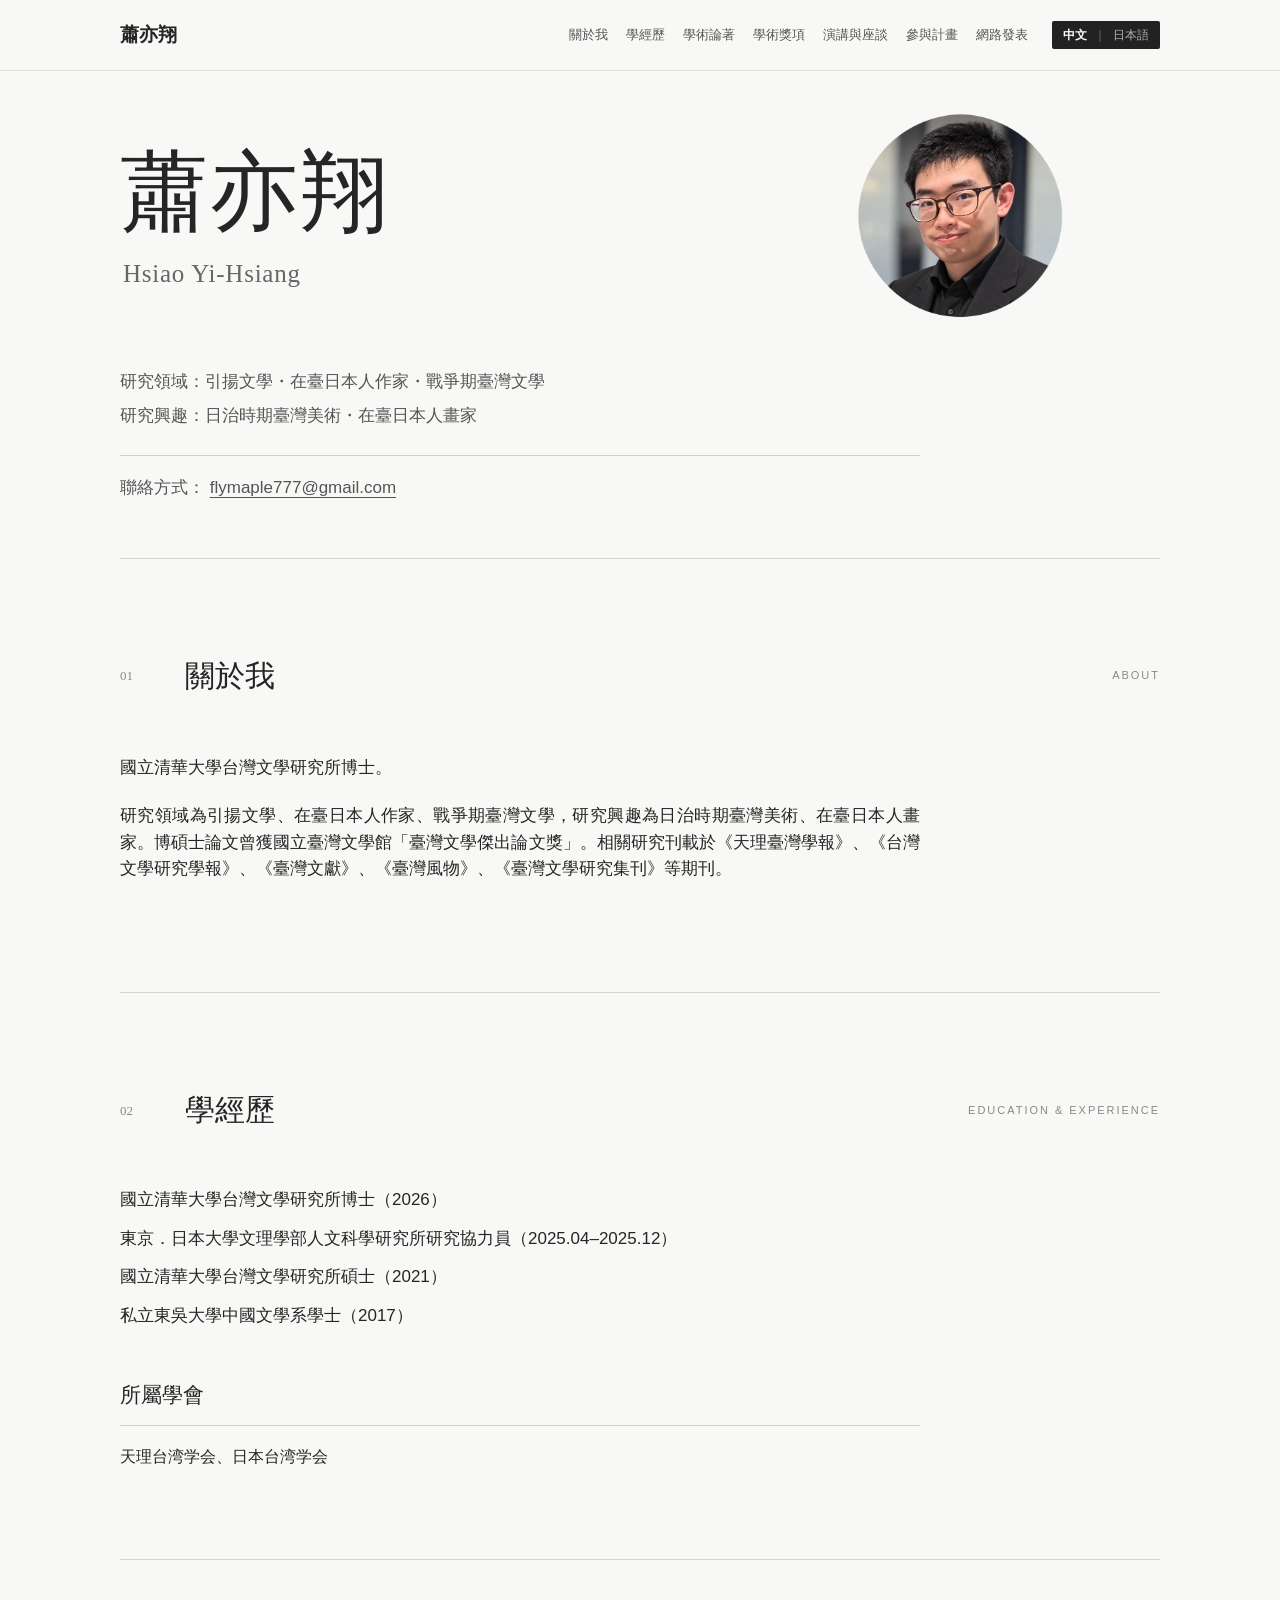
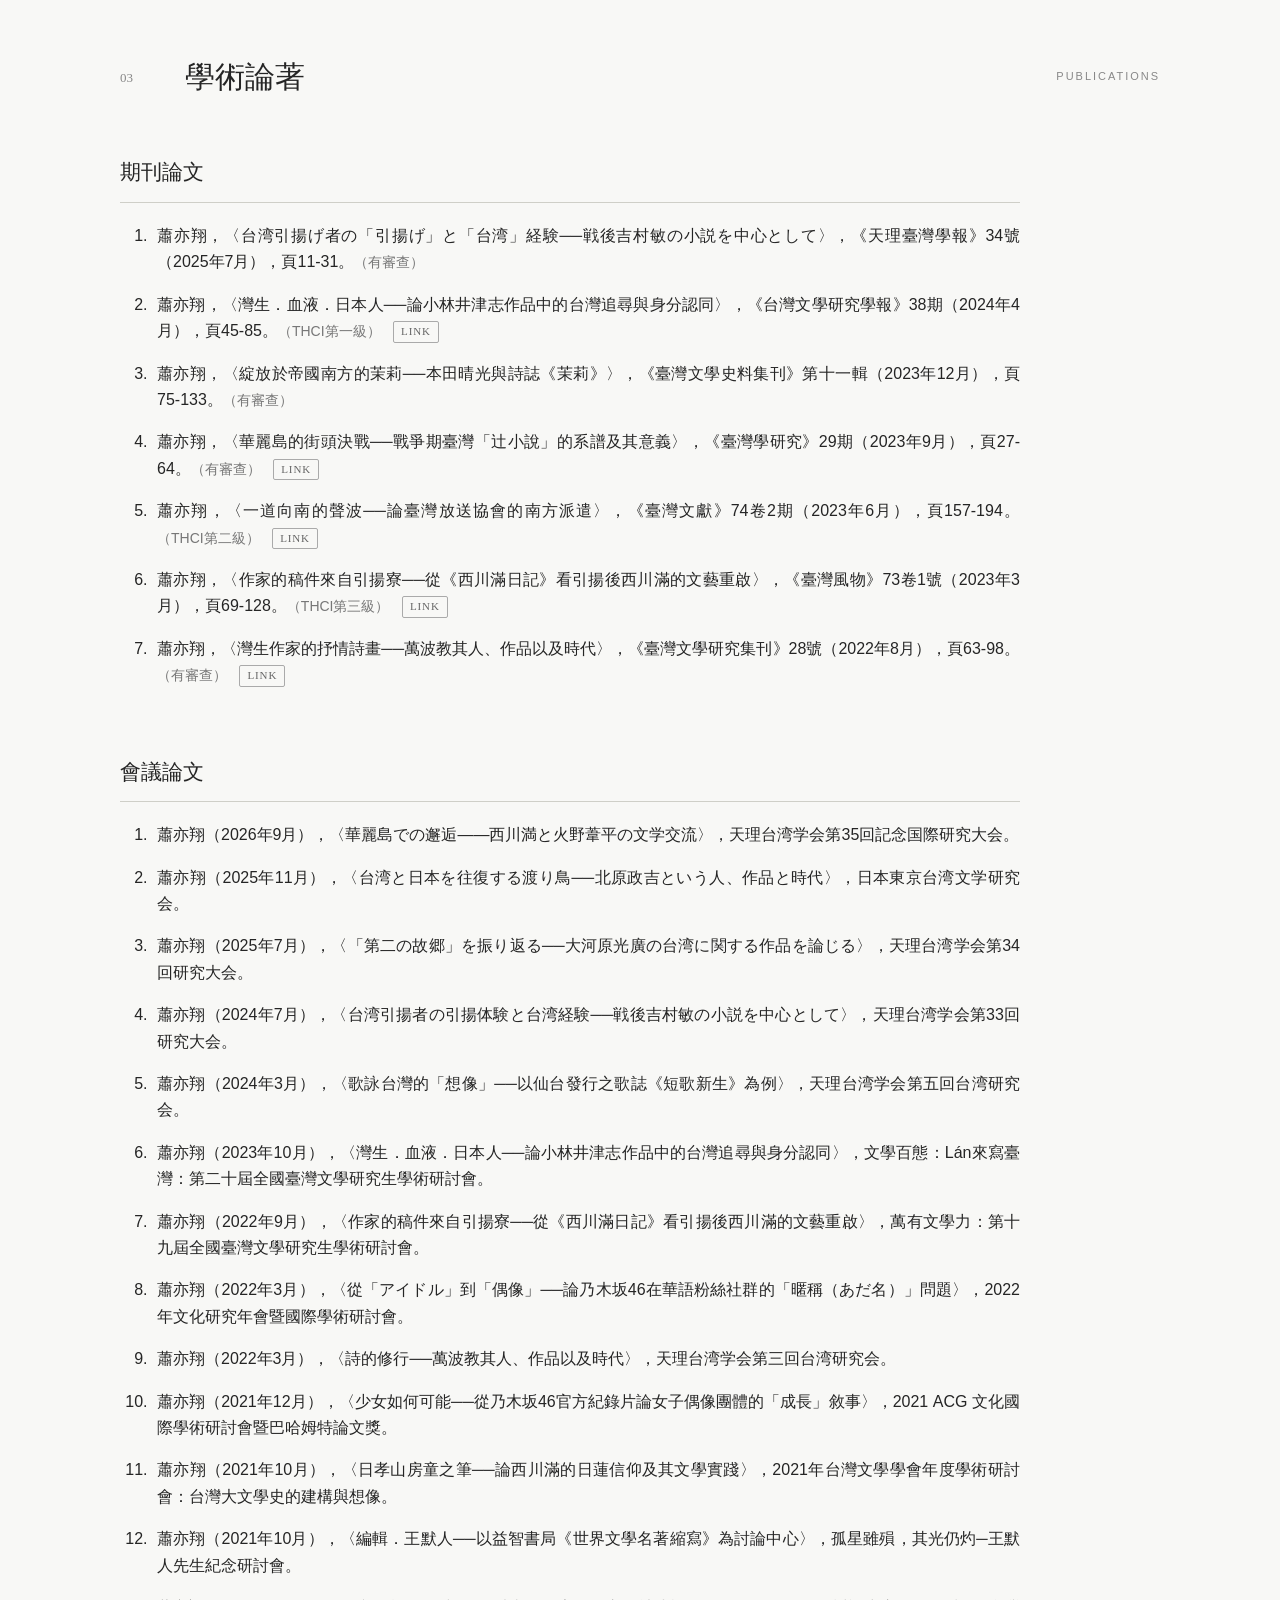
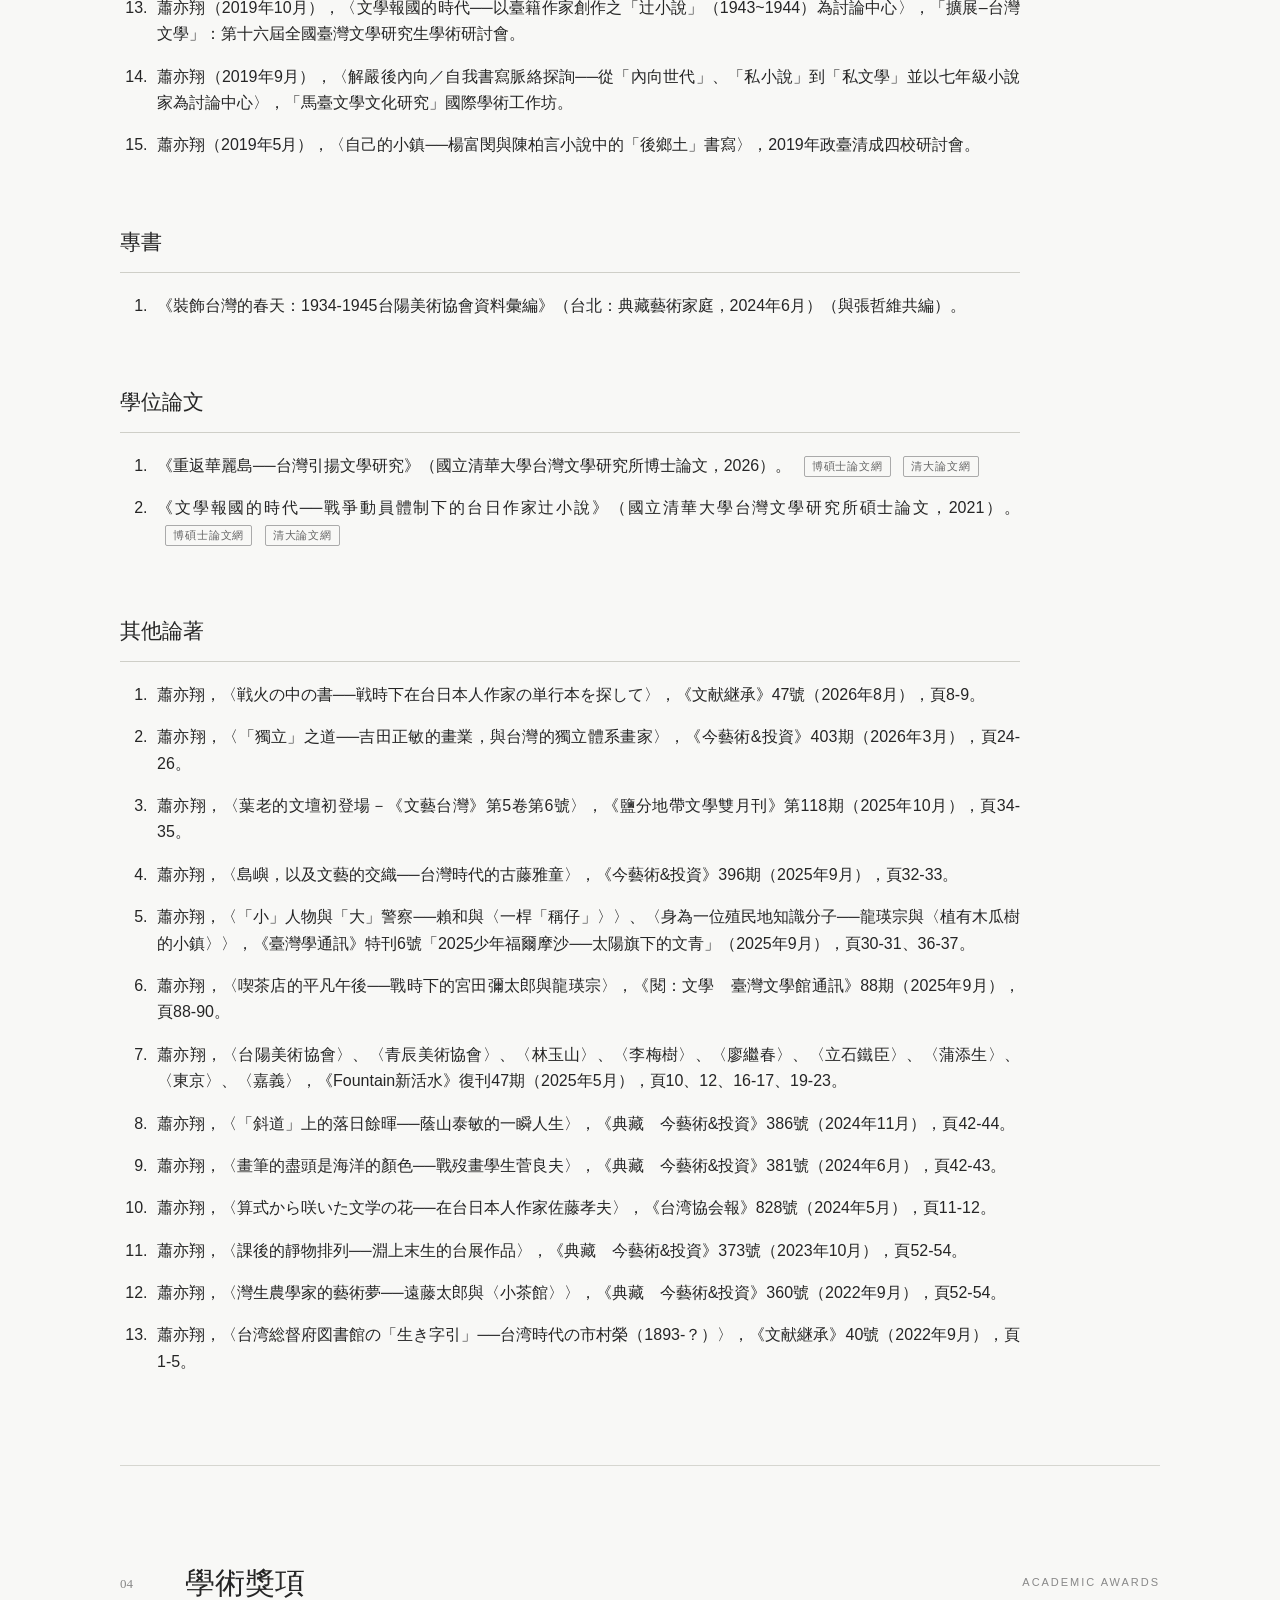
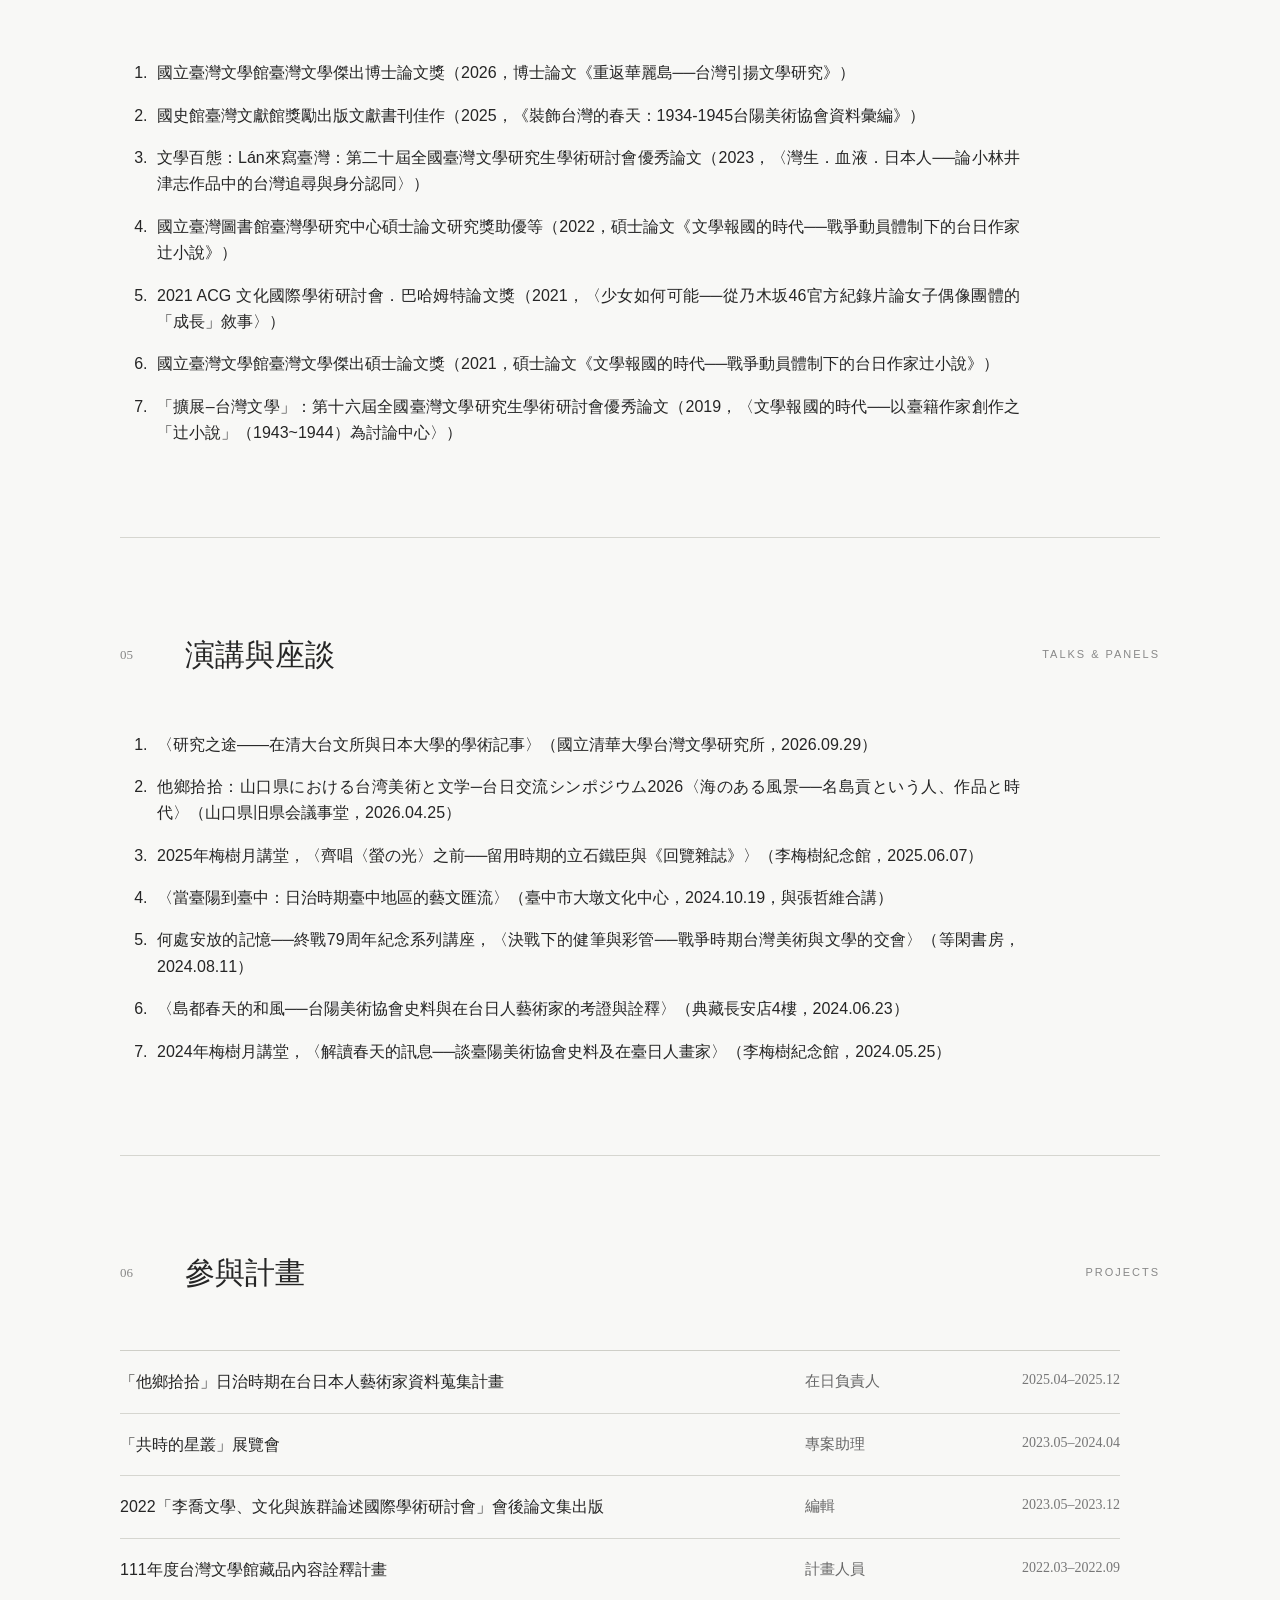
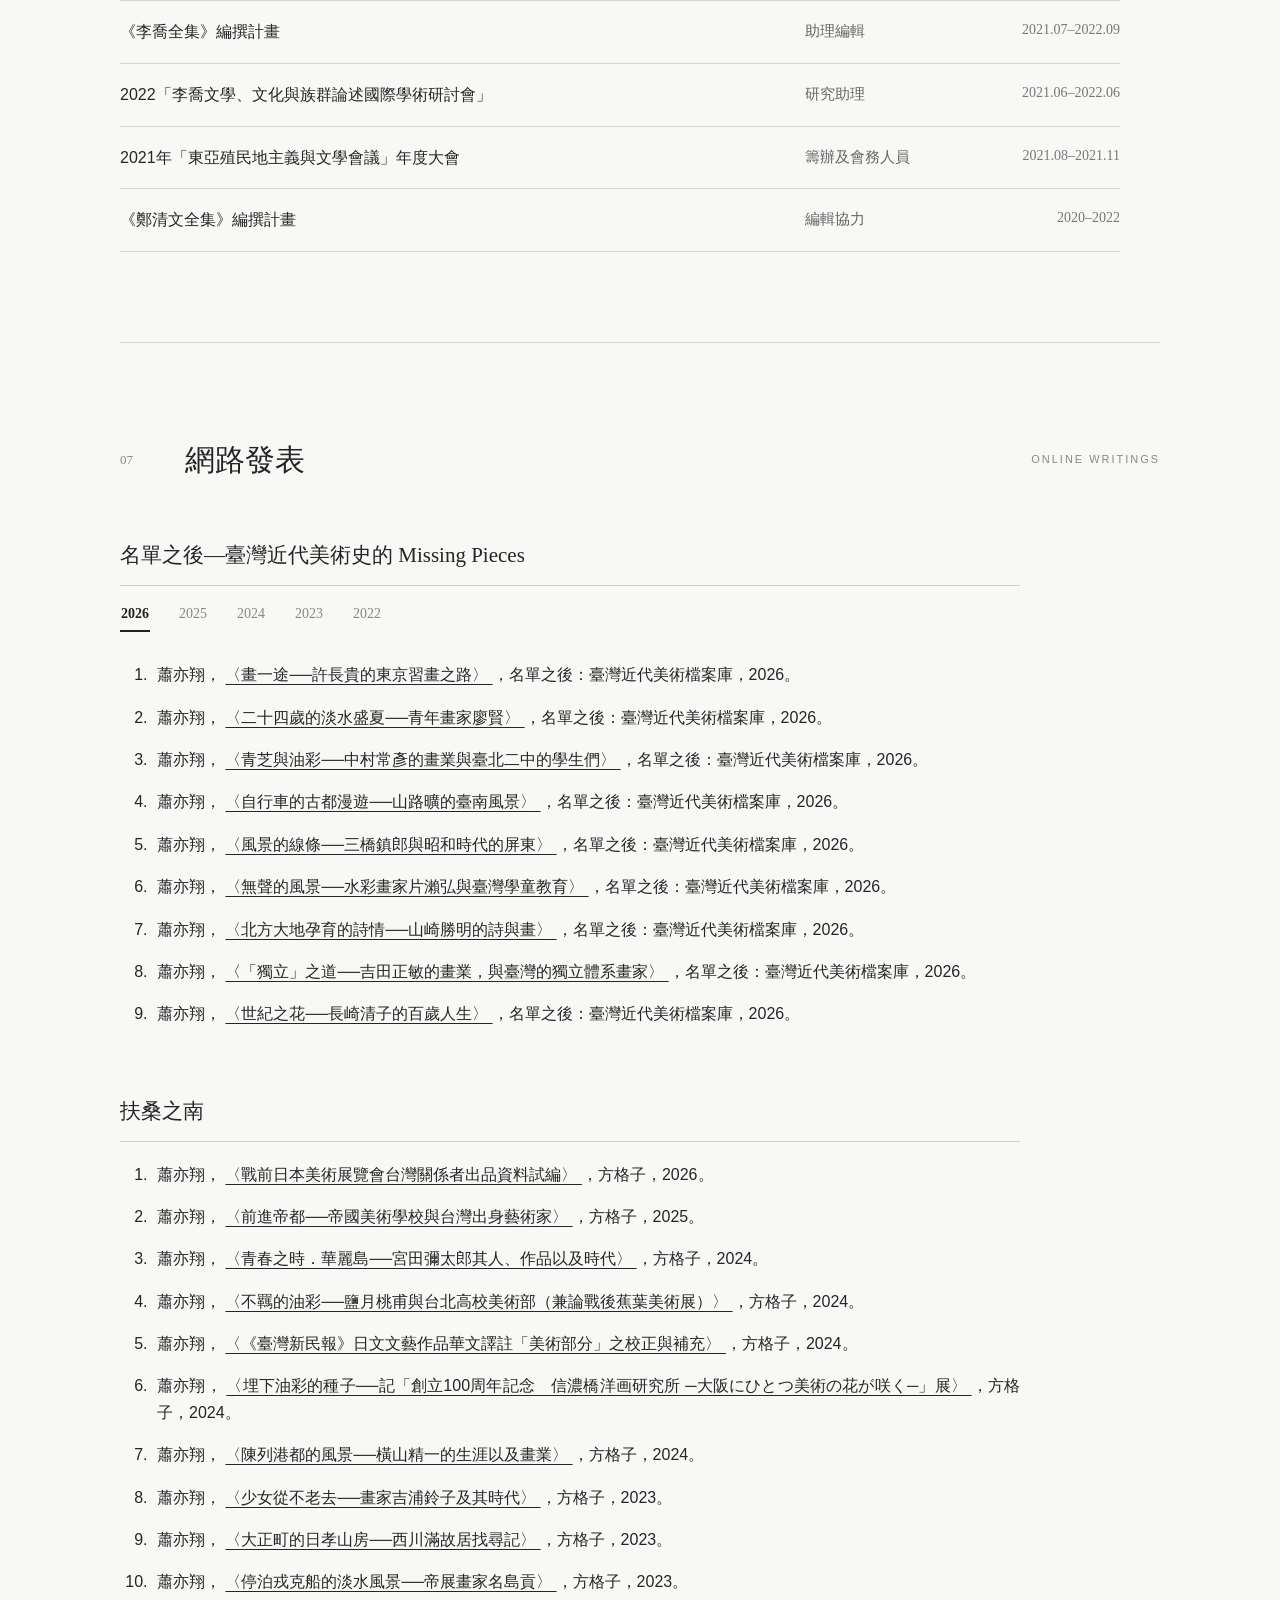
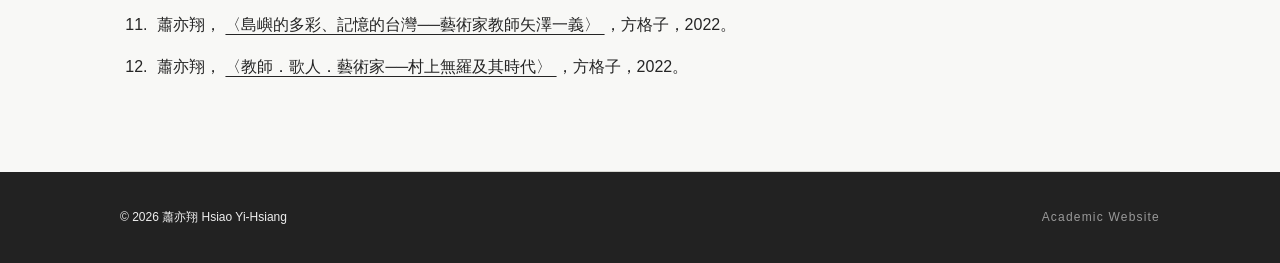
==== commit 71d01d2e: "Update index.html" ====
--- a/index.html
+++ b/index.html
@@ -173,7 +173,7 @@
                 </p>
 
                 <p class="about-text">
-                    研究領域為引揚文學、在臺日本人作家、戰爭期臺灣文學，研究興趣為日治時期臺灣美術、在臺日本人畫家。碩士論文曾獲國立臺灣文學館「臺灣文學傑出碩士論文獎」、國立臺灣圖書館「碩士論文研究獎助」。相關研究刊載於《天理臺灣學報》、《台灣文學研究學報》、《臺灣文獻》、《臺灣風物》、《臺灣文學研究集刊》等期刊。
+                    研究領域為引揚文學、在臺日本人作家、戰爭期臺灣文學，研究興趣為日治時期臺灣美術、在臺日本人畫家。博碩士論文曾獲國立臺灣文學館「臺灣文學傑出論文獎」。相關研究刊載於《天理臺灣學報》、《台灣文學研究學報》、《臺灣文獻》、《臺灣風物》、《臺灣文學研究集刊》等期刊。
                 </p>
 
             </div>
@@ -416,6 +416,14 @@
 
                     <li>
                         《重返華麗島──台灣引揚文學研究》（國立清華大學台灣文學研究所博士論文，2026）。
+
+                        <a class="paper-link"
+                           href="https://hdl.handle.net/11296/5234da"
+                           target="_blank"
+                           rel="noopener noreferrer">
+                            博碩士論文網
+                        </a>
+
                         <a class="paper-link"
                            href="https://etd.lib.nthu.edu.tw/detail/90dbc63ce1518f2d5a84627a53587655/?seq=2"
                            target="_blank"
@@ -426,6 +434,7 @@
 
                     <li>
                         《文學報國的時代──戰爭動員體制下的台日作家辻小說》（國立清華大學台灣文學研究所碩士論文，2021）。
+
                         <a class="paper-link"
                            href="https://ndltd.ncl.edu.tw/cgi-bin/gs32/gsweb.cgi/ccd=HOo_bP/record?r1=2&amp;h1=0"
                            target="_blank"
@@ -533,6 +542,10 @@
                 <ol>
 
                     <li>
+                        國立臺灣文學館臺灣文學傑出博士論文獎（2026，博士論文《重返華麗島──台灣引揚文學研究》）
+                    </li>
+
+                    <li>
                         國史館臺灣文獻館獎勵出版文獻書刊佳作（2025，《裝飾台灣的春天：1934-1945台陽美術協會資料彙編》）
                     </li>
 
@@ -552,6 +565,10 @@
                         國立臺灣文學館臺灣文學傑出碩士論文獎（2021，碩士論文《文學報國的時代──戰爭動員體制下的台日作家辻小說》）
                     </li>
 
+                    <li>
+                        「擴展–台灣文學」：第十六屆全國臺灣文學研究生學術研討會優秀論文（2019，〈文學報國的時代──以臺籍作家創作之「辻小說」（1943~1944）為討論中心〉）
+                    </li>
+
                 </ol>
 
             </div>
@@ -577,6 +594,10 @@
             <div class="talk-list">
 
                 <ol>
+
+                    <li>
+                        〈研究之途——在清大台文所與日本大學的學術記事〉（國立清華大學台灣文學研究所，2026.09.29）
+                    </li>
 
                     <li>
                         他鄉拾拾：山口県における台湾美術と文学─台日交流シンポジウム2026〈海のある風景──名島貢という人、作品と時代〉（山口県旧県会議事堂，2026.04.25）
@@ -852,6 +873,17 @@
                         <li>
                             蕭亦翔，
                             <a class="text-link"
+                               href="https://taifuten.com/story/%e3%80%90%e5%90%8d%e5%96%ae%e4%b9%8b%e5%be%8c%e3%80%91%e7%95%ab%e4%b8%80%e9%80%94%e2%94%80%e2%94%80%e8%a8%b1%e9%95%b7%e8%b2%b4%e7%9a%84%e6%9d%b1%e4%ba%ac%e7%bf%92%e7%95%ab%e4%b9%8b%e8%b7%af/"
+                               target="_blank"
+                               rel="noopener noreferrer">
+                                〈畫一途──許長貴的東京習畫之路〉
+                            </a>
+                            ，名單之後：臺灣近代美術檔案庫，2026。
+                        </li>
+
+                        <li>
+                            蕭亦翔，
+                            <a class="text-link"
                                href="https://taifuten.com/story/【名單之後】二十四歲的淡水盛夏──青年畫家廖/"
                                target="_blank"
                                rel="noopener noreferrer">
--- a/style.css
+++ b/style.css
@@ -1,3 +1,7 @@
+/* =========================
+   基本設定
+========================= */
+
 * {
     box-sizing: border-box;
 }
@@ -90,7 +94,7 @@
 
 
 /* =========================
-   頂端
+   頂端選單
 ========================= */
 
 .site-header {
@@ -135,6 +139,11 @@
     white-space: nowrap;
 }
 
+
+/* =========================
+   頂端右側
+========================= */
+
 .header-actions {
     display: flex;
 
@@ -147,6 +156,11 @@
     margin-left: auto;
 }
 
+
+/* =========================
+   導覽選單
+========================= */
+
 .navigation {
     display: flex;
 
@@ -224,7 +238,7 @@
 
 
 /* =========================
-   主體
+   主要內容
 ========================= */
 
 main {
@@ -253,6 +267,11 @@
 
     border-bottom: 1px solid #d6d6d0;
 }
+
+
+/* =========================
+   首頁姓名與照片
+========================= */
 
 .hero-top {
     width: 100%;
@@ -397,7 +416,7 @@
 
 
 /* =========================
-   主要區塊
+   各主要區塊
 ========================= */
 
 .section {
@@ -472,6 +491,11 @@
     margin-bottom: 20px;
 }
 
+
+/* =========================
+   關於我
+========================= */
+
 .about-content {
     margin-left: 0;
 }
@@ -546,11 +570,7 @@
 }
 
 .membership-list p {
-    margin: 0 0 8px 0;
-}
-
-.membership-list p:last-child {
-    margin-bottom: 0;
+    margin: 0;
 }
 
 
@@ -617,7 +637,85 @@
 
 
 /* =========================
-   獎項／演講
+   名單之後：年度標籤
+========================= */
+
+.year-publication h3 {
+    margin-bottom: 14px;
+}
+
+.year-tabs {
+    display: flex;
+
+    align-items: center;
+
+    gap: 28px;
+
+    margin: 0 0 30px 0;
+
+    overflow-x: auto;
+
+    -webkit-overflow-scrolling: touch;
+}
+
+.year-tab {
+    appearance: none;
+
+    flex: 0 0 auto;
+
+    margin: 0;
+
+    padding: 4px 1px 7px;
+
+    border: 0;
+
+    border-bottom: 2px solid transparent;
+
+    background: transparent;
+
+    font-family:
+        Georgia,
+        "Times New Roman",
+        serif;
+
+    font-size: 14px;
+
+    line-height: 1.4;
+
+    color: #888;
+
+    cursor: pointer;
+
+    transition:
+        color 0.2s ease,
+        border-color 0.2s ease;
+}
+
+.year-tab:hover {
+    color: #222;
+}
+
+.year-tab.active {
+    color: #222;
+
+    border-bottom-color: #222;
+
+    font-weight: 600;
+}
+
+.year-tab:focus-visible {
+    outline: 1px solid #777;
+
+    outline-offset: 4px;
+}
+
+.year-panel[hidden] {
+    display: none;
+}
+
+
+/* =========================
+   學術獎項 ＋ 演講與座談
 ========================= */
 
 .simple-list,
@@ -912,6 +1010,18 @@
         font-size: 15px;
 
         line-height: 1.65;
+    }
+
+    .year-tabs {
+        gap: 20px;
+
+        margin-bottom: 26px;
+    }
+
+    .year-tab {
+        font-size: 13px;
+
+        padding-bottom: 6px;
     }
 
     .paper-link {
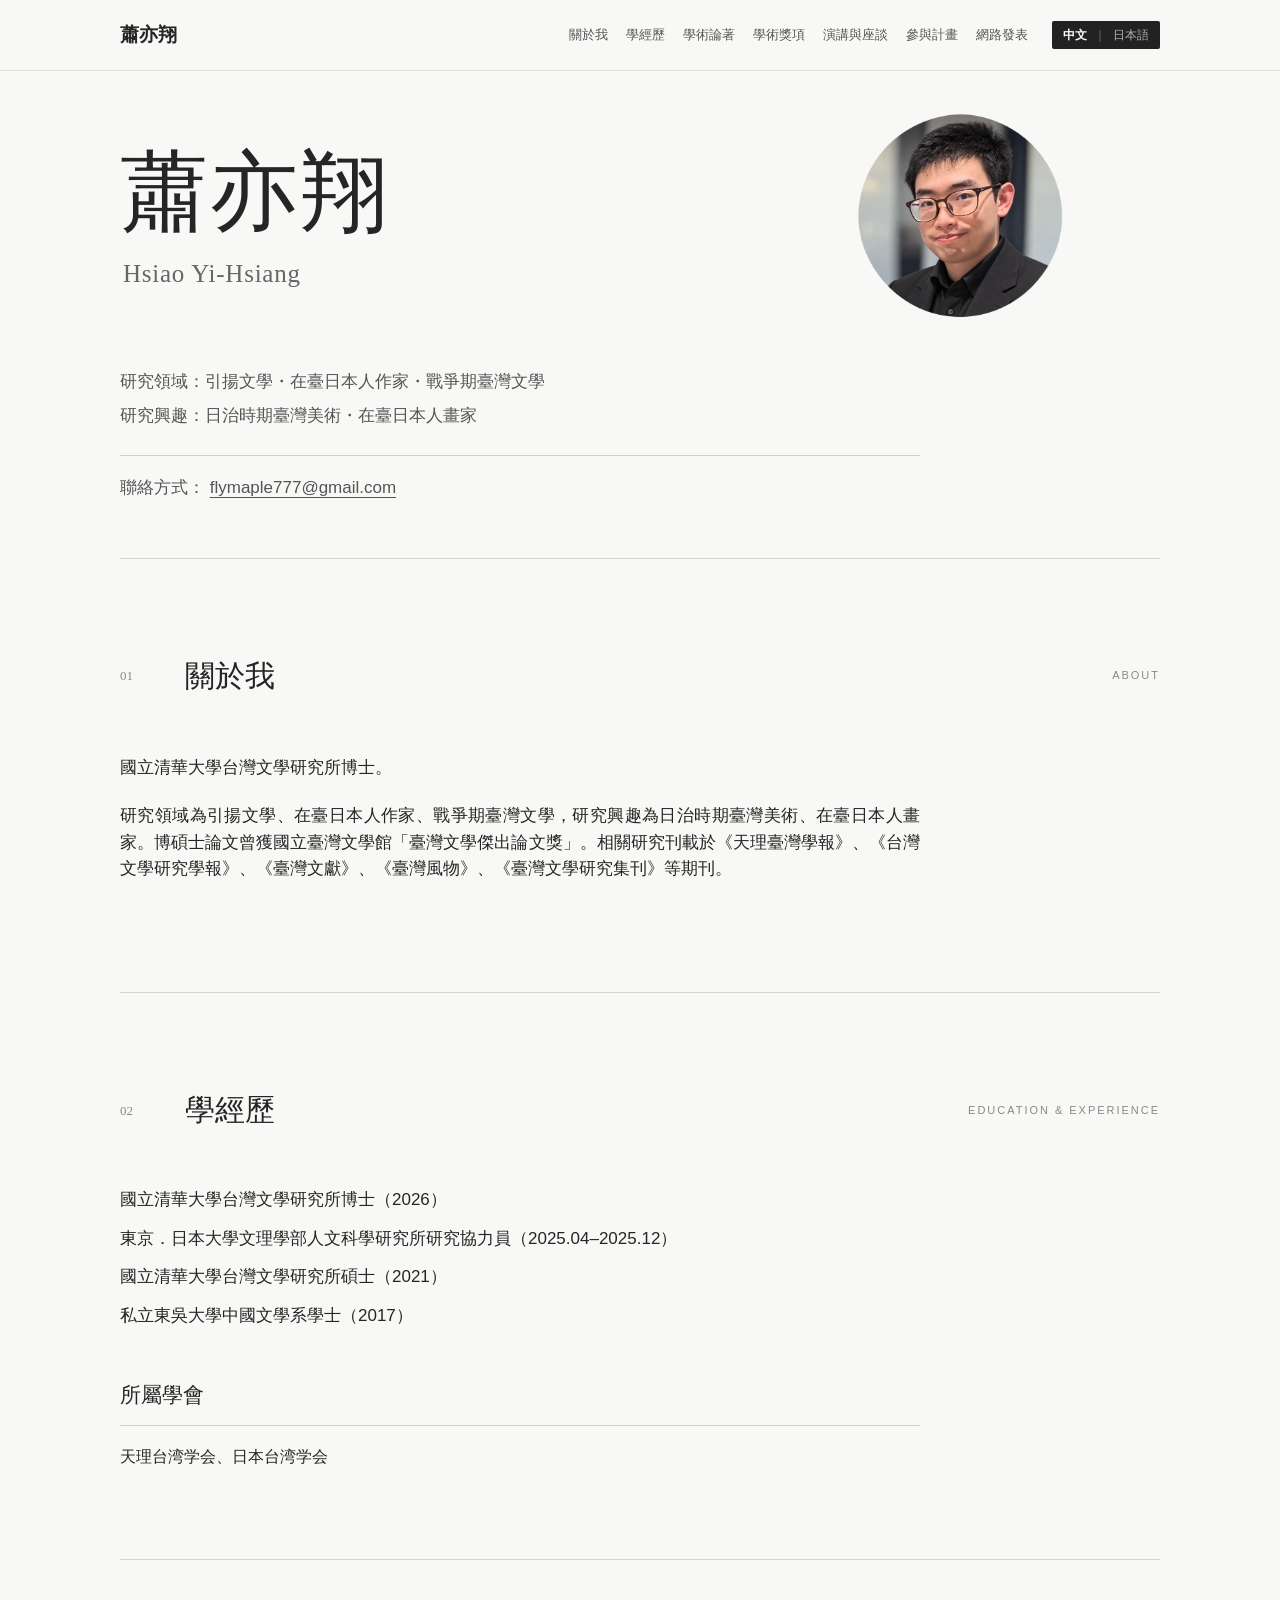
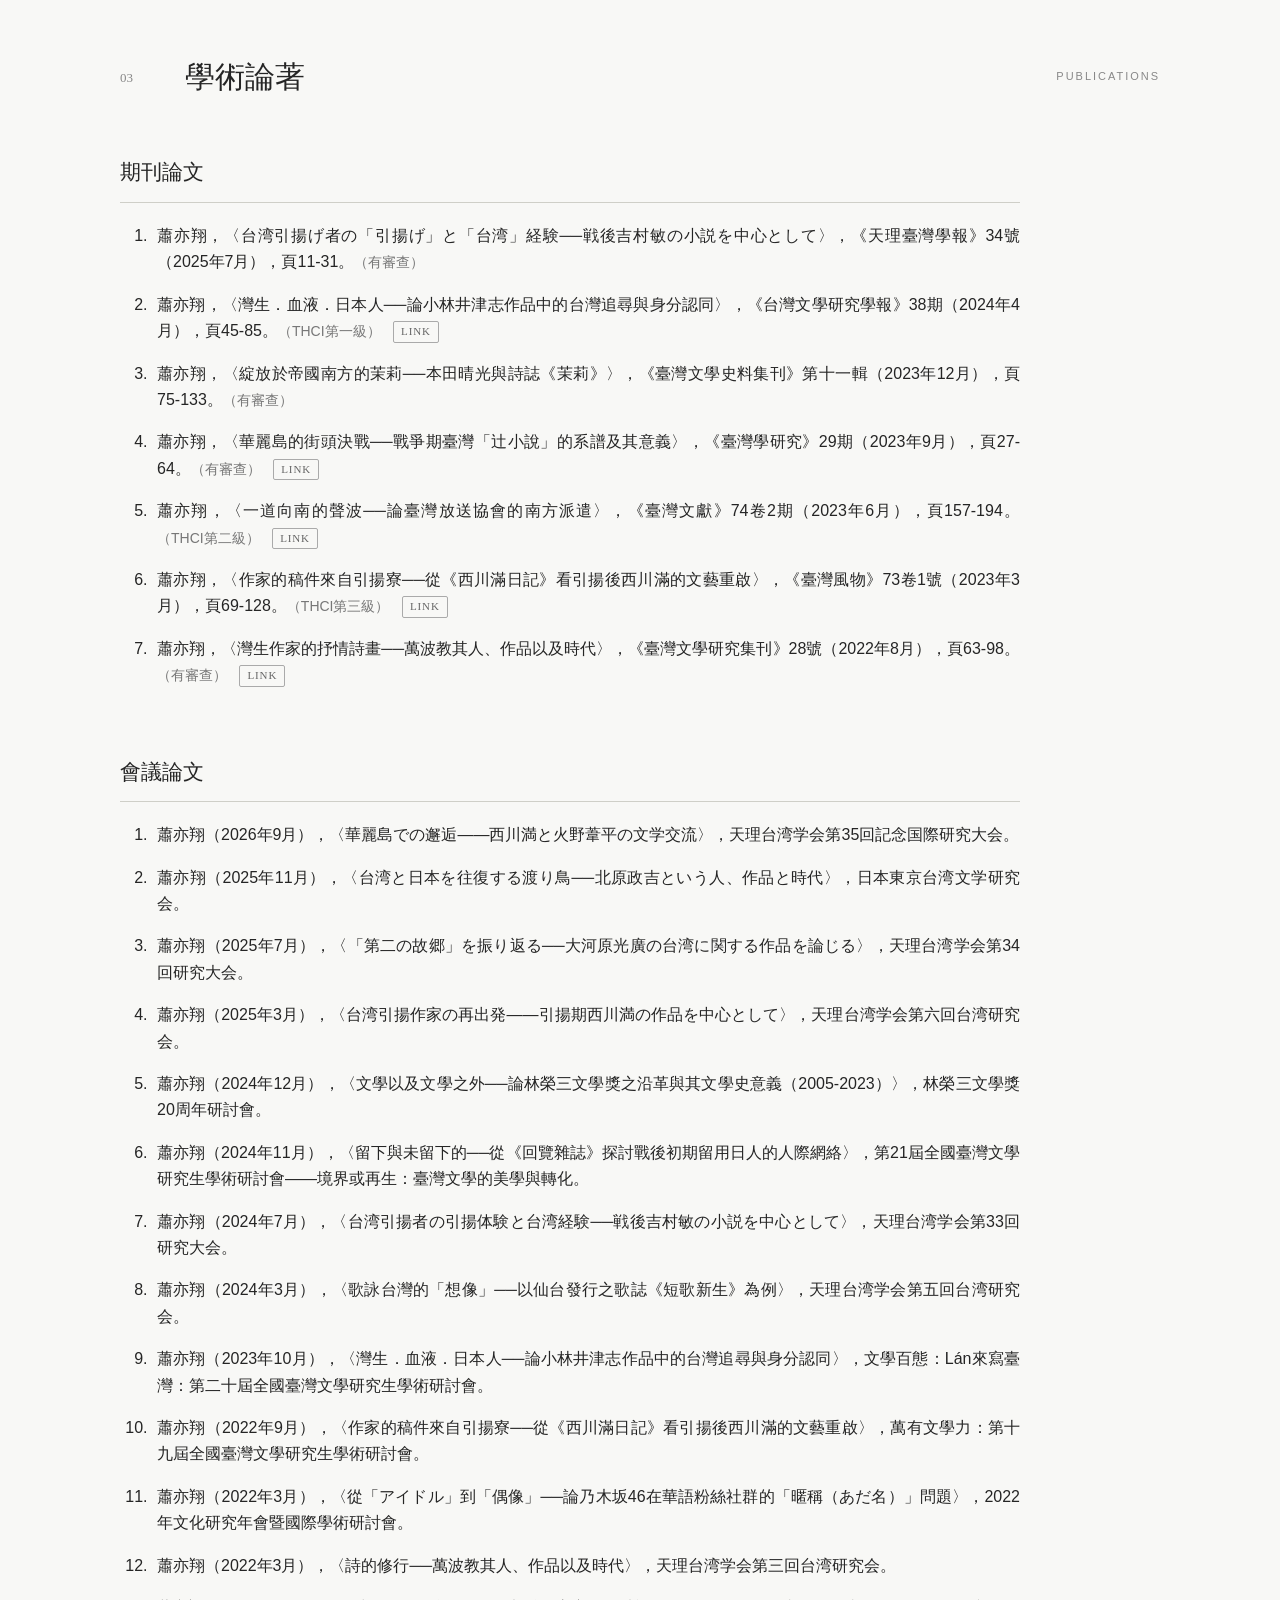
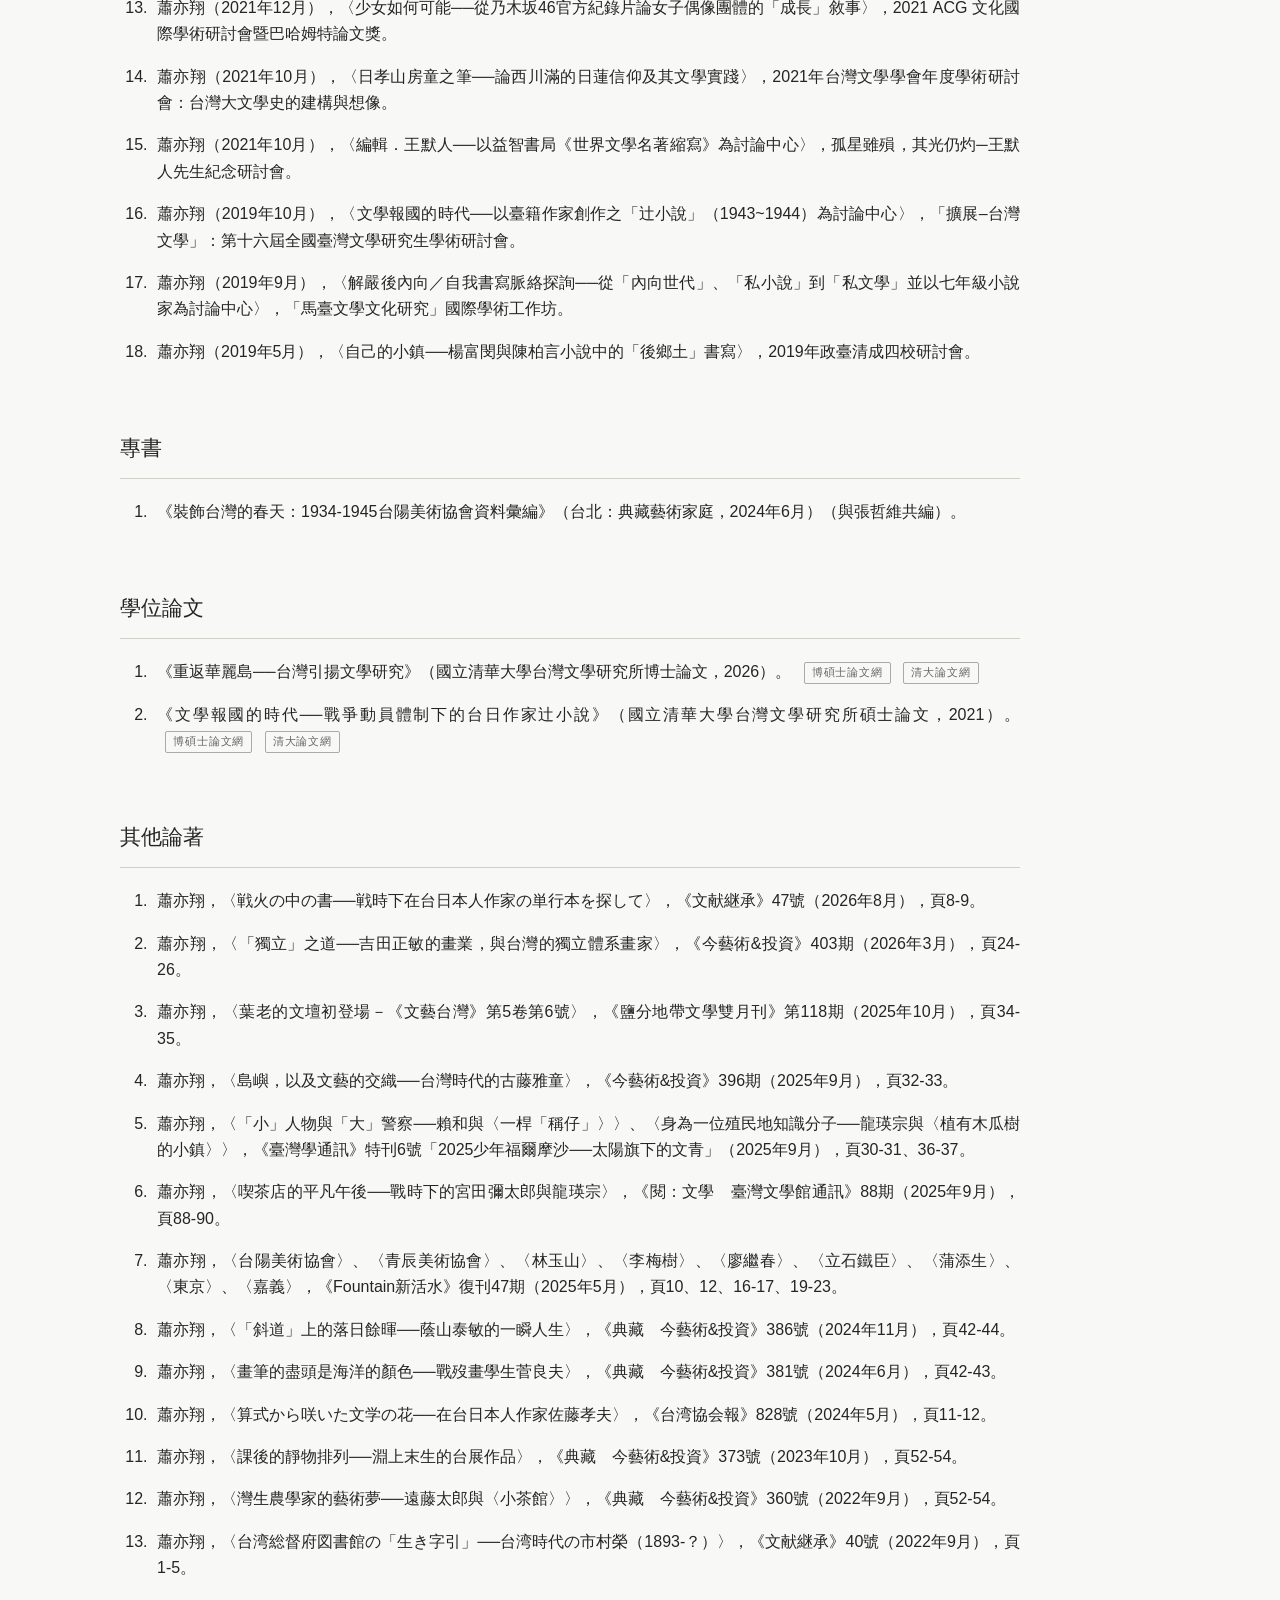
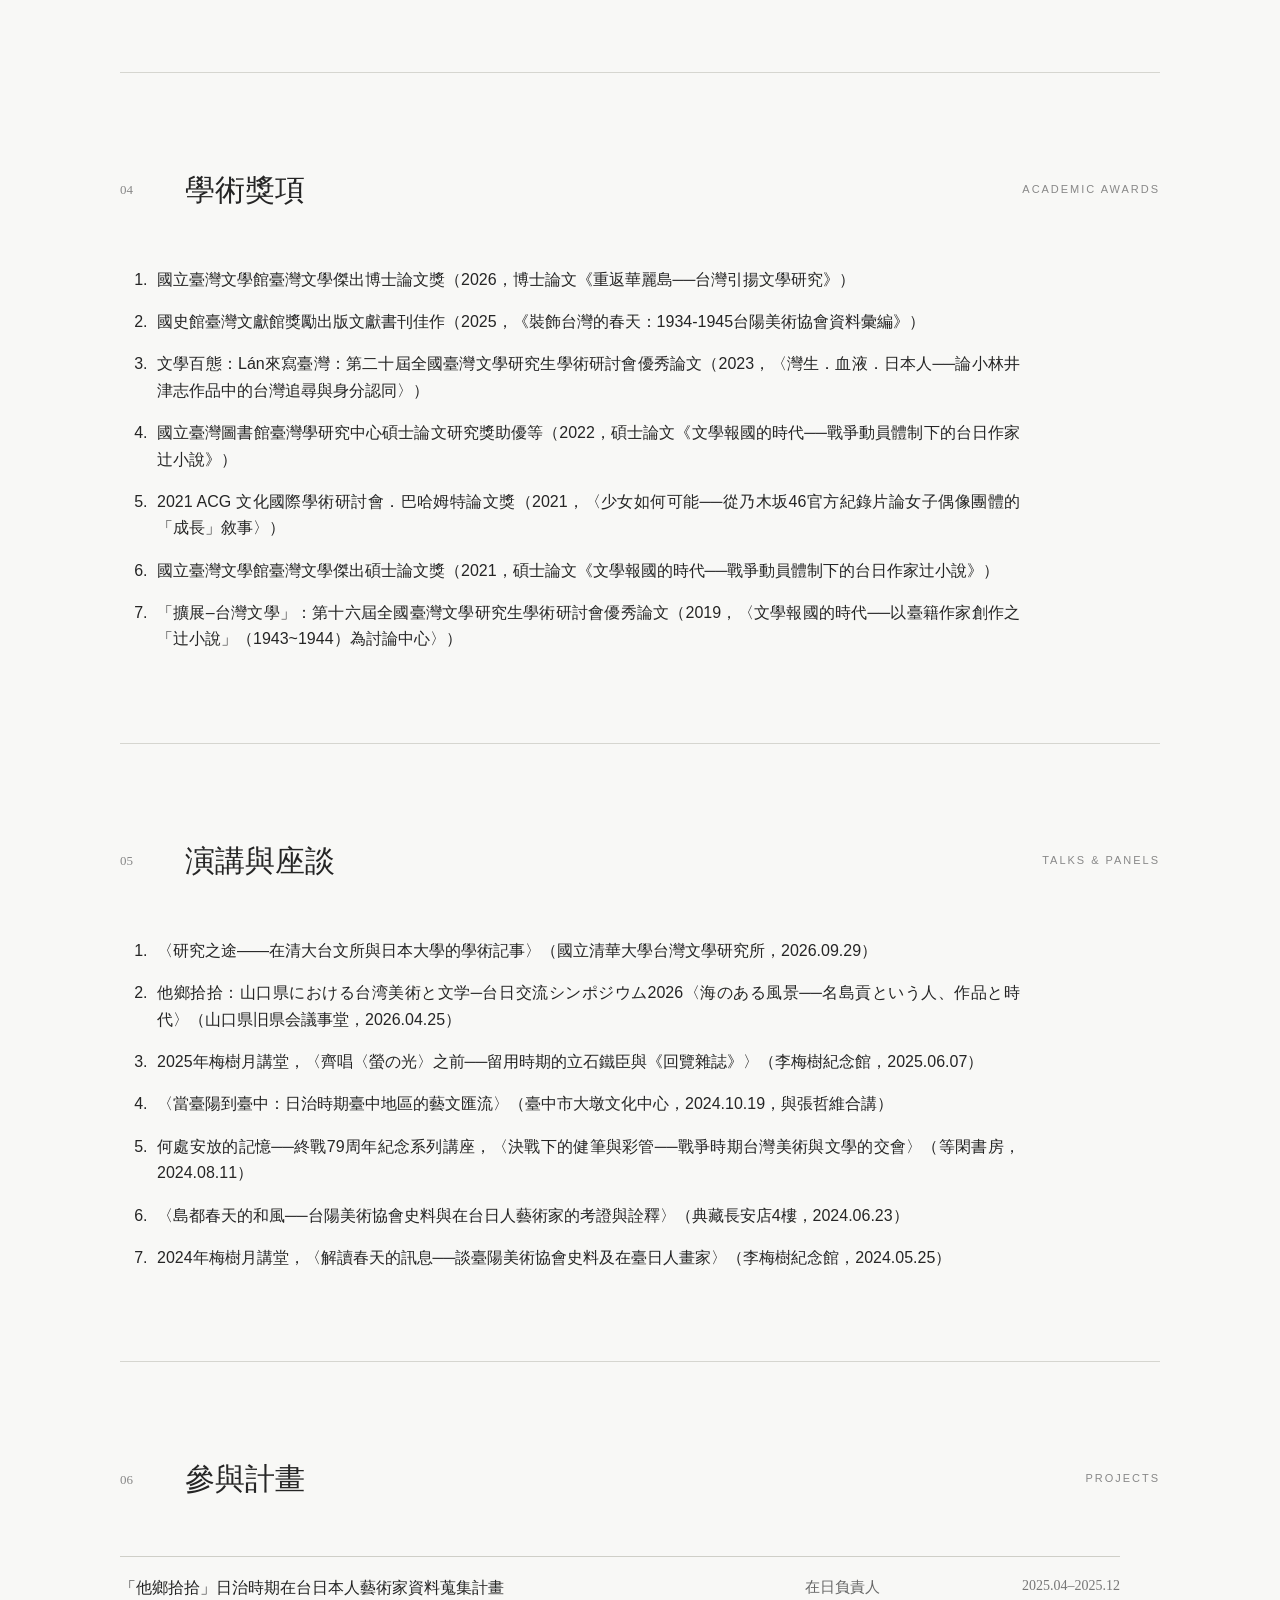
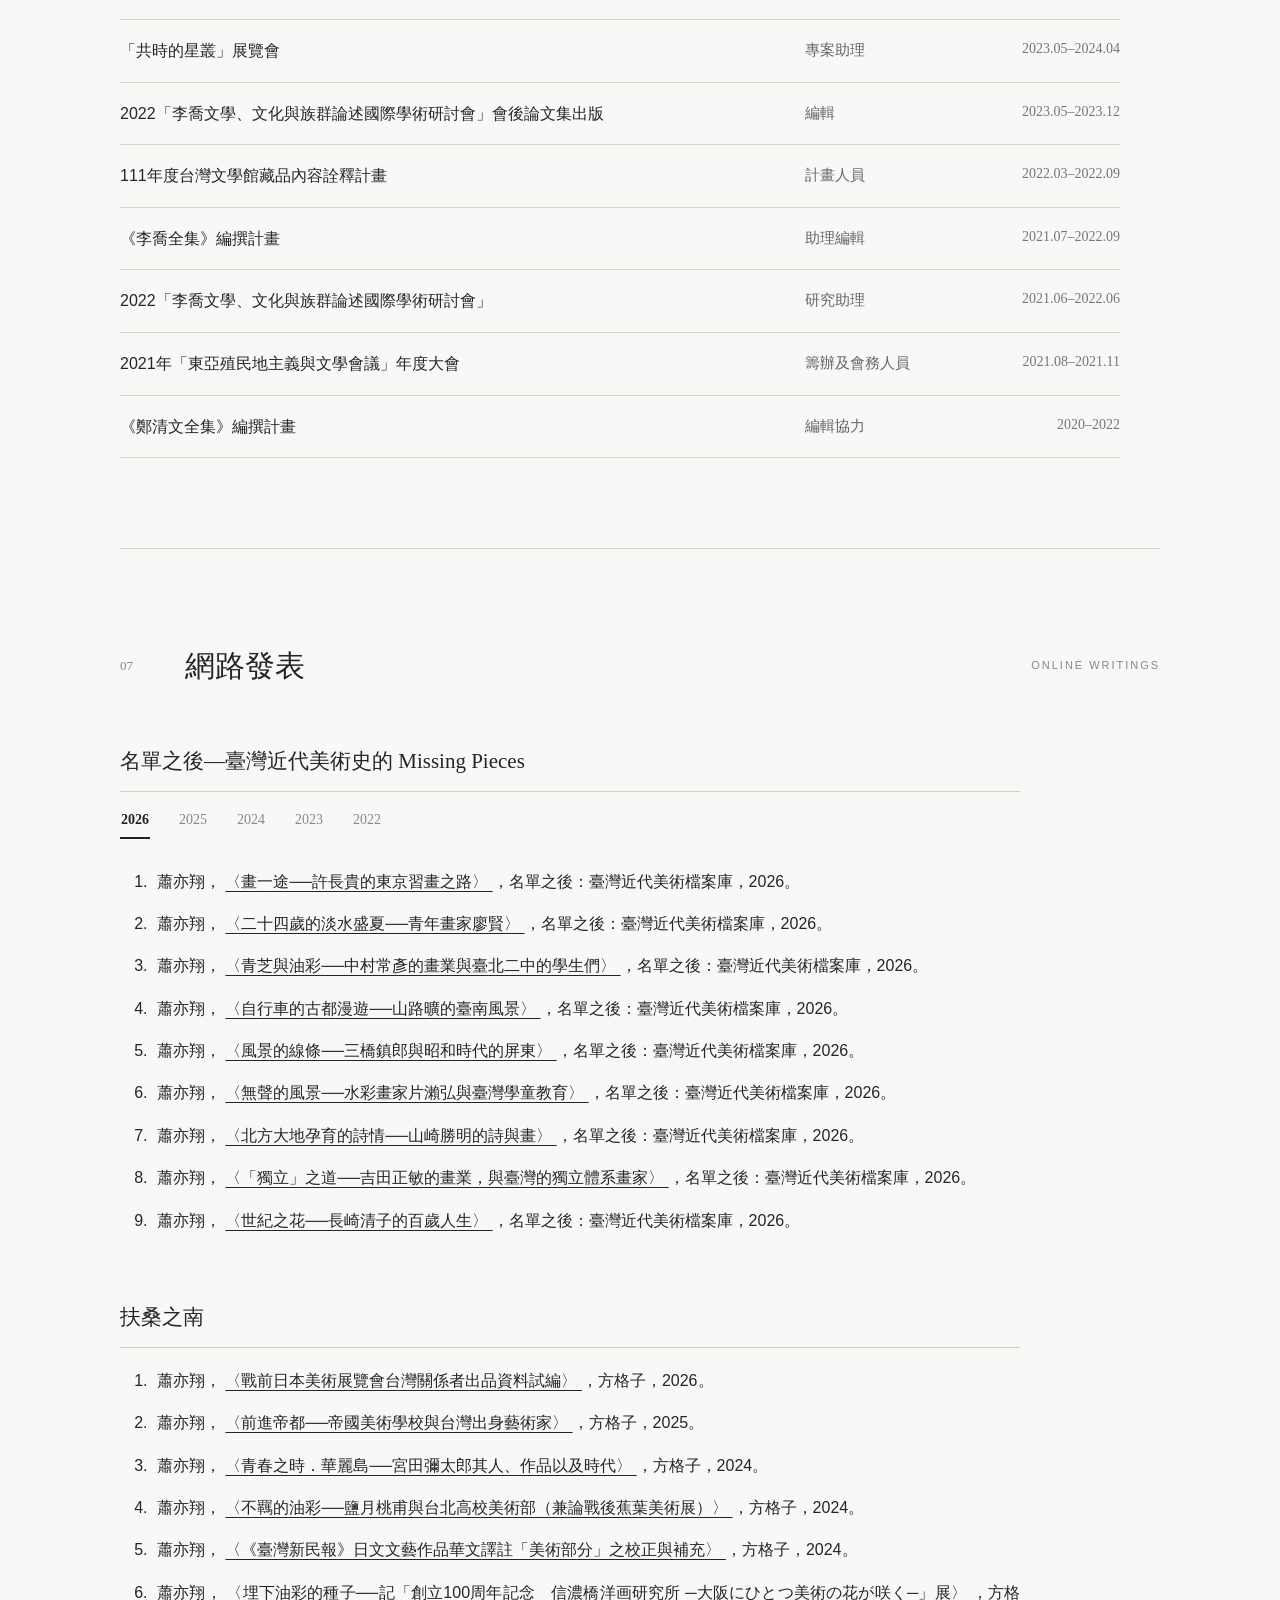
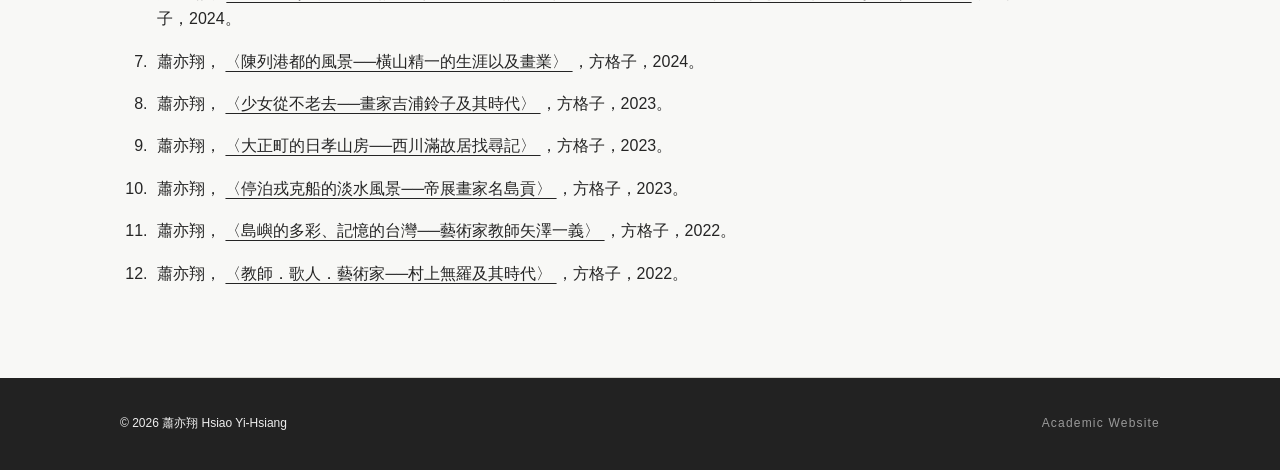
==== commit 2116f24e: "Update index.html" ====
--- a/index.html
+++ b/index.html
@@ -337,6 +337,18 @@
                     </li>
 
                     <li>
+                        蕭亦翔（2025年3月），〈台湾引揚作家の再出発――引揚期西川満の作品を中心として〉，天理台湾学会第六回台湾研究会。
+                    </li>
+
+                    <li>
+                        蕭亦翔（2024年12月），〈文學以及文學之外──論林榮三文學獎之沿革與其文學史意義（2005-2023）〉，林榮三文學獎20周年研討會。
+                    </li>
+
+                    <li>
+                        蕭亦翔（2024年11月），〈留下與未留下的──從《回覽雜誌》探討戰後初期留用日人的人際網絡〉，第21屆全國臺灣文學研究生學術研討會——境界或再生：臺灣文學的美學與轉化。
+                    </li>
+
+                    <li>
                         蕭亦翔（2024年7月），〈台湾引揚者の引揚体験と台湾経験──戦後吉村敏の小説を中心として〉，天理台湾学会第33回研究大会。
                     </li>
 
